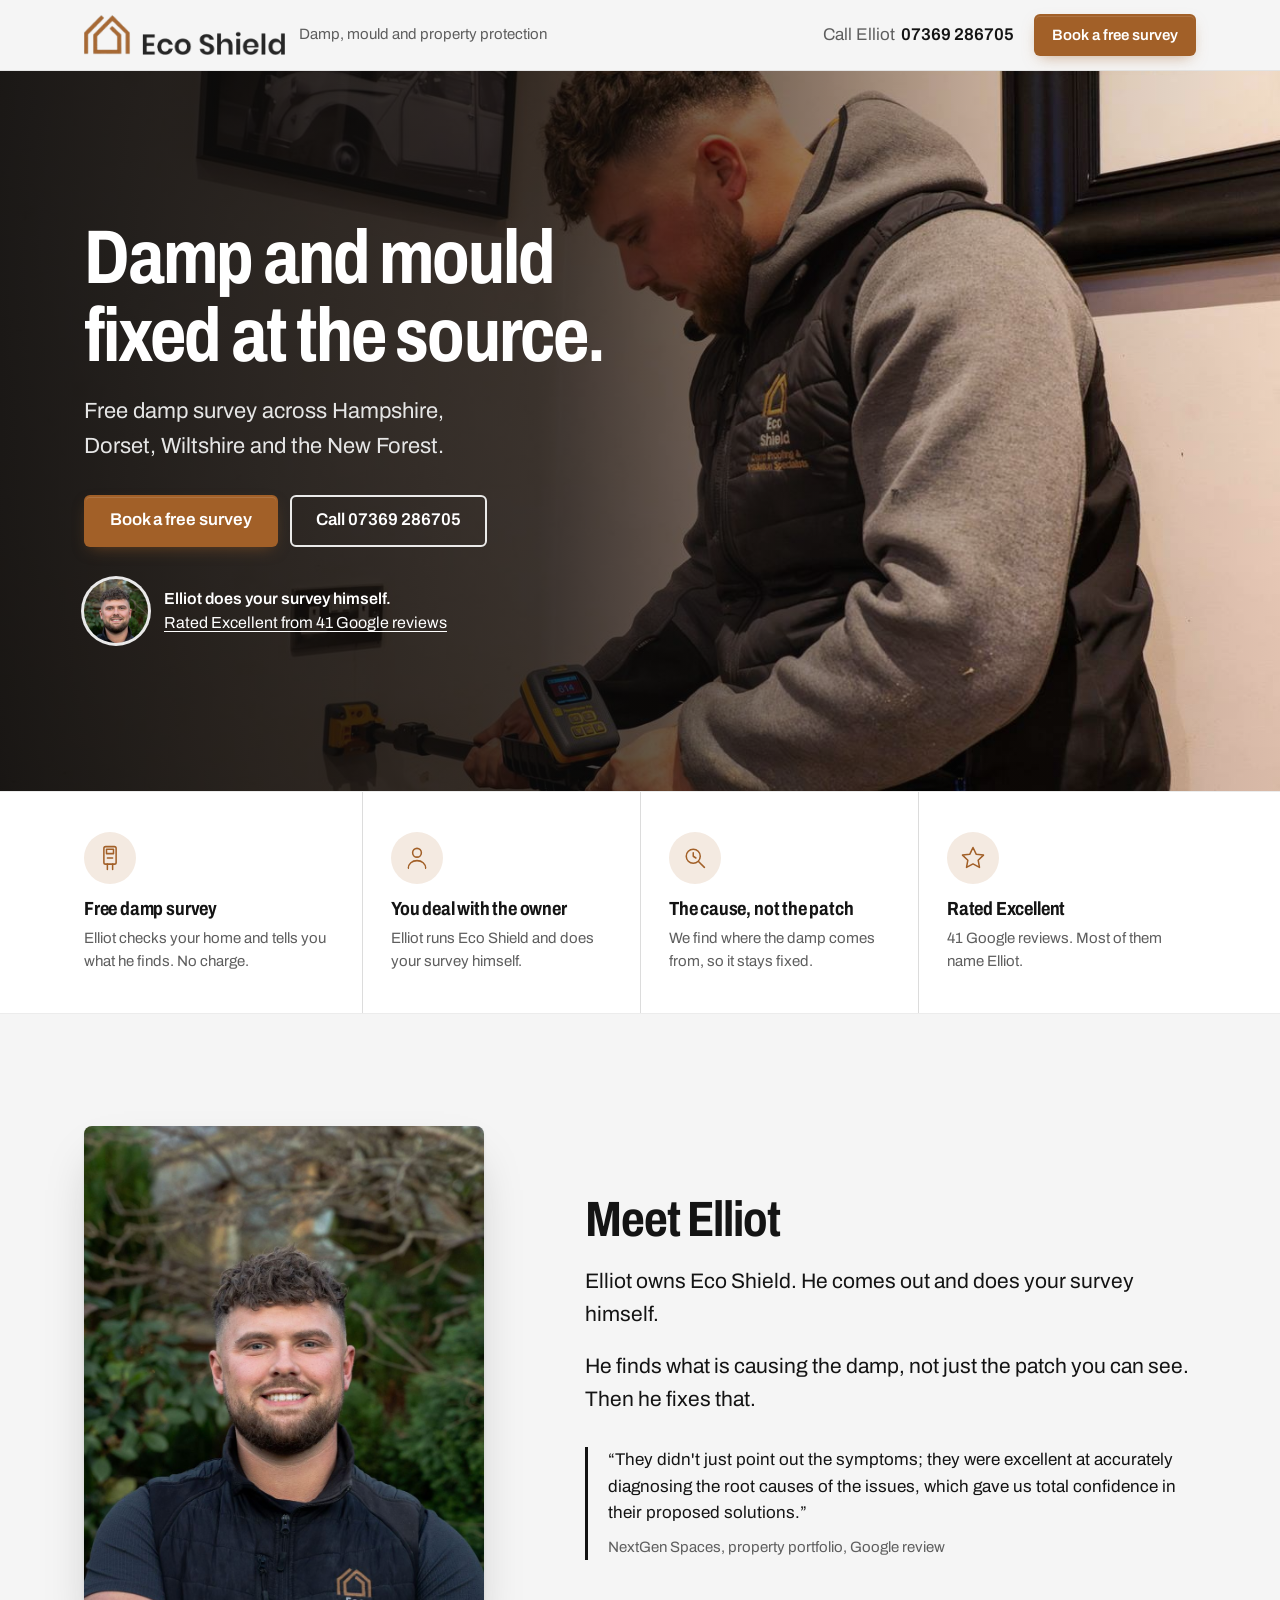
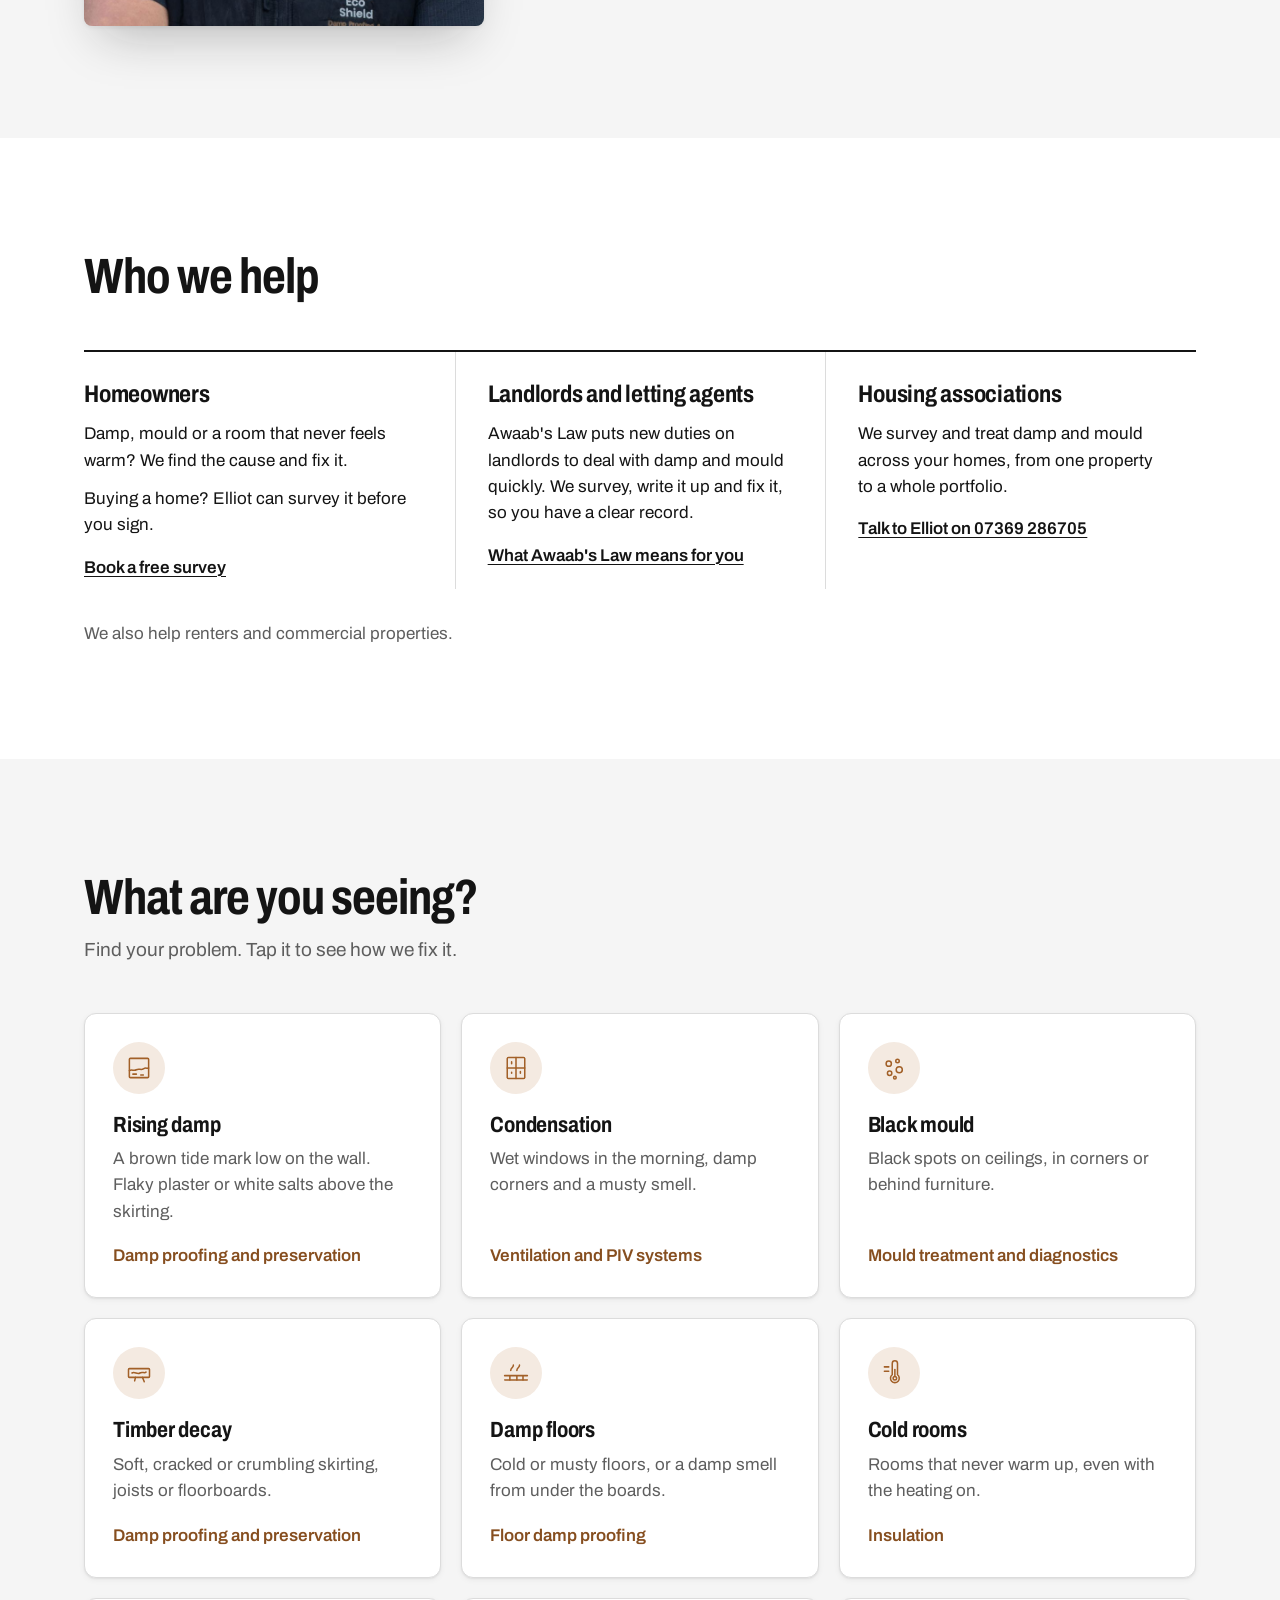
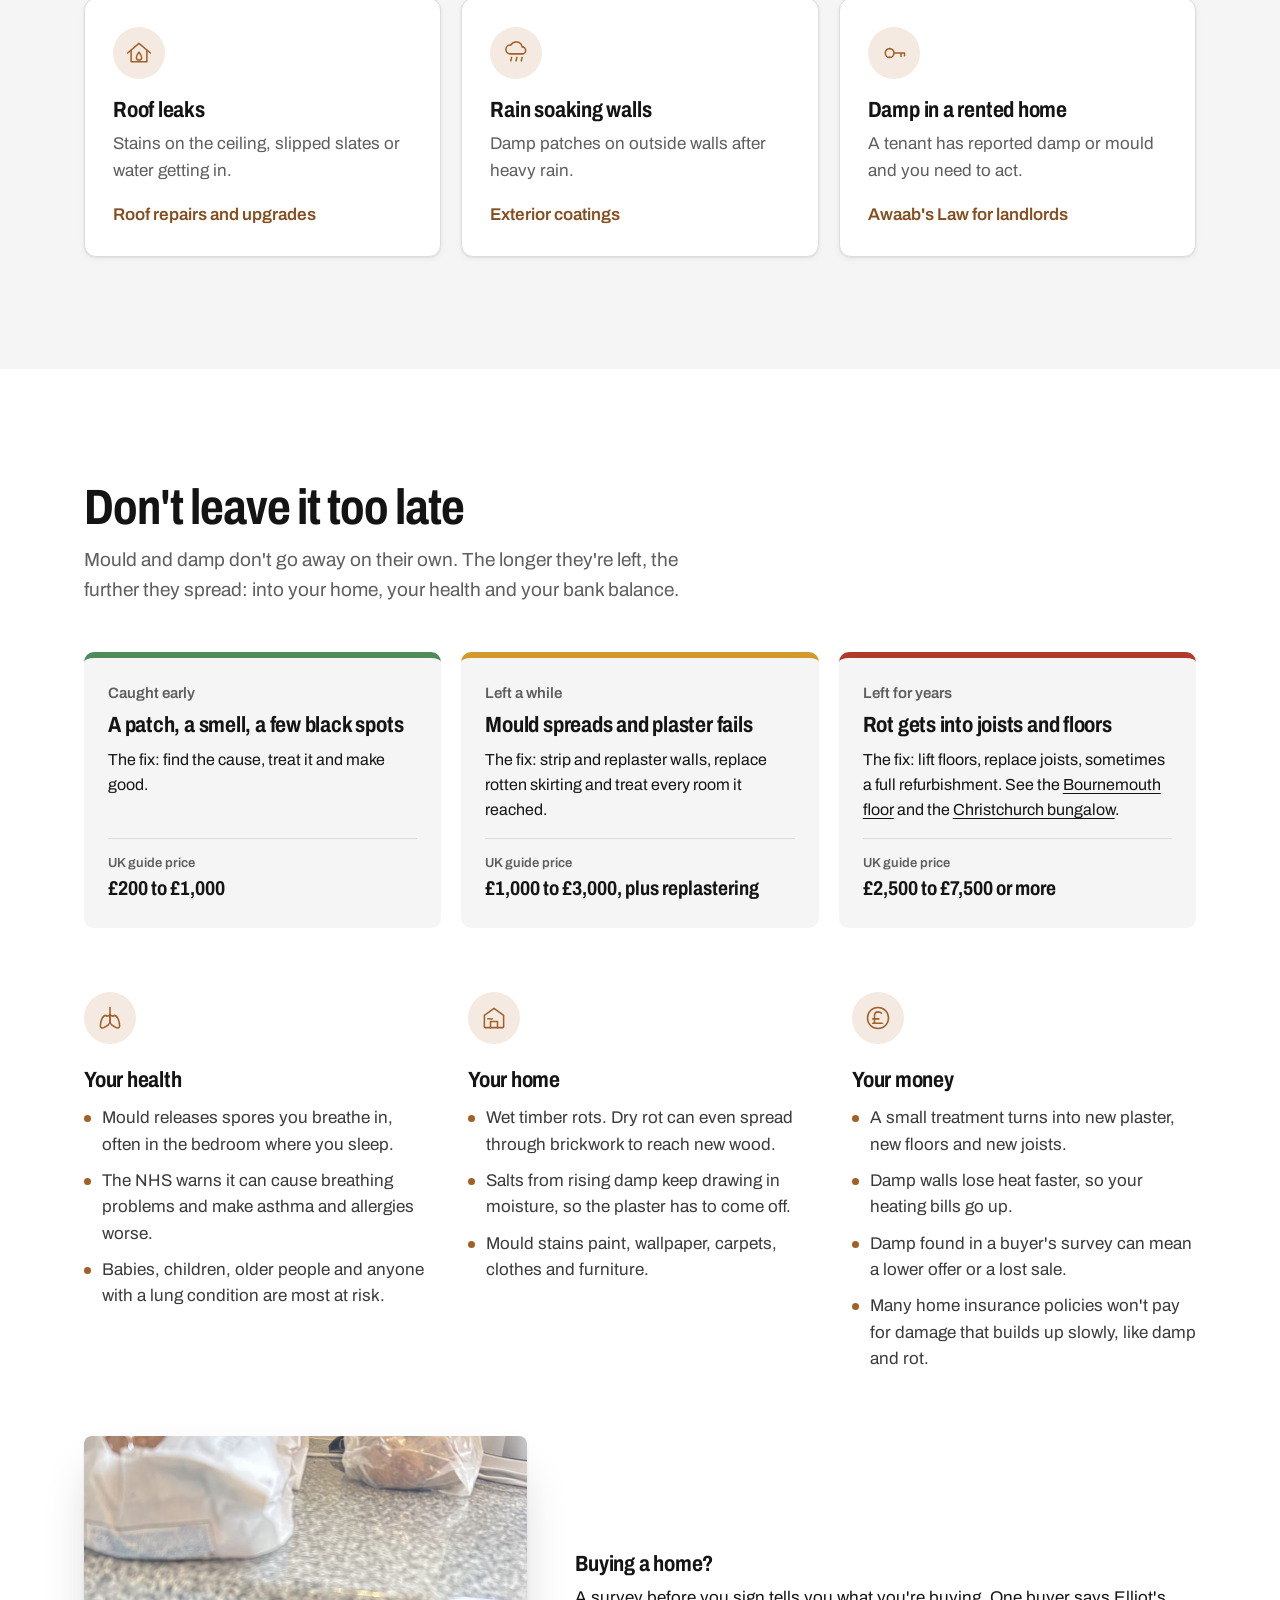
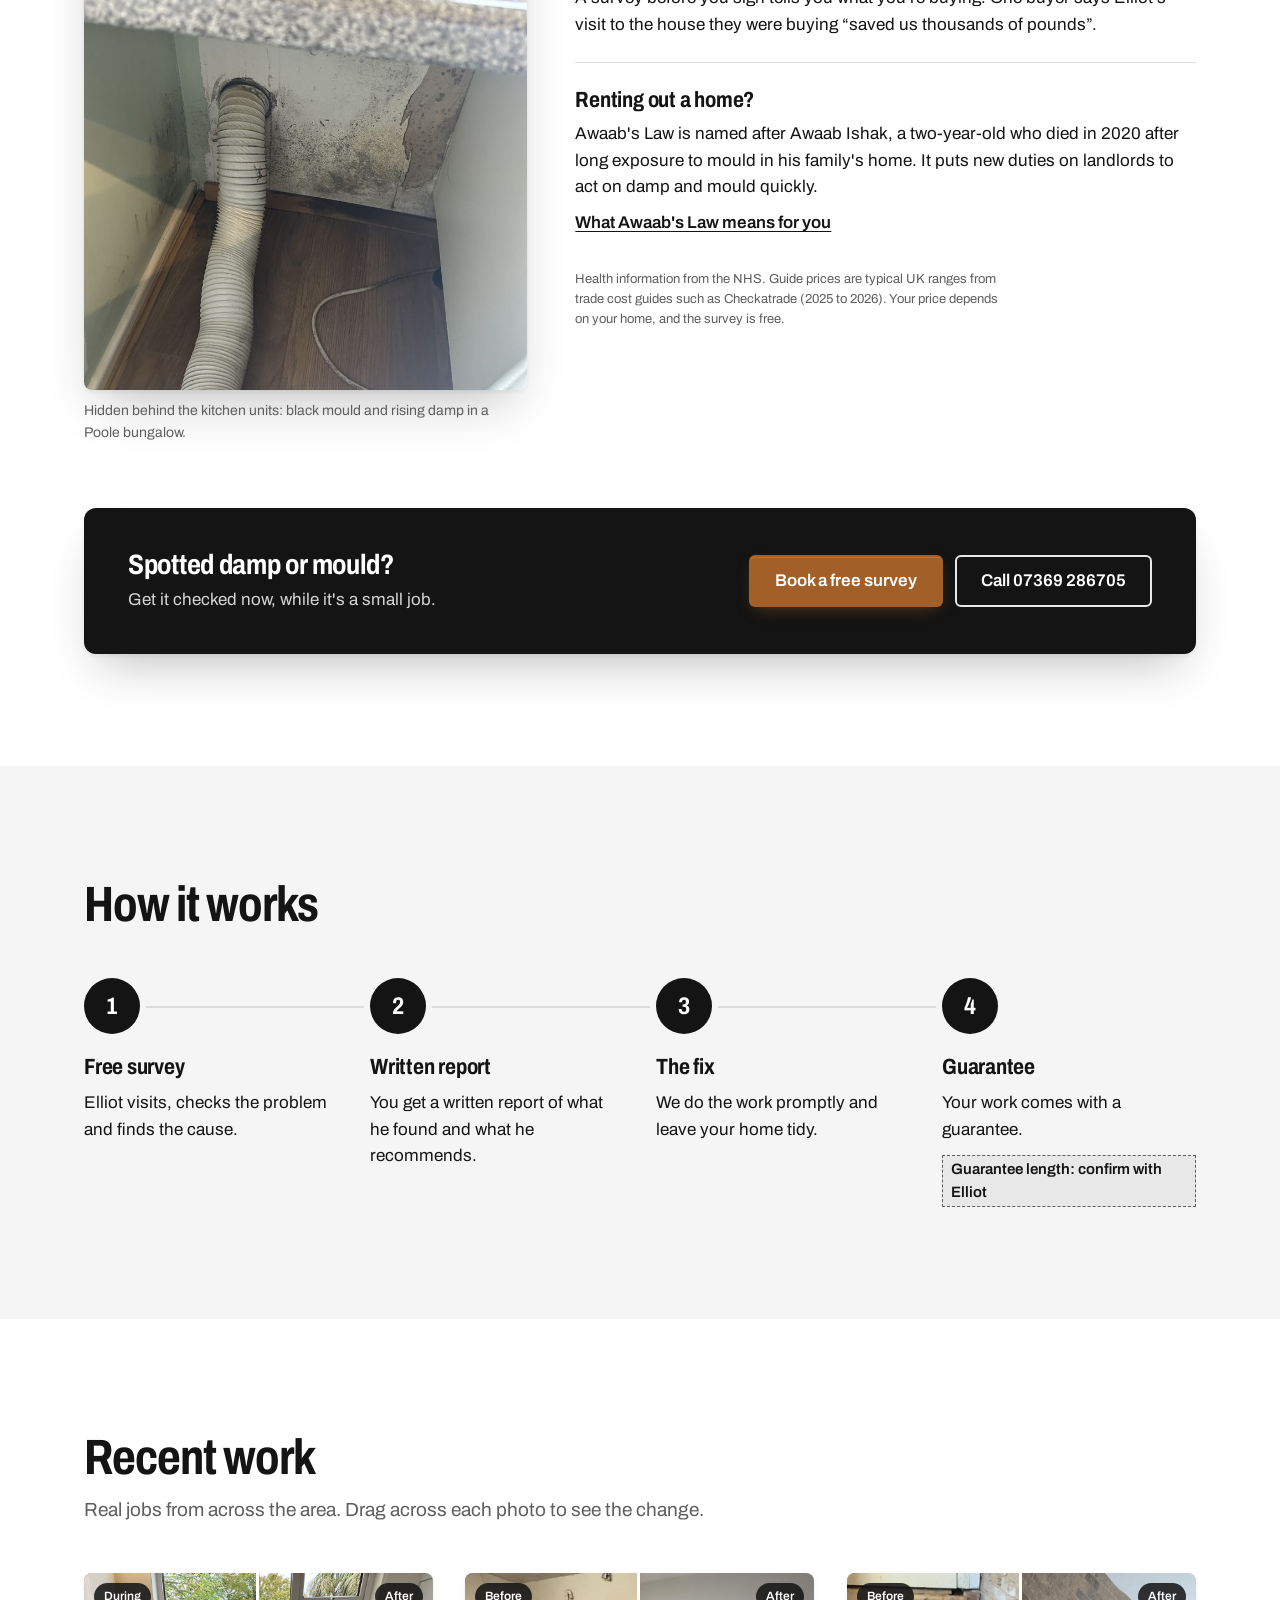
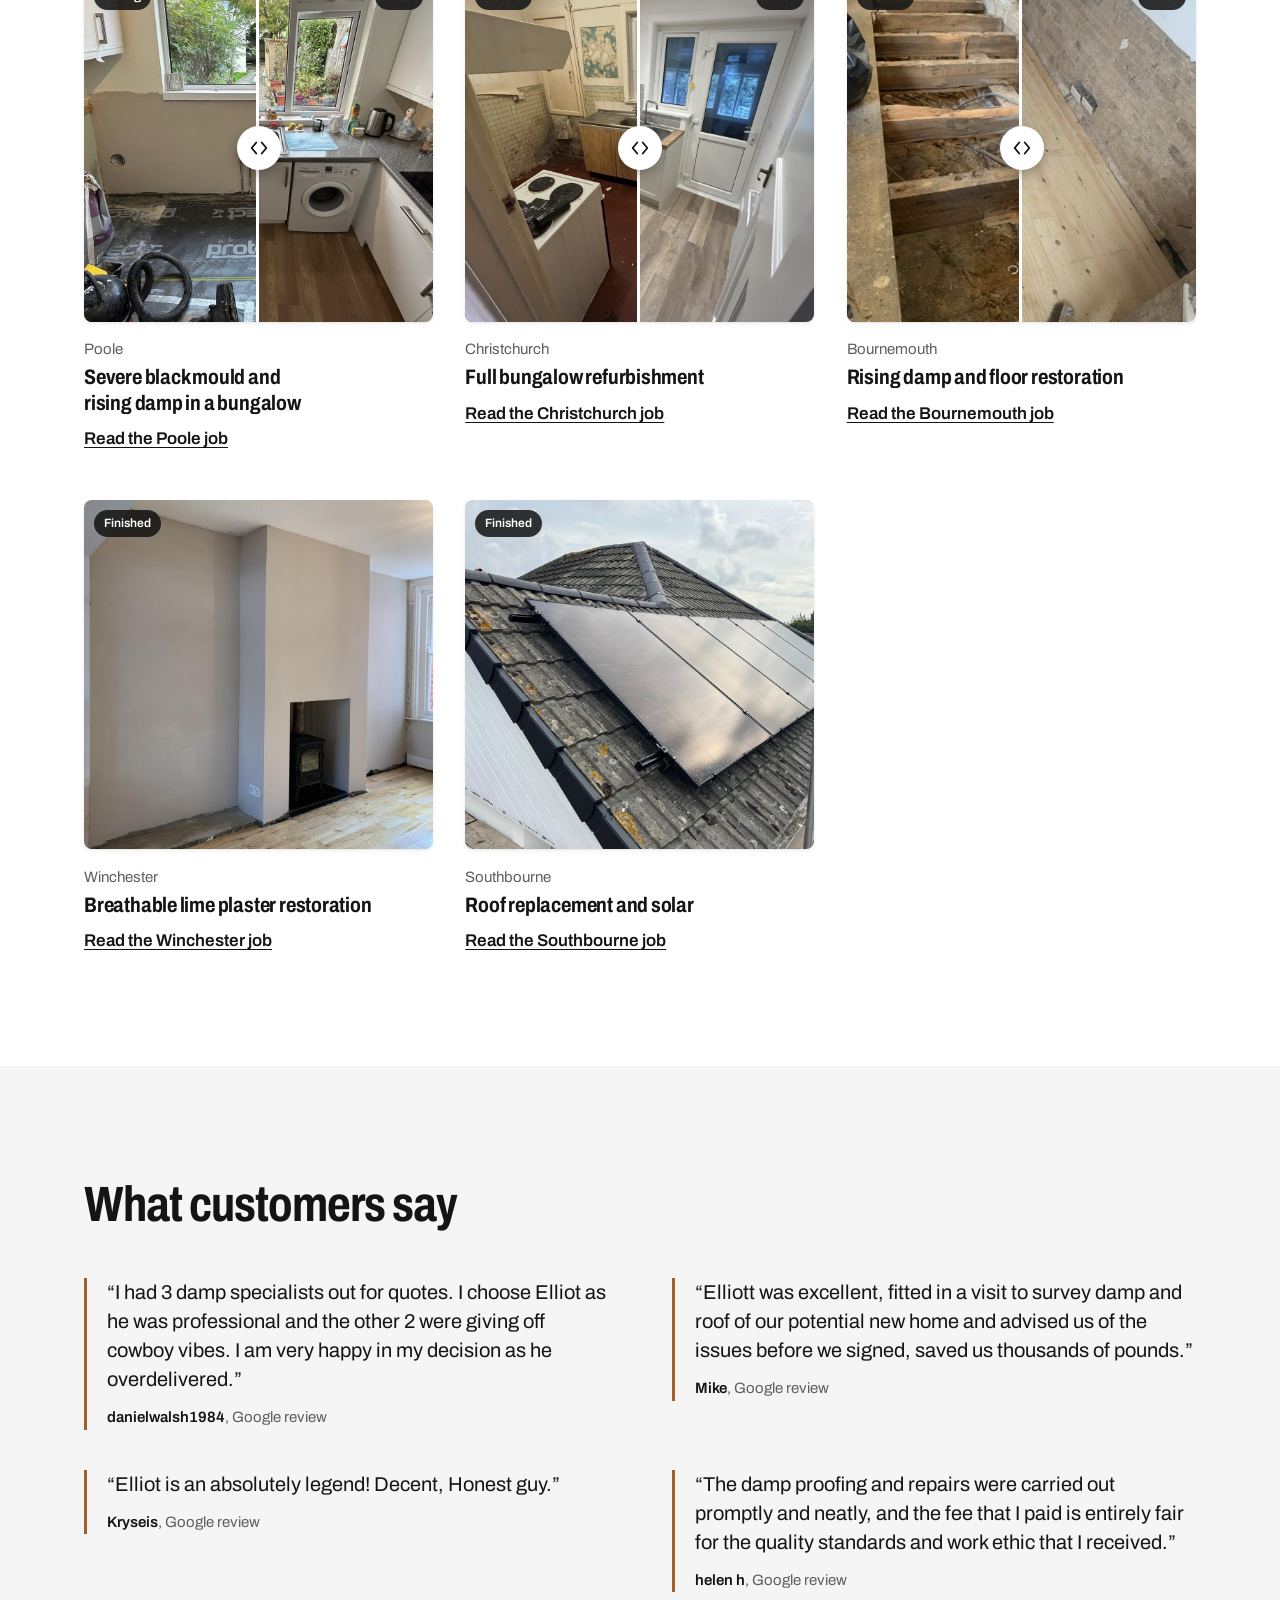
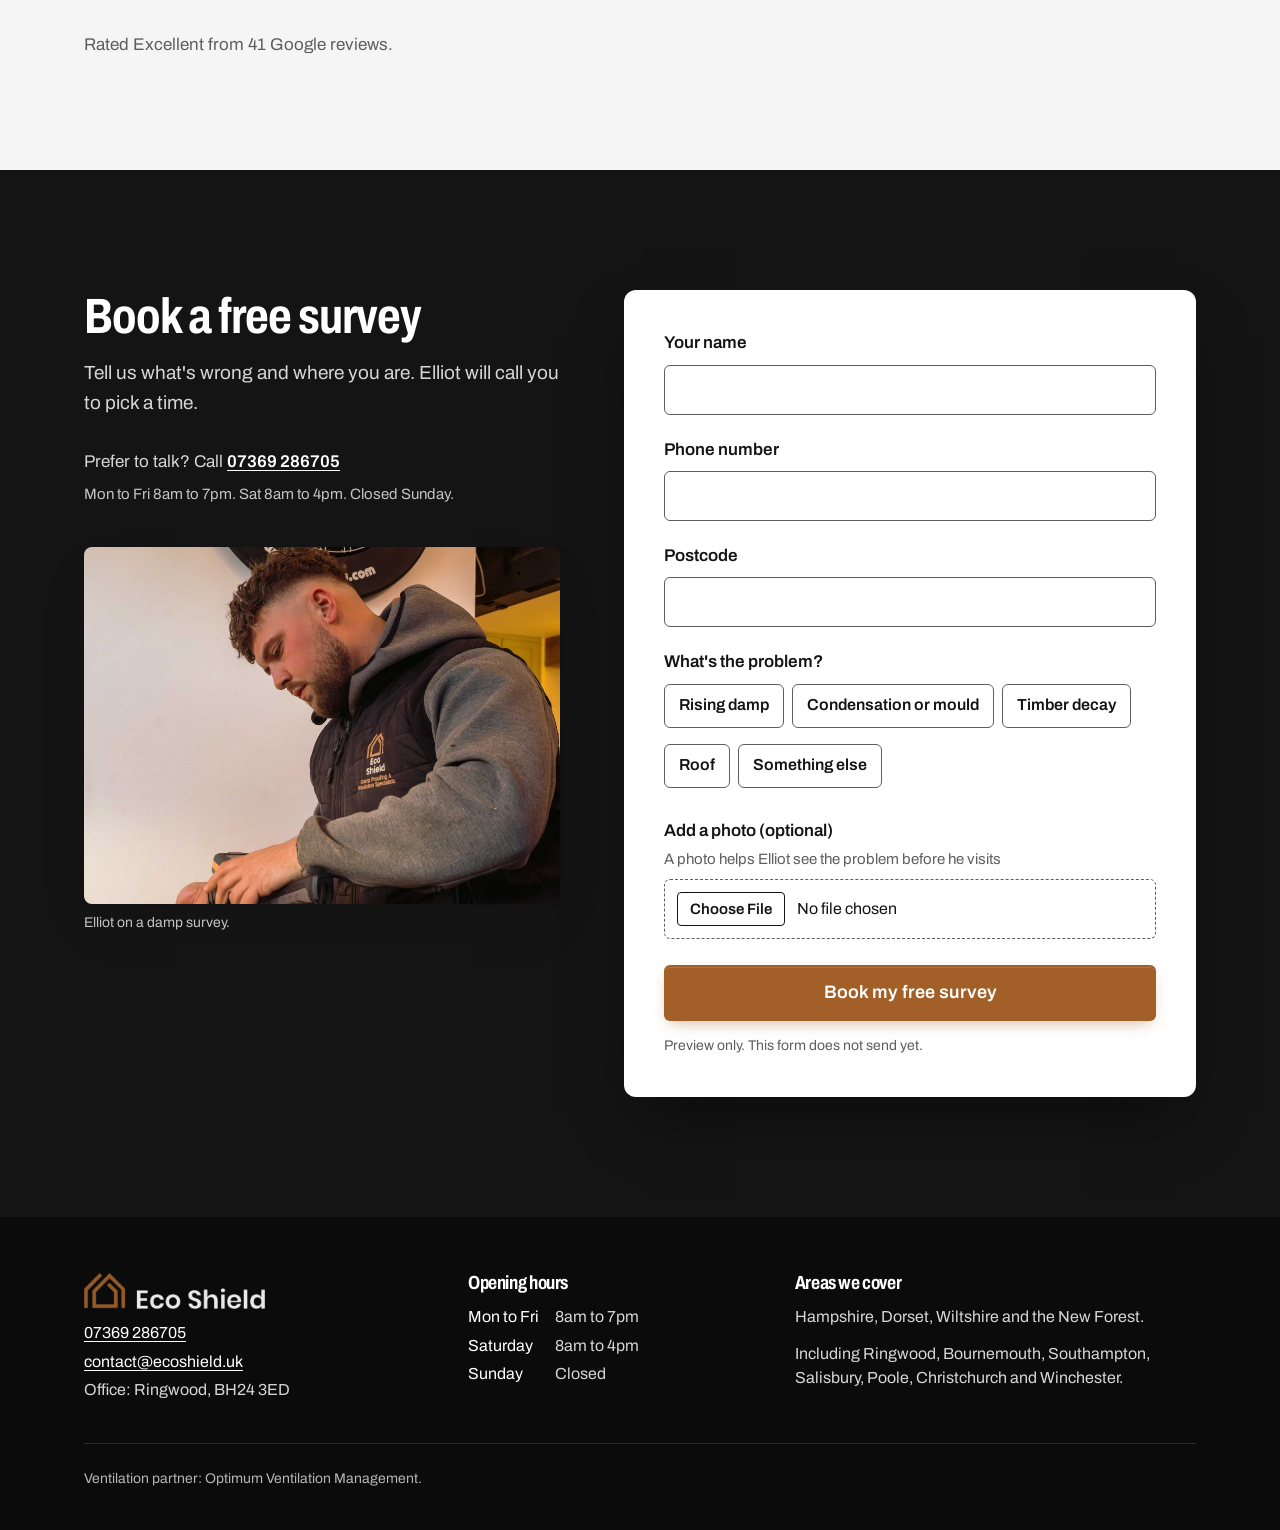
==== ecoshield-preview/index.html @ b006bb72 "Turn problem list into a grid of clickable cards Co-Authored-By: Claude Opus 5.5 <noreply@anthropic." ====
<!doctype html>
<html lang="en-GB">
<head>
<meta charset="utf-8">
<meta name="viewport" content="width=device-width, initial-scale=1">
<title>Eco Shield | Damp and mould specialists in Ringwood, Hampshire</title>
<meta name="description" content="Damp and mould fixed at the source. Book a free damp survey with Elliot at Eco Shield. Covering Hampshire, Dorset, Wiltshire and the New Forest. Call 07369 286705.">
<meta property="og:title" content="Eco Shield | Damp and mould fixed at the source">
<meta property="og:description" content="Free damp survey across Hampshire, Dorset, Wiltshire and the New Forest.">
<meta property="og:type" content="website">
<meta property="og:url" content="https://ecoshield.uk/">
<meta property="og:image" content="https://ecoshield.uk/wp-content/uploads/2025/12/Eco-Shield-Damp-Mould-Survey-scaled.jpg">
<meta property="og:image:alt" content="Elliot testing a wall with a damp meter">
<meta name="twitter:card" content="summary_large_image">
<link rel="canonical" href="https://ecoshield.uk/">
<meta name="theme-color" content="#141414">
<link rel="icon" type="image/png" href="[data-uri]">
<link rel="preconnect" href="https://fonts.googleapis.com">
<link rel="preconnect" href="https://fonts.gstatic.com" crossorigin>
<link href="https://fonts.googleapis.com/css2?family=Archivo:wdth,wght@75..100,400..700&display=swap" rel="stylesheet">

<script type="application/ld+json">
{
  "@context": "https://schema.org",
  "@type": "HomeAndConstructionBusiness",
  "name": "Eco Shield",
  "description": "Damp, mould and property protection. Free damp surveys across Hampshire, Dorset, Wiltshire and the New Forest.",
  "url": "https://ecoshield.uk/",
  "image": "https://ecoshield.uk/wp-content/uploads/2025/12/Eco-Shield-Damp-Mould-Survey-scaled.jpg",
  "telephone": "+447369286705",
  "email": "contact@ecoshield.uk",
  "address": {
    "@type": "PostalAddress",
    "addressLocality": "Ringwood",
    "postalCode": "BH24 3ED",
    "addressRegion": "Hampshire",
    "addressCountry": "GB"
  },
  "openingHoursSpecification": [
    {
      "@type": "OpeningHoursSpecification",
      "dayOfWeek": ["Monday", "Tuesday", "Wednesday", "Thursday", "Friday"],
      "opens": "08:00",
      "closes": "19:00"
    },
    {
      "@type": "OpeningHoursSpecification",
      "dayOfWeek": "Saturday",
      "opens": "08:00",
      "closes": "16:00"
    }
  ],
  "areaServed": [
    {"@type": "AdministrativeArea", "name": "Hampshire"},
    {"@type": "AdministrativeArea", "name": "Dorset"},
    {"@type": "AdministrativeArea", "name": "Wiltshire"},
    {"@type": "Place", "name": "New Forest"},
    {"@type": "City", "name": "Ringwood"},
    {"@type": "City", "name": "Bournemouth"},
    {"@type": "City", "name": "Southampton"},
    {"@type": "City", "name": "Salisbury"},
    {"@type": "City", "name": "Poole"},
    {"@type": "City", "name": "Christchurch"},
    {"@type": "City", "name": "Winchester"}
  ],
  "founder": {"@type": "Person", "name": "Elliot"},
  "makesOffer": {
    "@type": "Offer",
    "name": "Free damp survey",
    "price": "0",
    "priceCurrency": "GBP"
  }
}
</script>

<style>
:root {
  --lime: #F5F5F5;
  --limewash: #FFFFFF;
  --slate: #141414;
  --slate-grey: #5E5E5E;
  --tide: #A26028;
  --green: #A26028;
  --green-dark: #864E1F;
  --rule: #DCDCDC;
  --placeholder: #E8E8E8;
  --font: "Archivo", "Helvetica Neue", Arial, sans-serif;
  --wrap: 1160px;
  --gutter: 24px;
}

*, *::before, *::after { box-sizing: border-box; }

html { -webkit-text-size-adjust: 100%; scroll-behavior: smooth; }

body {
  margin: 0;
  background: var(--lime);
  color: var(--slate);
  font-family: var(--font);
  font-size: 1.0625rem;
  line-height: 1.55;
  font-variation-settings: "wdth" 100;
}

figure, blockquote { margin: 0; }
img { max-width: 100%; height: auto; display: block; }

a { color: inherit; text-underline-offset: 3px; text-decoration-thickness: 1px; }
a:hover { text-decoration-thickness: 2px; }

:focus-visible {
  outline: 3px solid var(--slate);
  outline-offset: 3px;
}
.on-dark :focus-visible { outline-color: var(--limewash); }

h1, h2, h3 {
  font-variation-settings: "wdth" 82;
  font-weight: 700;
  line-height: 1.1;
  margin: 0;
  letter-spacing: -0.01em;
}
h1 { font-size: clamp(2.625rem, 1.6rem + 3.4vw, 3.75rem); }
h2 { font-size: clamp(2rem, 1.6rem + 1.4vw, 2.625rem); }
h3 { font-size: 1.3125rem; line-height: 1.2; }

p { margin: 0; max-width: 62ch; }
p + p { margin-top: 12px; }

.wrap {
  max-width: var(--wrap);
  margin: 0 auto;
  padding: 0 var(--gutter);
}

.section {
  padding: 88px 0;
  border-top: 1px solid var(--rule);
}
.section-head { margin-bottom: 40px; max-width: 62ch; }
.section-head p { margin-top: 12px; color: var(--slate-grey); font-size: 1.1875rem; }

.visually-hidden {
  position: absolute !important;
  width: 1px; height: 1px;
  overflow: hidden;
  clip: rect(0 0 0 0);
  white-space: nowrap;
}

.skip {
  position: absolute; left: 16px; top: -60px;
  background: var(--slate); color: var(--limewash);
  padding: 10px 16px; z-index: 50;
}
.skip:focus { top: 12px; }

/* Buttons */
.btn {
  display: inline-flex;
  align-items: center;
  justify-content: center;
  min-height: 52px;
  padding: 12px 24px;
  border-radius: 4px;
  font: 600 1.0625rem/1.2 var(--font);
  text-decoration: none;
  border: 2px solid transparent;
  cursor: pointer;
}
.btn-primary { background: var(--green); color: #fff; }
.btn-primary:hover { background: var(--green-dark); }
.btn-secondary { background: transparent; color: var(--slate); border-color: var(--slate); }
.btn-secondary:hover { background: var(--slate); color: var(--limewash); }

/* Header */
.site-header { padding: 20px 0; }
.site-header .wrap {
  display: flex;
  align-items: center;
  justify-content: space-between;
  gap: 16px;
}
.brand { text-decoration: none; display: flex; align-items: baseline; gap: 14px; flex-wrap: wrap; }
.brand-name {
  font-size: 1.5rem;
  font-weight: 700;
  font-variation-settings: "wdth" 82;
  letter-spacing: -0.01em;
}
.brand-line { font-size: 0.9375rem; color: var(--slate-grey); }
.header-phone { font-weight: 600; text-decoration: none; white-space: nowrap; }
.header-phone span { color: var(--slate-grey); font-weight: 400; margin-right: 6px; }

/* Hero */
.hero { padding: 40px 0 88px; }
.hero .wrap {
  display: grid;
  grid-template-columns: minmax(0, 1fr) minmax(0, 1.05fr);
  gap: 64px;
  align-items: center;
}
.hero-sub { margin-top: 20px; font-size: 1.3125rem; max-width: 30ch; }
.hero-actions { display: flex; flex-wrap: wrap; gap: 12px; margin-top: 32px; }
.hero-trust {
  margin-top: 32px;
  display: flex;
  align-items: center;
  gap: 16px;
}
.hero-trust img {
  width: 64px; height: 64px; flex: none;
  border-radius: 50%;
  object-fit: cover;
  background: var(--placeholder);
}
.hero-trust p { font-size: 1rem; line-height: 1.45; color: var(--slate-grey); }
.hero-trust strong { color: var(--slate); font-weight: 600; }
.hero-trust a { color: var(--slate-grey); }

/* Meet Elliot */
.elliot .wrap {
  display: grid;
  grid-template-columns: minmax(0, 5fr) minmax(0, 7fr);
  gap: 64px;
  align-items: center;
}
.elliot-text p.big { font-size: 1.3125rem; margin-top: 20px; }
.elliot-quote {
  margin: 32px 0 0;
  padding-left: 20px;
  border-left: 3px solid var(--slate);
}
.elliot-quote p { font-size: 1.0625rem; }
.elliot-quote figcaption { margin-top: 10px; font-size: 0.9375rem; color: var(--slate-grey); }

/* Placeholders */
.ph {
  background: var(--placeholder);
  border: 1px dashed var(--slate-grey);
  color: var(--slate);
  display: flex;
  align-items: center;
  justify-content: center;
  text-align: center;
  padding: 16px;
  font-size: 0.9375rem;
  font-weight: 600;
}
.ph-portrait { aspect-ratio: 4 / 5; width: 100%; max-width: 400px; }
.portrait { width: 100%; max-width: 400px; aspect-ratio: 4 / 5; object-fit: cover; background: var(--placeholder); }
.shot img, .shot .ph { width: 100%; aspect-ratio: 1 / 1; object-fit: cover; background: var(--placeholder); }
.shot figcaption { margin-top: 6px; font-size: 0.8125rem; color: var(--slate-grey); }
.book-photo { margin-top: 40px; }
.book-photo img { width: 100%; aspect-ratio: 3 / 2; object-fit: cover; border-radius: 4px; }
.book-photo figcaption { margin-top: 8px; font-size: 0.875rem; color: #C4C4C4; }
.ph-inline {
  display: inline-block;
  background: var(--placeholder);
  border: 1px dashed var(--slate-grey);
  padding: 2px 8px;
  font-weight: 600;
}

/* Who we help */
.routes {
  display: grid;
  grid-template-columns: repeat(3, minmax(0, 1fr));
  border-top: 1px solid var(--slate);
}
.route {
  padding: 28px 32px 8px 0;
}
.route + .route { padding-left: 32px; border-left: 1px solid var(--rule); }
.route p { margin-top: 12px; }
.route .route-link { display: inline-block; margin-top: 16px; font-weight: 600; }
.routes-note { margin-top: 32px; color: var(--slate-grey); }

/* Problems */
.problems { list-style: none; margin: 0; padding: 0; border-top: 1px solid var(--slate); }
.problem {
  display: grid;
  grid-template-columns: minmax(0, 3fr) minmax(0, 5fr) minmax(0, 4fr);
  gap: 24px;
  padding: 22px 0;
  border-bottom: 1px solid var(--rule);
  align-items: baseline;
}
.problem p { color: var(--slate-grey); }
.problem a { font-weight: 600; }

/* Steps */
.steps {
  list-style: none; margin: 0; padding: 0;
  display: grid;
  grid-template-columns: repeat(4, minmax(0, 1fr));
  gap: 32px;
  counter-reset: step;
}
.step { border-top: 3px solid var(--slate); padding-top: 20px; counter-increment: step; }
.step::before {
  content: counter(step);
  display: block;
  font-size: 2.625rem;
  font-weight: 700;
  font-variation-settings: "wdth" 82;
  line-height: 1;
  margin-bottom: 16px;
}
.step p { margin-top: 10px; }
.step .ph-inline { margin-top: 12px; font-size: 0.9375rem; }

/* Case studies */
.cases {
  list-style: none; margin: 0; padding: 0;
  display: grid;
  grid-template-columns: repeat(3, minmax(0, 1fr));
  gap: 48px 32px;
}
.case-photos { display: grid; grid-template-columns: 1fr 1fr; gap: 4px; }
.case-photos .ph { font-size: 0.8125rem; font-weight: 500; padding: 10px; }
.case-town { margin-top: 16px; font-size: 0.9375rem; color: var(--slate-grey); }
.case h3 { margin-top: 4px; font-size: 1.1875rem; }
.case a { display: inline-block; margin-top: 10px; font-weight: 600; }

/* Reviews */
.reviews {
  list-style: none; margin: 0; padding: 0;
  display: grid;
  grid-template-columns: repeat(2, minmax(0, 1fr));
  gap: 40px 64px;
}
.review { border-top: 1px solid var(--slate); padding-top: 20px; margin: 0; }
.review blockquote { margin: 0; }
.review blockquote p { font-size: 1.1875rem; line-height: 1.45; }
.review figcaption { margin-top: 12px; font-size: 0.9375rem; color: var(--slate-grey); }
.review figcaption strong { color: var(--slate); font-weight: 600; }
.reviews-total { margin-top: 40px; color: var(--slate-grey); }

/* Booking */
.book { background: var(--slate); color: var(--limewash); border-top: 0; }
.book .wrap {
  display: grid;
  grid-template-columns: minmax(0, 5fr) minmax(0, 6fr);
  gap: 64px;
  align-items: start;
}
.book-intro p { margin-top: 16px; font-size: 1.1875rem; color: #D6D6D6; }
.book-intro .call-line { margin-top: 32px; font-size: 1.0625rem; }
.book-intro .call-line a { font-weight: 600; color: var(--limewash); }
.book-intro .hours { margin-top: 8px; font-size: 0.9375rem; color: #C4C4C4; }

.form-panel {
  background: var(--limewash);
  color: var(--slate);
  padding: 36px;
  border-radius: 4px;
}
.field { margin-bottom: 22px; }
.field legend { padding: 0; }
.field label, .field legend { display: block; font-weight: 600; margin-bottom: 8px; }
.field .hint { display: block; font-size: 0.9375rem; color: var(--slate-grey); margin: -4px 0 8px; }
.field input[type="text"],
.field input[type="tel"] {
  width: 100%;
  min-height: 50px;
  padding: 10px 14px;
  font: 400 1.0625rem var(--font);
  color: var(--slate);
  background: #fff;
  border: 1px solid var(--slate-grey);
  border-radius: 4px;
}
.field input:focus-visible { outline: 3px solid var(--slate); outline-offset: 1px; }
fieldset.field { border: 0; padding: 0; margin: 0 0 22px; min-width: 0; }
.choices { display: flex; flex-wrap: wrap; gap: 8px; }
.choice { position: relative; }
.choice input { position: absolute; opacity: 0; width: 1px; height: 1px; }
.choice span {
  display: inline-flex; align-items: center;
  min-height: 44px;
  padding: 8px 14px;
  border: 1px solid var(--slate-grey);
  border-radius: 4px;
  background: #fff;
  cursor: pointer;
  font-size: 1rem;
}
.choice input:checked + span { background: var(--slate); color: var(--limewash); border-color: var(--slate); }
.choice input:focus-visible + span { outline: 3px solid var(--slate); outline-offset: 2px; }
.file-input {
  display: block;
  width: 100%;
  font: 400 1rem var(--font);
  padding: 12px;
  background: #fff;
  border: 1px dashed var(--slate-grey);
  border-radius: 4px;
}
.file-input::file-selector-button {
  font: 600 0.9375rem var(--font);
  margin-right: 12px;
  padding: 8px 12px;
  border: 1px solid var(--slate);
  background: var(--limewash);
  color: var(--slate);
  border-radius: 4px;
  cursor: pointer;
}
.error { color: #9B2C1F; font-size: 0.9375rem; margin-top: 6px; display: none; }
.field.has-error .error { display: block; }
.field.has-error input[type="text"],
.field.has-error input[type="tel"] { border-color: #9B2C1F; border-width: 2px; }
.form-panel .btn { width: 100%; margin-top: 4px; min-height: 56px; font-size: 1.125rem; }
.form-note { margin-top: 14px; font-size: 0.875rem; color: var(--slate-grey); }
.success { display: none; }
.success h3 { font-size: 1.75rem; }
.success p { margin-top: 12px; }
.form-panel.is-sent form { display: none; }
.form-panel.is-sent .success, .success:target { display: block; }
.form-panel:has(.success:target) form { display: none; }


/* Why choose us */
.why { background: var(--limewash); border-top: 1px solid var(--rule); }
.why-list {
  list-style: none; margin: 0; padding: 0;
  display: grid;
  grid-template-columns: repeat(4, minmax(0, 1fr));
}
.why-list li { padding: 32px 28px 32px 0; }
.why-list li + li { padding-left: 28px; border-left: 1px solid var(--rule); }
.why-list svg, .late-list svg {
  width: 32px; height: 32px;
  fill: none; stroke: var(--green); stroke-width: 1.75;
  stroke-linecap: round; stroke-linejoin: round;
  display: block;
}
.why-list h3 { margin-top: 14px; font-size: 1.1875rem; }
.why-list p { margin-top: 6px; font-size: 0.9375rem; color: var(--slate-grey); }

/* Footer */
.site-footer { background: var(--slate); color: #D6D6D6; border-top: 1px solid #2A2A2A; padding: 56px 0 40px; font-size: 1rem; }
.site-footer .wrap { display: grid; grid-template-columns: 1.2fr 1fr 1.4fr; gap: 40px; }
.site-footer h2 { font-size: 1.1875rem; color: var(--limewash); margin-bottom: 12px; }
.site-footer a { color: var(--limewash); }
.site-footer ul { list-style: none; margin: 0; padding: 0; }
.site-footer li + li { margin-top: 4px; }
.site-footer dl { margin: 0; display: grid; grid-template-columns: auto 1fr; gap: 4px 16px; }
.site-footer dt { color: var(--limewash); }
.site-footer dd { margin: 0; }
.footer-base { max-width: none; grid-column: 1 / -1; border-top: 1px solid #2A2A2A; padding-top: 24px; font-size: 0.875rem; color: #B5B5B5; }

/* Mobile call bar */
.callbar { display: none; }

@media (max-width: 960px) {
  .hero .wrap, .elliot .wrap, .book .wrap { grid-template-columns: 1fr; gap: 40px; }
  .elliot .ph-portrait, .elliot .portrait { max-width: 360px; }
  .cases { grid-template-columns: repeat(2, minmax(0, 1fr)); }
  .why-list { grid-template-columns: repeat(2, minmax(0, 1fr)); }
  .why-list li:nth-child(3) { padding-left: 0; border-left: 0; }
  .why-list li:nth-child(n+3) { border-top: 1px solid var(--rule); }
  .late-grid { grid-template-columns: 1fr; gap: 40px; }
  .late-photo { max-width: 420px; }
  .steps { grid-template-columns: repeat(2, minmax(0, 1fr)); gap: 40px 32px; }
  .site-footer .wrap { grid-template-columns: 1fr 1fr; }
}

@media (max-width: 720px) {
  :root { --gutter: 16px; }
  body { padding-bottom: 72px; }
  html { scroll-padding-bottom: 96px; }
  .section { padding: 64px 0; }
  .section-head { margin-bottom: 28px; }
  .brand-line { display: none; }
  .header-phone span { display: none; }
  .hero { padding: 16px 0 64px; }
  .hero-sub { font-size: 1.1875rem; }
  .hero-actions .btn { width: 100%; }
  .ph-portrait, .portrait { aspect-ratio: 4 / 3; max-width: none; object-position: 50% 25%; }
  .routes { grid-template-columns: 1fr; border-top: 0; }
  .route, .route + .route { padding: 24px 0; border-left: 0; border-top: 1px solid var(--slate); }
  .problem { grid-template-columns: 1fr; gap: 6px; padding: 20px 0; }
  .steps { grid-template-columns: 1fr; gap: 24px; }
  .step { display: grid; grid-template-columns: 44px 1fr; column-gap: 12px; padding-top: 16px; border-top-width: 2px; }
  .step::before { grid-row: 1 / span 3; font-size: 2.25rem; margin: 0; }
  .step > * { grid-column: 2; }
  .step .ph-inline { justify-self: start; }
  .cases { grid-template-columns: 1fr; }
  .reviews { grid-template-columns: 1fr; gap: 32px; }
  .why-list li, .why-list li + li { padding: 20px 12px 20px 0; }
  .why-list li:nth-child(even) { padding-left: 16px; }
  .why-list h3 { font-size: 1.0625rem; margin-top: 10px; }
  .why-list svg { width: 28px; height: 28px; }
  .late-list { grid-template-columns: 1fr; gap: 20px; }
  .late-cta { padding: 24px 20px; }
  .late-cta h3 { font-size: 1.5rem; }
  .late-actions .btn { width: 100%; }
  .late-actions { width: 100%; }
  .form-panel { padding: 24px 20px; }
  .site-footer .wrap { grid-template-columns: 1fr; gap: 32px; }
  .meter { grid-template-columns: 1fr auto; }
  .meter-label { grid-column: 1 / -1; margin-bottom: -6px; }
  .callbar {
    display: grid;
    grid-template-columns: 1fr 1fr;
    position: fixed;
    left: 0; right: 0; bottom: 0;
    z-index: 40;
    background: var(--slate);
    border-top: 1px solid #2A2A2A;
    padding: 8px 12px calc(8px + env(safe-area-inset-bottom));
    gap: 8px;
  }
  .callbar a {
    display: flex; align-items: center; justify-content: center; gap: 8px;
    min-height: 50px;
    border-radius: 4px;
    font-weight: 600;
    text-decoration: none;
  }
  .callbar .cb-call { background: var(--green); color: #fff; }
  .callbar .cb-wa { background: var(--limewash); color: var(--slate); }
  .callbar svg { width: 20px; height: 20px; flex: none; }
}

@media (prefers-reduced-motion: reduce) {
  html { scroll-behavior: auto; }
  *, *::before, *::after { transition: none !important; animation: none !important; }
}

/* ===== Premium pass ===== */
h1, h2, h3 { text-wrap: balance; }
@media (min-width: 961px) { .hero .wrap { grid-template-columns: minmax(0, 1.15fr) minmax(0, 1fr); } }
:root {
  --shadow-sm: 0 1px 2px rgba(20, 20, 20, 0.06), 0 2px 6px rgba(20, 20, 20, 0.05);
  --shadow-lg: 0 2px 4px rgba(20, 20, 20, 0.06), 0 24px 48px -16px rgba(20, 20, 20, 0.28);
  --radius: 8px;
  --green-tint: #F4EAE1;
  --footer: #0B0B0B;
}
html { scroll-padding-top: 88px; }
body { -webkit-font-smoothing: antialiased; }

/* Type: bigger, tighter display */
h1 { font-size: clamp(2.75rem, 1.4rem + 4.6vw, 4.75rem); line-height: 1.02; letter-spacing: -0.025em; font-variation-settings: "wdth" 78; }
h2 { font-size: clamp(2.125rem, 1.5rem + 2vw, 3.25rem); line-height: 1.05; letter-spacing: -0.02em; font-variation-settings: "wdth" 78; }
.section { padding: 112px 0; border-top: 0; }
.section-head { margin-bottom: 48px; }

/* Section tones for rhythm */
.tone-white { background: var(--limewash); }
.tone-dark { background: var(--slate); color: var(--limewash); }

/* Sticky header */
.site-header {
  position: sticky; top: 0; z-index: 30;
  background: rgba(245, 245, 245, 0.86);
  -webkit-backdrop-filter: saturate(140%) blur(10px);
  backdrop-filter: saturate(140%) blur(10px);
  border-bottom: 1px solid rgba(20, 20, 20, 0.08);
  padding: 14px 0;
}
.header-actions { display: flex; align-items: center; gap: 20px; }
.btn-small { min-height: 42px; padding: 8px 16px; font-size: 0.9375rem; }

/* Buttons: a touch of depth */
.btn { border-radius: 6px; transition: background-color .2s ease, box-shadow .2s ease, transform .2s ease; }
.btn-primary { box-shadow: 0 1px 0 rgba(255,255,255,0.12) inset, 0 6px 16px -6px rgba(162, 96, 40, 0.55); }
.btn-primary:hover { transform: translateY(-1px); box-shadow: 0 1px 0 rgba(255,255,255,0.12) inset, 0 10px 22px -8px rgba(162, 96, 40, 0.6); }

/* Hero */
.hero { padding: 72px 0 112px; }
.hero-sub { font-size: 1.375rem; max-width: 32ch; color: #3B3B3B; }
.hero-trust img { box-shadow: 0 0 0 3px var(--limewash), var(--shadow-sm); }

/* Why choose us */
.why { border-top: 1px solid rgba(20, 20, 20, 0.08); border-bottom: 1px solid rgba(20, 20, 20, 0.08); }
.why-list li { padding-top: 40px; padding-bottom: 40px; }
.why-list svg {
  width: 52px; height: 52px; padding: 12px;
  background: var(--green-tint);
  border-radius: 50%;
}

/* Photos */
.portrait, .book-photo img, .late-photo img { border-radius: var(--radius); box-shadow: var(--shadow-lg); }
.ph { border-radius: var(--radius); }

/* Who we help */
.routes { border-top: 2px solid var(--slate); }
.route h3 { font-size: 1.5rem; }

/* Problems */
.problems { border-top: 2px solid var(--slate); }
.problem h3 { font-size: 1.375rem; }

/* Don't leave it too late */
.late-list svg { width: 40px; height: 40px; padding: 8px; background: var(--lime); border-radius: 50%; box-shadow: var(--shadow-sm); stroke: var(--slate); }
.late-list li { grid-template-columns: 40px 1fr; }
.late-cta { border-radius: 12px; box-shadow: var(--shadow-lg); padding: 40px 44px; }

/* Steps */
.step { border-top: 0; padding-top: 0; }
.step::before {
  width: 56px; height: 56px;
  display: flex; align-items: center; justify-content: center;
  border-radius: 50%;
  background: var(--slate); color: var(--limewash);
  font-size: 1.5rem;
  margin-bottom: 20px;
}
.steps { position: relative; }
.steps::before {
  content: ""; position: absolute; left: 28px; right: calc((100% - 96px) / 4 - 28px); top: 28px;
  height: 2px; background: var(--rule); z-index: 0;
}
.step::before { position: relative; z-index: 1; box-shadow: 0 0 0 6px var(--lime); }
.step h3 { font-size: 1.375rem; }

/* Case studies: tags on photos */
.case-photos { gap: 6px; }
.shot { position: relative; }
.shot img, .shot .ph { border-radius: 6px; }
.shot figcaption {
  position: absolute; left: 8px; top: 8px;
  margin: 0;
  background: rgba(20, 20, 20, 0.86);
  color: #fff;
  font-size: 0.75rem; font-weight: 600;
  padding: 4px 8px;
  border-radius: 999px;
  max-width: calc(100% - 16px);
}
.case { transition: transform .25s ease; }
.case h3 { font-size: 1.3125rem; }

/* Reviews */
.review { border-top: 0; padding: 0 0 0 20px; border-left: 3px solid var(--green); }
.review blockquote p { font-size: 1.25rem; color: var(--slate); }

/* Booking */
.book { padding: 120px 0; }
.form-panel { border-radius: 12px; box-shadow: 0 30px 60px -20px rgba(0, 0, 0, 0.5); padding: 40px; }
.field input[type="text"], .field input[type="tel"], .file-input, .choice span { border-radius: 6px; }
.field input[type="text"]:focus, .field input[type="tel"]:focus { border-color: var(--slate); }

/* Footer */
.site-footer { background: var(--footer); border-top: 0; }

@media (max-width: 960px) {
  .steps::before { display: none; }
}
@media (max-width: 720px) {
  html { scroll-padding-top: 72px; }
  .section, .lead-review, .book { padding: 72px 0; }
  .hero { padding: 32px 0 72px; }
  .site-header { padding: 10px 0; }
  .btn-small { display: none; }
  .wall-figure { padding: 10px 10px 16px; border-radius: 12px; }
  .lead-review figure { padding-top: 44px; }
  .lead-review figure::before { font-size: 7rem; top: -22px; }
  .late-cta { padding: 28px 22px; }
  .form-panel { padding: 28px 20px; }
  .step::before { width: 44px; height: 44px; font-size: 1.25rem; margin: 0; box-shadow: none; }
  .step { padding-top: 4px; }
}
@media (prefers-reduced-motion: reduce) {
  .btn-primary:hover { transform: none; }
}

/* ===== Round 3: photo hero, sliders, cost of waiting ===== */
/* Problem cards */
.problem-cards {
  list-style: none; margin: 0; padding: 0;
  display: grid;
  grid-template-columns: repeat(3, minmax(0, 1fr));
  gap: 20px;
}
.pcard {
  position: relative;
  display: flex; flex-direction: column;
  background: var(--limewash);
  border: 1px solid var(--rule);
  border-radius: 12px;
  padding: 28px;
  box-shadow: var(--shadow-sm);
  transition: transform .2s ease, box-shadow .2s ease, border-color .2s ease;
}
.pcard:hover { transform: translateY(-3px); box-shadow: var(--shadow-lg); border-color: var(--green); }
.pcard:has(a:focus-visible) { outline: 3px solid var(--slate); outline-offset: 3px; }
.pcard svg {
  width: 52px; height: 52px; padding: 12px;
  background: var(--green-tint); border-radius: 50%;
  fill: none; stroke: var(--green); stroke-width: 1.75; stroke-linecap: round; stroke-linejoin: round;
}
.pcard h3 { margin-top: 18px; font-size: 1.375rem; }
.pcard p { margin-top: 8px; color: var(--slate-grey); }
.pcard a {
  margin-top: auto; padding-top: 18px;
  font-weight: 600; color: var(--green-dark);
  text-decoration: none;
}
.pcard a::after { content: ""; position: absolute; inset: 0; border-radius: 12px; }
.pcard a:focus-visible { outline: none; }
.pcard:hover a { text-decoration: underline; }
@media (max-width: 960px) { .problem-cards { grid-template-columns: repeat(2, minmax(0, 1fr)); } }
@media (max-width: 600px) { .problem-cards { grid-template-columns: 1fr; gap: 14px; } .pcard { padding: 22px; } }
@media (prefers-reduced-motion: reduce) { .pcard:hover { transform: none; } }

/* Logo */
.brand { align-items: center; }
.brand-logo { height: 40px; width: auto; display: block; }
.footer-logo img { height: 36px; width: auto; display: block; }
.footer-logo { margin-bottom: 16px; }
@media (max-width: 720px) { .brand-logo { height: 32px; } }
/* Stage cards: keep the guide prices on one line across cards */
.stage { display: flex; flex-direction: column; }
.stage p.stage-cost { margin-top: auto; }
.stage p:not(.stage-when):not(.stage-cost) + p.stage-cost, .stage p.stage-cost { margin-top: auto; }
.stage > p:nth-last-child(2) { margin-bottom: 16px; }

.late-cta {
  margin-top: 64px;
  background: var(--slate);
  color: var(--limewash);
  border-radius: 12px;
  padding: 40px 44px;
  display: flex; align-items: center; justify-content: space-between;
  gap: 24px; flex-wrap: wrap;
  box-shadow: var(--shadow-lg);
}
.late-cta h3 { font-size: 1.75rem; }
.late-cta p { margin-top: 6px; color: #D6D6D6; }
.late-actions { display: flex; flex-wrap: wrap; gap: 12px; }
.late-cta :focus-visible { outline-color: var(--limewash); }
.btn-light { background: transparent; color: #fff; border-color: rgba(255, 255, 255, 0.9); }
.btn-light:hover { background: #fff; color: var(--slate); }
@media (max-width: 720px) {
  .late-cta { padding: 28px 22px; }
  .late-cta h3 { font-size: 1.5rem; }
  .late-actions, .late-actions .btn { width: 100%; }
  .hero-actions .btn { width: 100%; }
}

.hero {
  position: relative;
  padding: 0;
  min-height: clamp(560px, 80vh, 780px);
  display: flex;
  align-items: center;
  background: var(--slate);
  color: #fff;
  overflow: hidden;
}
.hero-bg, .hero-bg img { position: absolute; inset: 0; width: 100%; height: 100%; }
.hero-bg img { object-fit: cover; object-position: 70% 30%; }
.hero-bg::after {
  content: ""; position: absolute; inset: 0;
  background: linear-gradient(90deg, rgba(10, 10, 10, 0.92) 0%, rgba(10, 10, 10, 0.78) 42%, rgba(10, 10, 10, 0.2) 78%, rgba(10, 10, 10, 0.05) 100%);
}
.hero .wrap.hero-inner { position: relative; z-index: 1; display: block; padding-top: 96px; padding-bottom: 96px; width: 100%; }
.hero-copy { max-width: 620px; }
.hero h1 { color: #fff; }
.hero .hero-sub { color: #E6E6E6; }
.hero-trust p { color: #D6D6D6; }
.hero-trust strong { color: #fff; }
.hero-trust a { color: #fff; }
.hero-trust img { box-shadow: 0 0 0 3px rgba(255, 255, 255, 0.9); }
.hero :focus-visible { outline-color: #fff; }

/* Before and after sliders */
.ba {
  position: relative;
  aspect-ratio: 1 / 1;
  overflow: hidden;
  border-radius: 8px;
  background: var(--placeholder);
  container-type: inline-size;
  box-shadow: var(--shadow-sm);
}
.ba img { display: block; width: 100%; height: 100%; object-fit: cover; }
.ba-after { position: absolute; inset: 0; }
.ba-before {
  position: absolute; top: 0; bottom: 0; left: 0;
  width: var(--pos, 50%);
  min-width: 6%; max-width: 100%;
  overflow: hidden;
  border-right: 3px solid #fff;
  resize: horizontal;
}
.ba-before img { width: 100cqw; max-width: none; }
.ba-before::after {
  content: ""; position: absolute; right: 0; bottom: 0;
  width: 22px; height: 22px;
  background: #fff linear-gradient(135deg, transparent 45%, var(--slate) 45%, var(--slate) 52%, transparent 52%, transparent 65%, var(--slate) 65%, var(--slate) 72%, transparent 72%);
  pointer-events: none;
}
.ba-tag {
  position: absolute; top: 10px;
  background: rgba(20, 20, 20, 0.86);
  color: #fff;
  font-size: 0.75rem; font-weight: 600;
  padding: 4px 10px;
  border-radius: 999px;
  pointer-events: none;
}
.ba-tag-b { left: 10px; }
.ba-tag-a { right: 10px; }
.ba-range, .ba-handle { display: none; }
.js .ba-before { resize: none; }
.js .ba-before::after { display: none; }
.js .ba-range {
  display: block;
  position: absolute; inset: 0;
  width: 100%; height: 100%;
  margin: 0;
  opacity: 0;
  cursor: ew-resize;
  touch-action: pan-y;
}
.js .ba-handle {
  display: flex; align-items: center; justify-content: center;
  position: absolute; top: 50%; left: var(--pos, 50%);
  width: 44px; height: 44px;
  transform: translate(-50%, -50%);
  border-radius: 50%;
  background: #fff;
  box-shadow: 0 4px 14px rgba(0, 0, 0, 0.3);
  pointer-events: none;
}
.ba-handle svg { width: 22px; height: 22px; fill: none; stroke: var(--slate); stroke-width: 2; stroke-linecap: round; stroke-linejoin: round; }
.ba:has(.ba-range:focus-visible) { outline: 3px solid var(--slate); outline-offset: 3px; }
.case .case-town { margin-top: 16px; }

/* Don't leave it too late */
.stages {
  list-style: none; margin: 0; padding: 0;
  display: grid;
  grid-template-columns: repeat(3, minmax(0, 1fr));
  gap: 20px;
}
.stage {
  background: var(--lime);
  border-radius: 10px;
  padding: 24px;
  border-top: 6px solid #4F8A5B;
}
.stage-2 { border-top-color: #D19A2A; }
.stage-3 { border-top-color: #B23A2A; }
.stage-when { font-size: 0.9375rem; font-weight: 600; color: var(--slate-grey); }
.stage h3 { margin-top: 6px; font-size: 1.375rem; }
.stage p:not(.stage-when) { margin-top: 10px; font-size: 1rem; }
.stage p.stage-cost { margin-top: 16px; padding-top: 14px; border-top: 1px solid var(--rule); font-size: 1.25rem; font-weight: 700; font-variation-settings: "wdth" 82; }
.stage .stage-cost span { display: block; font-size: 0.8125rem; font-weight: 600; font-variation-settings: "wdth" 100; color: var(--slate-grey); }
.damage {
  margin-top: 64px;
  display: grid;
  grid-template-columns: repeat(3, minmax(0, 1fr));
  gap: 40px;
}
.damage svg {
  width: 52px; height: 52px; padding: 12px;
  background: var(--green-tint); border-radius: 50%;
  fill: none; stroke: var(--green); stroke-width: 1.75; stroke-linecap: round; stroke-linejoin: round;
}
.damage h3 { margin-top: 14px; font-size: 1.375rem; }
.damage ul { margin: 12px 0 0; padding: 0; list-style: none; }
.damage li { position: relative; padding-left: 18px; margin-top: 10px; color: #3B3B3B; }
.damage li::before { content: ""; position: absolute; left: 0; top: 0.6em; width: 7px; height: 7px; border-radius: 50%; background: var(--green); }
.late-proof {
  margin-top: 64px;
  display: grid;
  grid-template-columns: minmax(0, 5fr) minmax(0, 7fr);
  gap: 48px;
  align-items: center;
}
.late-photo img { width: 100%; aspect-ratio: 4 / 5; object-fit: cover; border-radius: var(--radius); box-shadow: var(--shadow-lg); }
.late-photo figcaption { margin-top: 10px; font-size: 0.875rem; color: var(--slate-grey); }
.late-note { padding: 24px 0; border-top: 1px solid var(--rule); }
.late-note:first-child { border-top: 0; padding-top: 0; }
.late-note h3 { font-size: 1.375rem; }
.late-note p { margin-top: 8px; }
.late-note a { display: inline-block; margin-top: 10px; font-weight: 600; }
.late-source { margin-top: 8px; font-size: 0.8125rem; color: var(--slate-grey); }
.book-photo img { aspect-ratio: 4 / 3; object-position: 50% 30%; }

@media (max-width: 960px) {
  .stages, .damage { grid-template-columns: 1fr; }
  .late-proof { grid-template-columns: 1fr; }
  .late-photo { max-width: 420px; }
}
@media (max-width: 720px) {
  .hero { display: block; min-height: 0; }
  .hero-bg { position: relative; display: block; height: auto; aspect-ratio: 3 / 2; }
  .hero-bg img { object-position: 60% 40%; }
  .hero-bg::after { background: linear-gradient(180deg, rgba(20, 20, 20, 0) 55%, rgba(20, 20, 20, 1) 100%); }
  .hero .wrap.hero-inner { padding-top: 8px; padding-bottom: 48px; }
  .damage { gap: 32px; margin-top: 48px; }
  .late-proof { margin-top: 48px; gap: 32px; }
}
</style>
</head>
<body>
<a class="skip" href="#main">Skip to content</a>

<header class="site-header">
  <div class="wrap">
    <a class="brand" href="#top">
      <img class="brand-logo" src="images/logo.png" width="483" height="96" alt="Eco Shield">
      <span class="brand-line">Damp, mould and property protection</span>
    </a>
    <div class="header-actions">
      <a class="header-phone" href="tel:07369286705"><span>Call Elliot</span>07369 286705</a>
      <a class="btn btn-primary btn-small" href="#book">Book a free survey</a>
    </div>
  </div>
</header>

<main id="main">

<!-- 1. Hero -->
<section class="hero" id="top" aria-labelledby="hero-title">
  <picture class="hero-bg">
    <img src="images/hero-1400.jpg" srcset="images/hero-800.jpg 800w, images/hero-1400.jpg 1400w, images/hero-2400.jpg 2400w" sizes="100vw" width="1400" height="933" fetchpriority="high" decoding="async" alt="Elliot testing a wall for damp with a moisture meter">
  </picture>
  <div class="wrap hero-inner">
    <div class="hero-copy">
      <h1 id="hero-title">Damp and mould fixed at the source.</h1>
      <p class="hero-sub">Free damp survey across Hampshire, Dorset, Wiltshire and the New Forest.</p>
      <div class="hero-actions">
        <a class="btn btn-primary" href="#book">Book a free survey</a>
        <a class="btn btn-light" href="tel:07369286705">Call 07369 286705</a>
      </div>
      <div class="hero-trust">
        <img src="images/elliot-face.jpg" width="192" height="192" decoding="async" alt="Elliot from Eco Shield">
        <p><strong>Elliot does your survey himself.</strong><br>
          <a href="#reviews">Rated Excellent from 41 Google reviews</a></p>
      </div>
    </div>
  </div>
</section>

<!-- Why choose us -->
<section class="why" aria-labelledby="why-title">
  <div class="wrap">
    <h2 id="why-title" class="visually-hidden">Why choose Eco Shield</h2>
    <ul class="why-list">
      <li><svg viewBox="0 0 32 32" aria-hidden="true"><rect x="9" y="3" width="14" height="20" rx="2"/><rect x="12" y="6" width="8" height="5"/><path d="M13 23v6M19 23v6"/><path d="M13 16h6"/></svg><h3>Free damp survey</h3><p>Elliot checks your home and tells you what he finds. No charge.</p></li>
      <li><svg viewBox="0 0 32 32" aria-hidden="true"><circle cx="16" cy="10" r="5"/><path d="M6 28c0-5.5 4.5-9 10-9s10 3.5 10 9"/></svg><h3>You deal with the owner</h3><p>Elliot runs Eco Shield and does your survey himself.</p></li>
      <li><svg viewBox="0 0 32 32" aria-hidden="true"><circle cx="14" cy="14" r="8"/><path d="M20 20l7 7"/><path d="M14 10v4l3 2"/></svg><h3>The cause, not the patch</h3><p>We find where the damp comes from, so it stays fixed.</p></li>
      <li><svg viewBox="0 0 32 32" aria-hidden="true"><path d="M16 4l3.6 7.6 8.4 1.1-6.1 5.8 1.5 8.3L16 22.8l-7.4 4 1.5-8.3L4 12.7l8.4-1.1z"/></svg><h3>Rated Excellent</h3><p>41 Google reviews. Most of them name Elliot.</p></li>
    </ul>
  </div>
</section>

<!-- 3. Meet Elliot -->
<section class="section elliot" aria-labelledby="elliot-title">
  <div class="wrap">
    <img class="portrait" src="images/elliot.jpg" width="900" height="1125" loading="lazy" decoding="async" alt="Elliot, owner of Eco Shield, in his Eco Shield work gilet">
    <div class="elliot-text">
      <h2 id="elliot-title">Meet Elliot</h2>
      <p class="big">Elliot owns Eco Shield. He comes out and does your survey himself.</p>
      <p class="big">He finds what is causing the damp, not just the patch you can see. Then he fixes that.</p>
      <figure class="elliot-quote">
        <blockquote>
          <p>“They didn't just point out the symptoms; they were excellent at accurately diagnosing the root causes of the issues, which gave us total confidence in their proposed solutions.”</p>
        </blockquote>
        <figcaption>NextGen Spaces, property portfolio, Google review</figcaption>
      </figure>
    </div>
  </div>
</section>

<!-- 4. Who we help -->
<section class="section tone-white" aria-labelledby="help-title">
  <div class="wrap">
    <div class="section-head">
      <h2 id="help-title">Who we help</h2>
    </div>
    <div class="routes">
      <div class="route">
        <h3>Homeowners</h3>
        <p>Damp, mould or a room that never feels warm? We find the cause and fix it.</p>
        <p>Buying a home? Elliot can survey it before you sign.</p>
        <a class="route-link" href="#book">Book a free survey</a>
      </div>
      <div class="route">
        <h3>Landlords and letting agents</h3>
        <p>Awaab's Law puts new duties on landlords to deal with damp and mould quickly. We survey, write it up and fix it, so you have a clear record.</p>
        <a class="route-link" href="https://ecoshield.uk/awaabs-law/">What Awaab's Law means for you</a>
      </div>
      <div class="route">
        <h3>Housing associations</h3>
        <p>We survey and treat damp and mould across your homes, from one property to a whole portfolio.</p>
        <a class="route-link" href="tel:07369286705">Talk to Elliot on 07369 286705</a>
      </div>
    </div>
    <p class="routes-note">We also help renters and commercial properties.</p>
  </div>
</section>

<!-- 5. Problems we fix -->
<section class="section" aria-labelledby="problems-title">
  <div class="wrap">
    <div class="section-head">
      <h2 id="problems-title">What are you seeing?</h2>
      <p>Find your problem. Tap it to see how we fix it.</p>
    </div>
    <ul class="problem-cards">
      <li class="pcard">
        <svg viewBox="0 0 32 32" aria-hidden="true"><path d="M5 5h22v22H5z"/><path d="M5 19c3-2 5 1 8-1s5 1 8-1 4 0 6-1"/><path d="M9 23h4M18 24h3"/></svg>
        <h3>Rising damp</h3>
        <p>A brown tide mark low on the wall. Flaky plaster or white salts above the skirting.</p>
        <a href="https://ecoshield.uk/damp-proofing-and-preservation/">Damp proofing and preservation</a>
      </li>
      <li class="pcard">
        <svg viewBox="0 0 32 32" aria-hidden="true"><rect x="6" y="4" width="20" height="24" rx="1"/><path d="M16 4v24M6 16h20"/><path d="M11 9v2M21 20v2M11 21v1"/></svg>
        <h3>Condensation</h3>
        <p>Wet windows in the morning, damp corners and a musty smell.</p>
        <a href="https://ecoshield.uk/ventilation-solutions-hampshire-dorset/">Ventilation and PIV systems</a>
      </li>
      <li class="pcard">
        <svg viewBox="0 0 32 32" aria-hidden="true"><circle cx="10" cy="11" r="3"/><circle cx="20" cy="8" r="2"/><circle cx="22" cy="18" r="3.5"/><circle cx="11" cy="22" r="2.5"/><circle cx="17" cy="27" r="1.5"/></svg>
        <h3>Black mould</h3>
        <p>Black spots on ceilings, in corners or behind furniture.</p>
        <a href="https://ecoshield.uk/mould-treatment-diagnostics/">Mould treatment and diagnostics</a>
      </li>
      <li class="pcard">
        <svg viewBox="0 0 32 32" aria-hidden="true"><rect x="4" y="11" width="24" height="10" rx="1"/><path d="M8 16c3-2 6 2 9 0s5 1 7-1"/><path d="M20 21l2 5M12 21l-1 4"/></svg>
        <h3>Timber decay</h3>
        <p>Soft, cracked or crumbling skirting, joists or floorboards.</p>
        <a href="https://ecoshield.uk/damp-proofing-and-preservation/">Damp proofing and preservation</a>
      </li>
      <li class="pcard">
        <svg viewBox="0 0 32 32" aria-hidden="true"><path d="M3 24h26"/><path d="M3 19h26M9 19v5M17 19v5M24 19v5"/><path d="M10 13c0-3 3-3 3-6M17 13c0-3 3-3 3-6"/></svg>
        <h3>Damp floors</h3>
        <p>Cold or musty floors, or a damp smell from under the boards.</p>
        <a href="https://ecoshield.uk/floor-damp-proofing-subfloor-refurbishment-services/">Floor damp proofing</a>
      </li>
      <li class="pcard">
        <svg viewBox="0 0 32 32" aria-hidden="true"><path d="M14 5a3 3 0 0 1 6 0v13a5 5 0 1 1-6 0z"/><path d="M17 12v8"/><circle cx="17" cy="22" r="2"/><path d="M5 9h5M5 14h5"/></svg>
        <h3>Cold rooms</h3>
        <p>Rooms that never warm up, even with the heating on.</p>
        <a href="https://ecoshield.uk/insulation/">Insulation</a>
      </li>
      <li class="pcard">
        <svg viewBox="0 0 32 32" aria-hidden="true"><path d="M3 16 16 5l13 11"/><path d="M7 13v13h18V13"/><path d="M16 15c-2 3-3 4-3 6a3 3 0 0 0 6 0c0-2-1-3-3-6z"/></svg>
        <h3>Roof leaks</h3>
        <p>Stains on the ceiling, slipped slates or water getting in.</p>
        <a href="https://ecoshield.uk/roof-repairs-upgrades/">Roof repairs and upgrades</a>
      </li>
      <li class="pcard">
        <svg viewBox="0 0 32 32" aria-hidden="true"><path d="M9 17a5 5 0 0 1 1-10 7 7 0 0 1 13 2 4 4 0 0 1 0 8z"/><path d="M11 21l-1 4M17 21l-1 4M23 21l-1 4"/></svg>
        <h3>Rain soaking walls</h3>
        <p>Damp patches on outside walls after heavy rain.</p>
        <a href="https://ecoshield.uk/exterior-coatings/">Exterior coatings</a>
      </li>
      <li class="pcard">
        <svg viewBox="0 0 32 32" aria-hidden="true"><circle cx="11" cy="16" r="5"/><path d="M16 16h12M24 16v4M28 16v3"/></svg>
        <h3>Damp in a rented home</h3>
        <p>A tenant has reported damp or mould and you need to act.</p>
        <a href="https://ecoshield.uk/awaabs-law/">Awaab's Law for landlords</a>
      </li>
    </ul>
  </div>
</section>

<!-- Don't leave it too late -->
<section class="section late tone-white" aria-labelledby="late-title">
  <div class="wrap">
    <div class="section-head">
      <h2 id="late-title">Don't leave it too late</h2>
      <p>Mould and damp don't go away on their own. The longer they're left, the further they spread: into your home, your health and your bank balance.</p>
    </div>

    <ol class="stages">
      <li class="stage stage-1">
        <p class="stage-when">Caught early</p>
        <h3>A patch, a smell, a few black spots</h3>
        <p>The fix: find the cause, treat it and make good.</p>
        <p class="stage-cost"><span>UK guide price</span> £200 to £1,000</p>
      </li>
      <li class="stage stage-2">
        <p class="stage-when">Left a while</p>
        <h3>Mould spreads and plaster fails</h3>
        <p>The fix: strip and replaster walls, replace rotten skirting and treat every room it reached.</p>
        <p class="stage-cost"><span>UK guide price</span> £1,000 to £3,000, plus replastering</p>
      </li>
      <li class="stage stage-3">
        <p class="stage-when">Left for years</p>
        <h3>Rot gets into joists and floors</h3>
        <p>The fix: lift floors, replace joists, sometimes a full refurbishment. See the <a href="https://ecoshield.uk/rising-damp-floor-restoration-in-bournemouth/">Bournemouth floor</a> and the <a href="https://ecoshield.uk/full-bungalow-refurbishment-christchurch/">Christchurch bungalow</a>.</p>
        <p class="stage-cost"><span>UK guide price</span> £2,500 to £7,500 or more</p>
      </li>
    </ol>

    <div class="damage">
      <div class="damage-col">
        <svg viewBox="0 0 32 32" aria-hidden="true"><path d="M16 4v10"/><path d="M16 12c-2 2-4 2-5 1-3 0-6 6-6 12 0 2 2 3 4 2l5-3c1-1 2-3 2-5z"/><path d="M16 12c2 2 4 2 5 1 3 0 6 6 6 12 0 2-2 3-4 2l-5-3c-1-1-2-3-2-5z"/></svg>
        <h3>Your health</h3>
        <ul>
          <li>Mould releases spores you breathe in, often in the bedroom where you sleep.</li>
          <li>The NHS warns it can cause breathing problems and make asthma and allergies worse.</li>
          <li>Babies, children, older people and anyone with a lung condition are most at risk.</li>
        </ul>
      </div>
      <div class="damage-col">
        <svg viewBox="0 0 32 32" aria-hidden="true"><path d="M5 27V13l11-8 11 8v14z"/><path d="M12 27v-7h8v7"/><path d="M9 17c2-1 3 1 5 0"/></svg>
        <h3>Your home</h3>
        <ul>
          <li>Wet timber rots. Dry rot can even spread through brickwork to reach new wood.</li>
          <li>Salts from rising damp keep drawing in moisture, so the plaster has to come off.</li>
          <li>Mould stains paint, wallpaper, carpets, clothes and furniture.</li>
        </ul>
      </div>
      <div class="damage-col">
        <svg viewBox="0 0 32 32" aria-hidden="true"><circle cx="16" cy="16" r="12"/><path d="M20 10.5c-1-1-2.4-1.5-3.8-1.5-2.6 0-4.2 1.8-4.2 4.2V22"/><path d="M10 17h7M10 22h11"/></svg>
        <h3>Your money</h3>
        <ul>
          <li>A small treatment turns into new plaster, new floors and new joists.</li>
          <li>Damp walls lose heat faster, so your heating bills go up.</li>
          <li>Damp found in a buyer's survey can mean a lower offer or a lost sale.</li>
          <li>Many home insurance policies won't pay for damage that builds up slowly, like damp and rot.</li>
        </ul>
      </div>
    </div>

    <div class="late-proof">
      <figure class="late-photo">
        <img src="images/poole-mould.jpg" width="800" height="1000" loading="lazy" decoding="async" alt="Black mould spread across the wall behind kitchen units in a Poole bungalow">
        <figcaption>Hidden behind the kitchen units: black mould and rising damp in a Poole bungalow.</figcaption>
      </figure>
      <div class="late-notes">
        <div class="late-note">
          <h3>Buying a home?</h3>
          <p>A survey before you sign tells you what you're buying. One buyer says Elliot's visit to the house they were buying “saved us thousands of pounds”.</p>
        </div>
        <div class="late-note">
          <h3>Renting out a home?</h3>
          <p>Awaab's Law is named after Awaab Ishak, a two-year-old who died in 2020 after long exposure to mould in his family's home. It puts new duties on landlords to act on damp and mould quickly.</p>
          <a href="https://ecoshield.uk/awaabs-law/">What Awaab's Law means for you</a>
        </div>
        <p class="late-source">Health information from the NHS. Guide prices are typical UK ranges from trade cost guides such as Checkatrade (2025 to 2026). Your price depends on your home, and the survey is free.</p>
      </div>
    </div>

    <div class="late-cta">
      <div>
        <h3>Spotted damp or mould?</h3>
        <p>Get it checked now, while it's a small job.</p>
      </div>
      <div class="late-actions">
        <a class="btn btn-primary" href="#book">Book a free survey</a>
        <a class="btn btn-light" href="tel:07369286705">Call 07369 286705</a>
      </div>
    </div>
  </div>
</section>

<!-- 6. How it works -->
<section class="section" aria-labelledby="how-title">
  <div class="wrap">
    <div class="section-head">
      <h2 id="how-title">How it works</h2>
    </div>
    <ol class="steps">
      <li class="step">
        <h3>Free survey</h3>
        <p>Elliot visits, checks the problem and finds the cause.</p>
      </li>
      <li class="step">
        <h3>Written report</h3>
        <p>You get a written report of what he found and what he recommends.</p>
      </li>
      <li class="step">
        <h3>The fix</h3>
        <p>We do the work promptly and leave your home tidy.</p>
      </li>
      <li class="step">
        <h3>Guarantee</h3>
        <p>Your work comes with a guarantee.</p>
        <span class="ph-inline">Guarantee length: confirm with Elliot</span>
      </li>
    </ol>
  </div>
</section>

<!-- 7. Recent work -->
<section class="section tone-white" aria-labelledby="work-title">
  <div class="wrap">
    <div class="section-head">
      <h2 id="work-title">Recent work</h2>
      <p>Real jobs from across the area. Drag across each photo to see the change.</p>
    </div>
    <ul class="cases">
      <li class="case">
      <div class="ba" style="--pos: 50%">
        <img class="ba-after" src="images/ba-poole-a.jpg" width="1000" height="1000" loading="lazy" decoding="async" alt="The finished kitchen in the Poole bungalow, clean and dry">
        <div class="ba-before"><img src="images/ba-poole-b.jpg" width="1000" height="1000" loading="lazy" decoding="async" alt="The Poole kitchen stripped back to bare walls during the work"></div>
        <span class="ba-tag ba-tag-b" aria-hidden="true">During</span>
        <span class="ba-tag ba-tag-a" aria-hidden="true">After</span>
        <input class="ba-range" type="range" min="0" max="100" value="50" aria-label="Slide to compare during and after photos, Poole">
        <span class="ba-handle" aria-hidden="true"><svg viewBox="0 0 24 24"><path d="M9 6l-5 6 5 6M15 6l5 6-5 6"/></svg></span>
      </div>
        <p class="case-town">Poole</p>
        <h3>Severe black mould and rising damp in a bungalow</h3>
        <a href="https://ecoshield.uk/severe-black-mould-and-rising-damp-treatment-poole-bungalow/">Read the Poole job</a>
      </li>
      <li class="case">
      <div class="ba" style="--pos: 50%">
        <img class="ba-after" src="images/ba-christchurch-a.jpg" width="1000" height="1000" loading="lazy" decoding="async" alt="The same kitchen after the refurbishment">
        <div class="ba-before"><img src="images/ba-christchurch-b.jpg" width="1000" height="1000" loading="lazy" decoding="async" alt="The old kitchen in the Christchurch bungalow with a worn floor and stained walls"></div>
        <span class="ba-tag ba-tag-b" aria-hidden="true">Before</span>
        <span class="ba-tag ba-tag-a" aria-hidden="true">After</span>
        <input class="ba-range" type="range" min="0" max="100" value="50" aria-label="Slide to compare before and after photos, Christchurch">
        <span class="ba-handle" aria-hidden="true"><svg viewBox="0 0 24 24"><path d="M9 6l-5 6 5 6M15 6l5 6-5 6"/></svg></span>
      </div>
        <p class="case-town">Christchurch</p>
        <h3>Full bungalow refurbishment</h3>
        <a href="https://ecoshield.uk/full-bungalow-refurbishment-christchurch/">Read the Christchurch job</a>
      </li>
      <li class="case">
      <div class="ba" style="--pos: 50%">
        <img class="ba-after" src="images/ba-bournemouth-a.jpg" width="1000" height="1000" loading="lazy" decoding="async" alt="The same room with new timber floorboards laid">
        <div class="ba-before"><img src="images/ba-bournemouth-b.jpg" width="1000" height="1000" loading="lazy" decoding="async" alt="Rotten floor joists and bare earth under a lifted floor in Bournemouth"></div>
        <span class="ba-tag ba-tag-b" aria-hidden="true">Before</span>
        <span class="ba-tag ba-tag-a" aria-hidden="true">After</span>
        <input class="ba-range" type="range" min="0" max="100" value="50" aria-label="Slide to compare before and after photos, Bournemouth">
        <span class="ba-handle" aria-hidden="true"><svg viewBox="0 0 24 24"><path d="M9 6l-5 6 5 6M15 6l5 6-5 6"/></svg></span>
      </div>
        <p class="case-town">Bournemouth</p>
        <h3>Rising damp and floor restoration</h3>
        <a href="https://ecoshield.uk/rising-damp-floor-restoration-in-bournemouth/">Read the Bournemouth job</a>
      </li>
      <li class="case">
      <div class="ba ba-single">
        <img class="ba-after" src="images/winchester-after.jpg" width="1000" height="1000" loading="lazy" decoding="async" alt="A chimney breast and wall finished in breathable lime plaster in Winchester">
        <span class="ba-tag ba-tag-b" aria-hidden="true">Finished</span>
      </div>
        <p class="case-town">Winchester</p>
        <h3>Breathable lime plaster restoration</h3>
        <a href="https://ecoshield.uk/breathable-lime-plaster-restoration-in-winchester/">Read the Winchester job</a>
      </li>
      <li class="case">
      <div class="ba ba-single">
        <img class="ba-after" src="images/southbourne-after.jpg" width="1000" height="1000" loading="lazy" decoding="async" alt="New roof with solar panels on a bungalow in Southbourne">
        <span class="ba-tag ba-tag-b" aria-hidden="true">Finished</span>
      </div>
        <p class="case-town">Southbourne</p>
        <h3>Roof replacement and solar</h3>
        <a href="https://ecoshield.uk/roof-replacement-solar-installation-southbourne/">Read the Southbourne job</a>
      </li>
    </ul>
  </div>
</section>

<!-- 8. More reviews -->
<section class="section" id="reviews" aria-labelledby="reviews-title">
  <div class="wrap">
    <div class="section-head">
      <h2 id="reviews-title">What customers say</h2>
    </div>
    <ul class="reviews">
      <li>
        <figure class="review">
          <blockquote><p>“I had 3 damp specialists out for quotes. I choose Elliot as he was professional and the other 2 were giving off cowboy vibes. I am very happy in my decision as he overdelivered.”</p></blockquote>
          <figcaption><strong>danielwalsh1984</strong>, Google review</figcaption>
        </figure>
      </li>
      <li>
        <figure class="review">
          <blockquote><p>“Elliott was excellent, fitted in a visit to survey damp and roof of our potential new home and advised us of the issues before we signed, saved us thousands of pounds.”</p></blockquote>
          <figcaption><strong>Mike</strong>, Google review</figcaption>
        </figure>
      </li>
      <li>
        <figure class="review">
          <blockquote><p>“Elliot is an absolutely legend! Decent, Honest guy.”</p></blockquote>
          <figcaption><strong>Kryseis</strong>, Google review</figcaption>
        </figure>
      </li>
      <li>
        <figure class="review">
          <blockquote><p>“The damp proofing and repairs were carried out promptly and neatly, and the fee that I paid is entirely fair for the quality standards and work ethic that I received.”</p></blockquote>
          <figcaption><strong>helen h</strong>, Google review</figcaption>
        </figure>
      </li>
    </ul>
    <p class="reviews-total">Rated Excellent from 41 Google reviews.</p>
  </div>
</section>

<!-- 9. Book a free survey -->
<section class="section book on-dark" id="book" aria-labelledby="book-title">
  <div class="wrap">
    <div class="book-intro">
      <h2 id="book-title">Book a free survey</h2>
      <p>Tell us what's wrong and where you are. Elliot will call you to pick a time.</p>
      <p class="call-line">Prefer to talk? Call <a href="tel:07369286705">07369 286705</a></p>
      <p class="hours">Mon to Fri 8am to 7pm. Sat 8am to 4pm. Closed Sunday.</p>
      <figure class="book-photo">
        <img src="images/elliot-meter.jpg" width="900" height="900" loading="lazy" decoding="async" alt="Elliot kneeling to test a wall with a damp meter during a survey">
        <figcaption>Elliot on a damp survey.</figcaption>
      </figure>
    </div>

    <div class="form-panel" id="form-panel">
      <form id="survey-form" action="#booked" method="get">
        <div class="field">
          <label for="f-name">Your name</label>
          <input type="text" id="f-name" name="name" autocomplete="name" required aria-describedby="e-name">
          <p class="error" id="e-name">Please add your name.</p>
        </div>
        <div class="field">
          <label for="f-phone">Phone number</label>
          <input type="tel" id="f-phone" name="phone" autocomplete="tel" inputmode="tel" required aria-describedby="e-phone">
          <p class="error" id="e-phone">Please add a phone number so Elliot can call you.</p>
        </div>
        <div class="field">
          <label for="f-postcode">Postcode</label>
          <input type="text" id="f-postcode" name="postcode" autocomplete="postal-code" autocapitalize="characters" required aria-describedby="e-postcode">
          <p class="error" id="e-postcode">Please add your postcode.</p>
        </div>
        <fieldset class="field" id="f-problem" aria-describedby="e-problem">
          <legend>What's the problem?</legend>
          <div class="choices">
            <label class="choice"><input type="radio" name="problem" value="Rising damp" required><span>Rising damp</span></label>
            <label class="choice"><input type="radio" name="problem" value="Condensation or mould"><span>Condensation or mould</span></label>
            <label class="choice"><input type="radio" name="problem" value="Timber decay"><span>Timber decay</span></label>
            <label class="choice"><input type="radio" name="problem" value="Roof"><span>Roof</span></label>
            <label class="choice"><input type="radio" name="problem" value="Something else"><span>Something else</span></label>
          </div>
          <p class="error" id="e-problem">Please pick the closest match.</p>
        </fieldset>
        <div class="field">
          <label for="f-photo">Add a photo (optional)</label>
          <span class="hint" id="h-photo">A photo helps Elliot see the problem before he visits</span>
          <input class="file-input" type="file" id="f-photo" name="photo" accept="image/*" aria-describedby="h-photo">
        </div>
        <button class="btn btn-primary" type="submit">Book my free survey</button>
        <p class="form-note">Preview only. This form does not send yet.</p>
      </form>
      <div class="success" role="status" aria-live="polite" tabindex="-1" id="booked">
        <h3>Your survey request is in.</h3>
        <p id="success-msg">Elliot will call you to pick a time for your free survey.</p>
        <p>Need him sooner? Call <a href="tel:07369286705">07369 286705</a>.</p>
      </div>
    </div>
  </div>
</section>

</main>

<!-- 10. Footer -->
<footer class="site-footer on-dark">
  <div class="wrap">
    <div>
      <h2 class="footer-logo"><img src="images/logo-light.png" width="483" height="96" alt="Eco Shield"></h2>
      <ul>
        <li><a href="tel:07369286705">07369 286705</a></li>
        <li><a href="mailto:contact@ecoshield.uk">contact@ecoshield.uk</a></li>
        <li>Office: Ringwood, BH24 3ED</li>
      </ul>
    </div>
    <div>
      <h2>Opening hours</h2>
      <dl>
        <dt>Mon to Fri</dt><dd>8am to 7pm</dd>
        <dt>Saturday</dt><dd>8am to 4pm</dd>
        <dt>Sunday</dt><dd>Closed</dd>
      </dl>
    </div>
    <div>
      <h2>Areas we cover</h2>
      <p>Hampshire, Dorset, Wiltshire and the New Forest.</p>
      <p>Including Ringwood, Bournemouth, Southampton, Salisbury, Poole, Christchurch and Winchester.</p>
    </div>
    <p class="footer-base">Ventilation partner: Optimum Ventilation Management.</p>
  </div>
</footer>

<nav class="callbar" aria-label="Quick contact">
  <a class="cb-call" href="tel:07369286705">
    <svg viewBox="0 0 24 24" aria-hidden="true" fill="currentColor"><path d="M6.6 10.8a15.1 15.1 0 0 0 6.6 6.6l2.2-2.2a1 1 0 0 1 1-.25 11.4 11.4 0 0 0 3.6.57 1 1 0 0 1 1 1V20a1 1 0 0 1-1 1A17 17 0 0 1 3 4a1 1 0 0 1 1-1h3.5a1 1 0 0 1 1 1c0 1.25.2 2.45.57 3.57a1 1 0 0 1-.25 1z"/></svg>
    Call
  </a>
  <a class="cb-wa" href="https://wa.me/447369286705">
    <svg viewBox="0 0 24 24" aria-hidden="true" fill="currentColor"><path d="M12 2a10 10 0 0 0-8.6 15.1L2 22l5-1.3A10 10 0 1 0 12 2zm0 18.2a8.2 8.2 0 0 1-4.2-1.15l-.3-.18-3 .78.8-2.9-.2-.3A8.2 8.2 0 1 1 12 20.2zm4.5-6.1c-.25-.12-1.46-.72-1.69-.8-.23-.09-.39-.13-.56.12-.16.25-.64.8-.78.97-.15.16-.29.18-.54.06a6.7 6.7 0 0 1-3.32-2.9c-.25-.43.25-.4.72-1.33.08-.16.04-.3-.02-.43-.06-.12-.56-1.34-.76-1.84-.2-.48-.4-.41-.56-.42h-.47a.9.9 0 0 0-.66.31 2.8 2.8 0 0 0-.86 2.07 4.8 4.8 0 0 0 1 2.56 11 11 0 0 0 4.22 3.73c1.57.68 2.19.74 2.97.62.48-.07 1.46-.6 1.67-1.18.2-.58.2-1.08.14-1.18-.06-.1-.22-.17-.47-.29z"/></svg>
    WhatsApp
  </a>
</nav>

<script>
(function () {
  // Before and after sliders. Without scripts, the divider can still be dragged by its corner.
  document.documentElement.classList.add('js');
  Array.prototype.forEach.call(document.querySelectorAll('.ba-range'), function (range) {
    var box = range.closest('.ba');
    var set = function () { box.style.setProperty('--pos', range.value + '%'); };
    range.addEventListener('input', set);
    set();
  });

  // Survey form: front end only.
  var form = document.getElementById('survey-form');
  var panel = document.getElementById('form-panel');
  var success = document.getElementById('booked');
  form.noValidate = true;
  var successMsg = document.getElementById('success-msg');

  function check(id, ok) {
    var el = document.getElementById(id);
    var field = el.closest('.field');
    field.classList.toggle('has-error', !ok);
    if (el.tagName === 'INPUT') el.setAttribute('aria-invalid', ok ? 'false' : 'true');
    return ok;
  }

  form.addEventListener('submit', function (e) {
    e.preventDefault();
    var name = form.name.value.trim();
    var phone = form.phone.value.trim();
    var postcode = form.postcode.value.trim();
    var problem = form.querySelector('input[name="problem"]:checked');
    var ok = [
      check('f-name', name.length > 0),
      check('f-phone', phone.replace(/\D/g, '').length >= 10),
      check('f-postcode', postcode.length >= 5),
      check('f-problem', !!problem)
    ];
    var firstBad = ['f-name', 'f-phone', 'f-postcode', 'f-problem'][ok.indexOf(false)];
    if (firstBad) {
      var target = document.getElementById(firstBad);
      (target.tagName === 'FIELDSET' ? target.querySelector('input') : target).focus();
      return;
    }
    var first = name.split(' ')[0];
    successMsg.textContent = 'Thanks, ' + first + '. Elliot will call you on ' + phone +
      ' to pick a time for your free survey in ' + postcode.toUpperCase() + '.';
    panel.classList.add('is-sent');
    success.focus();
  });
})();
</script>
</body>
</html>
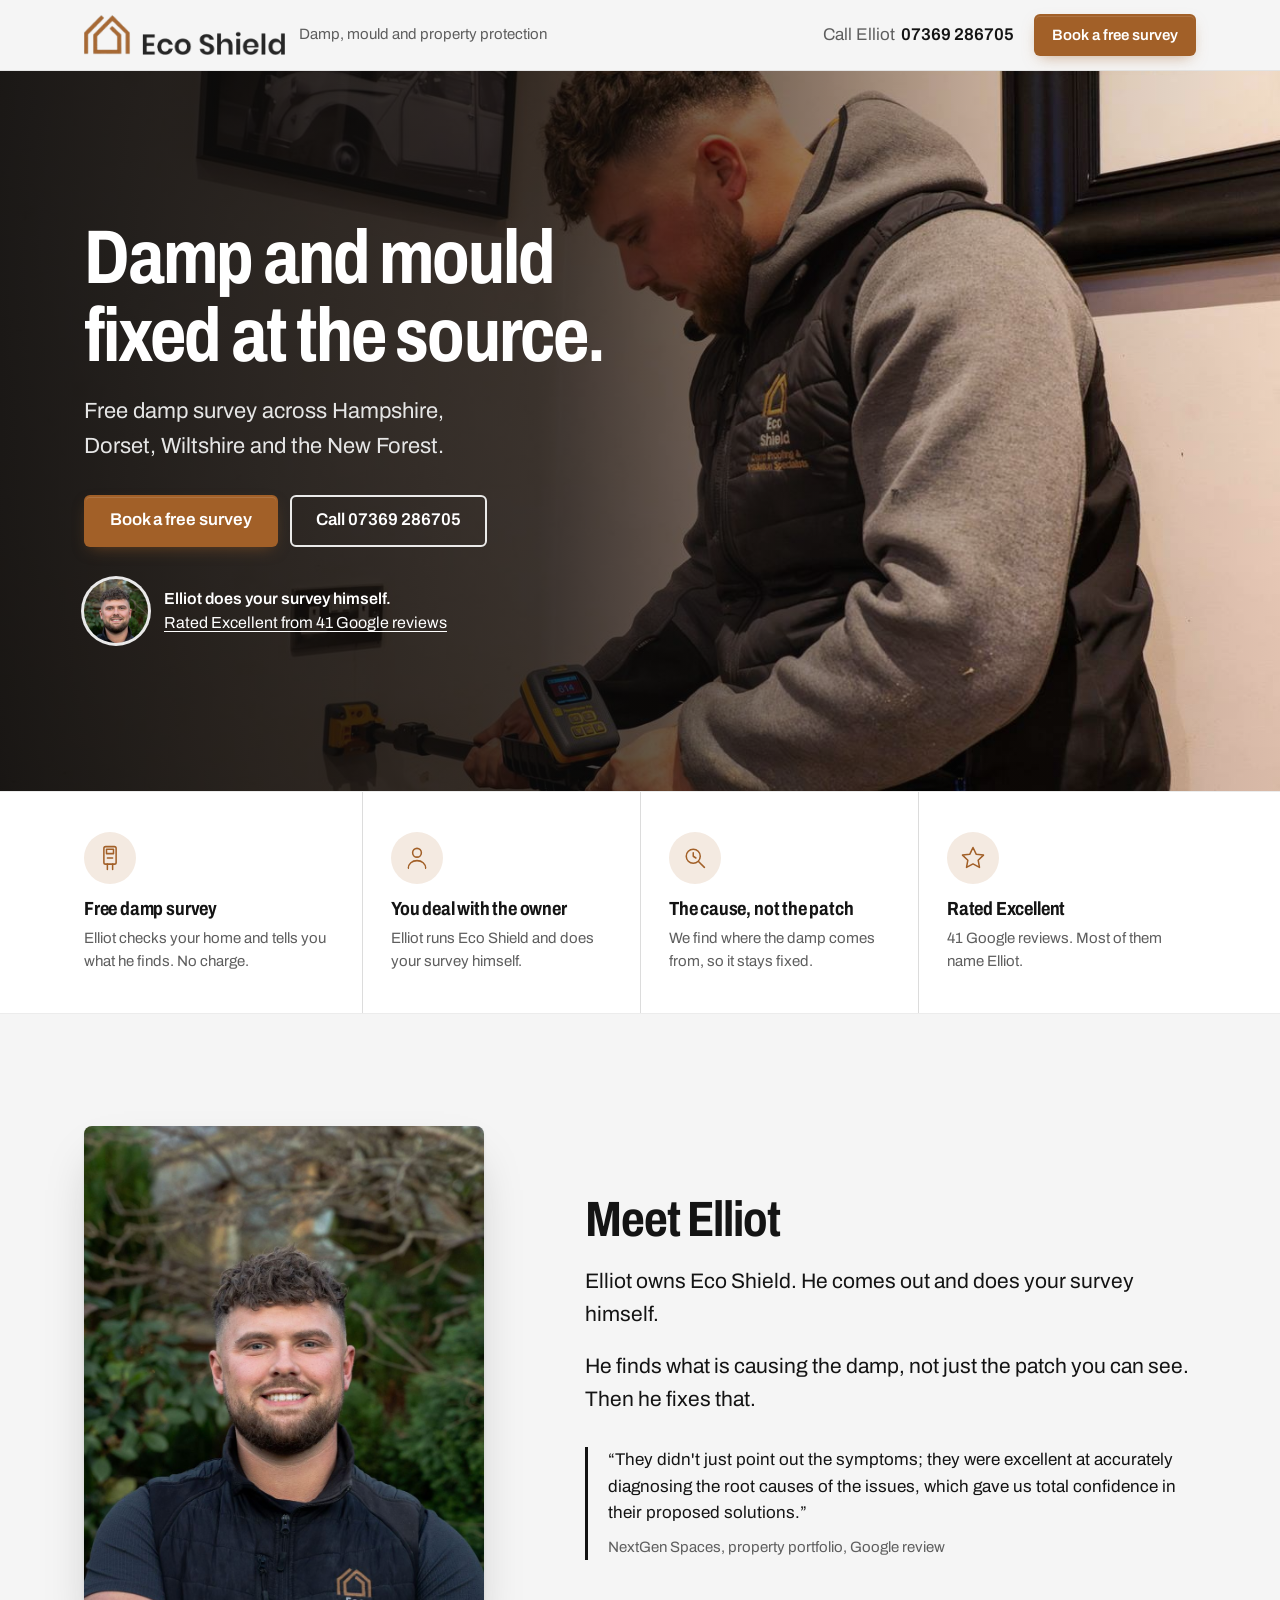
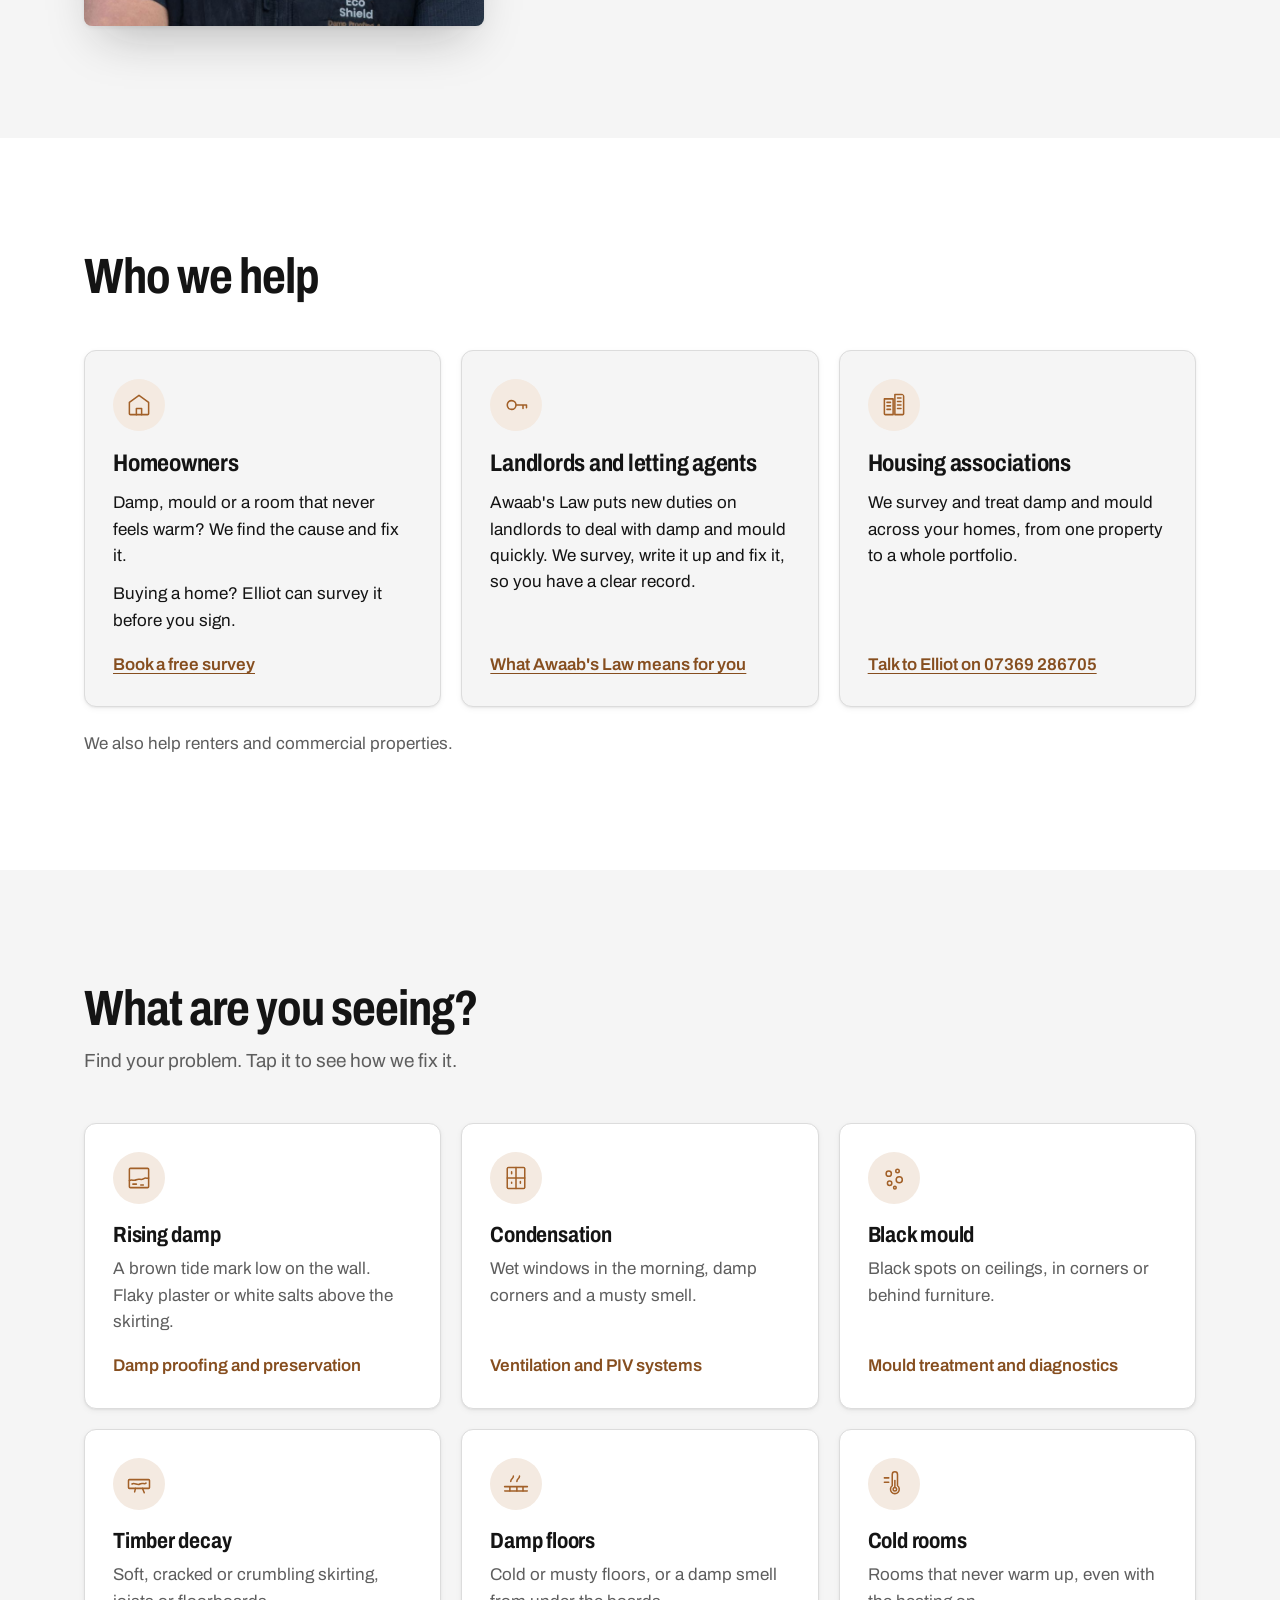
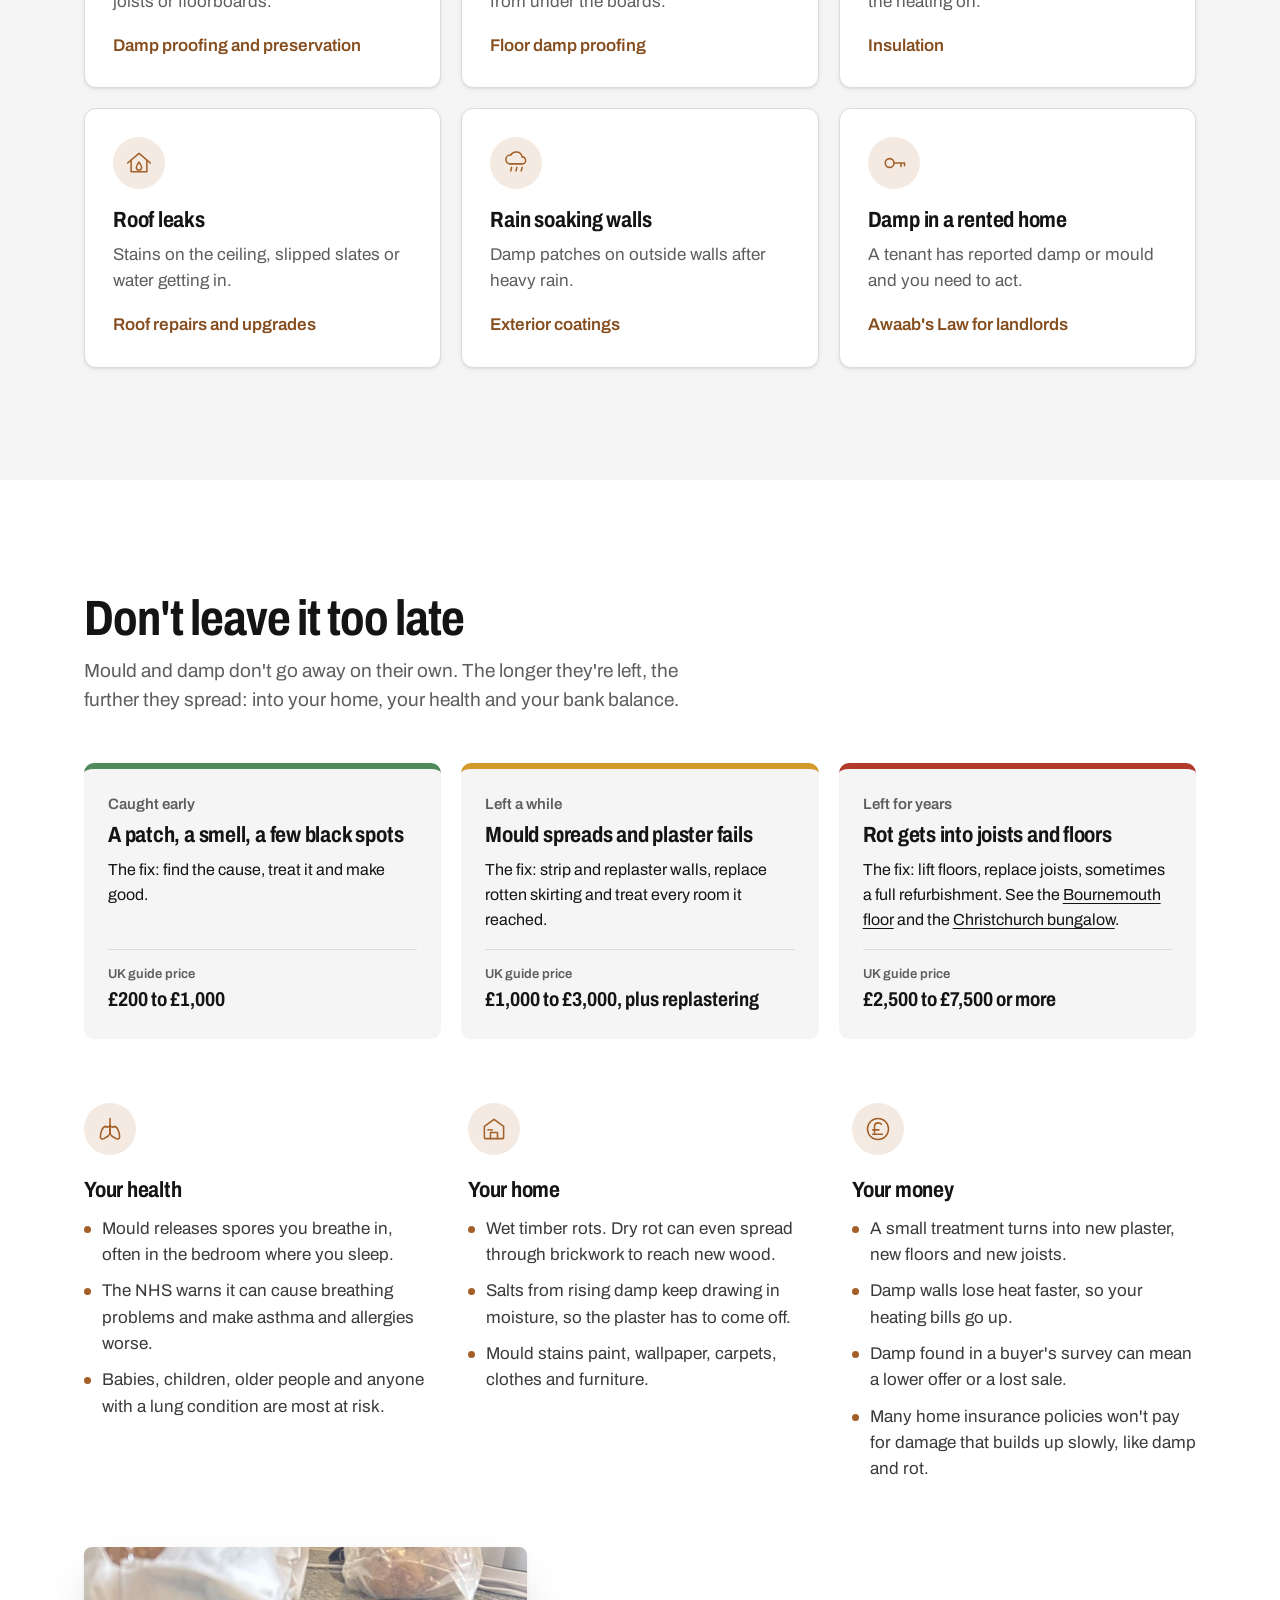
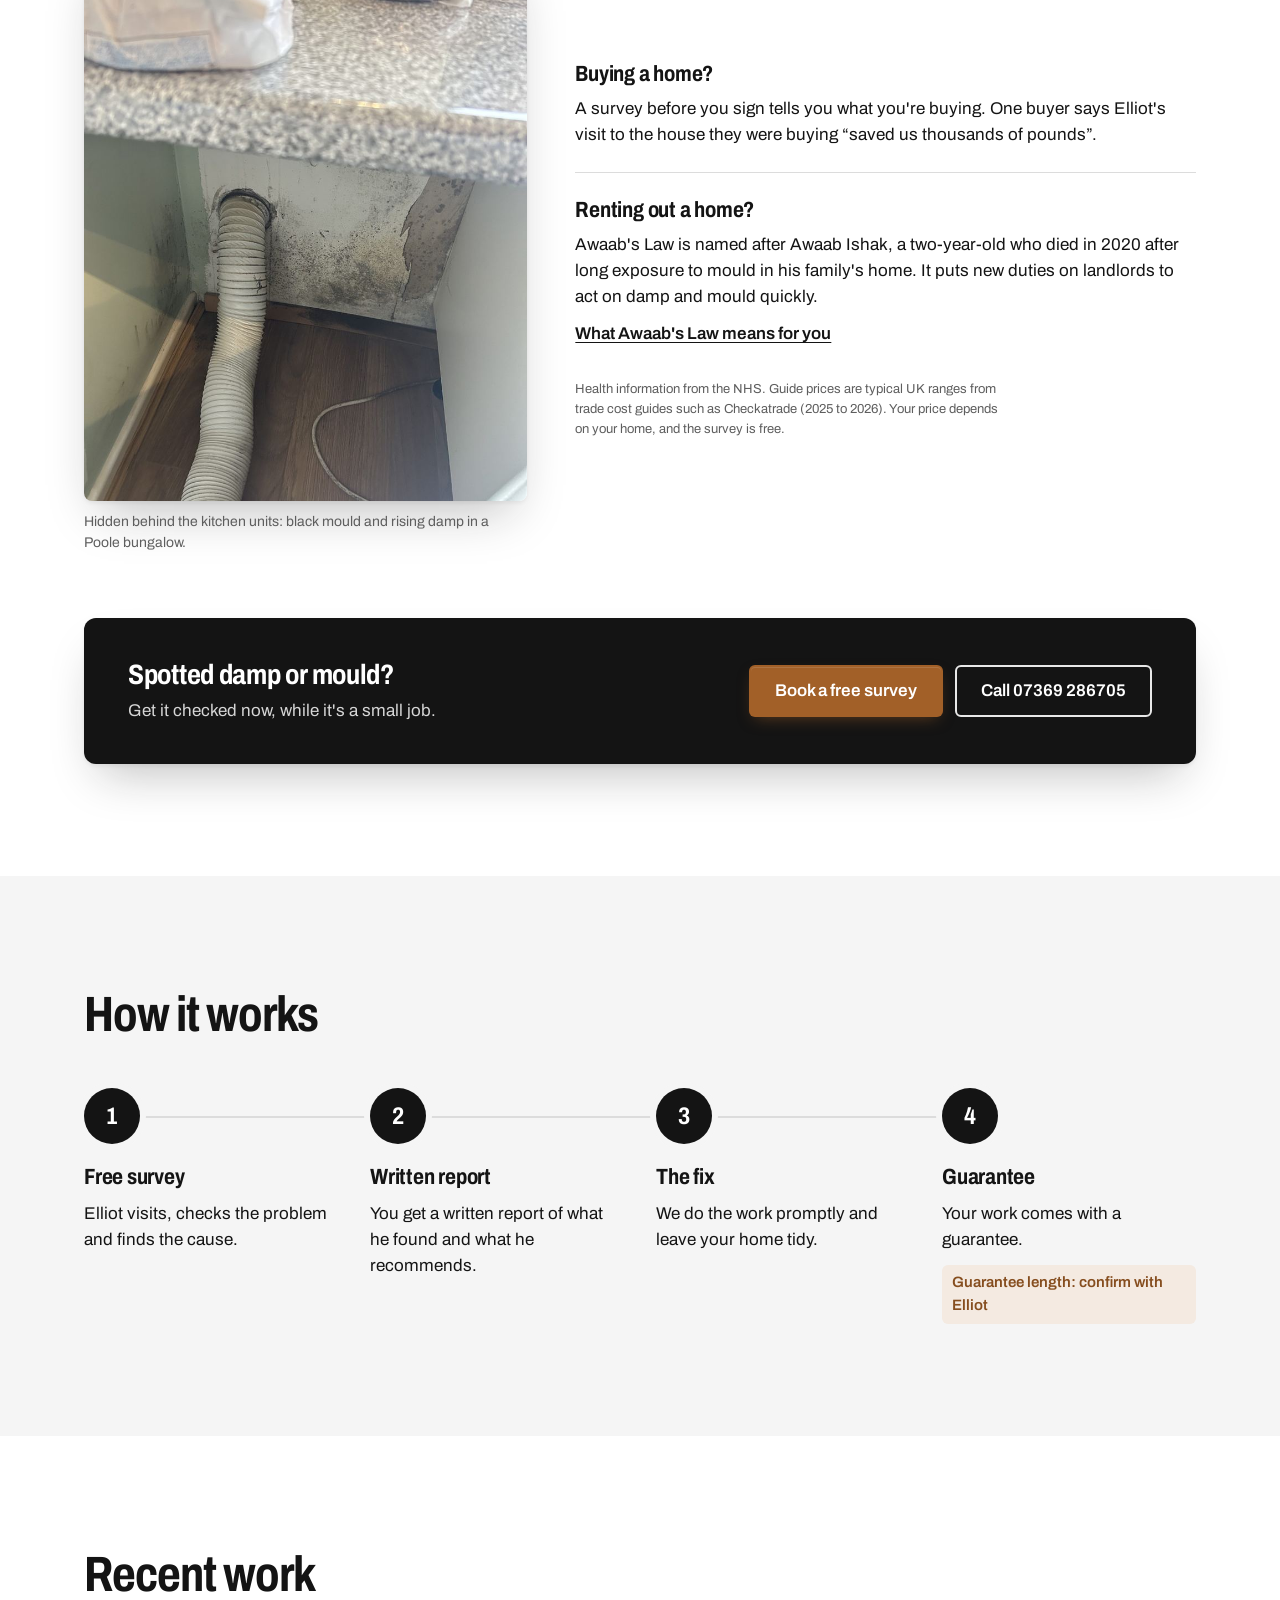
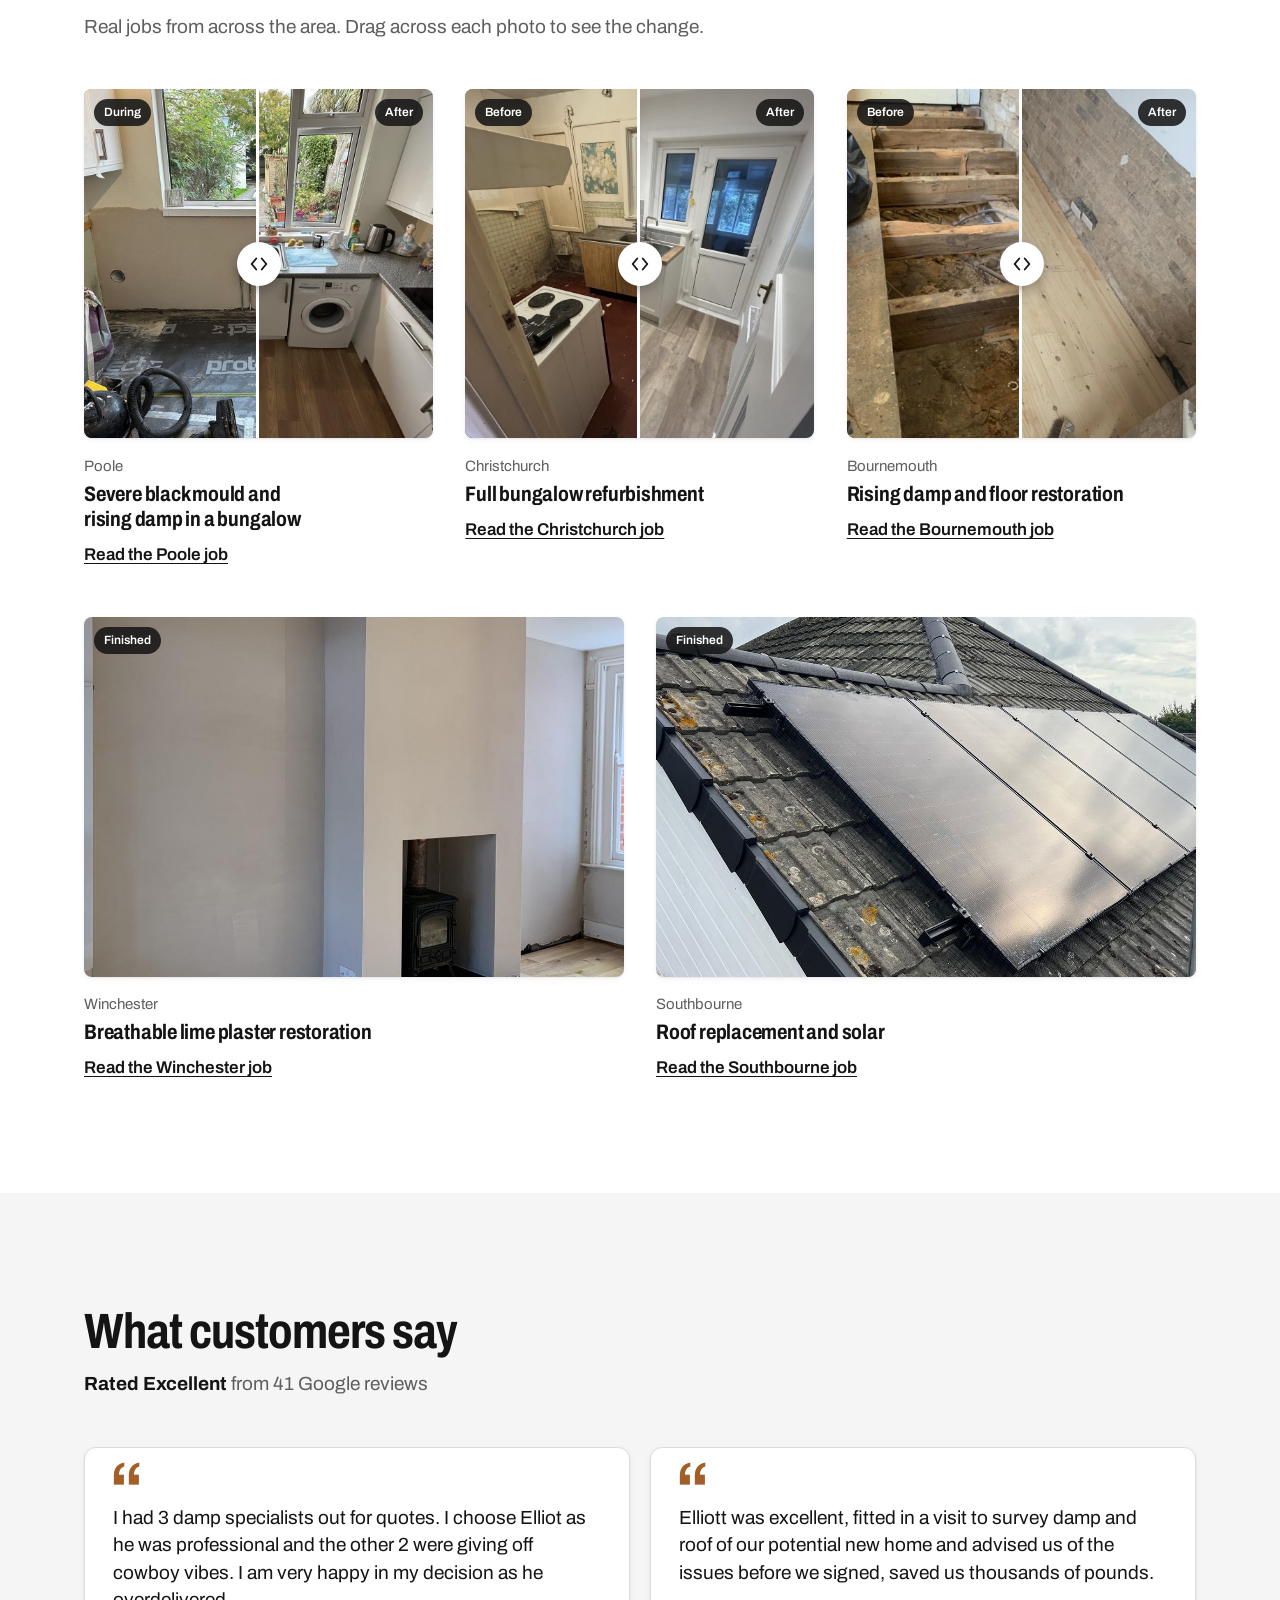
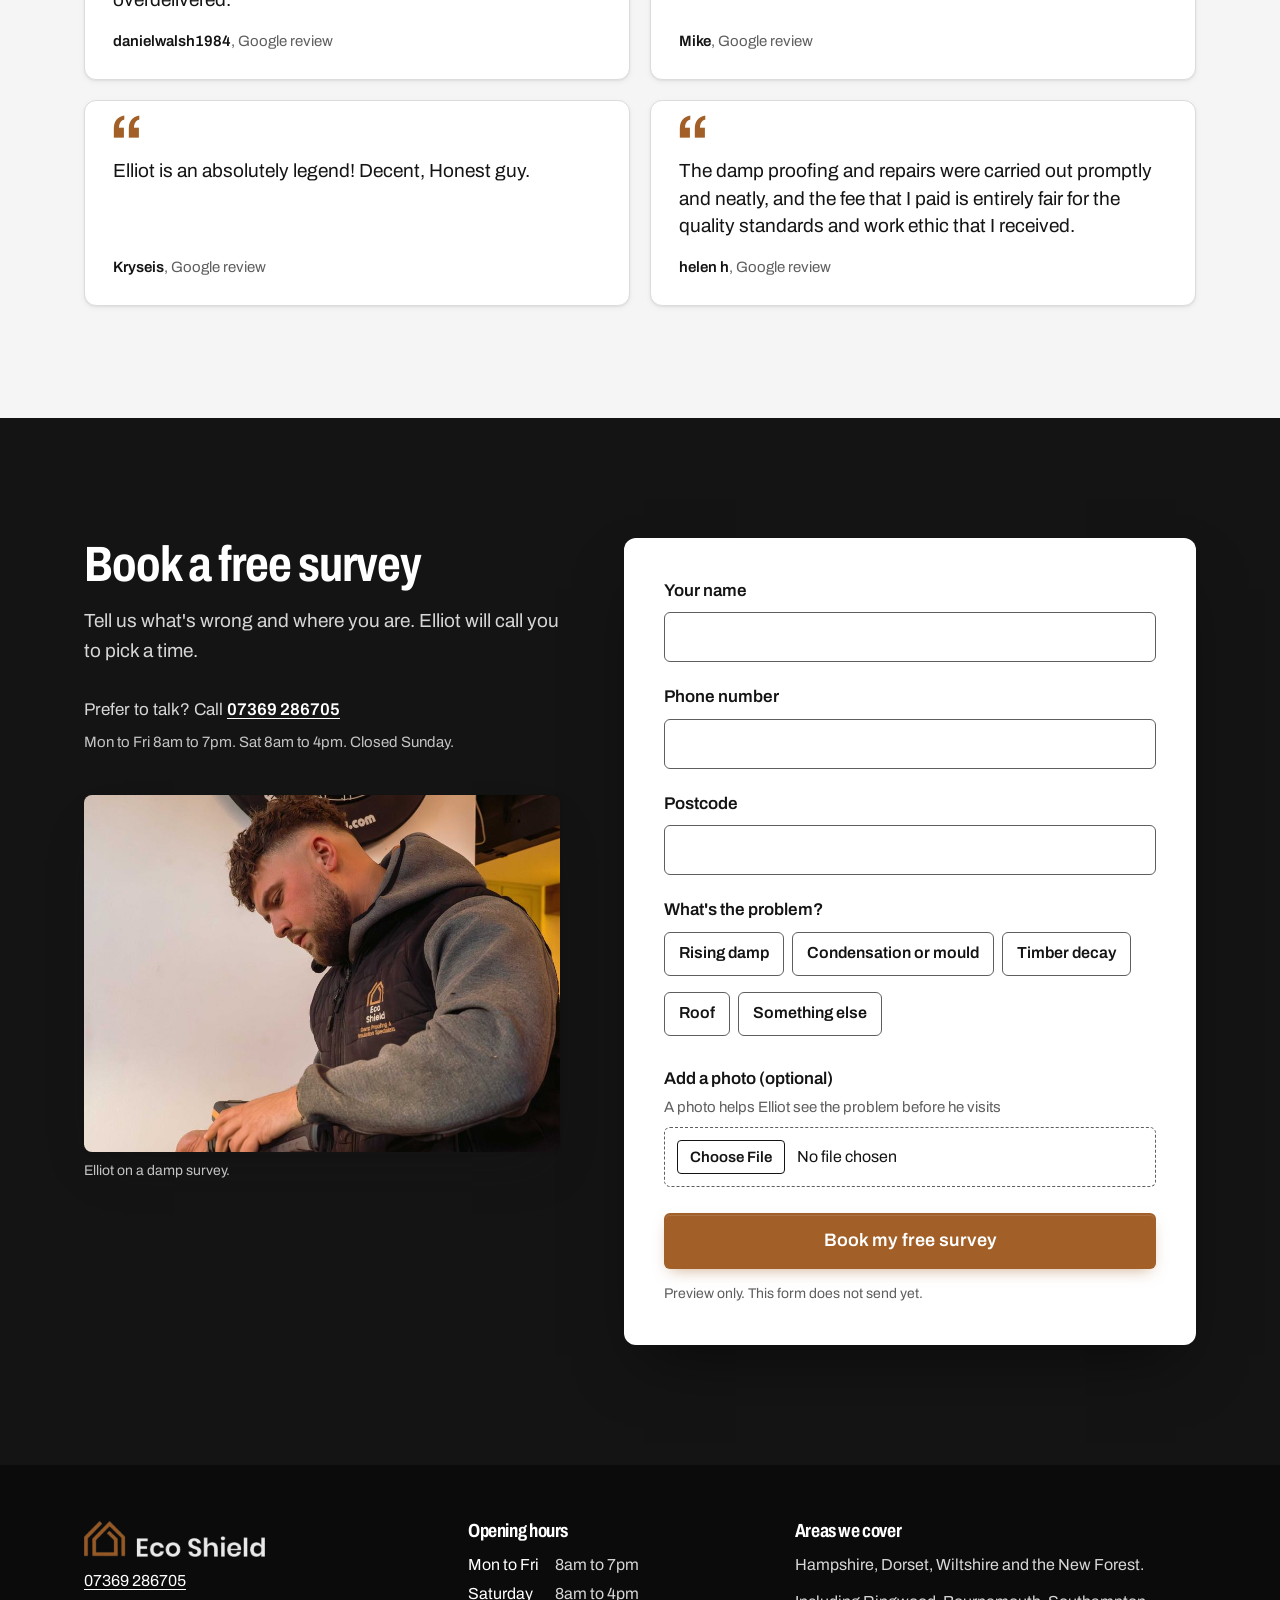
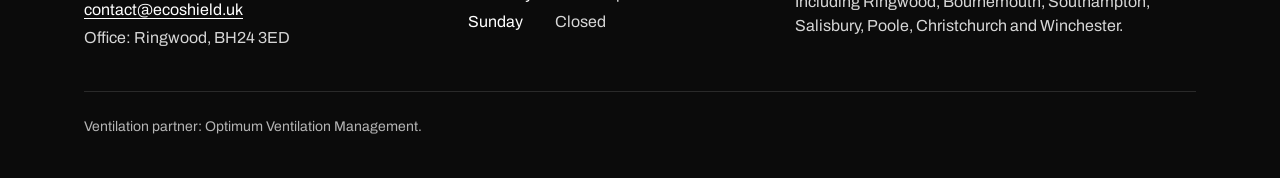
==== commit 0083e859: "Loop pass: card layouts for audiences and reviews, fuller work grid Co-Authored-By: Claude Opus 5.5 " ====
--- a/ecoshield-preview/index.html
+++ b/ecoshield-preview/index.html
@@ -673,6 +673,50 @@
 }
 
 /* ===== Round 3: photo hero, sliders, cost of waiting ===== */
+/* Loop 2: cards for routes and reviews, case grid, header */
+.brand-line { align-self: center; }
+.routes { border-top: 0; grid-template-columns: repeat(3, minmax(0, 1fr)); gap: 20px; }
+.route, .route + .route {
+  display: flex; flex-direction: column;
+  padding: 28px; border: 1px solid var(--rule); border-left: 1px solid var(--rule);
+  border-radius: 12px; background: var(--lime); box-shadow: var(--shadow-sm);
+}
+.route svg { width: 52px; height: 52px; padding: 12px; margin-bottom: 18px; background: var(--green-tint); border-radius: 50%; fill: none; stroke: var(--green); stroke-width: 1.75; stroke-linecap: round; stroke-linejoin: round; }
+.route .route-link { margin-top: auto; padding-top: 18px; color: var(--green-dark); }
+.routes-note { margin-top: 24px; }
+.rating-line { margin-top: 12px; font-size: 1.125rem; color: var(--slate-grey); }
+.rating-line strong { color: var(--slate); }
+.reviews { gap: 20px; }
+.review {
+  height: 100%;
+  border: 1px solid var(--rule); border-left: 1px solid var(--rule);
+  border-radius: 12px; background: var(--limewash);
+  padding: 56px 28px 26px; position: relative; box-shadow: var(--shadow-sm);
+}
+.review::before {
+  content: "\201C"; position: absolute; top: 4px; left: 24px;
+  font-size: 4.5rem; line-height: 1; font-weight: 700; color: var(--green);
+}
+.reviews li { display: flex; }
+.reviews li > .review { flex: 1; display: flex; flex-direction: column; }
+.review figcaption { margin-top: auto; padding-top: 16px; }
+.review blockquote p { font-size: 1.1875rem; }
+.cases { grid-template-columns: repeat(6, minmax(0, 1fr)); }
+.case { grid-column: span 2; }
+.case-wide { grid-column: span 3; }
+.case-wide .ba { aspect-ratio: 3 / 2; }
+.ph-inline { border: 0; background: var(--green-tint); color: var(--green-dark); border-radius: 6px; padding: 6px 10px; font-size: 0.875rem; }
+@media (max-width: 960px) {
+  .routes { grid-template-columns: 1fr; }
+  .cases { grid-template-columns: repeat(2, minmax(0, 1fr)); }
+  .case, .case-wide { grid-column: span 1; }
+  .case-wide .ba { aspect-ratio: 1 / 1; }
+}
+@media (max-width: 720px) {
+  .route, .route + .route { padding: 22px; border-top: 1px solid var(--rule); }
+  .cases { grid-template-columns: 1fr; }
+}
+
 /* Problem cards */
 .problem-cards {
   list-style: none; margin: 0; padding: 0;
@@ -983,17 +1027,20 @@
     </div>
     <div class="routes">
       <div class="route">
+        <svg viewBox="0 0 32 32" aria-hidden="true"><path d="M5 27V13l11-8 11 8v14z"/><path d="M13 27v-7h6v7"/></svg>
         <h3>Homeowners</h3>
         <p>Damp, mould or a room that never feels warm? We find the cause and fix it.</p>
         <p>Buying a home? Elliot can survey it before you sign.</p>
         <a class="route-link" href="#book">Book a free survey</a>
       </div>
       <div class="route">
+        <svg viewBox="0 0 32 32" aria-hidden="true"><circle cx="11" cy="16" r="5"/><path d="M16 16h12M24 16v4M28 16v3"/></svg>
         <h3>Landlords and letting agents</h3>
         <p>Awaab's Law puts new duties on landlords to deal with damp and mould quickly. We survey, write it up and fix it, so you have a clear record.</p>
         <a class="route-link" href="https://ecoshield.uk/awaabs-law/">What Awaab's Law means for you</a>
       </div>
       <div class="route">
+        <svg viewBox="0 0 32 32" aria-hidden="true"><rect x="5" y="9" width="10" height="18"/><rect x="17" y="4" width="10" height="23"/><path d="M8 13h4M8 17h4M8 21h4M20 8h4M20 12h4M20 16h4M20 20h4"/></svg>
         <h3>Housing associations</h3>
         <p>We survey and treat damp and mould across your homes, from one property to a whole portfolio.</p>
         <a class="route-link" href="tel:07369286705">Talk to Elliot on 07369 286705</a>
@@ -1236,7 +1283,7 @@
         <h3>Rising damp and floor restoration</h3>
         <a href="https://ecoshield.uk/rising-damp-floor-restoration-in-bournemouth/">Read the Bournemouth job</a>
       </li>
-      <li class="case">
+      <li class="case case-wide">
       <div class="ba ba-single">
         <img class="ba-after" src="images/winchester-after.jpg" width="1000" height="1000" loading="lazy" decoding="async" alt="A chimney breast and wall finished in breathable lime plaster in Winchester">
         <span class="ba-tag ba-tag-b" aria-hidden="true">Finished</span>
@@ -1245,7 +1292,7 @@
         <h3>Breathable lime plaster restoration</h3>
         <a href="https://ecoshield.uk/breathable-lime-plaster-restoration-in-winchester/">Read the Winchester job</a>
       </li>
-      <li class="case">
+      <li class="case case-wide">
       <div class="ba ba-single">
         <img class="ba-after" src="images/southbourne-after.jpg" width="1000" height="1000" loading="lazy" decoding="async" alt="New roof with solar panels on a bungalow in Southbourne">
         <span class="ba-tag ba-tag-b" aria-hidden="true">Finished</span>
@@ -1263,34 +1310,34 @@
   <div class="wrap">
     <div class="section-head">
       <h2 id="reviews-title">What customers say</h2>
+      <p class="rating-line"><strong>Rated Excellent</strong> from 41 Google reviews</p>
     </div>
     <ul class="reviews">
       <li>
         <figure class="review">
-          <blockquote><p>“I had 3 damp specialists out for quotes. I choose Elliot as he was professional and the other 2 were giving off cowboy vibes. I am very happy in my decision as he overdelivered.”</p></blockquote>
+          <blockquote><p>I had 3 damp specialists out for quotes. I choose Elliot as he was professional and the other 2 were giving off cowboy vibes. I am very happy in my decision as he overdelivered.</p></blockquote>
           <figcaption><strong>danielwalsh1984</strong>, Google review</figcaption>
         </figure>
       </li>
       <li>
         <figure class="review">
-          <blockquote><p>“Elliott was excellent, fitted in a visit to survey damp and roof of our potential new home and advised us of the issues before we signed, saved us thousands of pounds.”</p></blockquote>
+          <blockquote><p>Elliott was excellent, fitted in a visit to survey damp and roof of our potential new home and advised us of the issues before we signed, saved us thousands of pounds.</p></blockquote>
           <figcaption><strong>Mike</strong>, Google review</figcaption>
         </figure>
       </li>
       <li>
         <figure class="review">
-          <blockquote><p>“Elliot is an absolutely legend! Decent, Honest guy.”</p></blockquote>
+          <blockquote><p>Elliot is an absolutely legend! Decent, Honest guy.</p></blockquote>
           <figcaption><strong>Kryseis</strong>, Google review</figcaption>
         </figure>
       </li>
       <li>
         <figure class="review">
-          <blockquote><p>“The damp proofing and repairs were carried out promptly and neatly, and the fee that I paid is entirely fair for the quality standards and work ethic that I received.”</p></blockquote>
+          <blockquote><p>The damp proofing and repairs were carried out promptly and neatly, and the fee that I paid is entirely fair for the quality standards and work ethic that I received.</p></blockquote>
           <figcaption><strong>helen h</strong>, Google review</figcaption>
         </figure>
       </li>
     </ul>
-    <p class="reviews-total">Rated Excellent from 41 Google reviews.</p>
   </div>
 </section>
 
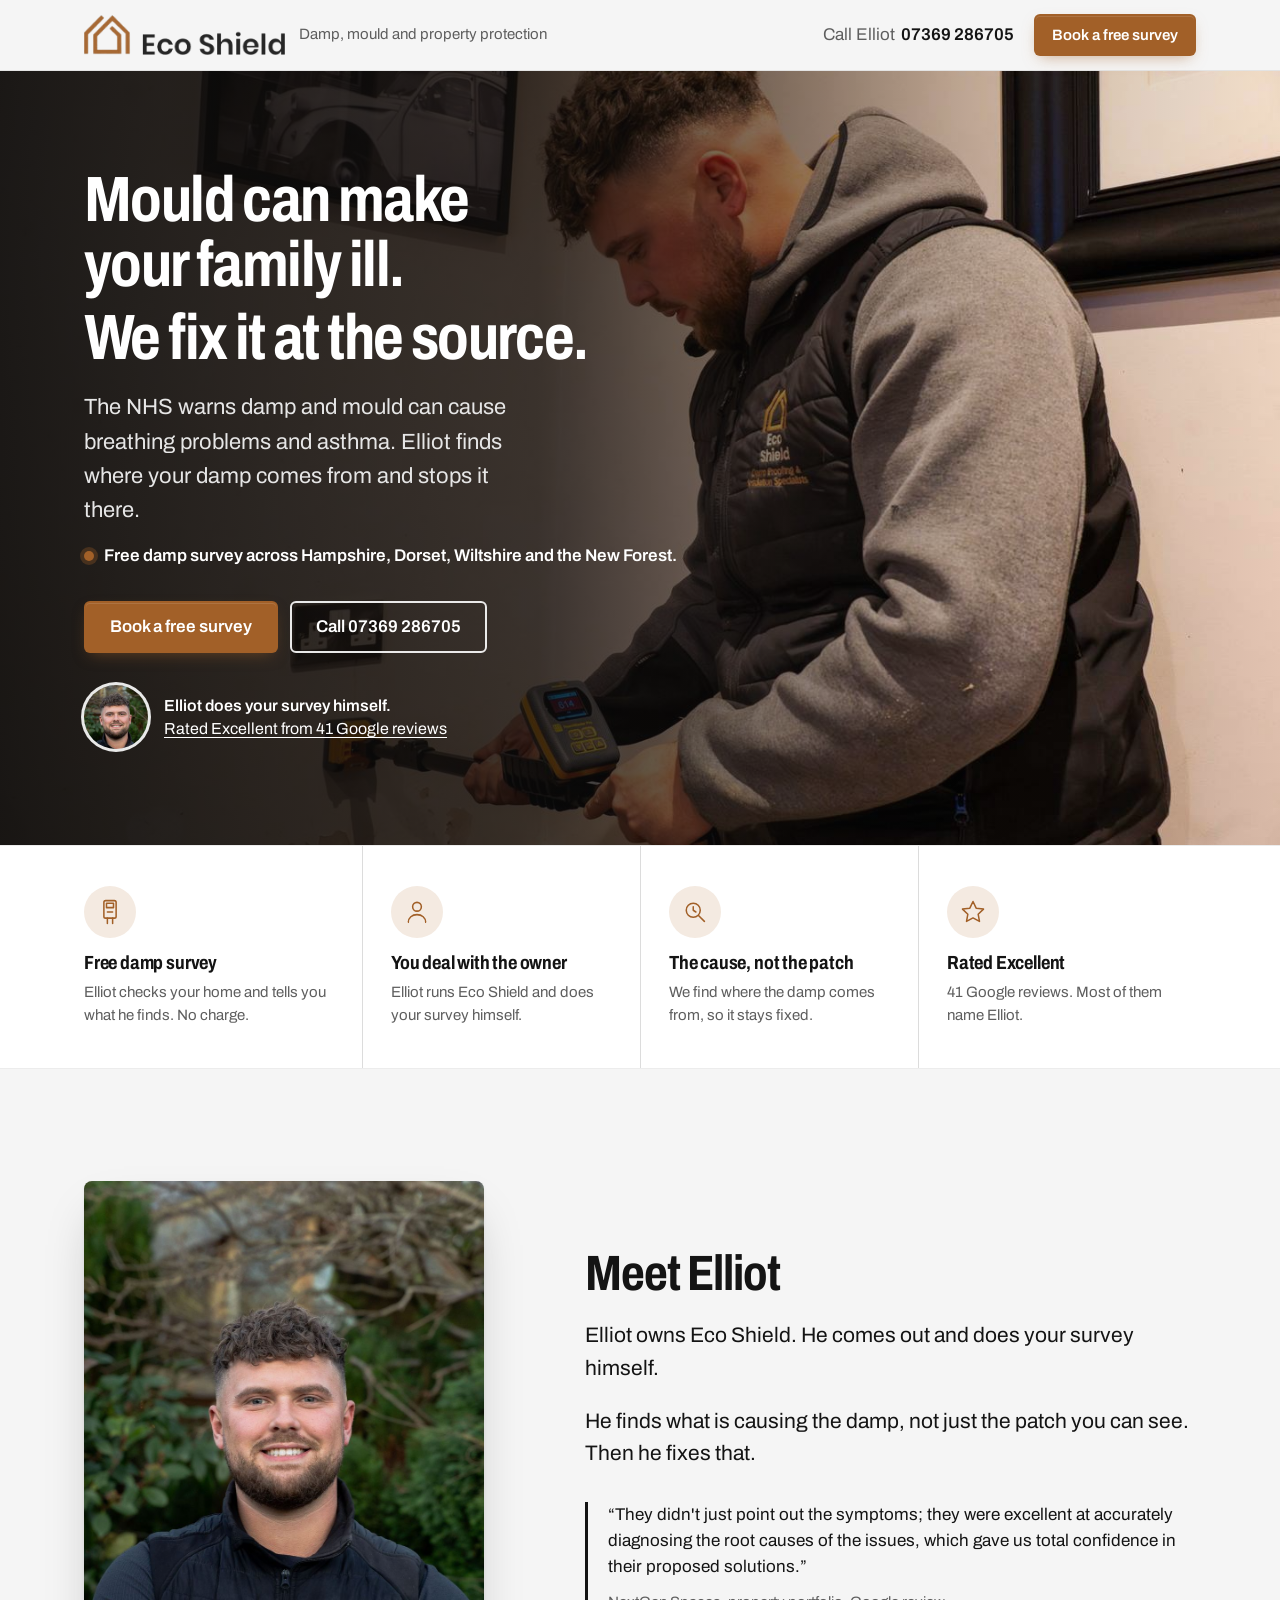
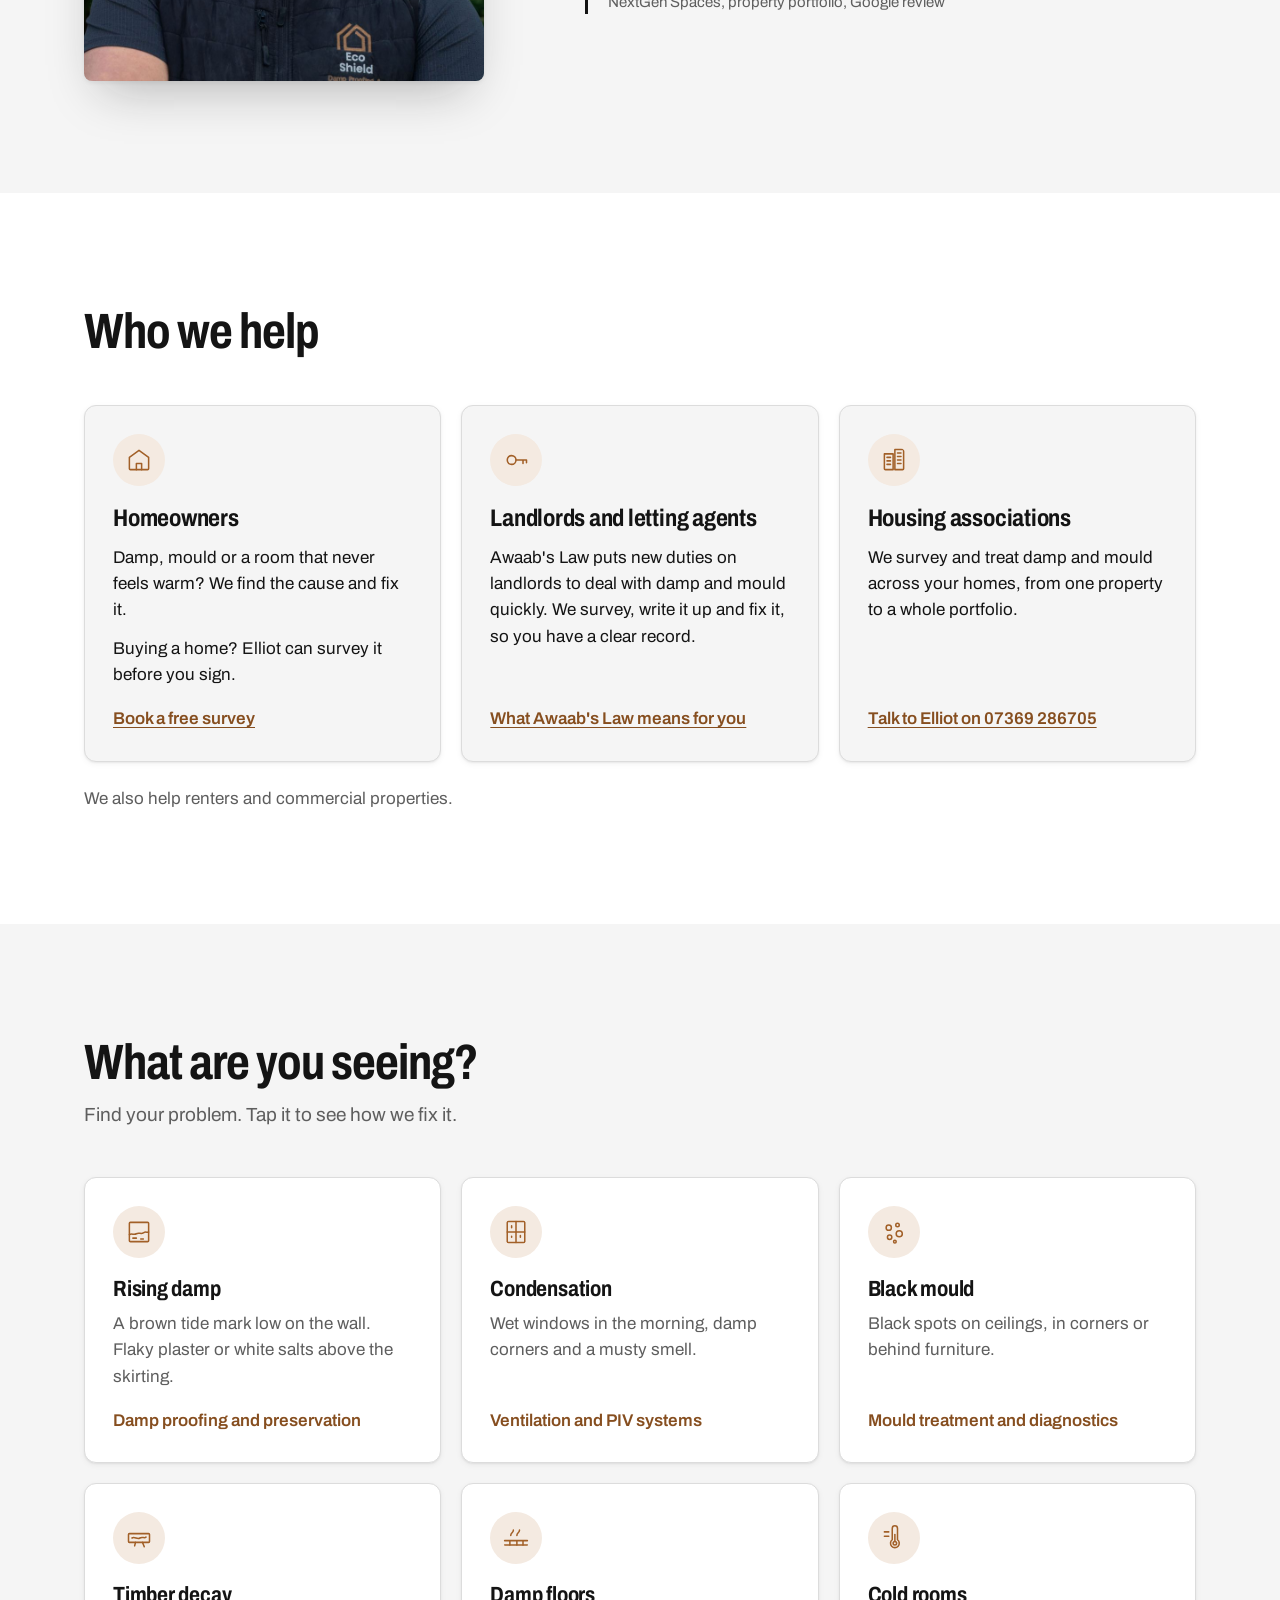
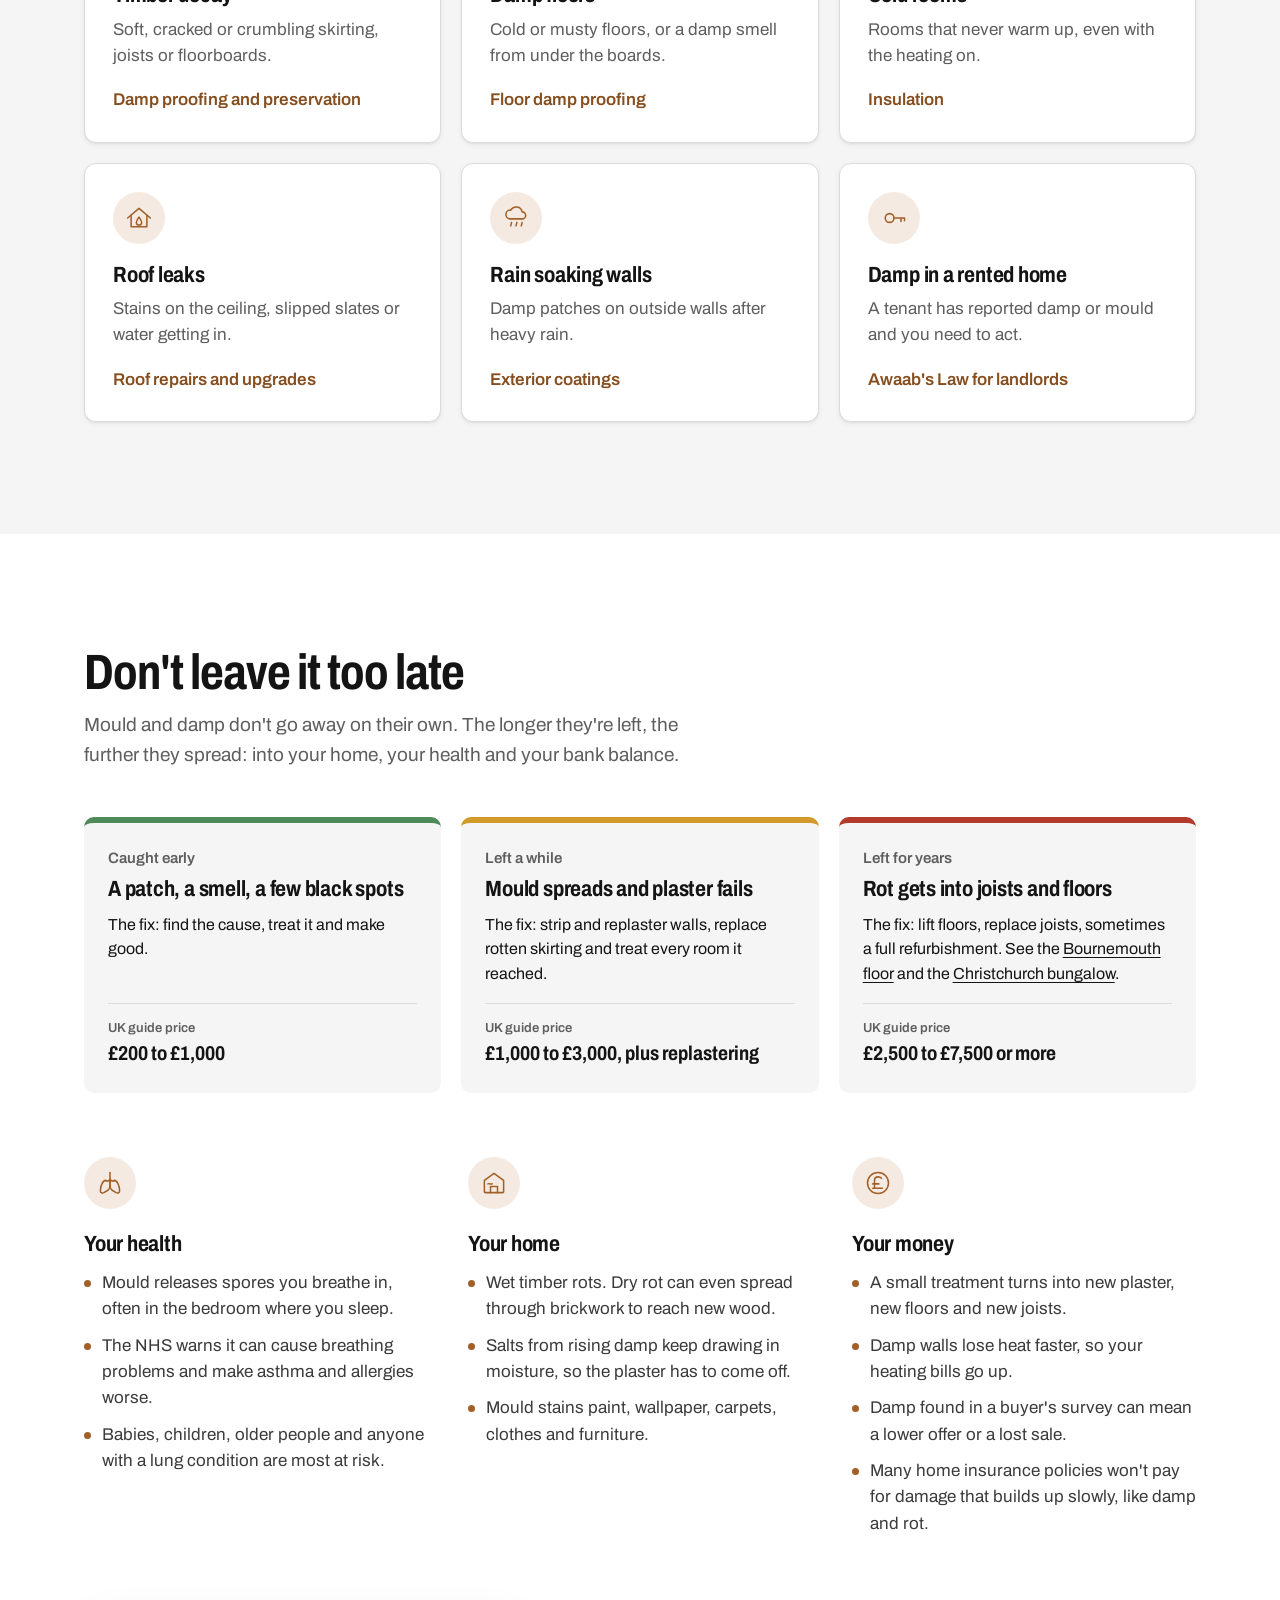
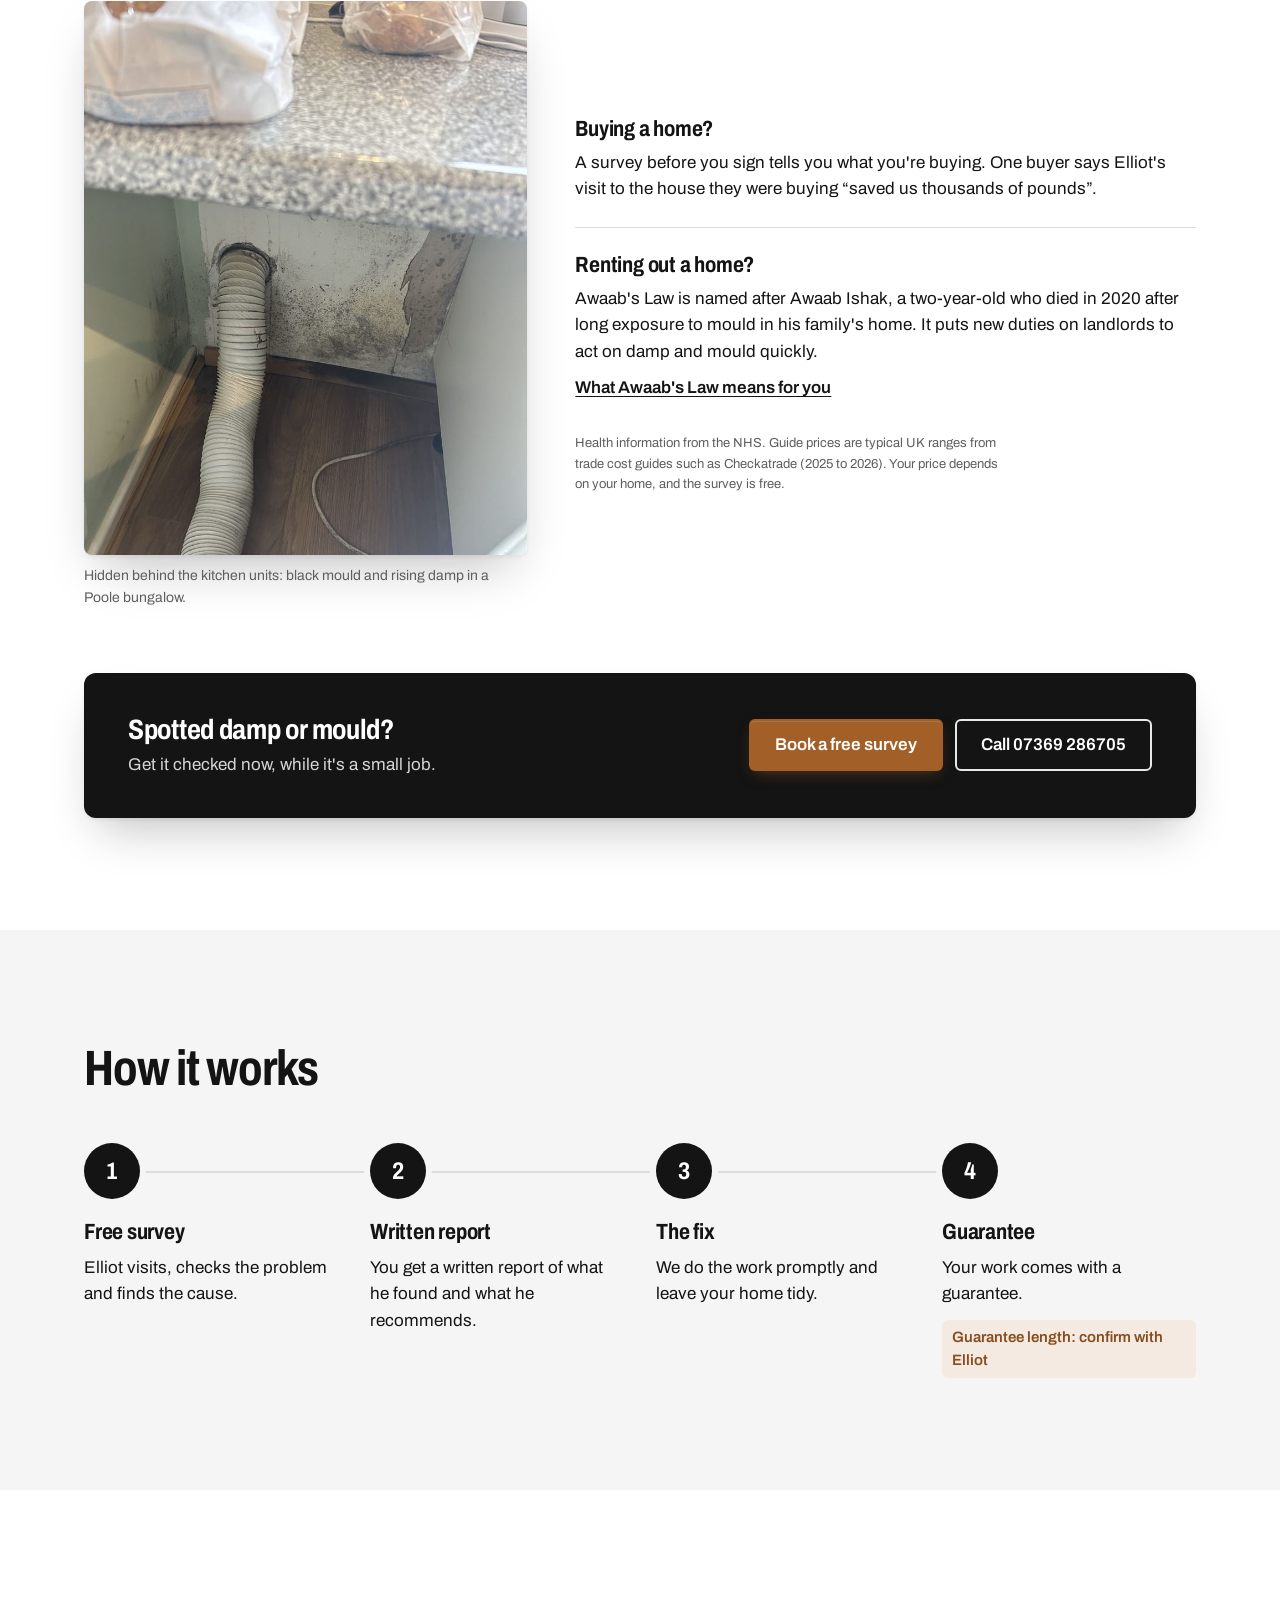
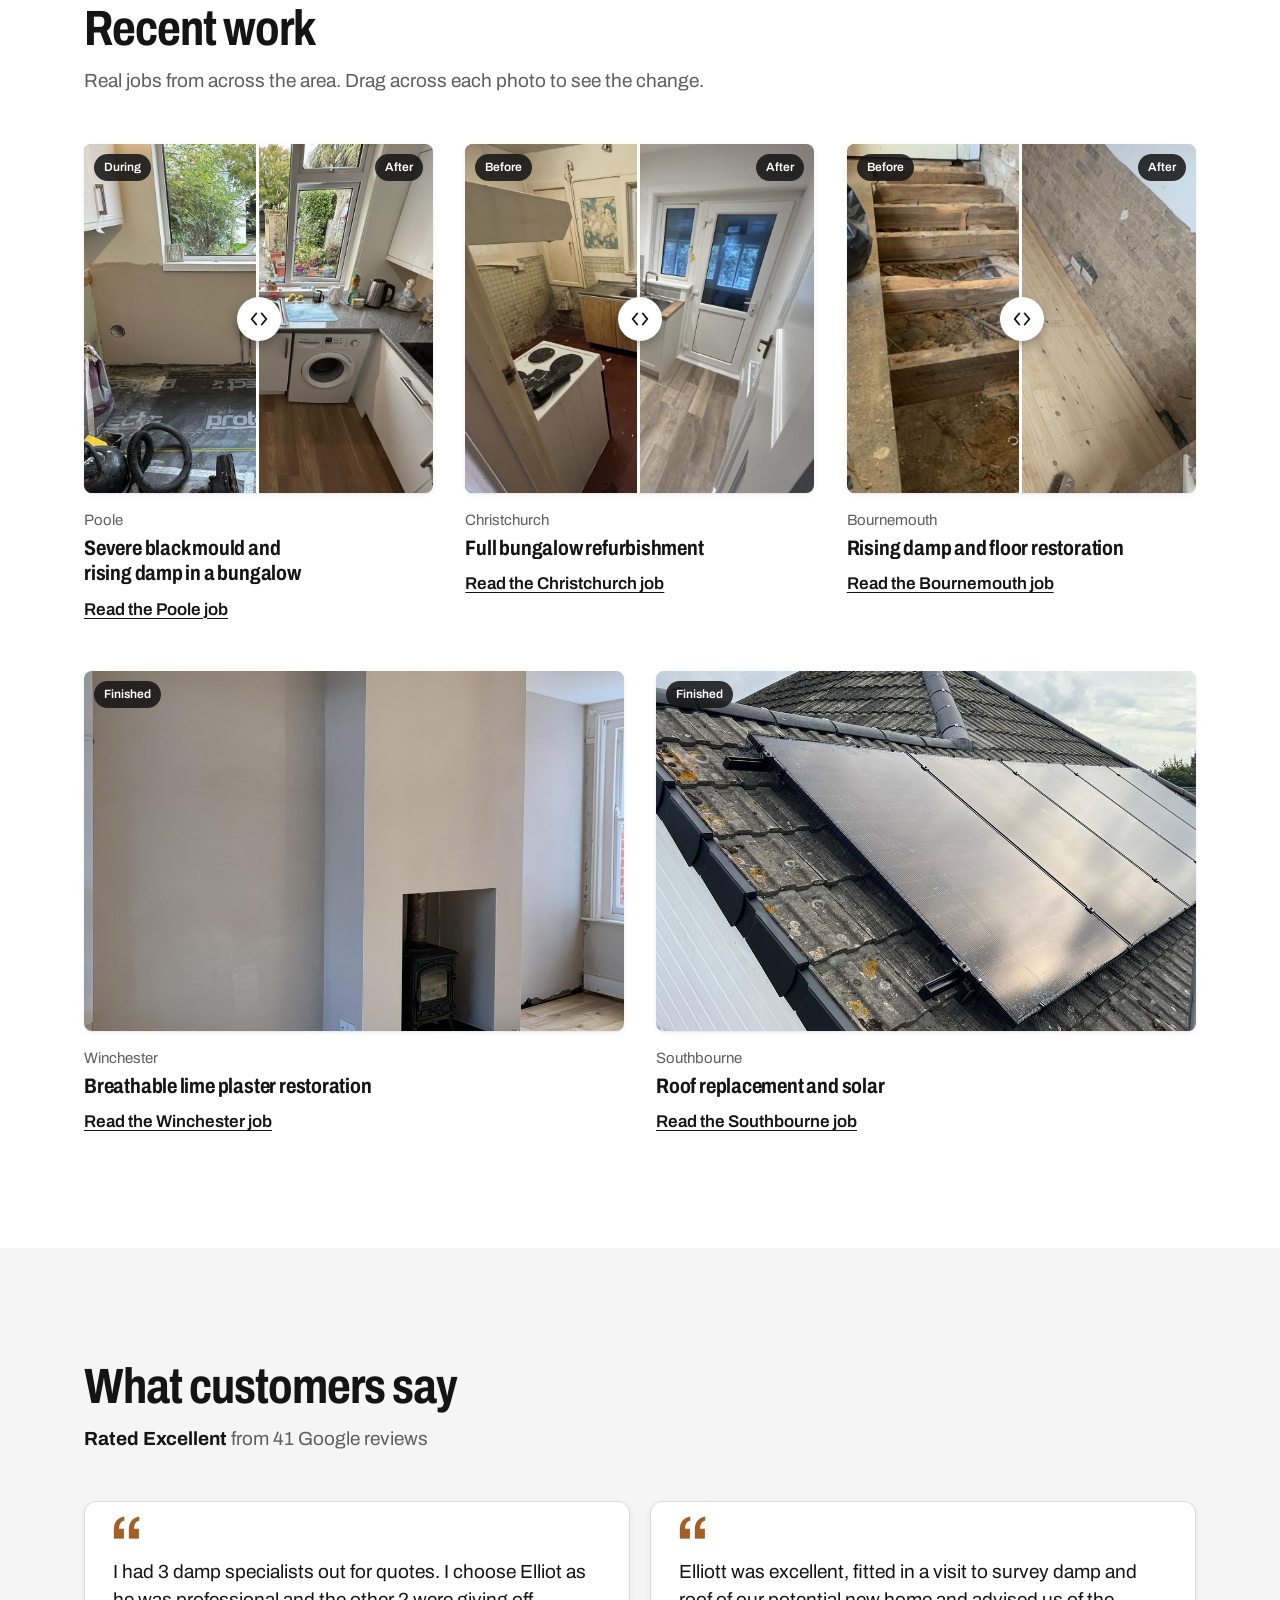
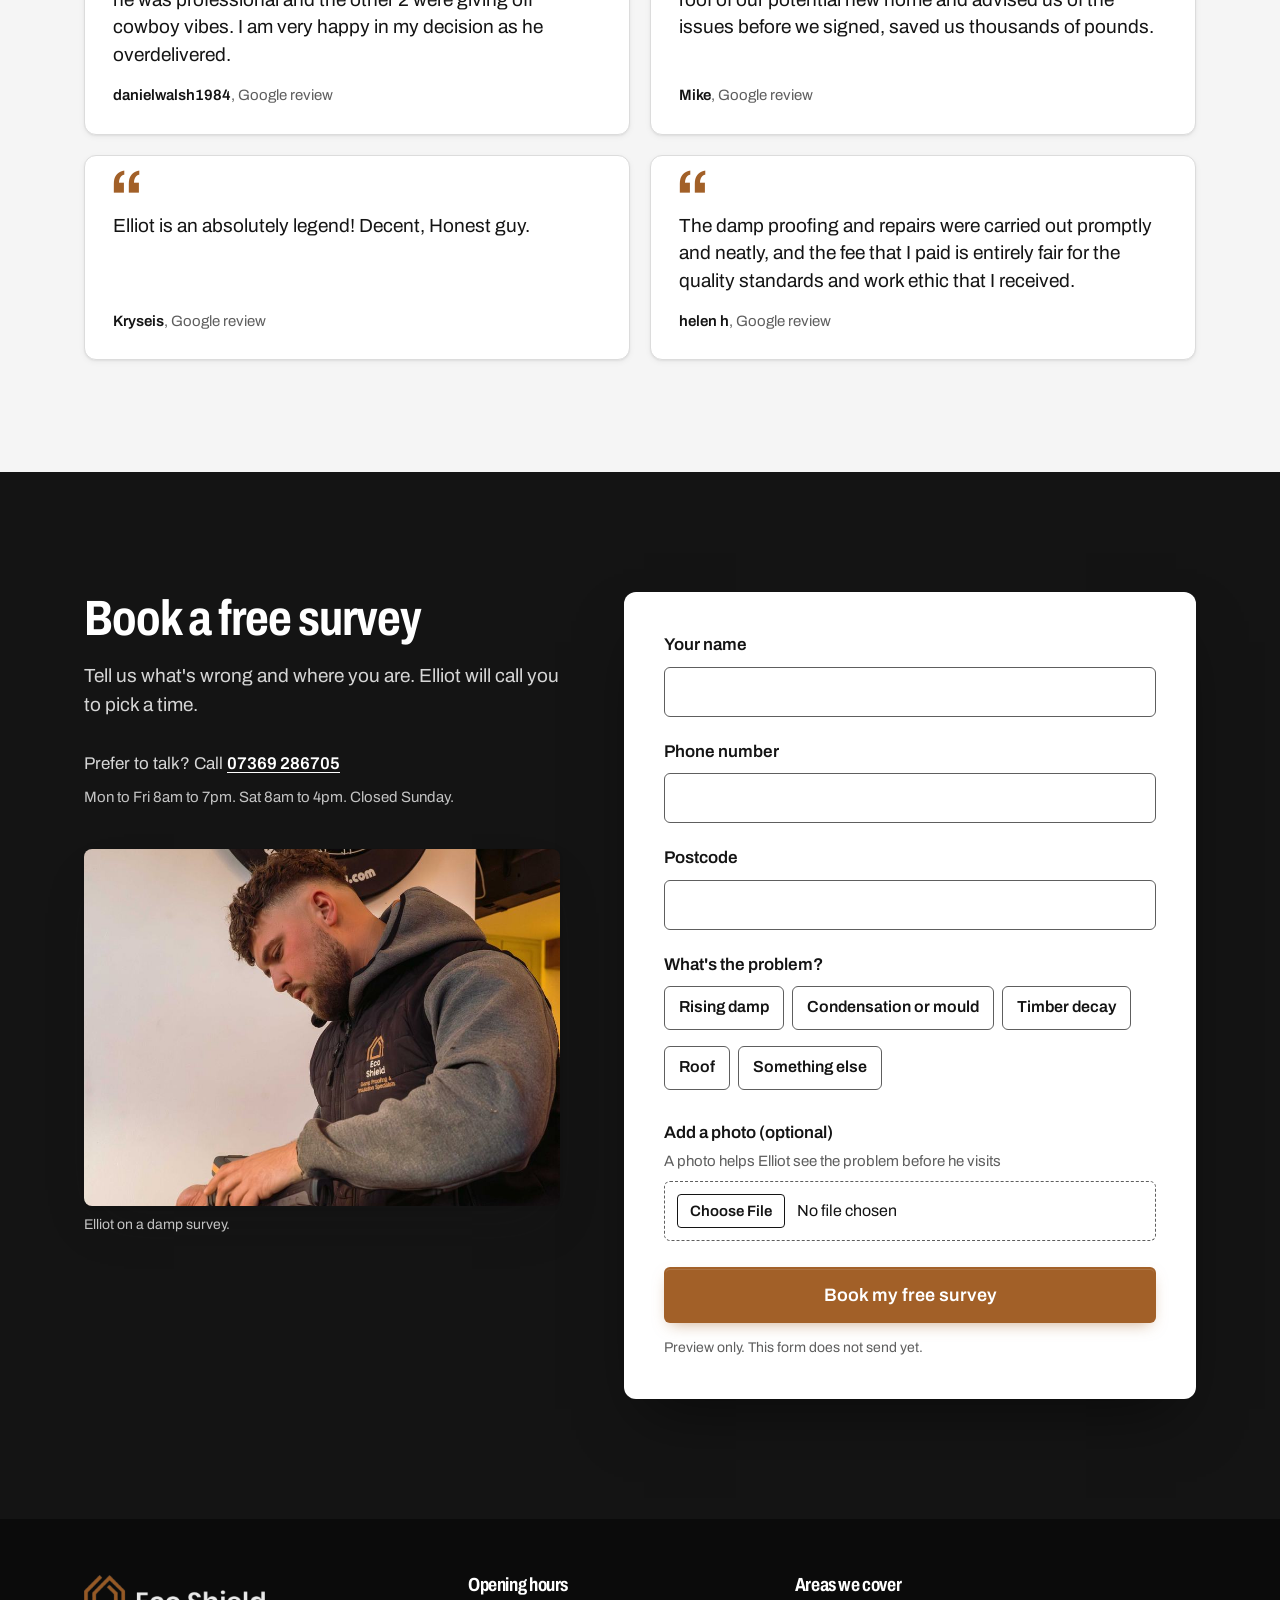
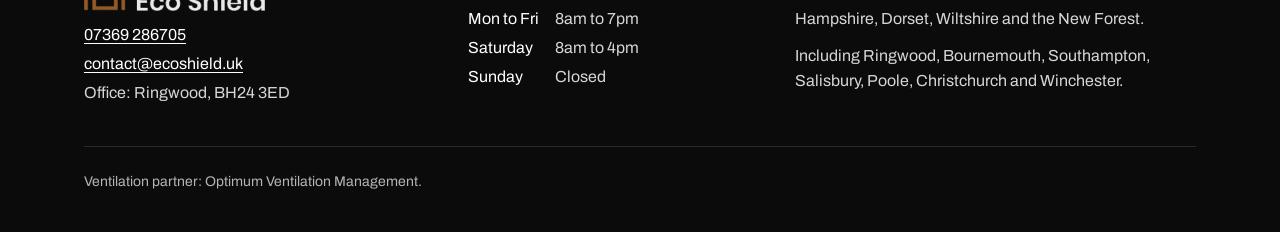
==== commit 7cab3b19: "Lead the hero with family safety Co-Authored-By: Claude Opus 5.5 <noreply@anthropic.com> Claude-Sess" ====
--- a/ecoshield-preview/index.html
+++ b/ecoshield-preview/index.html
@@ -673,6 +673,25 @@
 }
 
 /* ===== Round 3: photo hero, sliders, cost of waiting ===== */
+/* Hero safety copy */
+.hero .hero-sub { max-width: 34ch; }
+.hero-offer {
+  margin-top: 16px;
+  display: inline-flex; align-items: center; gap: 10px;
+  font-weight: 600; color: #fff;
+  font-size: 1.0625rem;
+}
+.hero-offer::before { content: ""; width: 10px; height: 10px; border-radius: 50%; background: var(--green); box-shadow: 0 0 0 4px rgba(162, 96, 40, 0.3); flex: none; }
+.hero h1 { font-size: clamp(2.375rem, 1.3rem + 3.6vw, 4rem); }
+.hero h1 span { display: block; }
+.hero h1 span + span { margin-top: 0.12em; }
+@media (max-width: 720px) {
+  .hero-bg { aspect-ratio: 16 / 10; }
+  .hero .hero-sub { font-size: 1.0625rem; }
+  .hero-offer { font-size: 1rem; align-items: flex-start; }
+  .hero-offer::before { margin-top: 6px; }
+}
+
 /* Loop 2: cards for routes and reviews, case grid, header */
 .brand-line { align-self: center; }
 .routes { border-top: 0; grid-template-columns: repeat(3, minmax(0, 1fr)); gap: 20px; }
@@ -973,8 +992,9 @@
   </picture>
   <div class="wrap hero-inner">
     <div class="hero-copy">
-      <h1 id="hero-title">Damp and mould fixed at the source.</h1>
-      <p class="hero-sub">Free damp survey across Hampshire, Dorset, Wiltshire and the New Forest.</p>
+      <h1 id="hero-title"><span>Mould can make your family ill.</span> <span>We fix it at the source.</span></h1>
+      <p class="hero-sub">The NHS warns damp and mould can cause breathing problems and asthma. Elliot finds where your damp comes from and stops it there.</p>
+      <p class="hero-offer">Free damp survey across Hampshire, Dorset, Wiltshire and the New Forest.</p>
       <div class="hero-actions">
         <a class="btn btn-primary" href="#book">Book a free survey</a>
         <a class="btn btn-light" href="tel:07369286705">Call 07369 286705</a>
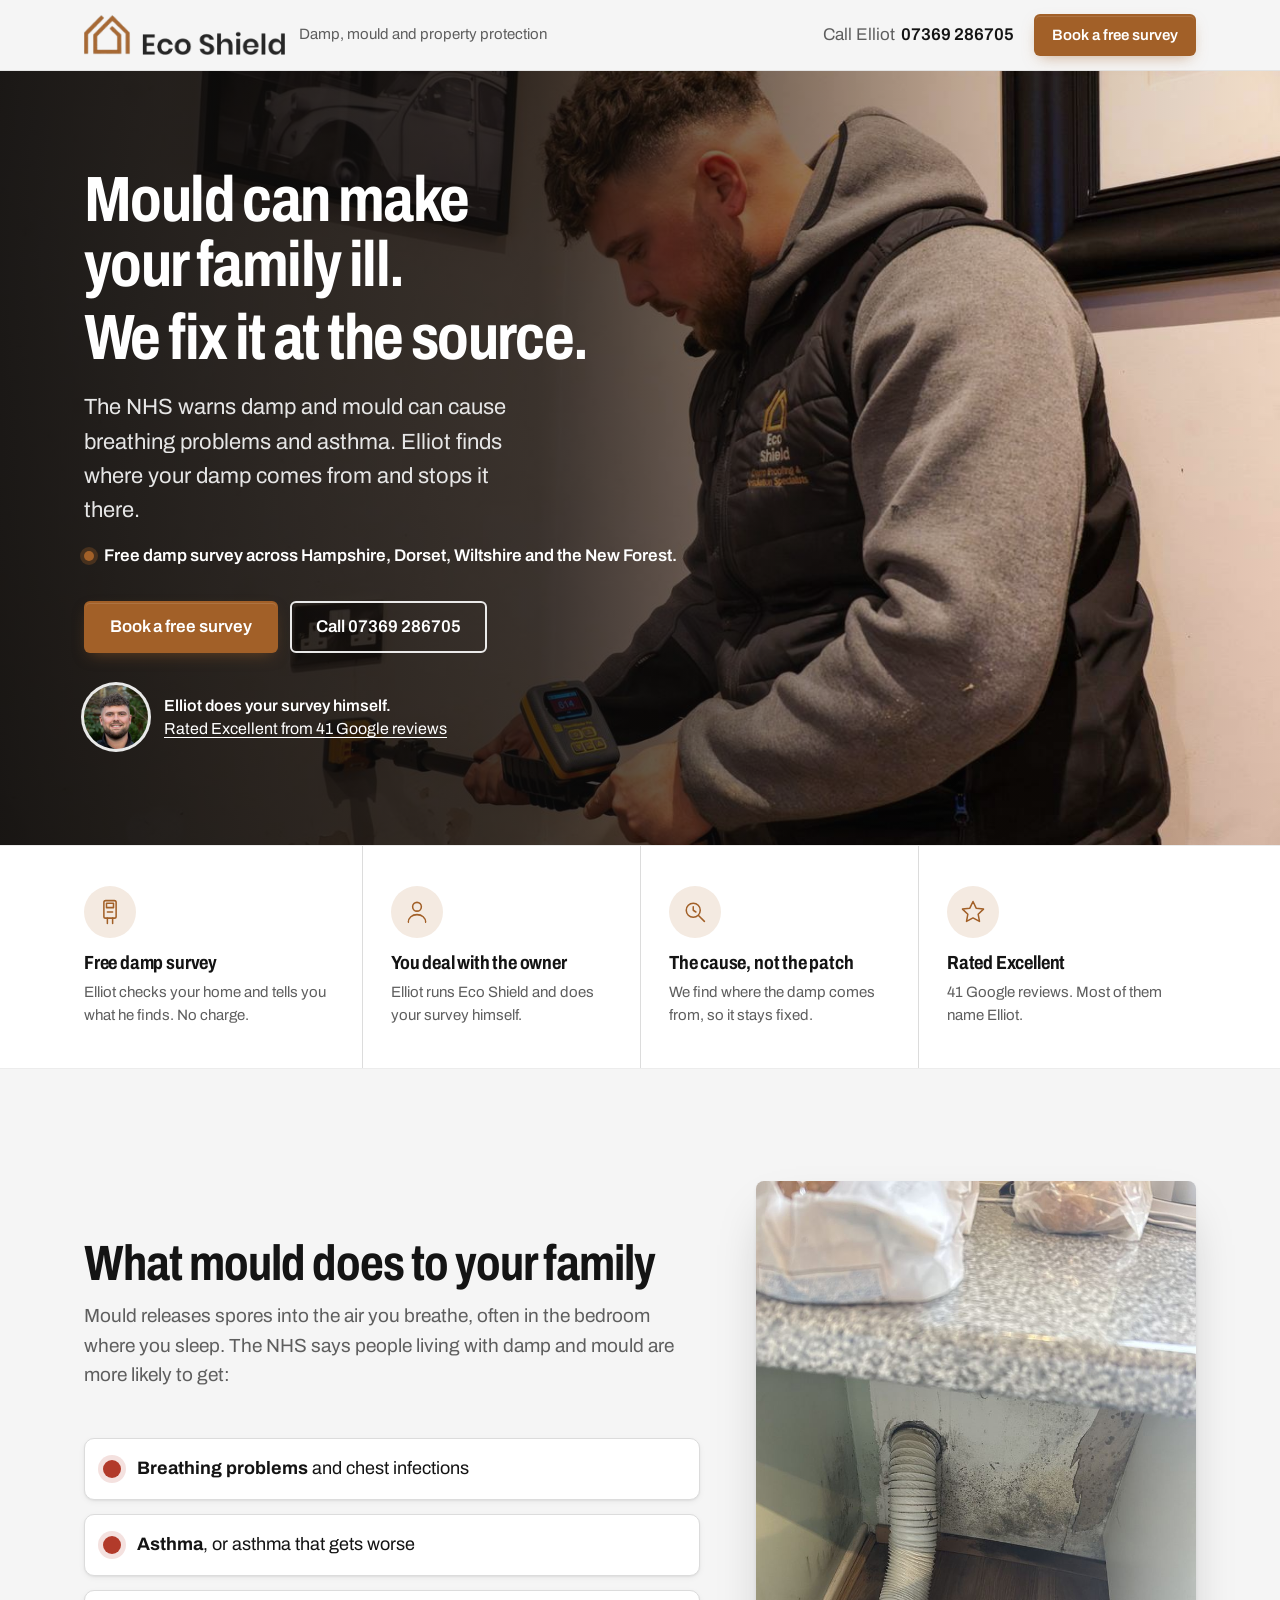
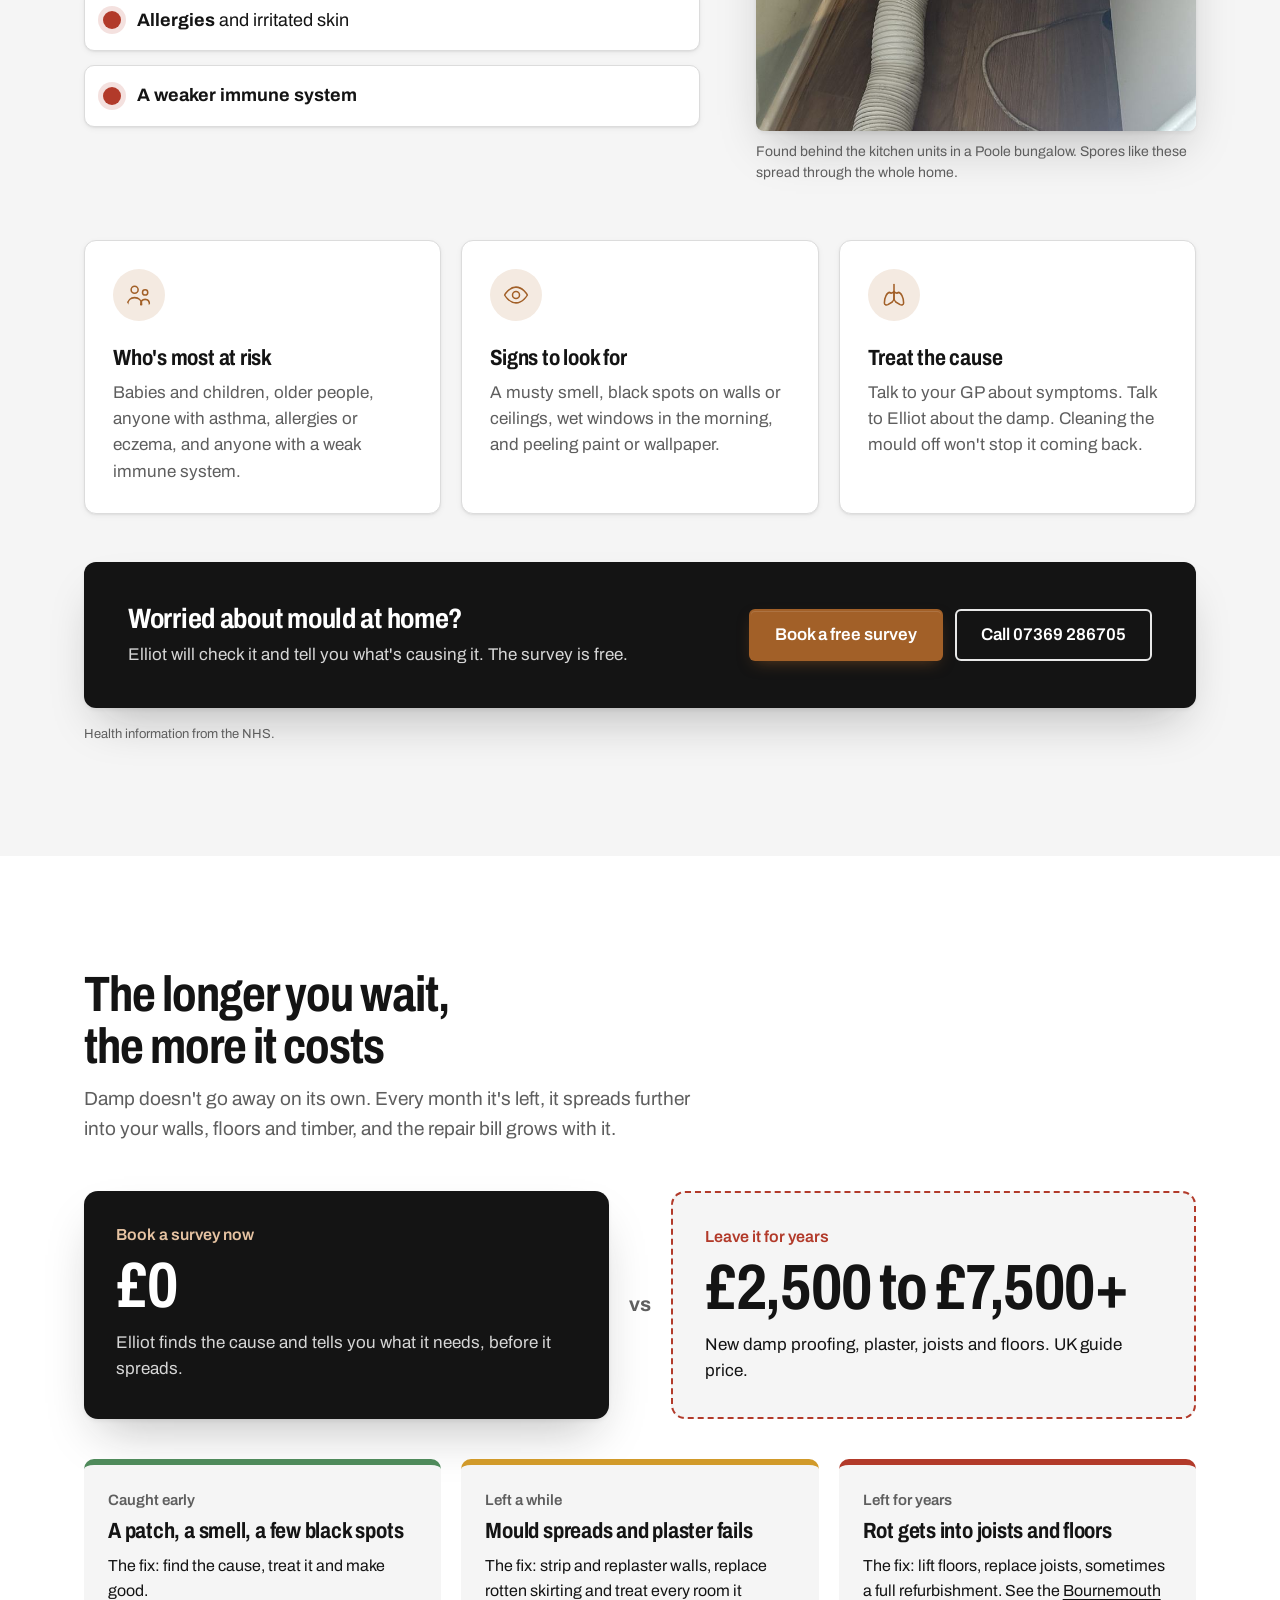
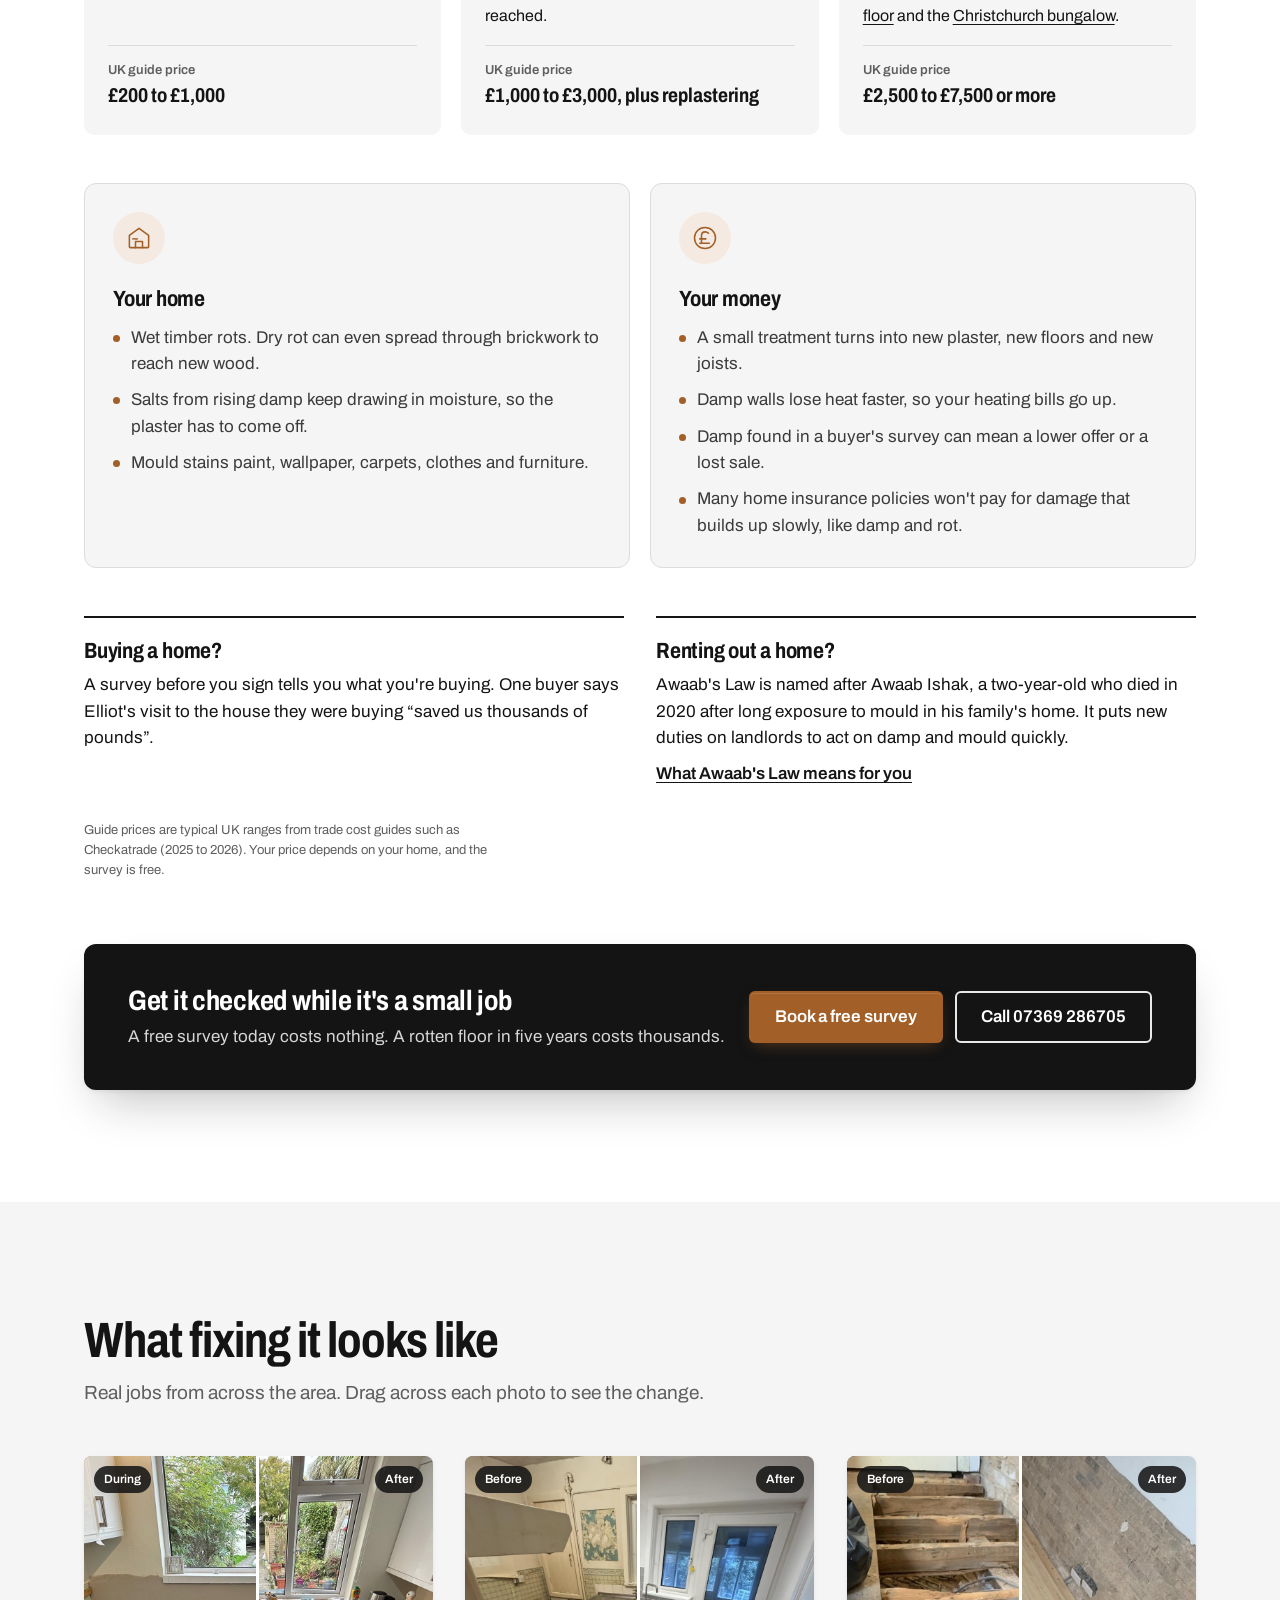
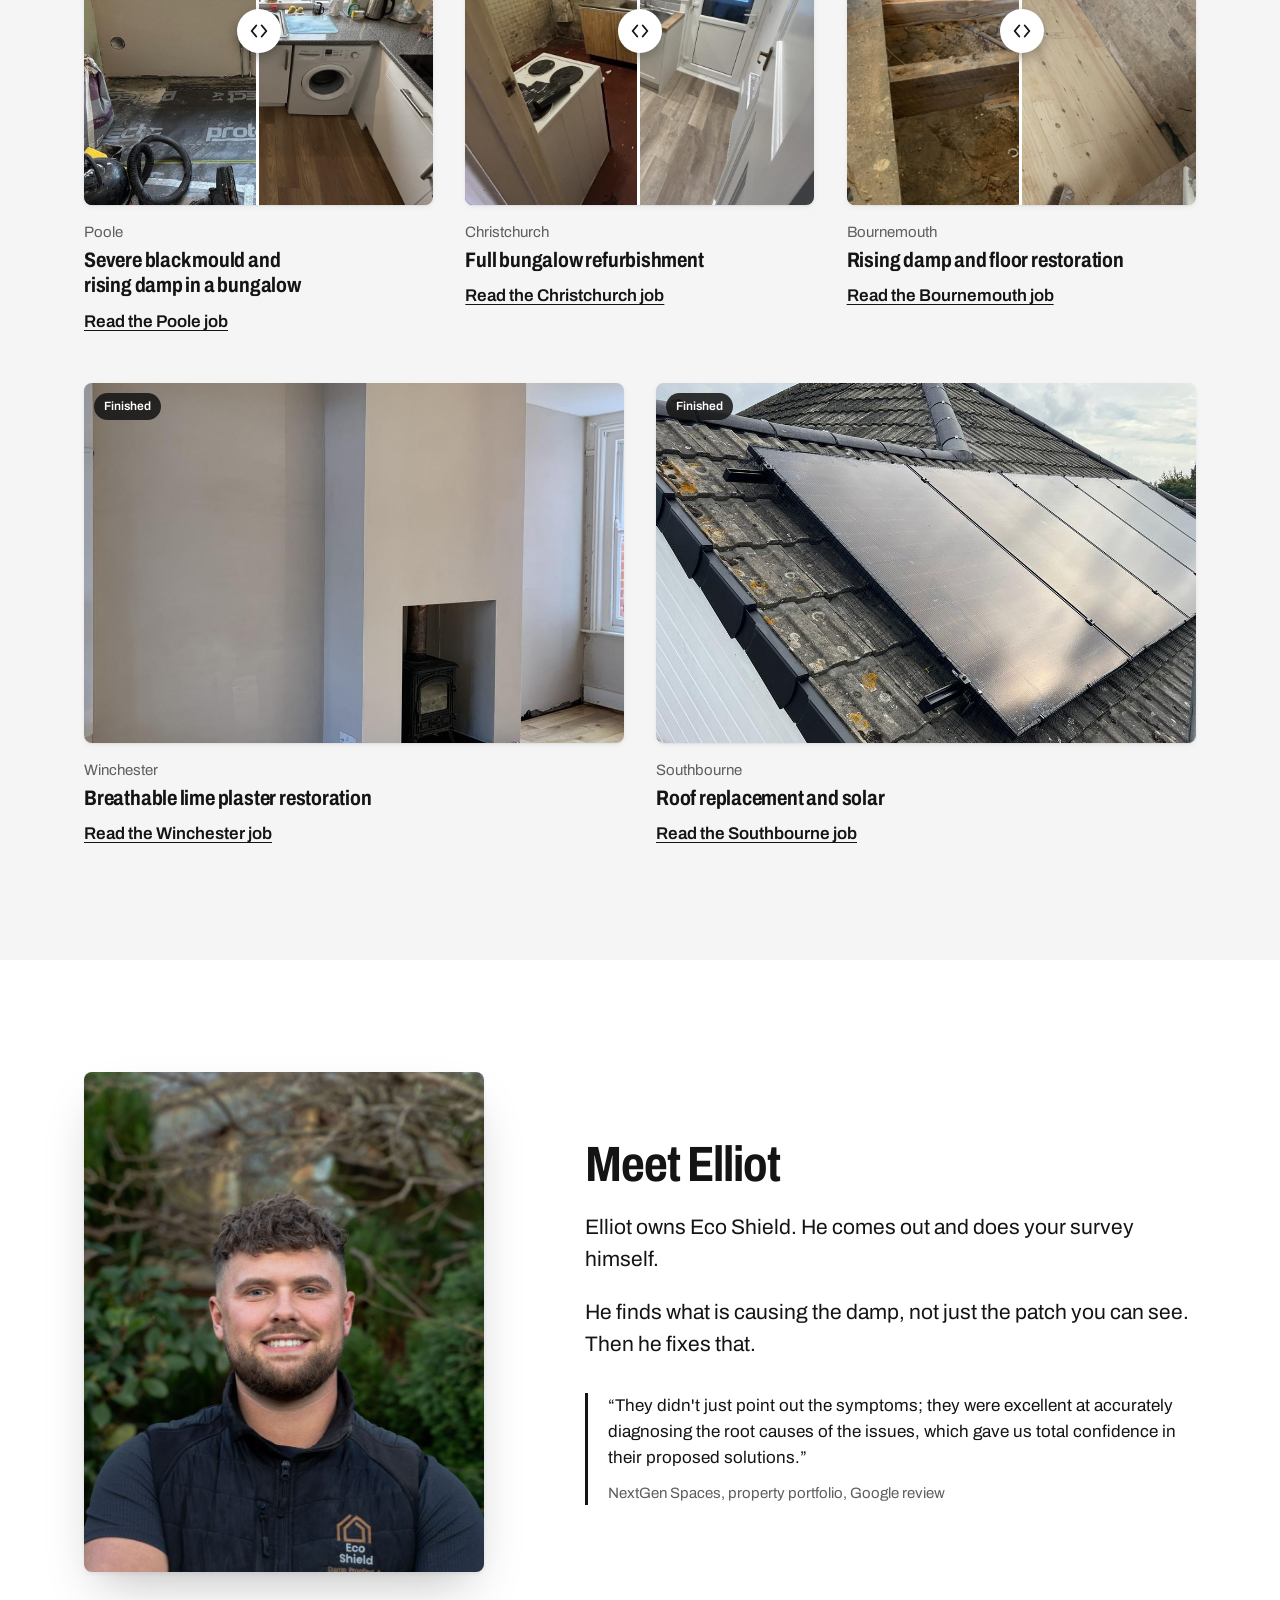
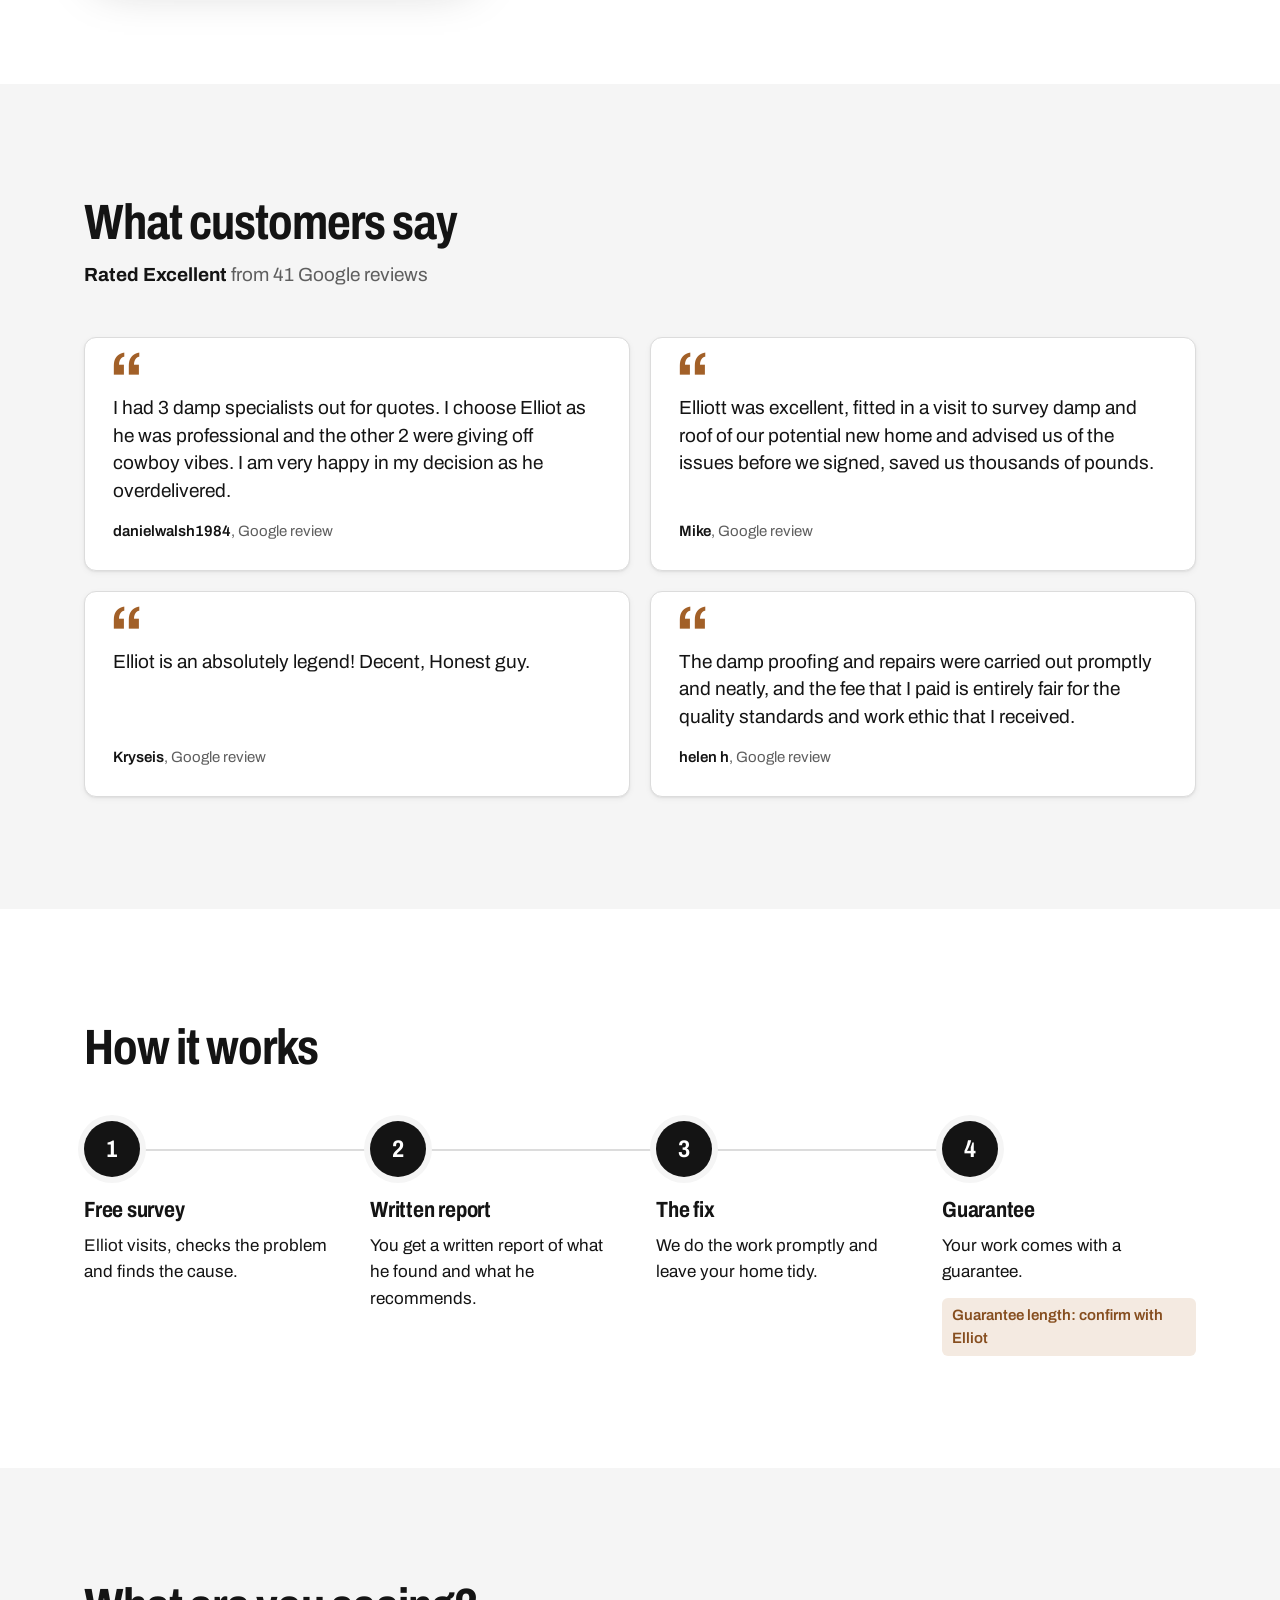
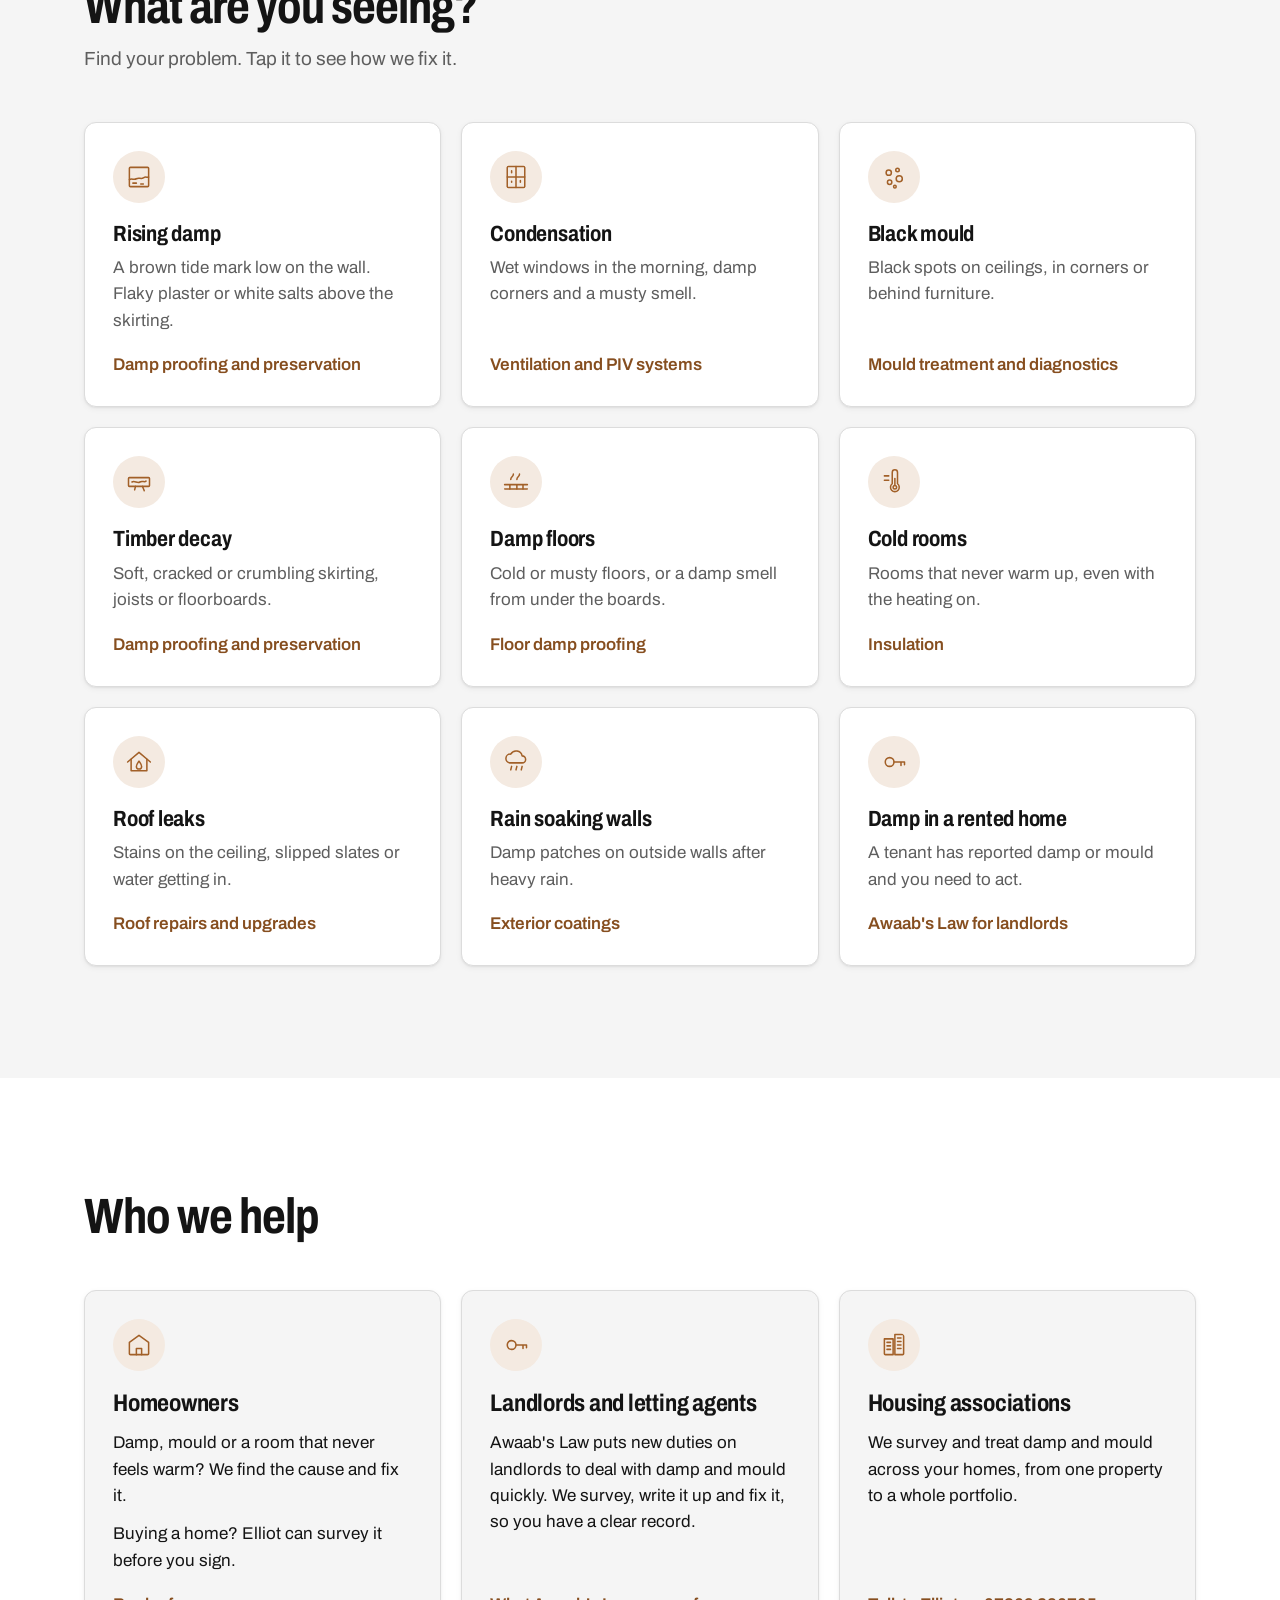
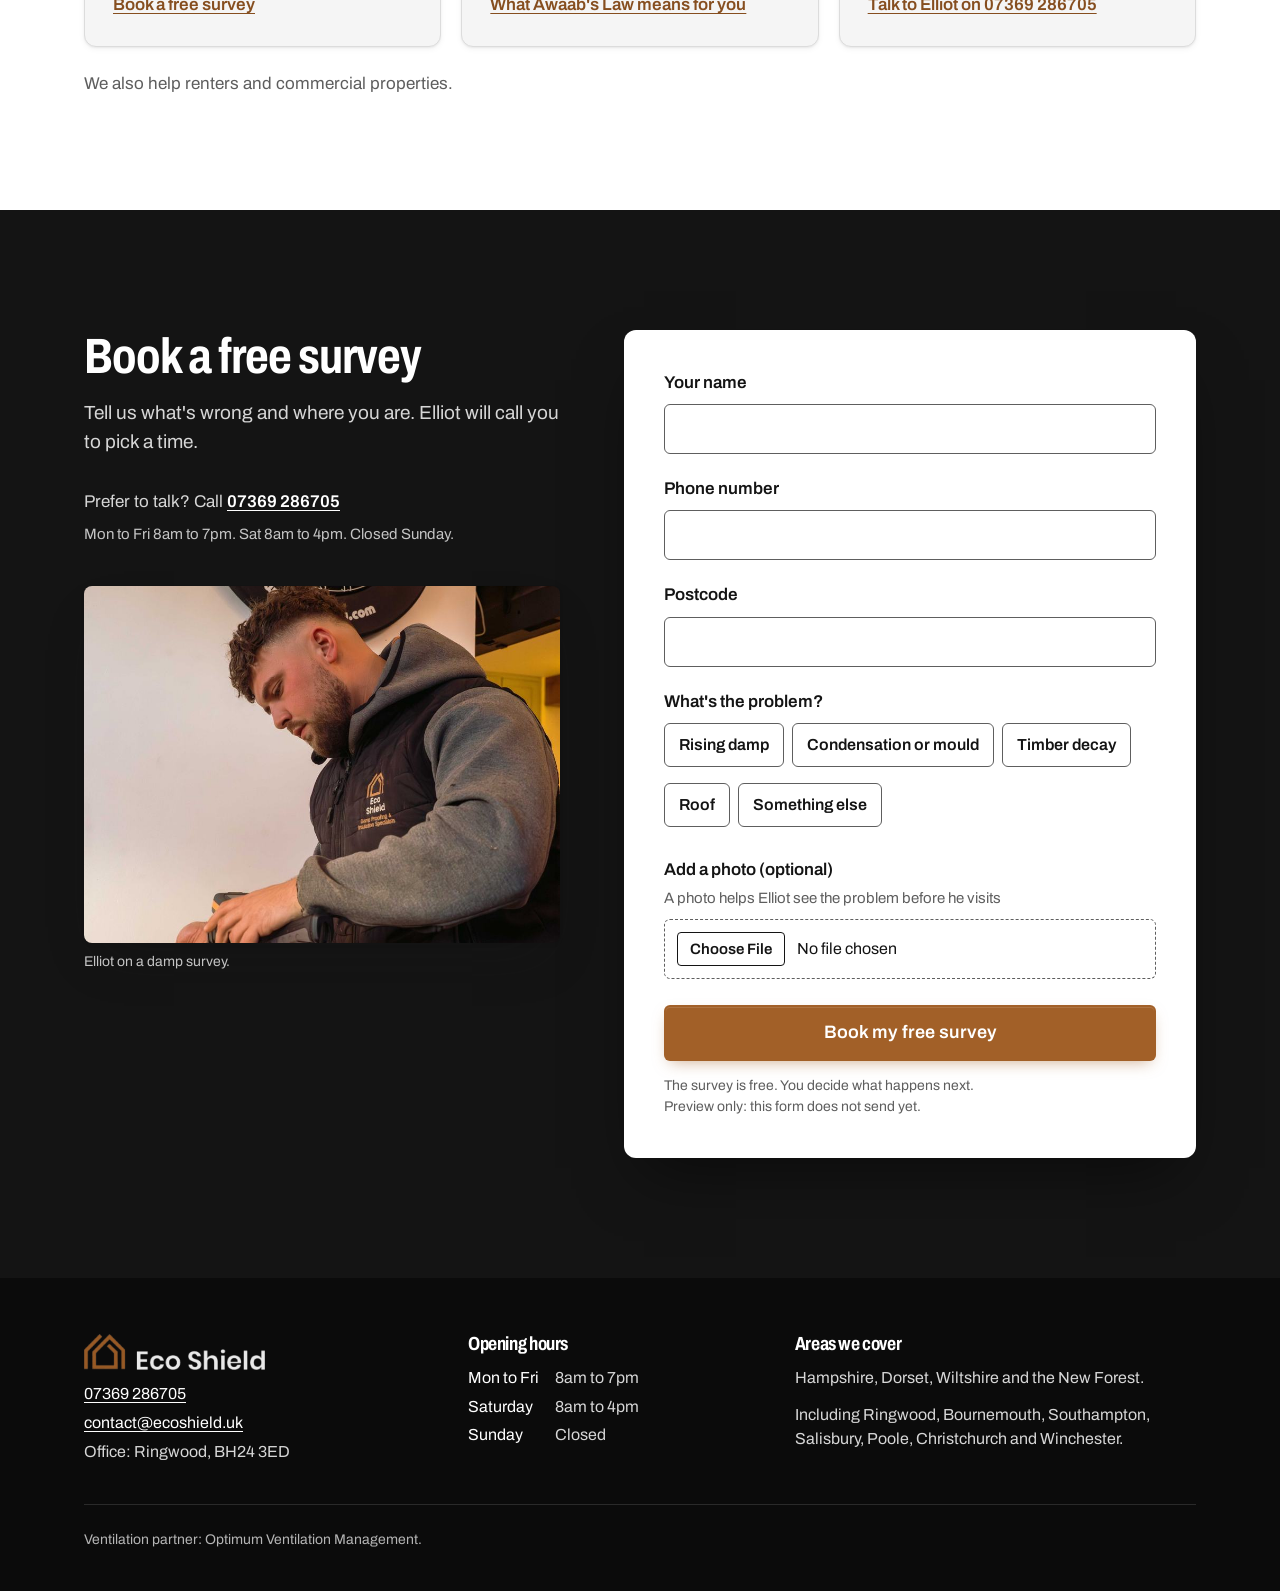
==== commit f3b3bd45: "Sell on health risks and the cost of waiting Add a health section, a £0-now vs £2,500-£7,500-later c" ====
--- a/ecoshield-preview/index.html
+++ b/ecoshield-preview/index.html
@@ -673,6 +673,52 @@
 }
 
 /* ===== Round 3: photo hero, sliders, cost of waiting ===== */
+/* Health and cost story */
+.health-grid { display: grid; grid-template-columns: minmax(0, 7fr) minmax(0, 5fr); gap: 56px; align-items: center; }
+.health-list { list-style: none; margin: 0; padding: 0; display: grid; gap: 14px; }
+.health-list li { position: relative; padding: 16px 18px 16px 52px; background: var(--limewash); border: 1px solid var(--rule); border-radius: 10px; font-size: 1.125rem; box-shadow: var(--shadow-sm); }
+.health-list li::before { content: ""; position: absolute; left: 18px; top: 50%; width: 18px; height: 18px; margin-top: -9px; border-radius: 50%; background: #B23A2A; box-shadow: 0 0 0 5px rgba(178, 58, 42, 0.15); }
+.health-photo img { width: 100%; aspect-ratio: 4 / 5; object-fit: cover; border-radius: var(--radius); box-shadow: var(--shadow-lg); }
+.health-photo figcaption { margin-top: 10px; font-size: 0.875rem; color: var(--slate-grey); }
+.health-cards { margin-top: 56px; display: grid; grid-template-columns: repeat(3, minmax(0, 1fr)); gap: 20px; }
+.hcard { background: var(--limewash); border: 1px solid var(--rule); border-radius: 12px; padding: 28px; box-shadow: var(--shadow-sm); }
+.hcard svg { width: 52px; height: 52px; padding: 12px; background: var(--green-tint); border-radius: 50%; fill: none; stroke: var(--green); stroke-width: 1.75; stroke-linecap: round; stroke-linejoin: round; }
+.hcard h3 { margin-top: 16px; font-size: 1.375rem; }
+.hcard p { margin-top: 8px; color: var(--slate-grey); }
+.health .late-cta { margin-top: 48px; }
+.health .late-source { margin-top: 16px; }
+.anchor {
+  display: grid; grid-template-columns: minmax(0, 1fr) auto minmax(0, 1fr);
+  align-items: stretch; gap: 20px; margin-bottom: 40px;
+}
+.anchor-side { border-radius: 14px; padding: 32px; }
+.anchor-now { background: var(--slate); color: #fff; box-shadow: var(--shadow-lg); }
+.anchor-later { background: var(--lime); border: 2px dashed #B23A2A; }
+.anchor-label { font-weight: 600; font-size: 1rem; }
+.anchor-now .anchor-label { color: #E6C3A2; }
+.anchor-later .anchor-label { color: #B23A2A; }
+.anchor-price { margin-top: 6px; font-size: clamp(2.5rem, 1.6rem + 3vw, 4rem); font-weight: 700; line-height: 1; font-variation-settings: "wdth" 78; letter-spacing: -0.02em; }
+.anchor-now .anchor-price { color: #fff; }
+.anchor-side p:last-child { margin-top: 12px; }
+.anchor-now p:last-child { color: #D6D6D6; }
+.anchor-vs { align-self: center; font-weight: 700; font-size: 1.25rem; color: var(--slate-grey); }
+.late-proof { grid-template-columns: 1fr; }
+.late-notes { display: grid; grid-template-columns: 1fr 1fr; gap: 32px; }
+.late-note, .late-note:first-child { border-top: 2px solid var(--slate); padding-top: 20px; }
+.late-notes .late-source { grid-column: 1 / -1; margin-top: 0; }
+@media (max-width: 960px) {
+  .health-grid { grid-template-columns: 1fr; gap: 32px; }
+  .health-photo { max-width: 420px; }
+  .health-cards { grid-template-columns: 1fr; }
+  .anchor { grid-template-columns: 1fr; }
+  .anchor-vs { justify-self: center; }
+  .late-notes { grid-template-columns: 1fr; }
+}
+@media (max-width: 720px) {
+  .anchor-side { padding: 24px; }
+  .hcard { padding: 22px; }
+}
+
 /* Hero safety copy */
 .hero .hero-sub { max-width: 34ch; }
 .hero-offer {
@@ -965,6 +1011,18 @@
   .damage { gap: 32px; margin-top: 48px; }
   .late-proof { margin-top: 48px; gap: 32px; }
 }
+
+/* Cost section layout fixes */
+.late .damage { grid-template-columns: repeat(2, minmax(0, 1fr)); gap: 20px; margin-top: 48px; }
+.late .damage-col { background: var(--lime); border: 1px solid var(--rule); border-radius: 12px; padding: 28px; }
+.late .late-proof { display: block; margin-top: 48px; }
+.late .late-notes { display: grid; grid-template-columns: repeat(2, minmax(0, 1fr)); gap: 32px; }
+.late .late-note { border-top: 2px solid var(--slate); padding: 20px 0 0; }
+.late .late-notes .late-source { grid-column: 1 / -1; }
+@media (max-width: 960px) {
+  .late .damage, .late .late-notes { grid-template-columns: 1fr; }
+}
+@media (max-width: 720px) { .late .damage-col { padding: 22px; } }
 </style>
 </head>
 <body>
@@ -1021,8 +1079,224 @@
   </div>
 </section>
 
+<!-- Health -->
+<section class="section health" id="health" aria-labelledby="health-title">
+  <div class="wrap">
+    <div class="health-grid">
+      <div>
+        <div class="section-head">
+          <h2 id="health-title">What mould does to your family</h2>
+          <p>Mould releases spores into the air you breathe, often in the bedroom where you sleep. The NHS says people living with damp and mould are more likely to get:</p>
+        </div>
+        <ul class="health-list">
+          <li><strong>Breathing problems</strong> and chest infections</li>
+          <li><strong>Asthma</strong>, or asthma that gets worse</li>
+          <li><strong>Allergies</strong> and irritated skin</li>
+          <li><strong>A weaker immune system</strong></li>
+        </ul>
+      </div>
+      <figure class="health-photo">
+        <img src="images/poole-mould.jpg" width="800" height="1000" loading="lazy" decoding="async" alt="Black mould spread across the wall behind kitchen units in a Poole bungalow">
+        <figcaption>Found behind the kitchen units in a Poole bungalow. Spores like these spread through the whole home.</figcaption>
+      </figure>
+    </div>
+
+    <div class="health-cards">
+      <div class="hcard">
+        <svg viewBox="0 0 32 32" aria-hidden="true"><circle cx="11" cy="10" r="4"/><circle cx="23" cy="13" r="3"/><path d="M3 27c0-5 3.5-8 8-8s8 3 8 8"/><path d="M18 27c0-3.5 2-6 5-6s5 2.5 5 6"/></svg>
+        <h3>Who's most at risk</h3>
+        <p>Babies and children, older people, anyone with asthma, allergies or eczema, and anyone with a weak immune system.</p>
+      </div>
+      <div class="hcard">
+        <svg viewBox="0 0 32 32" aria-hidden="true"><path d="M3 16s5-9 13-9 13 9 13 9-5 9-13 9S3 16 3 16z"/><circle cx="16" cy="16" r="4"/></svg>
+        <h3>Signs to look for</h3>
+        <p>A musty smell, black spots on walls or ceilings, wet windows in the morning, and peeling paint or wallpaper.</p>
+      </div>
+      <div class="hcard">
+        <svg viewBox="0 0 32 32" aria-hidden="true"><path d="M16 4v10"/><path d="M16 12c-2 2-4 2-5 1-3 0-6 6-6 12 0 2 2 3 4 2l5-3c1-1 2-3 2-5z"/><path d="M16 12c2 2 4 2 5 1 3 0 6 6 6 12 0 2-2 3-4 2l-5-3c-1-1-2-3-2-5z"/></svg>
+        <h3>Treat the cause</h3>
+        <p>Talk to your GP about symptoms. Talk to Elliot about the damp. Cleaning the mould off won't stop it coming back.</p>
+      </div>
+    </div>
+
+    <div class="late-cta">
+      <div>
+        <h3>Worried about mould at home?</h3>
+        <p>Elliot will check it and tell you what's causing it. The survey is free.</p>
+      </div>
+      <div class="late-actions">
+        <a class="btn btn-primary" href="#book">Book a free survey</a>
+        <a class="btn btn-light" href="tel:07369286705">Call 07369 286705</a>
+      </div>
+    </div>
+    <p class="late-source">Health information from the NHS.</p>
+  </div>
+</section>
+
+<!-- Don't leave it too late -->
+<section class="section late tone-white" aria-labelledby="late-title">
+  <div class="wrap">
+    <div class="section-head">
+      <h2 id="late-title">The longer you wait, the more it costs</h2>
+      <p>Damp doesn't go away on its own. Every month it's left, it spreads further into your walls, floors and timber, and the repair bill grows with it.</p>
+    </div>
+
+    <div class="anchor">
+      <div class="anchor-side anchor-now">
+        <p class="anchor-label">Book a survey now</p>
+        <p class="anchor-price">£0</p>
+        <p>Elliot finds the cause and tells you what it needs, before it spreads.</p>
+      </div>
+      <div class="anchor-vs" aria-hidden="true">vs</div>
+      <div class="anchor-side anchor-later">
+        <p class="anchor-label">Leave it for years</p>
+        <p class="anchor-price">£2,500 to £7,500+</p>
+        <p>New damp proofing, plaster, joists and floors. UK guide price.</p>
+      </div>
+    </div>
+
+    <ol class="stages">
+      <li class="stage stage-1">
+        <p class="stage-when">Caught early</p>
+        <h3>A patch, a smell, a few black spots</h3>
+        <p>The fix: find the cause, treat it and make good.</p>
+        <p class="stage-cost"><span>UK guide price</span> £200 to £1,000</p>
+      </li>
+      <li class="stage stage-2">
+        <p class="stage-when">Left a while</p>
+        <h3>Mould spreads and plaster fails</h3>
+        <p>The fix: strip and replaster walls, replace rotten skirting and treat every room it reached.</p>
+        <p class="stage-cost"><span>UK guide price</span> £1,000 to £3,000, plus replastering</p>
+      </li>
+      <li class="stage stage-3">
+        <p class="stage-when">Left for years</p>
+        <h3>Rot gets into joists and floors</h3>
+        <p>The fix: lift floors, replace joists, sometimes a full refurbishment. See the <a href="https://ecoshield.uk/rising-damp-floor-restoration-in-bournemouth/">Bournemouth floor</a> and the <a href="https://ecoshield.uk/full-bungalow-refurbishment-christchurch/">Christchurch bungalow</a>.</p>
+        <p class="stage-cost"><span>UK guide price</span> £2,500 to £7,500 or more</p>
+      </li>
+    </ol>
+
+    <div class="damage">
+      <div class="damage-col">
+        <svg viewBox="0 0 32 32" aria-hidden="true"><path d="M5 27V13l11-8 11 8v14z"/><path d="M12 27v-7h8v7"/><path d="M9 17c2-1 3 1 5 0"/></svg>
+        <h3>Your home</h3>
+        <ul>
+          <li>Wet timber rots. Dry rot can even spread through brickwork to reach new wood.</li>
+          <li>Salts from rising damp keep drawing in moisture, so the plaster has to come off.</li>
+          <li>Mould stains paint, wallpaper, carpets, clothes and furniture.</li>
+        </ul>
+      </div>
+      <div class="damage-col">
+        <svg viewBox="0 0 32 32" aria-hidden="true"><circle cx="16" cy="16" r="12"/><path d="M20 10.5c-1-1-2.4-1.5-3.8-1.5-2.6 0-4.2 1.8-4.2 4.2V22"/><path d="M10 17h7M10 22h11"/></svg>
+        <h3>Your money</h3>
+        <ul>
+          <li>A small treatment turns into new plaster, new floors and new joists.</li>
+          <li>Damp walls lose heat faster, so your heating bills go up.</li>
+          <li>Damp found in a buyer's survey can mean a lower offer or a lost sale.</li>
+          <li>Many home insurance policies won't pay for damage that builds up slowly, like damp and rot.</li>
+        </ul>
+      </div>
+    </div>
+
+    <div class="late-proof">
+      <div class="late-notes">
+        <div class="late-note">
+          <h3>Buying a home?</h3>
+          <p>A survey before you sign tells you what you're buying. One buyer says Elliot's visit to the house they were buying “saved us thousands of pounds”.</p>
+        </div>
+        <div class="late-note">
+          <h3>Renting out a home?</h3>
+          <p>Awaab's Law is named after Awaab Ishak, a two-year-old who died in 2020 after long exposure to mould in his family's home. It puts new duties on landlords to act on damp and mould quickly.</p>
+          <a href="https://ecoshield.uk/awaabs-law/">What Awaab's Law means for you</a>
+        </div>
+        <p class="late-source">Guide prices are typical UK ranges from trade cost guides such as Checkatrade (2025 to 2026). Your price depends on your home, and the survey is free.</p>
+      </div>
+    </div>
+
+    <div class="late-cta">
+      <div>
+        <h3>Get it checked while it's a small job</h3>
+        <p>A free survey today costs nothing. A rotten floor in five years costs thousands.</p>
+      </div>
+      <div class="late-actions">
+        <a class="btn btn-primary" href="#book">Book a free survey</a>
+        <a class="btn btn-light" href="tel:07369286705">Call 07369 286705</a>
+      </div>
+    </div>
+  </div>
+</section>
+
+<!-- 7. Recent work -->
+<section class="section" aria-labelledby="work-title">
+  <div class="wrap">
+    <div class="section-head">
+      <h2 id="work-title">What fixing it looks like</h2>
+      <p>Real jobs from across the area. Drag across each photo to see the change.</p>
+    </div>
+    <ul class="cases">
+      <li class="case">
+      <div class="ba" style="--pos: 50%">
+        <img class="ba-after" src="images/ba-poole-a.jpg" width="1000" height="1000" loading="lazy" decoding="async" alt="The finished kitchen in the Poole bungalow, clean and dry">
+        <div class="ba-before"><img src="images/ba-poole-b.jpg" width="1000" height="1000" loading="lazy" decoding="async" alt="The Poole kitchen stripped back to bare walls during the work"></div>
+        <span class="ba-tag ba-tag-b" aria-hidden="true">During</span>
+        <span class="ba-tag ba-tag-a" aria-hidden="true">After</span>
+        <input class="ba-range" type="range" min="0" max="100" value="50" aria-label="Slide to compare during and after photos, Poole">
+        <span class="ba-handle" aria-hidden="true"><svg viewBox="0 0 24 24"><path d="M9 6l-5 6 5 6M15 6l5 6-5 6"/></svg></span>
+      </div>
+        <p class="case-town">Poole</p>
+        <h3>Severe black mould and rising damp in a bungalow</h3>
+        <a href="https://ecoshield.uk/severe-black-mould-and-rising-damp-treatment-poole-bungalow/">Read the Poole job</a>
+      </li>
+      <li class="case">
+      <div class="ba" style="--pos: 50%">
+        <img class="ba-after" src="images/ba-christchurch-a.jpg" width="1000" height="1000" loading="lazy" decoding="async" alt="The same kitchen after the refurbishment">
+        <div class="ba-before"><img src="images/ba-christchurch-b.jpg" width="1000" height="1000" loading="lazy" decoding="async" alt="The old kitchen in the Christchurch bungalow with a worn floor and stained walls"></div>
+        <span class="ba-tag ba-tag-b" aria-hidden="true">Before</span>
+        <span class="ba-tag ba-tag-a" aria-hidden="true">After</span>
+        <input class="ba-range" type="range" min="0" max="100" value="50" aria-label="Slide to compare before and after photos, Christchurch">
+        <span class="ba-handle" aria-hidden="true"><svg viewBox="0 0 24 24"><path d="M9 6l-5 6 5 6M15 6l5 6-5 6"/></svg></span>
+      </div>
+        <p class="case-town">Christchurch</p>
+        <h3>Full bungalow refurbishment</h3>
+        <a href="https://ecoshield.uk/full-bungalow-refurbishment-christchurch/">Read the Christchurch job</a>
+      </li>
+      <li class="case">
+      <div class="ba" style="--pos: 50%">
+        <img class="ba-after" src="images/ba-bournemouth-a.jpg" width="1000" height="1000" loading="lazy" decoding="async" alt="The same room with new timber floorboards laid">
+        <div class="ba-before"><img src="images/ba-bournemouth-b.jpg" width="1000" height="1000" loading="lazy" decoding="async" alt="Rotten floor joists and bare earth under a lifted floor in Bournemouth"></div>
+        <span class="ba-tag ba-tag-b" aria-hidden="true">Before</span>
+        <span class="ba-tag ba-tag-a" aria-hidden="true">After</span>
+        <input class="ba-range" type="range" min="0" max="100" value="50" aria-label="Slide to compare before and after photos, Bournemouth">
+        <span class="ba-handle" aria-hidden="true"><svg viewBox="0 0 24 24"><path d="M9 6l-5 6 5 6M15 6l5 6-5 6"/></svg></span>
+      </div>
+        <p class="case-town">Bournemouth</p>
+        <h3>Rising damp and floor restoration</h3>
+        <a href="https://ecoshield.uk/rising-damp-floor-restoration-in-bournemouth/">Read the Bournemouth job</a>
+      </li>
+      <li class="case case-wide">
+      <div class="ba ba-single">
+        <img class="ba-after" src="images/winchester-after.jpg" width="1000" height="1000" loading="lazy" decoding="async" alt="A chimney breast and wall finished in breathable lime plaster in Winchester">
+        <span class="ba-tag ba-tag-b" aria-hidden="true">Finished</span>
+      </div>
+        <p class="case-town">Winchester</p>
+        <h3>Breathable lime plaster restoration</h3>
+        <a href="https://ecoshield.uk/breathable-lime-plaster-restoration-in-winchester/">Read the Winchester job</a>
+      </li>
+      <li class="case case-wide">
+      <div class="ba ba-single">
+        <img class="ba-after" src="images/southbourne-after.jpg" width="1000" height="1000" loading="lazy" decoding="async" alt="New roof with solar panels on a bungalow in Southbourne">
+        <span class="ba-tag ba-tag-b" aria-hidden="true">Finished</span>
+      </div>
+        <p class="case-town">Southbourne</p>
+        <h3>Roof replacement and solar</h3>
+        <a href="https://ecoshield.uk/roof-replacement-solar-installation-southbourne/">Read the Southbourne job</a>
+      </li>
+    </ul>
+  </div>
+</section>
+
 <!-- 3. Meet Elliot -->
-<section class="section elliot" aria-labelledby="elliot-title">
+<section class="section elliot tone-white" aria-labelledby="elliot-title">
   <div class="wrap">
     <img class="portrait" src="images/elliot.jpg" width="900" height="1125" loading="lazy" decoding="async" alt="Elliot, owner of Eco Shield, in his Eco Shield work gilet">
     <div class="elliot-text">
@@ -1039,6 +1313,136 @@
   </div>
 </section>
 
+<!-- 8. More reviews -->
+<section class="section" id="reviews" aria-labelledby="reviews-title">
+  <div class="wrap">
+    <div class="section-head">
+      <h2 id="reviews-title">What customers say</h2>
+      <p class="rating-line"><strong>Rated Excellent</strong> from 41 Google reviews</p>
+    </div>
+    <ul class="reviews">
+      <li>
+        <figure class="review">
+          <blockquote><p>I had 3 damp specialists out for quotes. I choose Elliot as he was professional and the other 2 were giving off cowboy vibes. I am very happy in my decision as he overdelivered.</p></blockquote>
+          <figcaption><strong>danielwalsh1984</strong>, Google review</figcaption>
+        </figure>
+      </li>
+      <li>
+        <figure class="review">
+          <blockquote><p>Elliott was excellent, fitted in a visit to survey damp and roof of our potential new home and advised us of the issues before we signed, saved us thousands of pounds.</p></blockquote>
+          <figcaption><strong>Mike</strong>, Google review</figcaption>
+        </figure>
+      </li>
+      <li>
+        <figure class="review">
+          <blockquote><p>Elliot is an absolutely legend! Decent, Honest guy.</p></blockquote>
+          <figcaption><strong>Kryseis</strong>, Google review</figcaption>
+        </figure>
+      </li>
+      <li>
+        <figure class="review">
+          <blockquote><p>The damp proofing and repairs were carried out promptly and neatly, and the fee that I paid is entirely fair for the quality standards and work ethic that I received.</p></blockquote>
+          <figcaption><strong>helen h</strong>, Google review</figcaption>
+        </figure>
+      </li>
+    </ul>
+  </div>
+</section>
+
+<!-- 6. How it works -->
+<section class="section tone-white" aria-labelledby="how-title">
+  <div class="wrap">
+    <div class="section-head">
+      <h2 id="how-title">How it works</h2>
+    </div>
+    <ol class="steps">
+      <li class="step">
+        <h3>Free survey</h3>
+        <p>Elliot visits, checks the problem and finds the cause.</p>
+      </li>
+      <li class="step">
+        <h3>Written report</h3>
+        <p>You get a written report of what he found and what he recommends.</p>
+      </li>
+      <li class="step">
+        <h3>The fix</h3>
+        <p>We do the work promptly and leave your home tidy.</p>
+      </li>
+      <li class="step">
+        <h3>Guarantee</h3>
+        <p>Your work comes with a guarantee.</p>
+        <span class="ph-inline">Guarantee length: confirm with Elliot</span>
+      </li>
+    </ol>
+  </div>
+</section>
+
+<!-- 5. Problems we fix -->
+<section class="section" aria-labelledby="problems-title">
+  <div class="wrap">
+    <div class="section-head">
+      <h2 id="problems-title">What are you seeing?</h2>
+      <p>Find your problem. Tap it to see how we fix it.</p>
+    </div>
+    <ul class="problem-cards">
+      <li class="pcard">
+        <svg viewBox="0 0 32 32" aria-hidden="true"><path d="M5 5h22v22H5z"/><path d="M5 19c3-2 5 1 8-1s5 1 8-1 4 0 6-1"/><path d="M9 23h4M18 24h3"/></svg>
+        <h3>Rising damp</h3>
+        <p>A brown tide mark low on the wall. Flaky plaster or white salts above the skirting.</p>
+        <a href="https://ecoshield.uk/damp-proofing-and-preservation/">Damp proofing and preservation</a>
+      </li>
+      <li class="pcard">
+        <svg viewBox="0 0 32 32" aria-hidden="true"><rect x="6" y="4" width="20" height="24" rx="1"/><path d="M16 4v24M6 16h20"/><path d="M11 9v2M21 20v2M11 21v1"/></svg>
+        <h3>Condensation</h3>
+        <p>Wet windows in the morning, damp corners and a musty smell.</p>
+        <a href="https://ecoshield.uk/ventilation-solutions-hampshire-dorset/">Ventilation and PIV systems</a>
+      </li>
+      <li class="pcard">
+        <svg viewBox="0 0 32 32" aria-hidden="true"><circle cx="10" cy="11" r="3"/><circle cx="20" cy="8" r="2"/><circle cx="22" cy="18" r="3.5"/><circle cx="11" cy="22" r="2.5"/><circle cx="17" cy="27" r="1.5"/></svg>
+        <h3>Black mould</h3>
+        <p>Black spots on ceilings, in corners or behind furniture.</p>
+        <a href="https://ecoshield.uk/mould-treatment-diagnostics/">Mould treatment and diagnostics</a>
+      </li>
+      <li class="pcard">
+        <svg viewBox="0 0 32 32" aria-hidden="true"><rect x="4" y="11" width="24" height="10" rx="1"/><path d="M8 16c3-2 6 2 9 0s5 1 7-1"/><path d="M20 21l2 5M12 21l-1 4"/></svg>
+        <h3>Timber decay</h3>
+        <p>Soft, cracked or crumbling skirting, joists or floorboards.</p>
+        <a href="https://ecoshield.uk/damp-proofing-and-preservation/">Damp proofing and preservation</a>
+      </li>
+      <li class="pcard">
+        <svg viewBox="0 0 32 32" aria-hidden="true"><path d="M3 24h26"/><path d="M3 19h26M9 19v5M17 19v5M24 19v5"/><path d="M10 13c0-3 3-3 3-6M17 13c0-3 3-3 3-6"/></svg>
+        <h3>Damp floors</h3>
+        <p>Cold or musty floors, or a damp smell from under the boards.</p>
+        <a href="https://ecoshield.uk/floor-damp-proofing-subfloor-refurbishment-services/">Floor damp proofing</a>
+      </li>
+      <li class="pcard">
+        <svg viewBox="0 0 32 32" aria-hidden="true"><path d="M14 5a3 3 0 0 1 6 0v13a5 5 0 1 1-6 0z"/><path d="M17 12v8"/><circle cx="17" cy="22" r="2"/><path d="M5 9h5M5 14h5"/></svg>
+        <h3>Cold rooms</h3>
+        <p>Rooms that never warm up, even with the heating on.</p>
+        <a href="https://ecoshield.uk/insulation/">Insulation</a>
+      </li>
+      <li class="pcard">
+        <svg viewBox="0 0 32 32" aria-hidden="true"><path d="M3 16 16 5l13 11"/><path d="M7 13v13h18V13"/><path d="M16 15c-2 3-3 4-3 6a3 3 0 0 0 6 0c0-2-1-3-3-6z"/></svg>
+        <h3>Roof leaks</h3>
+        <p>Stains on the ceiling, slipped slates or water getting in.</p>
+        <a href="https://ecoshield.uk/roof-repairs-upgrades/">Roof repairs and upgrades</a>
+      </li>
+      <li class="pcard">
+        <svg viewBox="0 0 32 32" aria-hidden="true"><path d="M9 17a5 5 0 0 1 1-10 7 7 0 0 1 13 2 4 4 0 0 1 0 8z"/><path d="M11 21l-1 4M17 21l-1 4M23 21l-1 4"/></svg>
+        <h3>Rain soaking walls</h3>
+        <p>Damp patches on outside walls after heavy rain.</p>
+        <a href="https://ecoshield.uk/exterior-coatings/">Exterior coatings</a>
+      </li>
+      <li class="pcard">
+        <svg viewBox="0 0 32 32" aria-hidden="true"><circle cx="11" cy="16" r="5"/><path d="M16 16h12M24 16v4M28 16v3"/></svg>
+        <h3>Damp in a rented home</h3>
+        <p>A tenant has reported damp or mould and you need to act.</p>
+        <a href="https://ecoshield.uk/awaabs-law/">Awaab's Law for landlords</a>
+      </li>
+    </ul>
+  </div>
+</section>
+
 <!-- 4. Who we help -->
 <section class="section tone-white" aria-labelledby="help-title">
   <div class="wrap">
@@ -1067,297 +1471,6 @@
       </div>
     </div>
     <p class="routes-note">We also help renters and commercial properties.</p>
-  </div>
-</section>
-
-<!-- 5. Problems we fix -->
-<section class="section" aria-labelledby="problems-title">
-  <div class="wrap">
-    <div class="section-head">
-      <h2 id="problems-title">What are you seeing?</h2>
-      <p>Find your problem. Tap it to see how we fix it.</p>
-    </div>
-    <ul class="problem-cards">
-      <li class="pcard">
-        <svg viewBox="0 0 32 32" aria-hidden="true"><path d="M5 5h22v22H5z"/><path d="M5 19c3-2 5 1 8-1s5 1 8-1 4 0 6-1"/><path d="M9 23h4M18 24h3"/></svg>
-        <h3>Rising damp</h3>
-        <p>A brown tide mark low on the wall. Flaky plaster or white salts above the skirting.</p>
-        <a href="https://ecoshield.uk/damp-proofing-and-preservation/">Damp proofing and preservation</a>
-      </li>
-      <li class="pcard">
-        <svg viewBox="0 0 32 32" aria-hidden="true"><rect x="6" y="4" width="20" height="24" rx="1"/><path d="M16 4v24M6 16h20"/><path d="M11 9v2M21 20v2M11 21v1"/></svg>
-        <h3>Condensation</h3>
-        <p>Wet windows in the morning, damp corners and a musty smell.</p>
-        <a href="https://ecoshield.uk/ventilation-solutions-hampshire-dorset/">Ventilation and PIV systems</a>
-      </li>
-      <li class="pcard">
-        <svg viewBox="0 0 32 32" aria-hidden="true"><circle cx="10" cy="11" r="3"/><circle cx="20" cy="8" r="2"/><circle cx="22" cy="18" r="3.5"/><circle cx="11" cy="22" r="2.5"/><circle cx="17" cy="27" r="1.5"/></svg>
-        <h3>Black mould</h3>
-        <p>Black spots on ceilings, in corners or behind furniture.</p>
-        <a href="https://ecoshield.uk/mould-treatment-diagnostics/">Mould treatment and diagnostics</a>
-      </li>
-      <li class="pcard">
-        <svg viewBox="0 0 32 32" aria-hidden="true"><rect x="4" y="11" width="24" height="10" rx="1"/><path d="M8 16c3-2 6 2 9 0s5 1 7-1"/><path d="M20 21l2 5M12 21l-1 4"/></svg>
-        <h3>Timber decay</h3>
-        <p>Soft, cracked or crumbling skirting, joists or floorboards.</p>
-        <a href="https://ecoshield.uk/damp-proofing-and-preservation/">Damp proofing and preservation</a>
-      </li>
-      <li class="pcard">
-        <svg viewBox="0 0 32 32" aria-hidden="true"><path d="M3 24h26"/><path d="M3 19h26M9 19v5M17 19v5M24 19v5"/><path d="M10 13c0-3 3-3 3-6M17 13c0-3 3-3 3-6"/></svg>
-        <h3>Damp floors</h3>
-        <p>Cold or musty floors, or a damp smell from under the boards.</p>
-        <a href="https://ecoshield.uk/floor-damp-proofing-subfloor-refurbishment-services/">Floor damp proofing</a>
-      </li>
-      <li class="pcard">
-        <svg viewBox="0 0 32 32" aria-hidden="true"><path d="M14 5a3 3 0 0 1 6 0v13a5 5 0 1 1-6 0z"/><path d="M17 12v8"/><circle cx="17" cy="22" r="2"/><path d="M5 9h5M5 14h5"/></svg>
-        <h3>Cold rooms</h3>
-        <p>Rooms that never warm up, even with the heating on.</p>
-        <a href="https://ecoshield.uk/insulation/">Insulation</a>
-      </li>
-      <li class="pcard">
-        <svg viewBox="0 0 32 32" aria-hidden="true"><path d="M3 16 16 5l13 11"/><path d="M7 13v13h18V13"/><path d="M16 15c-2 3-3 4-3 6a3 3 0 0 0 6 0c0-2-1-3-3-6z"/></svg>
-        <h3>Roof leaks</h3>
-        <p>Stains on the ceiling, slipped slates or water getting in.</p>
-        <a href="https://ecoshield.uk/roof-repairs-upgrades/">Roof repairs and upgrades</a>
-      </li>
-      <li class="pcard">
-        <svg viewBox="0 0 32 32" aria-hidden="true"><path d="M9 17a5 5 0 0 1 1-10 7 7 0 0 1 13 2 4 4 0 0 1 0 8z"/><path d="M11 21l-1 4M17 21l-1 4M23 21l-1 4"/></svg>
-        <h3>Rain soaking walls</h3>
-        <p>Damp patches on outside walls after heavy rain.</p>
-        <a href="https://ecoshield.uk/exterior-coatings/">Exterior coatings</a>
-      </li>
-      <li class="pcard">
-        <svg viewBox="0 0 32 32" aria-hidden="true"><circle cx="11" cy="16" r="5"/><path d="M16 16h12M24 16v4M28 16v3"/></svg>
-        <h3>Damp in a rented home</h3>
-        <p>A tenant has reported damp or mould and you need to act.</p>
-        <a href="https://ecoshield.uk/awaabs-law/">Awaab's Law for landlords</a>
-      </li>
-    </ul>
-  </div>
-</section>
-
-<!-- Don't leave it too late -->
-<section class="section late tone-white" aria-labelledby="late-title">
-  <div class="wrap">
-    <div class="section-head">
-      <h2 id="late-title">Don't leave it too late</h2>
-      <p>Mould and damp don't go away on their own. The longer they're left, the further they spread: into your home, your health and your bank balance.</p>
-    </div>
-
-    <ol class="stages">
-      <li class="stage stage-1">
-        <p class="stage-when">Caught early</p>
-        <h3>A patch, a smell, a few black spots</h3>
-        <p>The fix: find the cause, treat it and make good.</p>
-        <p class="stage-cost"><span>UK guide price</span> £200 to £1,000</p>
-      </li>
-      <li class="stage stage-2">
-        <p class="stage-when">Left a while</p>
-        <h3>Mould spreads and plaster fails</h3>
-        <p>The fix: strip and replaster walls, replace rotten skirting and treat every room it reached.</p>
-        <p class="stage-cost"><span>UK guide price</span> £1,000 to £3,000, plus replastering</p>
-      </li>
-      <li class="stage stage-3">
-        <p class="stage-when">Left for years</p>
-        <h3>Rot gets into joists and floors</h3>
-        <p>The fix: lift floors, replace joists, sometimes a full refurbishment. See the <a href="https://ecoshield.uk/rising-damp-floor-restoration-in-bournemouth/">Bournemouth floor</a> and the <a href="https://ecoshield.uk/full-bungalow-refurbishment-christchurch/">Christchurch bungalow</a>.</p>
-        <p class="stage-cost"><span>UK guide price</span> £2,500 to £7,500 or more</p>
-      </li>
-    </ol>
-
-    <div class="damage">
-      <div class="damage-col">
-        <svg viewBox="0 0 32 32" aria-hidden="true"><path d="M16 4v10"/><path d="M16 12c-2 2-4 2-5 1-3 0-6 6-6 12 0 2 2 3 4 2l5-3c1-1 2-3 2-5z"/><path d="M16 12c2 2 4 2 5 1 3 0 6 6 6 12 0 2-2 3-4 2l-5-3c-1-1-2-3-2-5z"/></svg>
-        <h3>Your health</h3>
-        <ul>
-          <li>Mould releases spores you breathe in, often in the bedroom where you sleep.</li>
-          <li>The NHS warns it can cause breathing problems and make asthma and allergies worse.</li>
-          <li>Babies, children, older people and anyone with a lung condition are most at risk.</li>
-        </ul>
-      </div>
-      <div class="damage-col">
-        <svg viewBox="0 0 32 32" aria-hidden="true"><path d="M5 27V13l11-8 11 8v14z"/><path d="M12 27v-7h8v7"/><path d="M9 17c2-1 3 1 5 0"/></svg>
-        <h3>Your home</h3>
-        <ul>
-          <li>Wet timber rots. Dry rot can even spread through brickwork to reach new wood.</li>
-          <li>Salts from rising damp keep drawing in moisture, so the plaster has to come off.</li>
-          <li>Mould stains paint, wallpaper, carpets, clothes and furniture.</li>
-        </ul>
-      </div>
-      <div class="damage-col">
-        <svg viewBox="0 0 32 32" aria-hidden="true"><circle cx="16" cy="16" r="12"/><path d="M20 10.5c-1-1-2.4-1.5-3.8-1.5-2.6 0-4.2 1.8-4.2 4.2V22"/><path d="M10 17h7M10 22h11"/></svg>
-        <h3>Your money</h3>
-        <ul>
-          <li>A small treatment turns into new plaster, new floors and new joists.</li>
-          <li>Damp walls lose heat faster, so your heating bills go up.</li>
-          <li>Damp found in a buyer's survey can mean a lower offer or a lost sale.</li>
-          <li>Many home insurance policies won't pay for damage that builds up slowly, like damp and rot.</li>
-        </ul>
-      </div>
-    </div>
-
-    <div class="late-proof">
-      <figure class="late-photo">
-        <img src="images/poole-mould.jpg" width="800" height="1000" loading="lazy" decoding="async" alt="Black mould spread across the wall behind kitchen units in a Poole bungalow">
-        <figcaption>Hidden behind the kitchen units: black mould and rising damp in a Poole bungalow.</figcaption>
-      </figure>
-      <div class="late-notes">
-        <div class="late-note">
-          <h3>Buying a home?</h3>
-          <p>A survey before you sign tells you what you're buying. One buyer says Elliot's visit to the house they were buying “saved us thousands of pounds”.</p>
-        </div>
-        <div class="late-note">
-          <h3>Renting out a home?</h3>
-          <p>Awaab's Law is named after Awaab Ishak, a two-year-old who died in 2020 after long exposure to mould in his family's home. It puts new duties on landlords to act on damp and mould quickly.</p>
-          <a href="https://ecoshield.uk/awaabs-law/">What Awaab's Law means for you</a>
-        </div>
-        <p class="late-source">Health information from the NHS. Guide prices are typical UK ranges from trade cost guides such as Checkatrade (2025 to 2026). Your price depends on your home, and the survey is free.</p>
-      </div>
-    </div>
-
-    <div class="late-cta">
-      <div>
-        <h3>Spotted damp or mould?</h3>
-        <p>Get it checked now, while it's a small job.</p>
-      </div>
-      <div class="late-actions">
-        <a class="btn btn-primary" href="#book">Book a free survey</a>
-        <a class="btn btn-light" href="tel:07369286705">Call 07369 286705</a>
-      </div>
-    </div>
-  </div>
-</section>
-
-<!-- 6. How it works -->
-<section class="section" aria-labelledby="how-title">
-  <div class="wrap">
-    <div class="section-head">
-      <h2 id="how-title">How it works</h2>
-    </div>
-    <ol class="steps">
-      <li class="step">
-        <h3>Free survey</h3>
-        <p>Elliot visits, checks the problem and finds the cause.</p>
-      </li>
-      <li class="step">
-        <h3>Written report</h3>
-        <p>You get a written report of what he found and what he recommends.</p>
-      </li>
-      <li class="step">
-        <h3>The fix</h3>
-        <p>We do the work promptly and leave your home tidy.</p>
-      </li>
-      <li class="step">
-        <h3>Guarantee</h3>
-        <p>Your work comes with a guarantee.</p>
-        <span class="ph-inline">Guarantee length: confirm with Elliot</span>
-      </li>
-    </ol>
-  </div>
-</section>
-
-<!-- 7. Recent work -->
-<section class="section tone-white" aria-labelledby="work-title">
-  <div class="wrap">
-    <div class="section-head">
-      <h2 id="work-title">Recent work</h2>
-      <p>Real jobs from across the area. Drag across each photo to see the change.</p>
-    </div>
-    <ul class="cases">
-      <li class="case">
-      <div class="ba" style="--pos: 50%">
-        <img class="ba-after" src="images/ba-poole-a.jpg" width="1000" height="1000" loading="lazy" decoding="async" alt="The finished kitchen in the Poole bungalow, clean and dry">
-        <div class="ba-before"><img src="images/ba-poole-b.jpg" width="1000" height="1000" loading="lazy" decoding="async" alt="The Poole kitchen stripped back to bare walls during the work"></div>
-        <span class="ba-tag ba-tag-b" aria-hidden="true">During</span>
-        <span class="ba-tag ba-tag-a" aria-hidden="true">After</span>
-        <input class="ba-range" type="range" min="0" max="100" value="50" aria-label="Slide to compare during and after photos, Poole">
-        <span class="ba-handle" aria-hidden="true"><svg viewBox="0 0 24 24"><path d="M9 6l-5 6 5 6M15 6l5 6-5 6"/></svg></span>
-      </div>
-        <p class="case-town">Poole</p>
-        <h3>Severe black mould and rising damp in a bungalow</h3>
-        <a href="https://ecoshield.uk/severe-black-mould-and-rising-damp-treatment-poole-bungalow/">Read the Poole job</a>
-      </li>
-      <li class="case">
-      <div class="ba" style="--pos: 50%">
-        <img class="ba-after" src="images/ba-christchurch-a.jpg" width="1000" height="1000" loading="lazy" decoding="async" alt="The same kitchen after the refurbishment">
-        <div class="ba-before"><img src="images/ba-christchurch-b.jpg" width="1000" height="1000" loading="lazy" decoding="async" alt="The old kitchen in the Christchurch bungalow with a worn floor and stained walls"></div>
-        <span class="ba-tag ba-tag-b" aria-hidden="true">Before</span>
-        <span class="ba-tag ba-tag-a" aria-hidden="true">After</span>
-        <input class="ba-range" type="range" min="0" max="100" value="50" aria-label="Slide to compare before and after photos, Christchurch">
-        <span class="ba-handle" aria-hidden="true"><svg viewBox="0 0 24 24"><path d="M9 6l-5 6 5 6M15 6l5 6-5 6"/></svg></span>
-      </div>
-        <p class="case-town">Christchurch</p>
-        <h3>Full bungalow refurbishment</h3>
-        <a href="https://ecoshield.uk/full-bungalow-refurbishment-christchurch/">Read the Christchurch job</a>
-      </li>
-      <li class="case">
-      <div class="ba" style="--pos: 50%">
-        <img class="ba-after" src="images/ba-bournemouth-a.jpg" width="1000" height="1000" loading="lazy" decoding="async" alt="The same room with new timber floorboards laid">
-        <div class="ba-before"><img src="images/ba-bournemouth-b.jpg" width="1000" height="1000" loading="lazy" decoding="async" alt="Rotten floor joists and bare earth under a lifted floor in Bournemouth"></div>
-        <span class="ba-tag ba-tag-b" aria-hidden="true">Before</span>
-        <span class="ba-tag ba-tag-a" aria-hidden="true">After</span>
-        <input class="ba-range" type="range" min="0" max="100" value="50" aria-label="Slide to compare before and after photos, Bournemouth">
-        <span class="ba-handle" aria-hidden="true"><svg viewBox="0 0 24 24"><path d="M9 6l-5 6 5 6M15 6l5 6-5 6"/></svg></span>
-      </div>
-        <p class="case-town">Bournemouth</p>
-        <h3>Rising damp and floor restoration</h3>
-        <a href="https://ecoshield.uk/rising-damp-floor-restoration-in-bournemouth/">Read the Bournemouth job</a>
-      </li>
-      <li class="case case-wide">
-      <div class="ba ba-single">
-        <img class="ba-after" src="images/winchester-after.jpg" width="1000" height="1000" loading="lazy" decoding="async" alt="A chimney breast and wall finished in breathable lime plaster in Winchester">
-        <span class="ba-tag ba-tag-b" aria-hidden="true">Finished</span>
-      </div>
-        <p class="case-town">Winchester</p>
-        <h3>Breathable lime plaster restoration</h3>
-        <a href="https://ecoshield.uk/breathable-lime-plaster-restoration-in-winchester/">Read the Winchester job</a>
-      </li>
-      <li class="case case-wide">
-      <div class="ba ba-single">
-        <img class="ba-after" src="images/southbourne-after.jpg" width="1000" height="1000" loading="lazy" decoding="async" alt="New roof with solar panels on a bungalow in Southbourne">
-        <span class="ba-tag ba-tag-b" aria-hidden="true">Finished</span>
-      </div>
-        <p class="case-town">Southbourne</p>
-        <h3>Roof replacement and solar</h3>
-        <a href="https://ecoshield.uk/roof-replacement-solar-installation-southbourne/">Read the Southbourne job</a>
-      </li>
-    </ul>
-  </div>
-</section>
-
-<!-- 8. More reviews -->
-<section class="section" id="reviews" aria-labelledby="reviews-title">
-  <div class="wrap">
-    <div class="section-head">
-      <h2 id="reviews-title">What customers say</h2>
-      <p class="rating-line"><strong>Rated Excellent</strong> from 41 Google reviews</p>
-    </div>
-    <ul class="reviews">
-      <li>
-        <figure class="review">
-          <blockquote><p>I had 3 damp specialists out for quotes. I choose Elliot as he was professional and the other 2 were giving off cowboy vibes. I am very happy in my decision as he overdelivered.</p></blockquote>
-          <figcaption><strong>danielwalsh1984</strong>, Google review</figcaption>
-        </figure>
-      </li>
-      <li>
-        <figure class="review">
-          <blockquote><p>Elliott was excellent, fitted in a visit to survey damp and roof of our potential new home and advised us of the issues before we signed, saved us thousands of pounds.</p></blockquote>
-          <figcaption><strong>Mike</strong>, Google review</figcaption>
-        </figure>
-      </li>
-      <li>
-        <figure class="review">
-          <blockquote><p>Elliot is an absolutely legend! Decent, Honest guy.</p></blockquote>
-          <figcaption><strong>Kryseis</strong>, Google review</figcaption>
-        </figure>
-      </li>
-      <li>
-        <figure class="review">
-          <blockquote><p>The damp proofing and repairs were carried out promptly and neatly, and the fee that I paid is entirely fair for the quality standards and work ethic that I received.</p></blockquote>
-          <figcaption><strong>helen h</strong>, Google review</figcaption>
-        </figure>
-      </li>
-    </ul>
   </div>
 </section>
 
@@ -1409,7 +1522,7 @@
           <input class="file-input" type="file" id="f-photo" name="photo" accept="image/*" aria-describedby="h-photo">
         </div>
         <button class="btn btn-primary" type="submit">Book my free survey</button>
-        <p class="form-note">Preview only. This form does not send yet.</p>
+        <p class="form-note">The survey is free. You decide what happens next.<br>Preview only: this form does not send yet.</p>
       </form>
       <div class="success" role="status" aria-live="polite" tabindex="-1" id="booked">
         <h3>Your survey request is in.</h3>
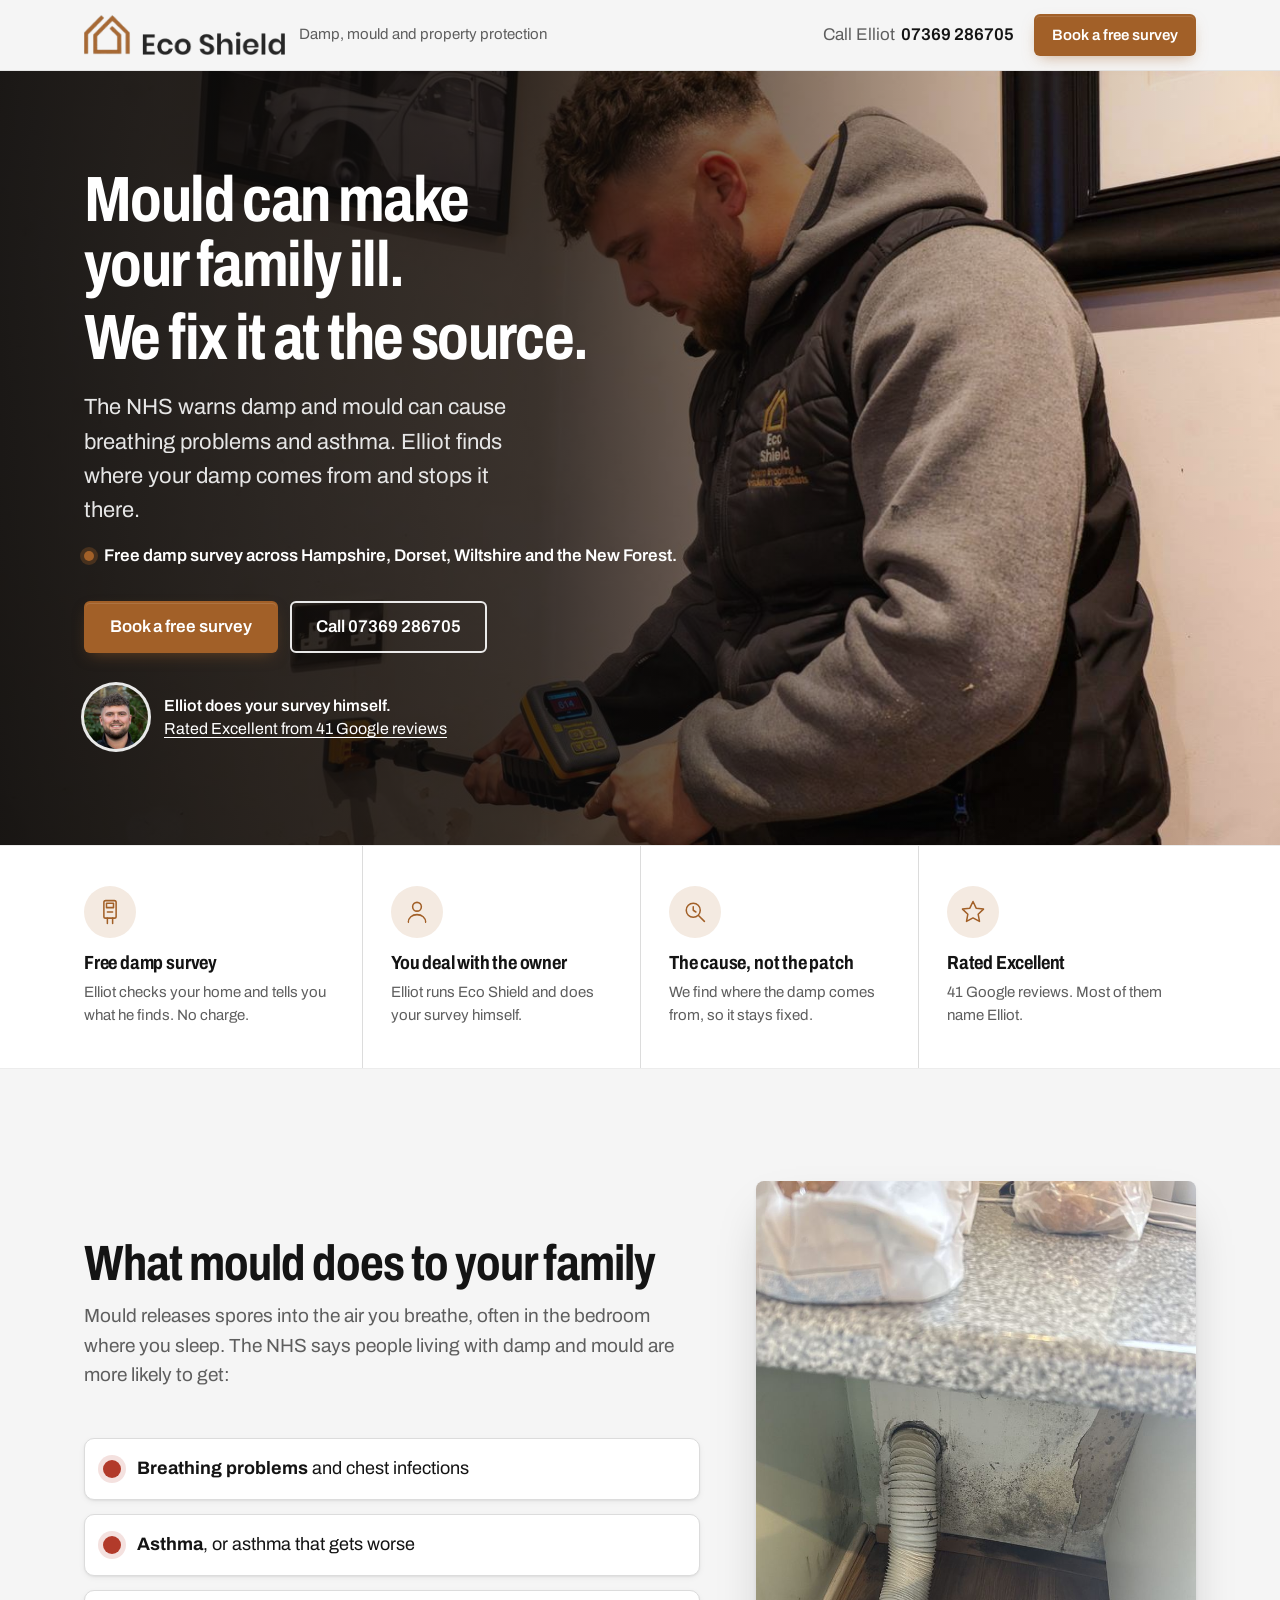
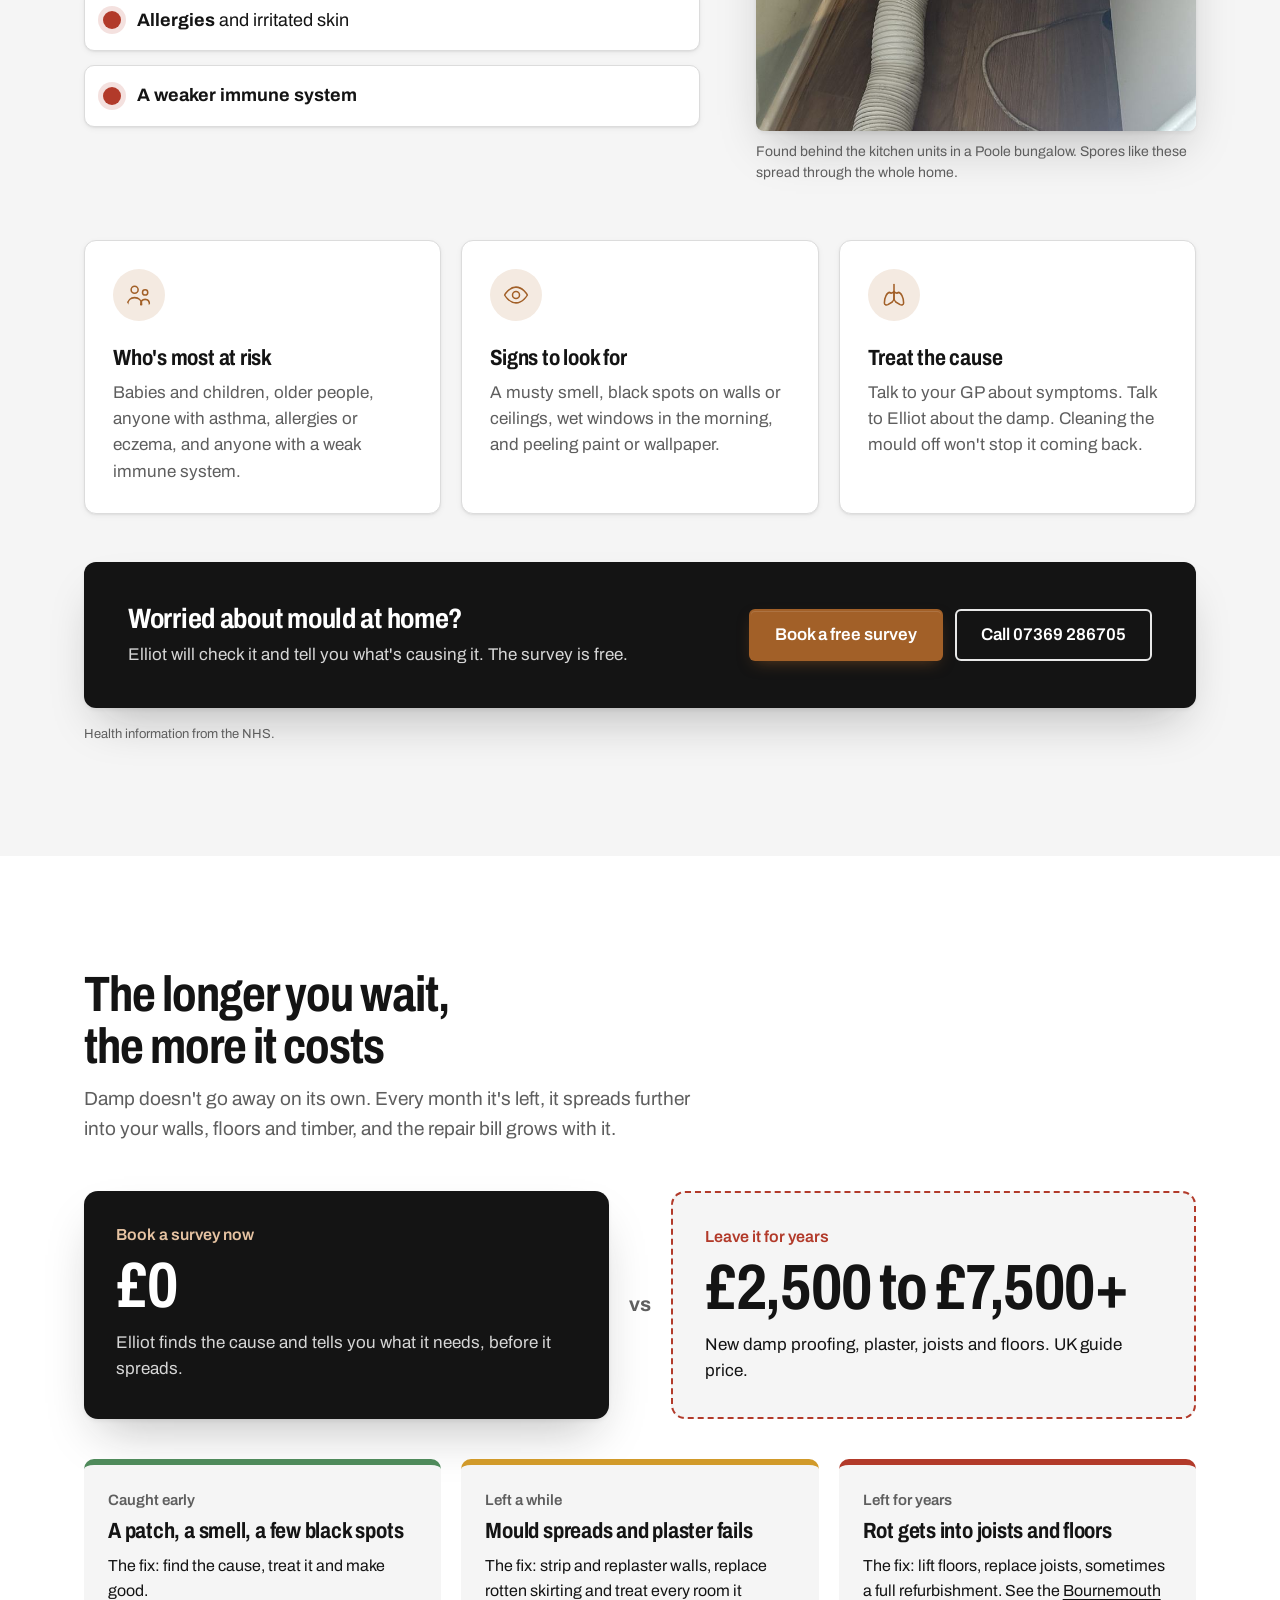
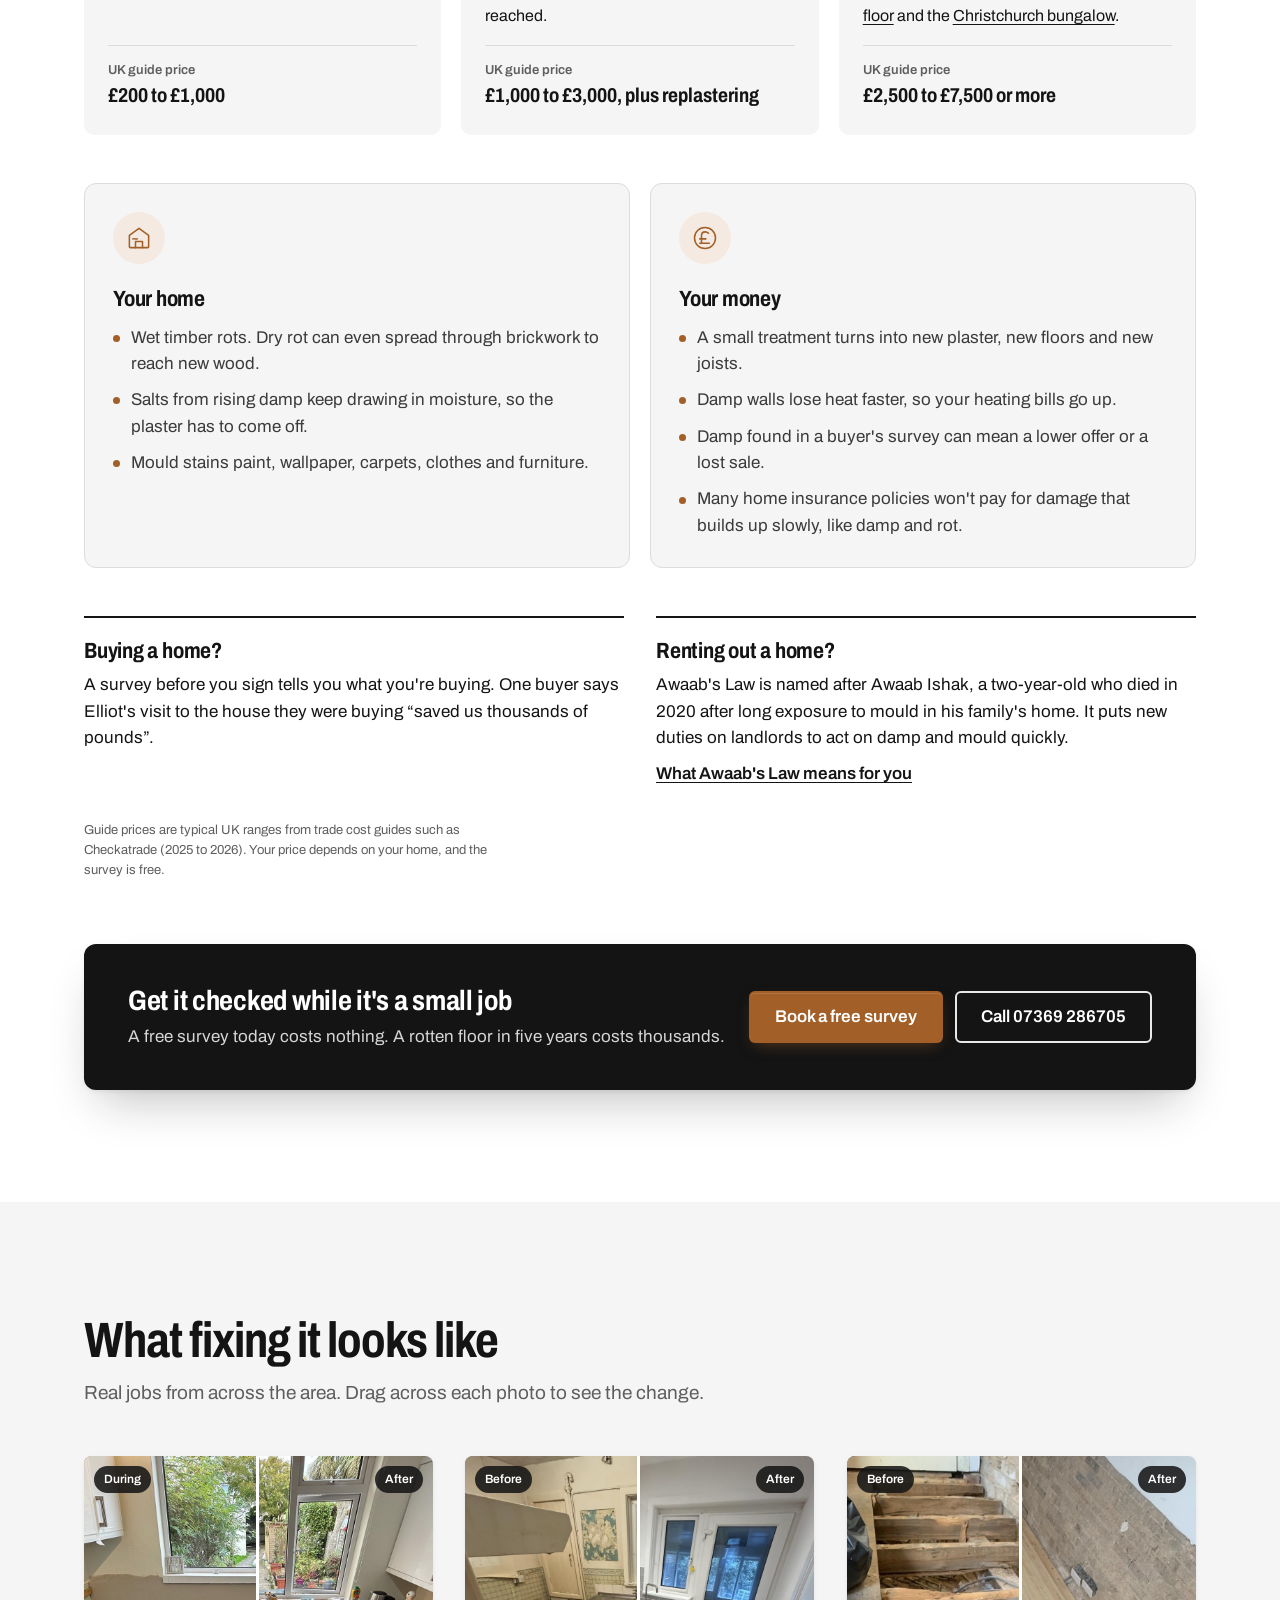
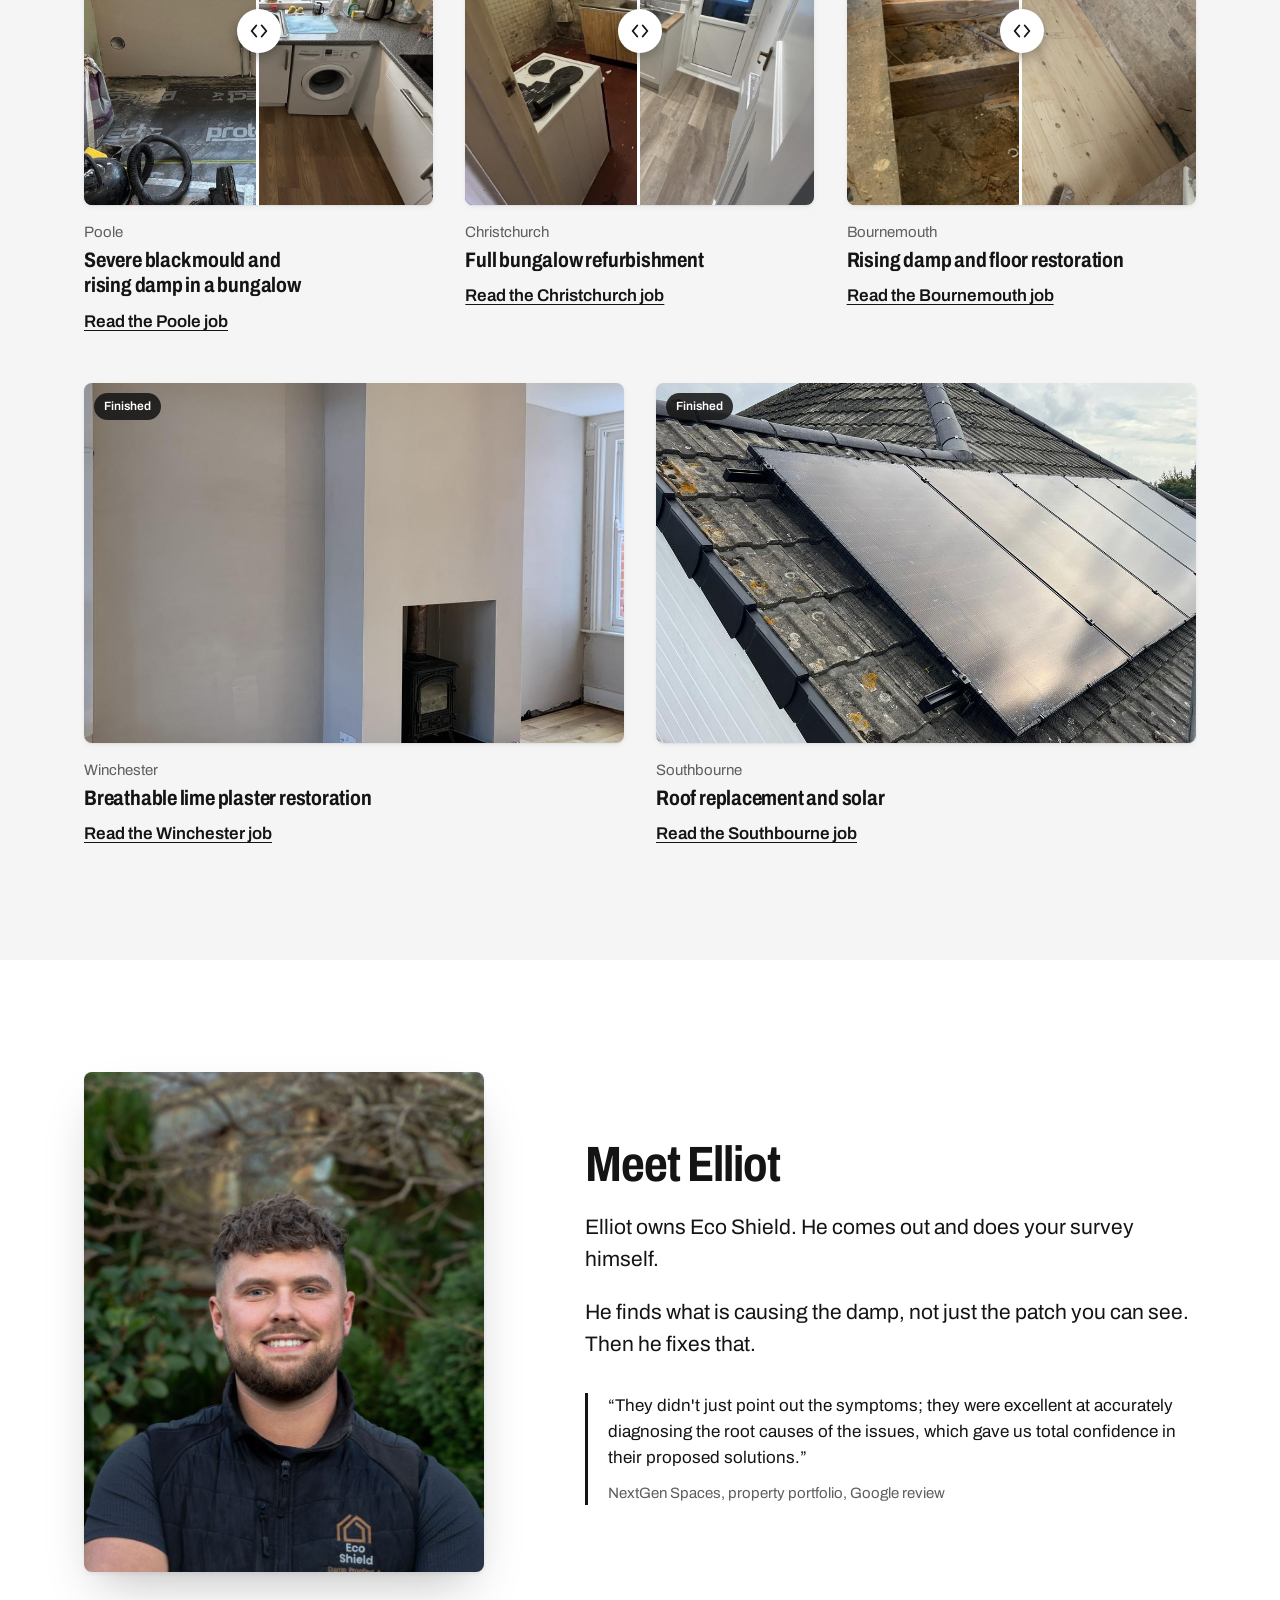
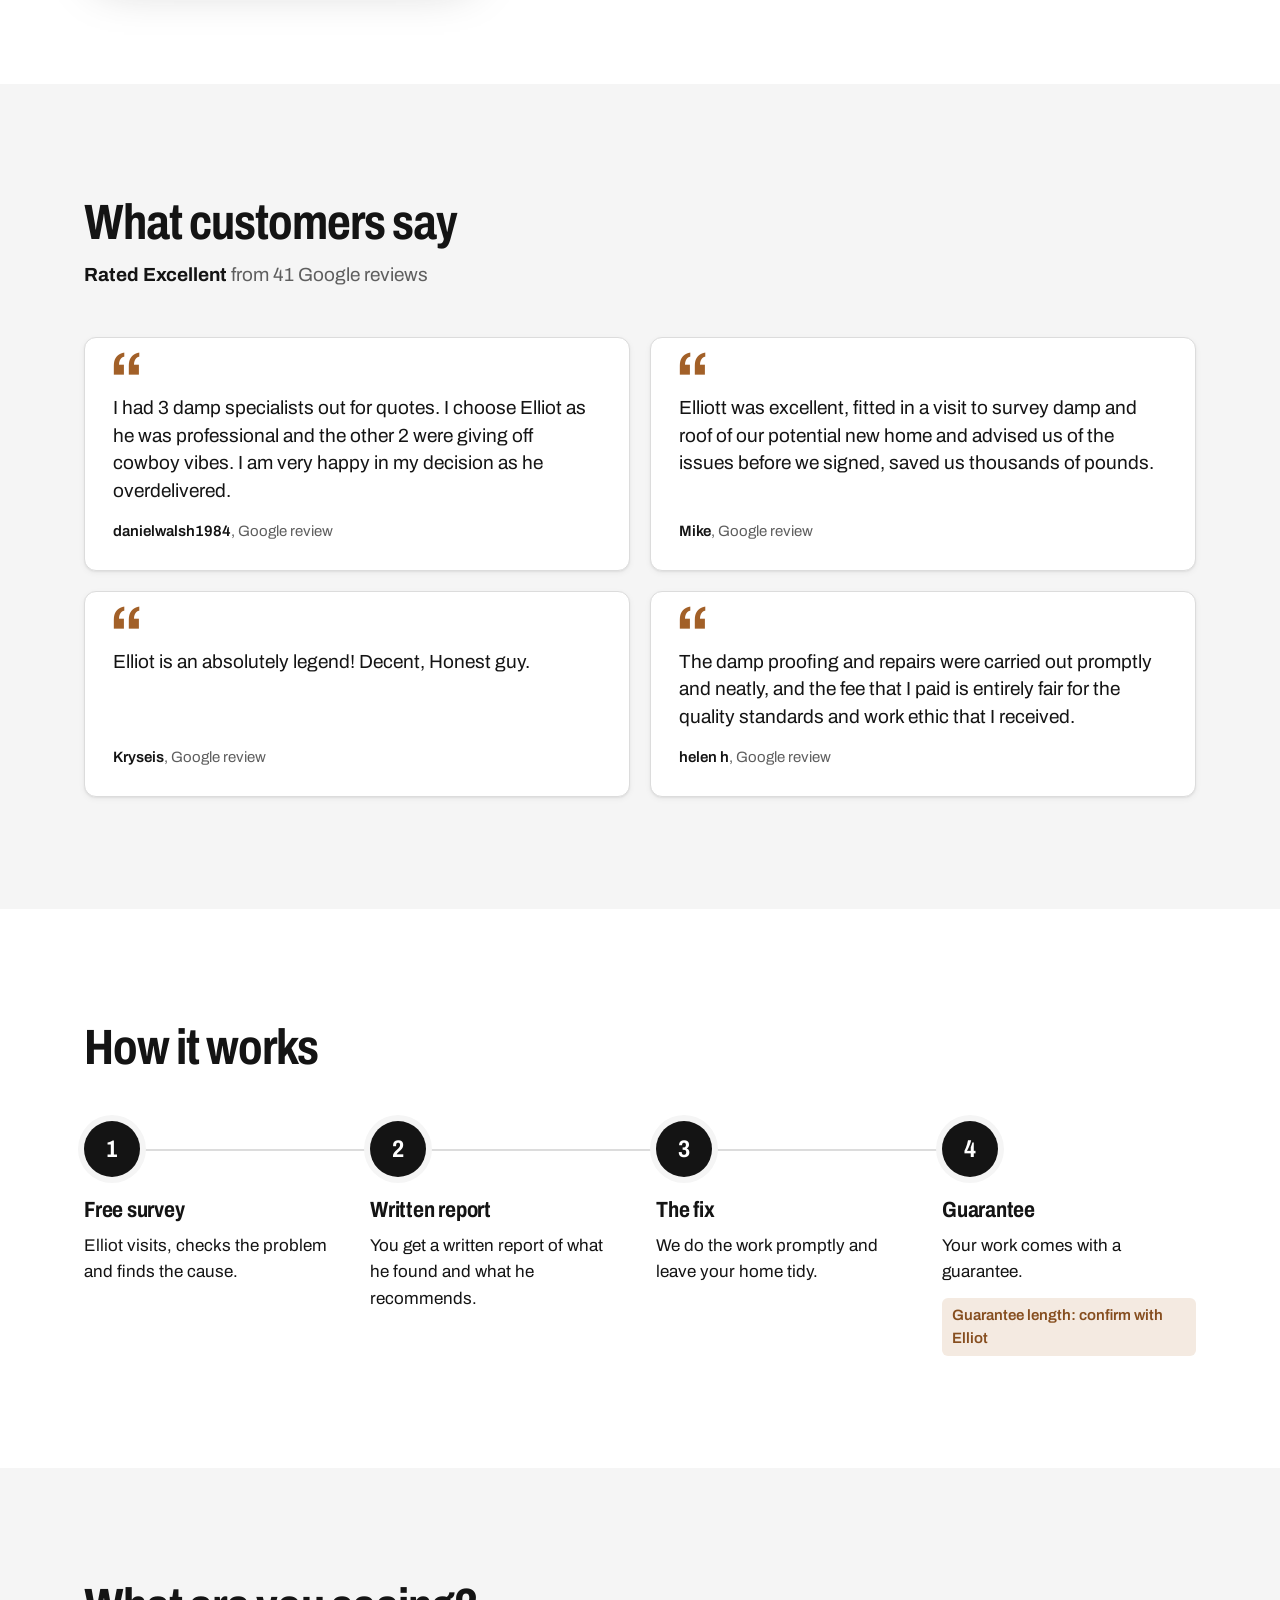
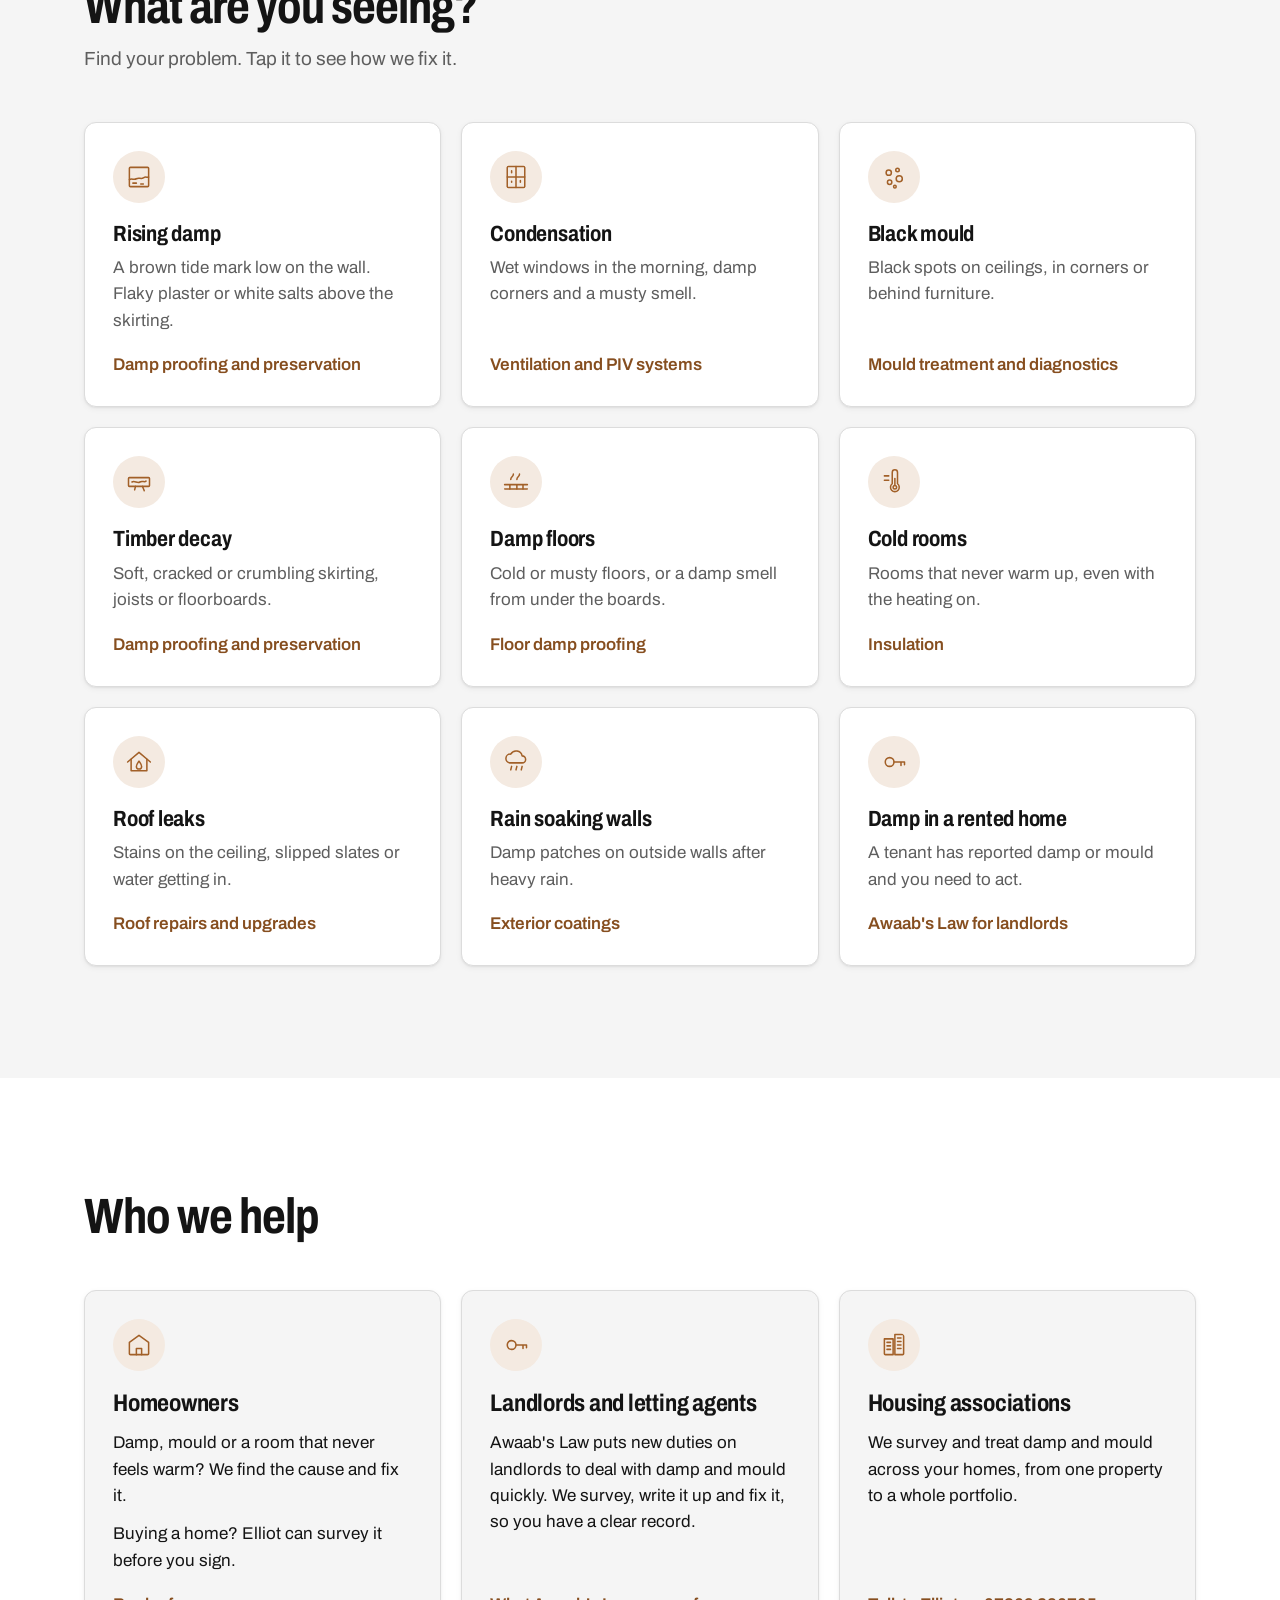
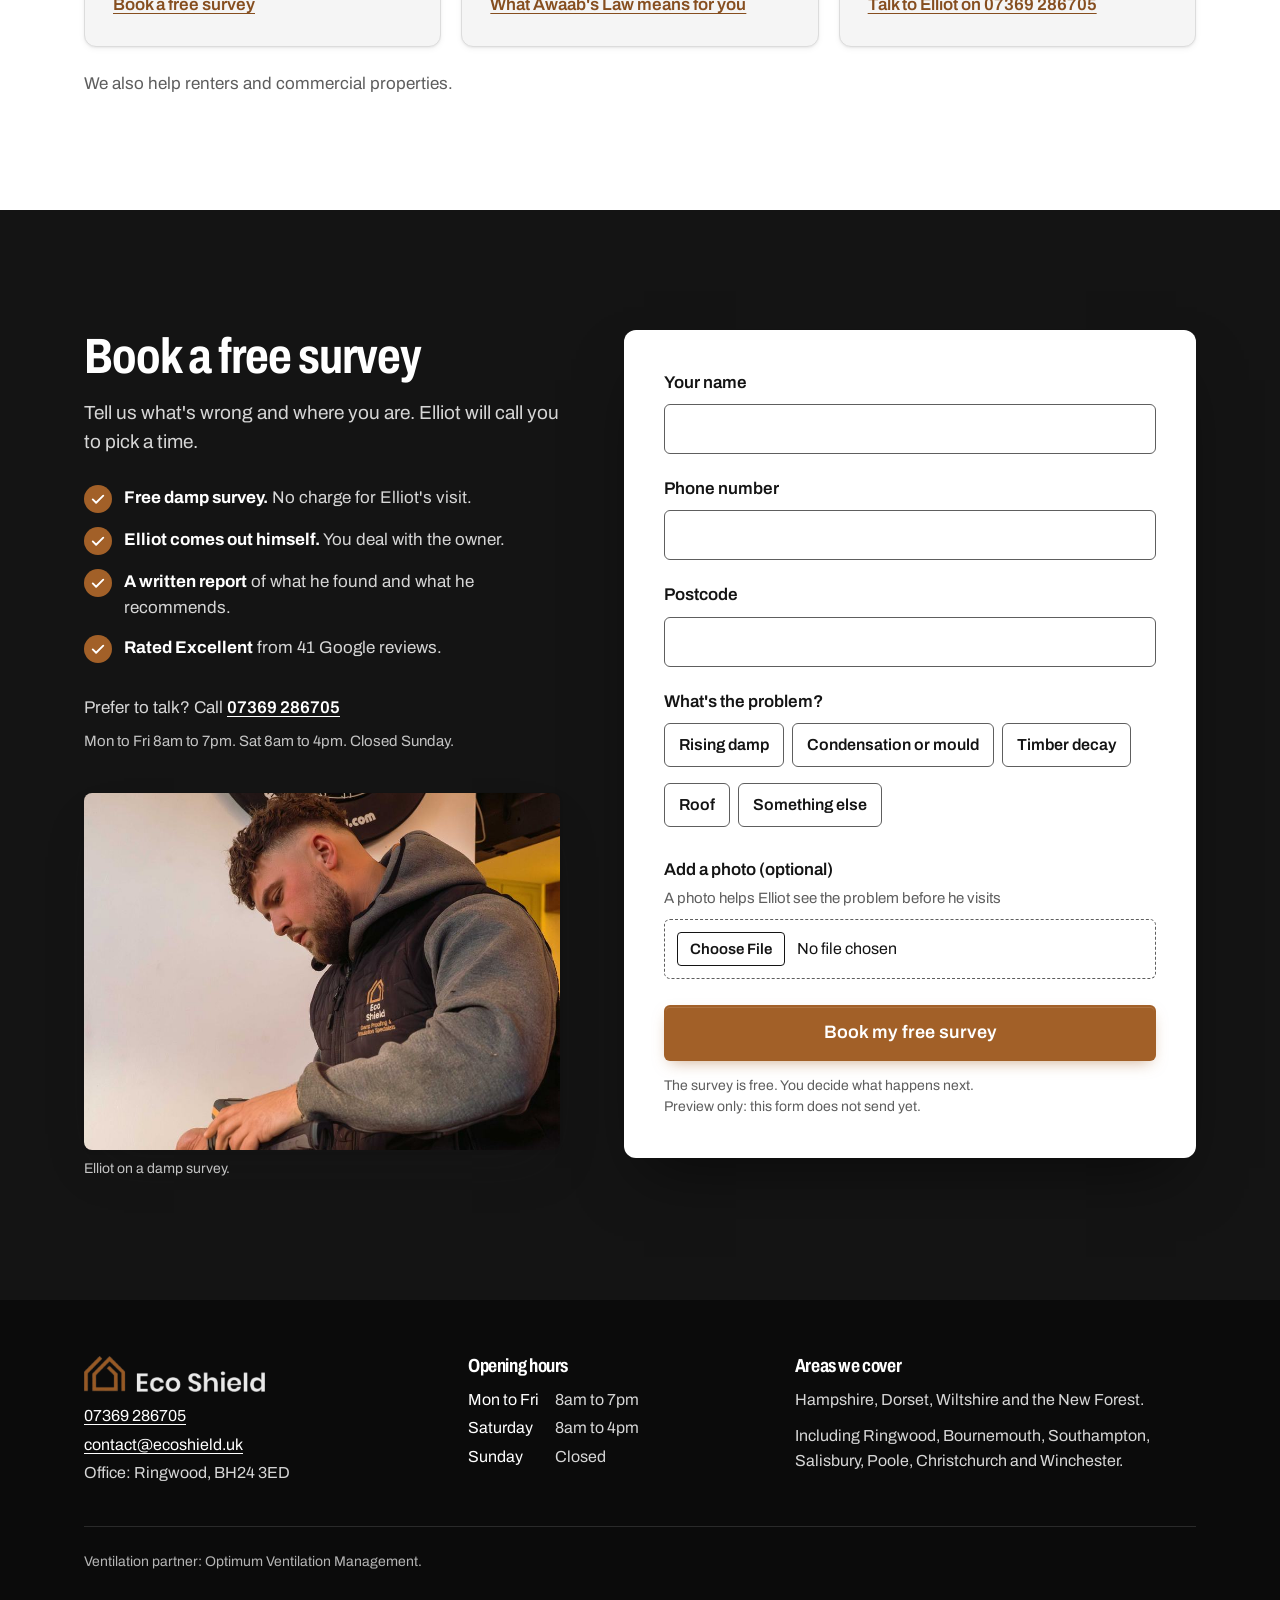
==== commit dde7087b: "Restate the easy yes beside the booking form Co-Authored-By: Claude Opus 5.5 <noreply@anthropic.com>" ====
--- a/ecoshield-preview/index.html
+++ b/ecoshield-preview/index.html
@@ -1023,6 +1023,13 @@
   .late .damage, .late .late-notes { grid-template-columns: 1fr; }
 }
 @media (max-width: 720px) { .late .damage-col { padding: 22px; } }
+
+/* Booking: restate the easy yes */
+.book-stack { list-style: none; margin: 28px 0 0; padding: 0; display: grid; gap: 14px; }
+.book-stack li { display: grid; grid-template-columns: 28px 1fr; gap: 12px; align-items: start; color: #D6D6D6; font-size: 1.0625rem; }
+.book-stack strong { color: #fff; }
+.book-stack svg { width: 28px; height: 28px; padding: 5px; border-radius: 50%; background: var(--green); fill: none; stroke: #fff; stroke-width: 2.5; stroke-linecap: round; stroke-linejoin: round; }
+@media (max-width: 960px) { .book-photo { display: none; } }
 </style>
 </head>
 <body>
@@ -1480,6 +1487,12 @@
     <div class="book-intro">
       <h2 id="book-title">Book a free survey</h2>
       <p>Tell us what's wrong and where you are. Elliot will call you to pick a time.</p>
+      <ul class="book-stack">
+        <li><svg viewBox="0 0 24 24" aria-hidden="true"><path d="M5 12.5l4.5 4.5L19 7.5"/></svg><span><strong>Free damp survey.</strong> No charge for Elliot's visit.</span></li>
+        <li><svg viewBox="0 0 24 24" aria-hidden="true"><path d="M5 12.5l4.5 4.5L19 7.5"/></svg><span><strong>Elliot comes out himself.</strong> You deal with the owner.</span></li>
+        <li><svg viewBox="0 0 24 24" aria-hidden="true"><path d="M5 12.5l4.5 4.5L19 7.5"/></svg><span><strong>A written report</strong> of what he found and what he recommends.</span></li>
+        <li><svg viewBox="0 0 24 24" aria-hidden="true"><path d="M5 12.5l4.5 4.5L19 7.5"/></svg><span><strong>Rated Excellent</strong> from 41 Google reviews.</span></li>
+      </ul>
       <p class="call-line">Prefer to talk? Call <a href="tel:07369286705">07369 286705</a></p>
       <p class="hours">Mon to Fri 8am to 7pm. Sat 8am to 4pm. Closed Sunday.</p>
       <figure class="book-photo">
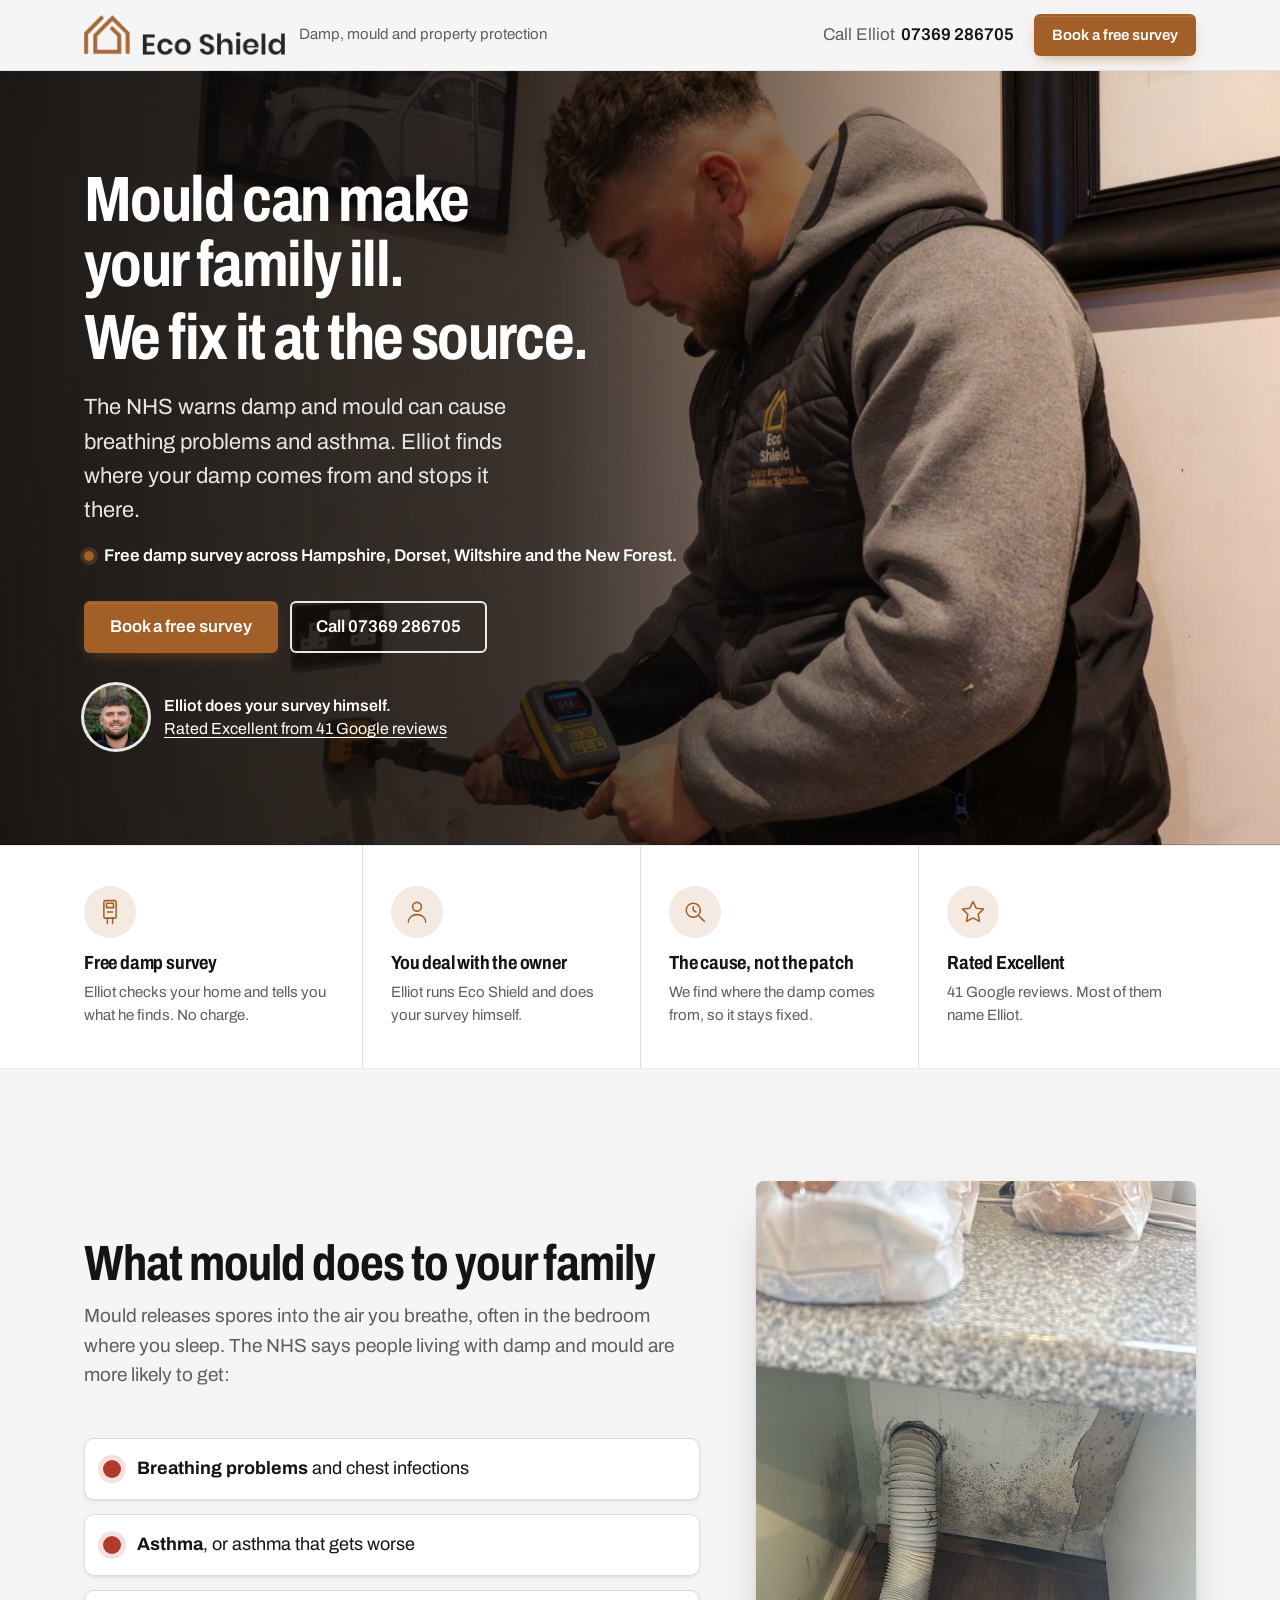
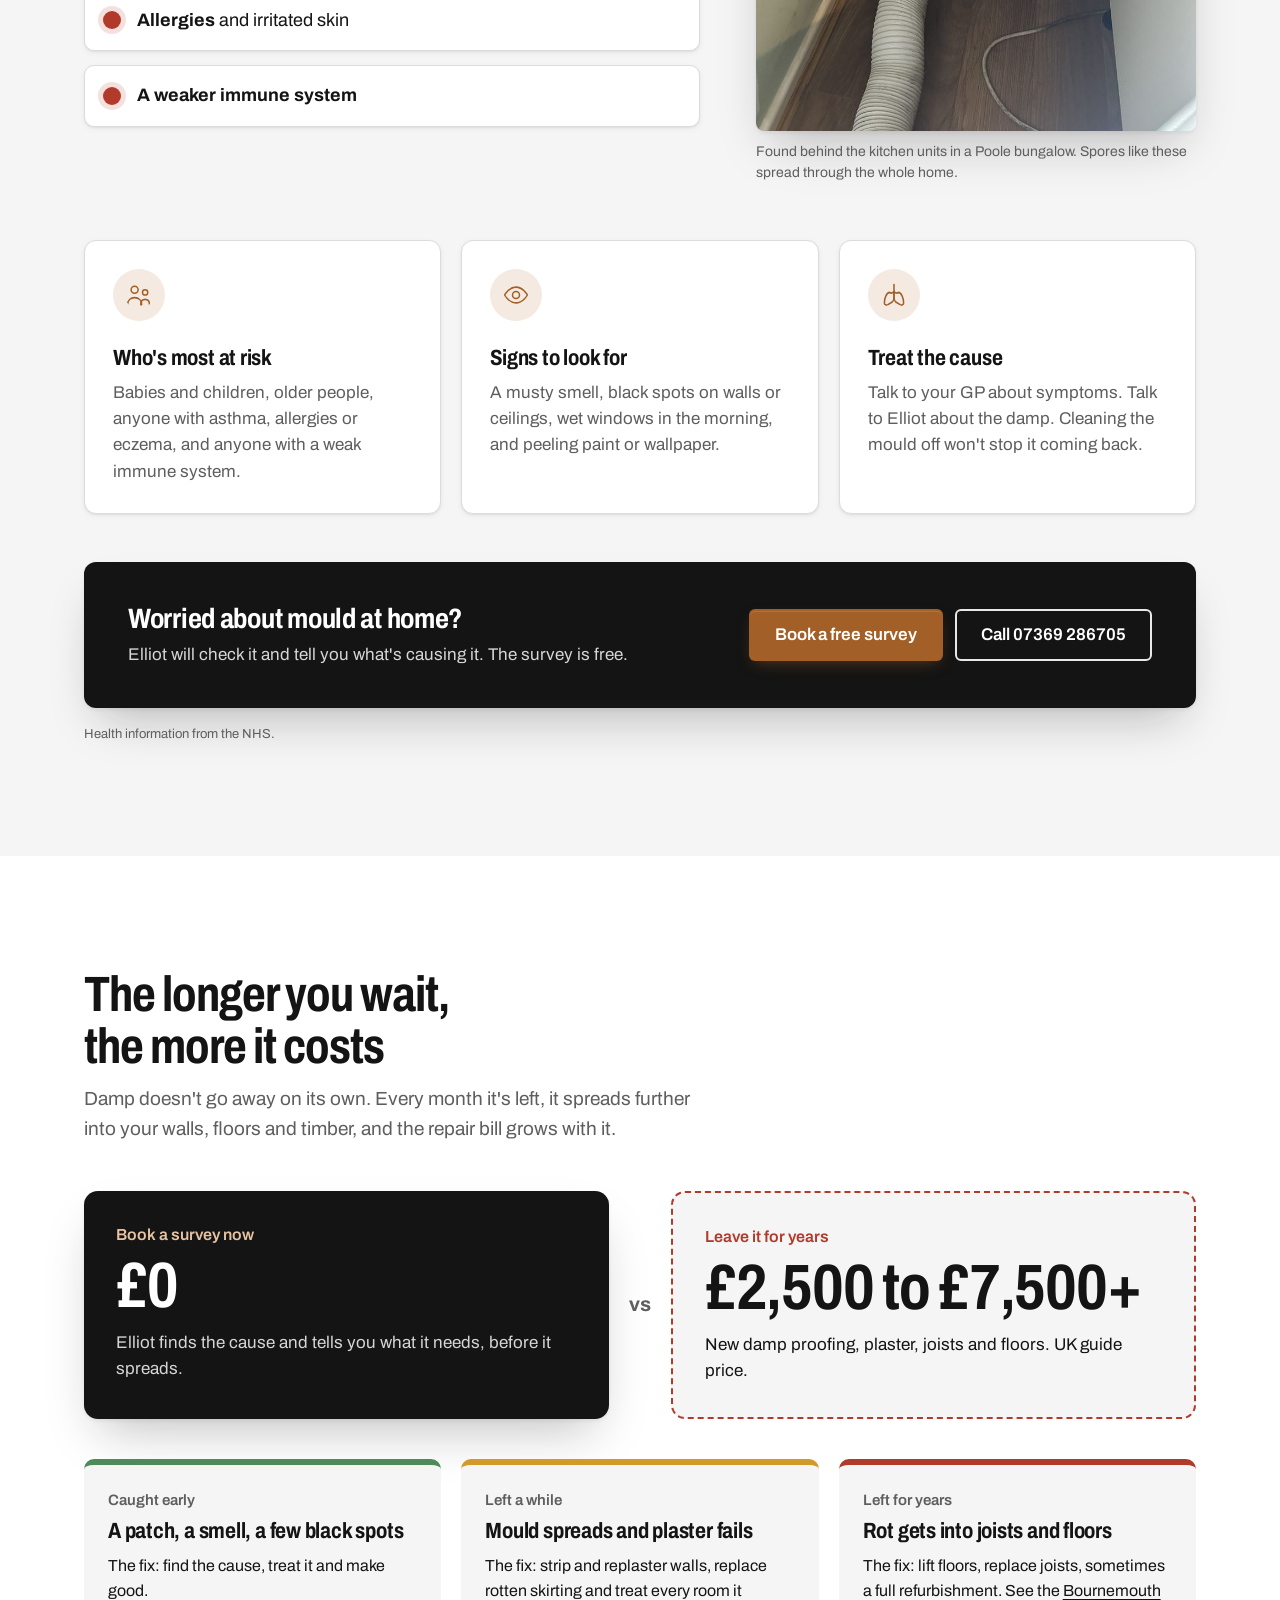
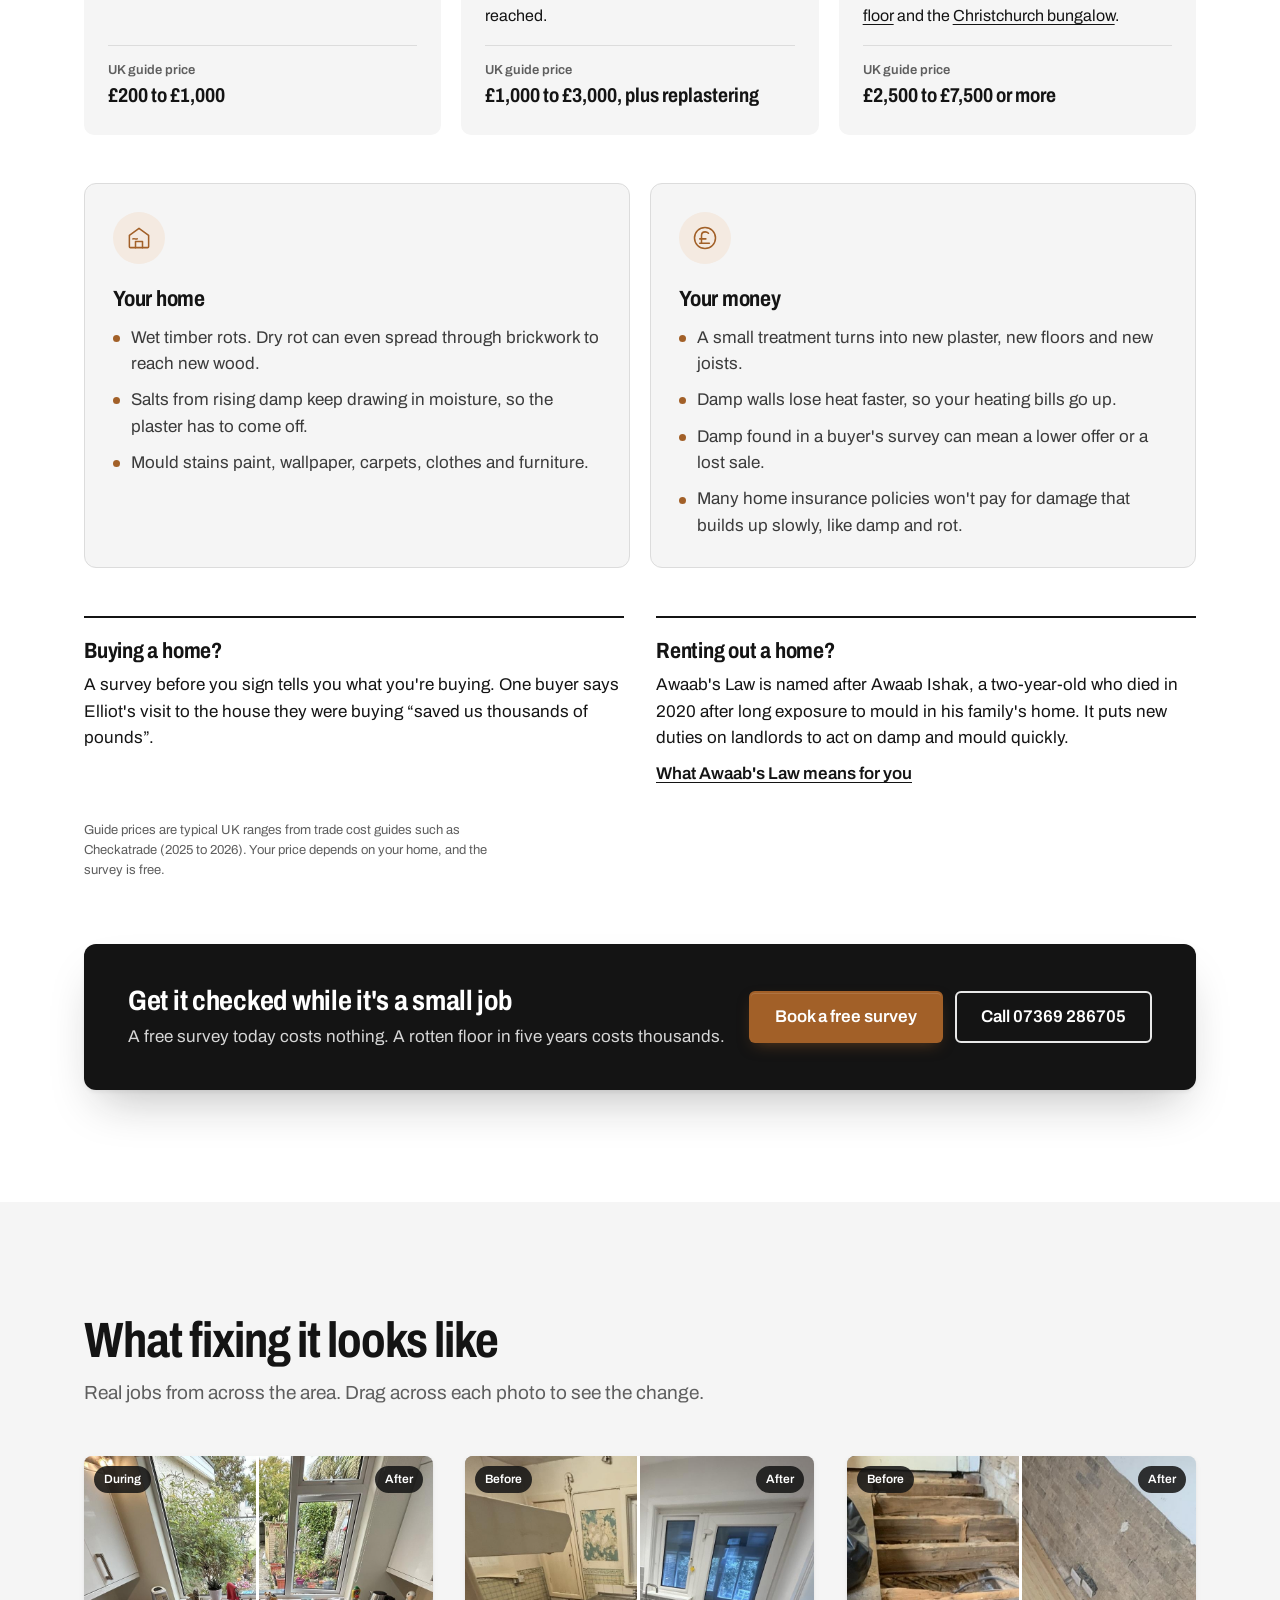
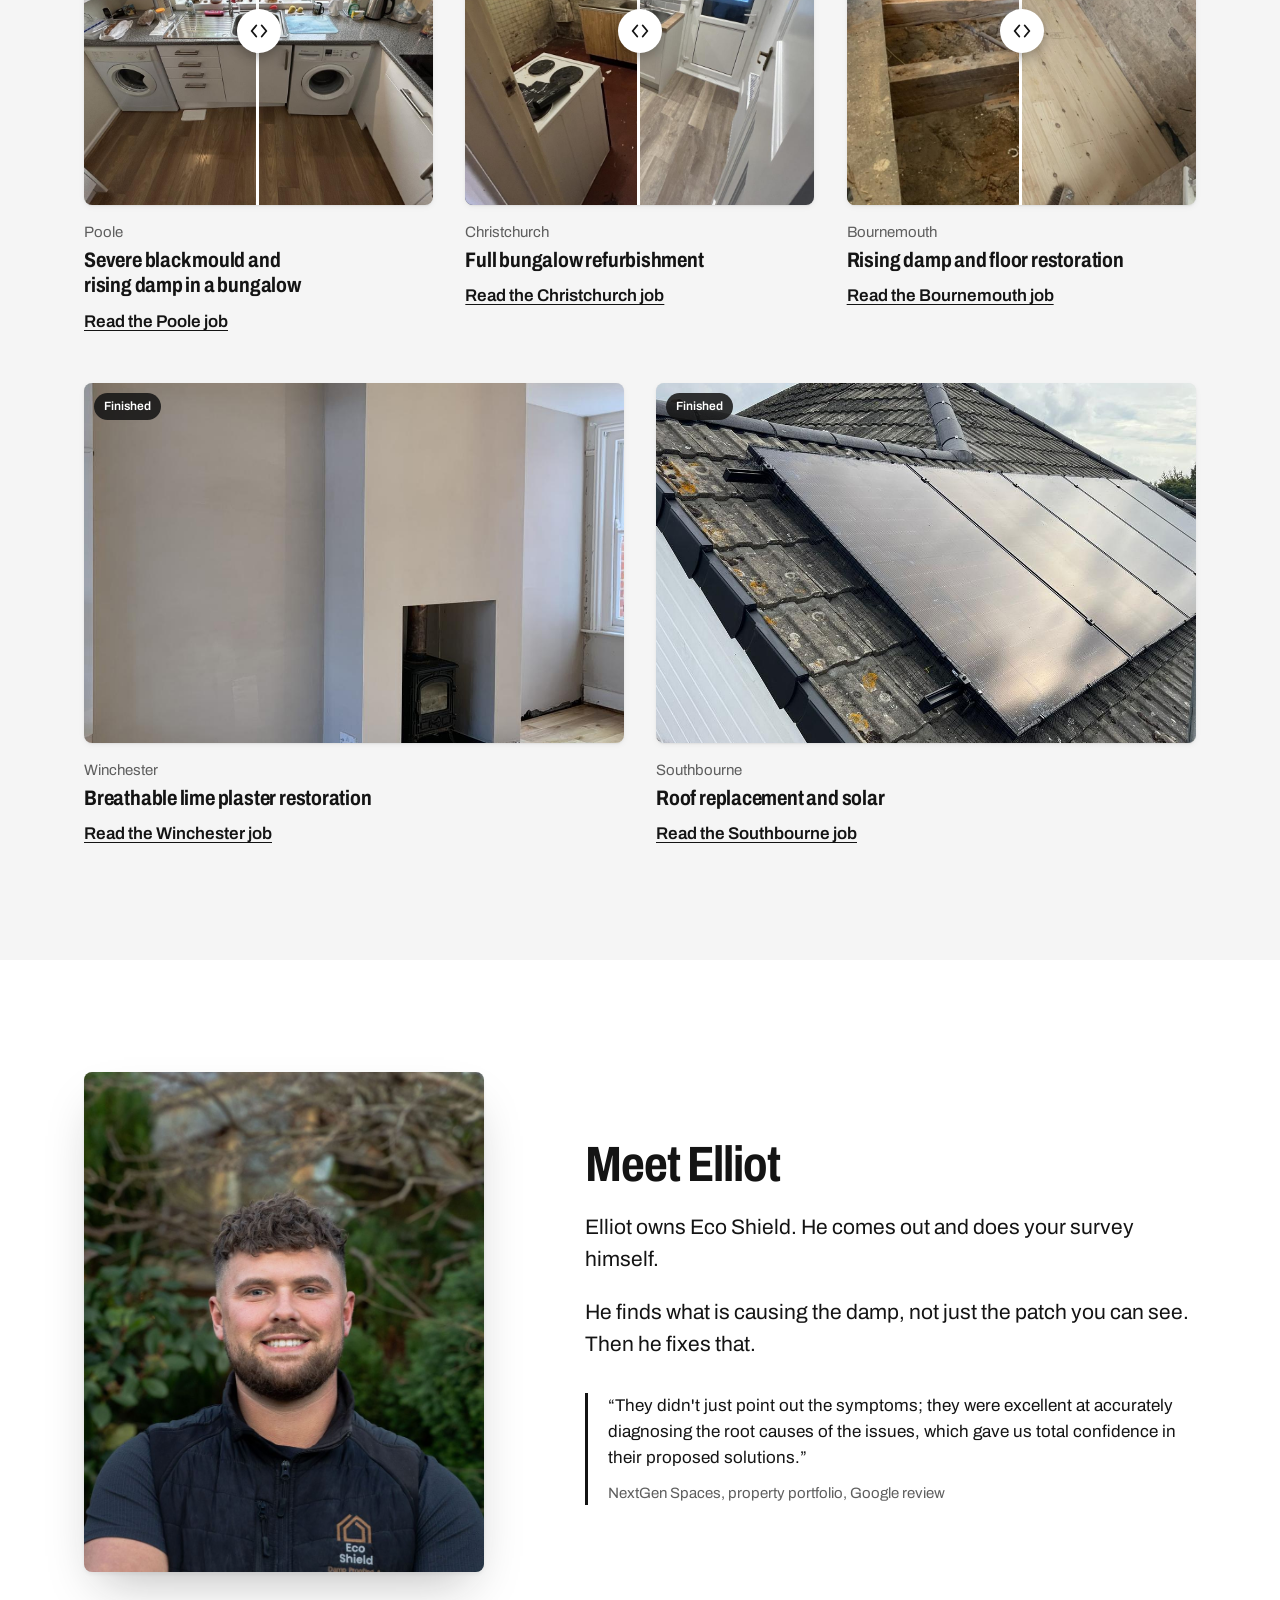
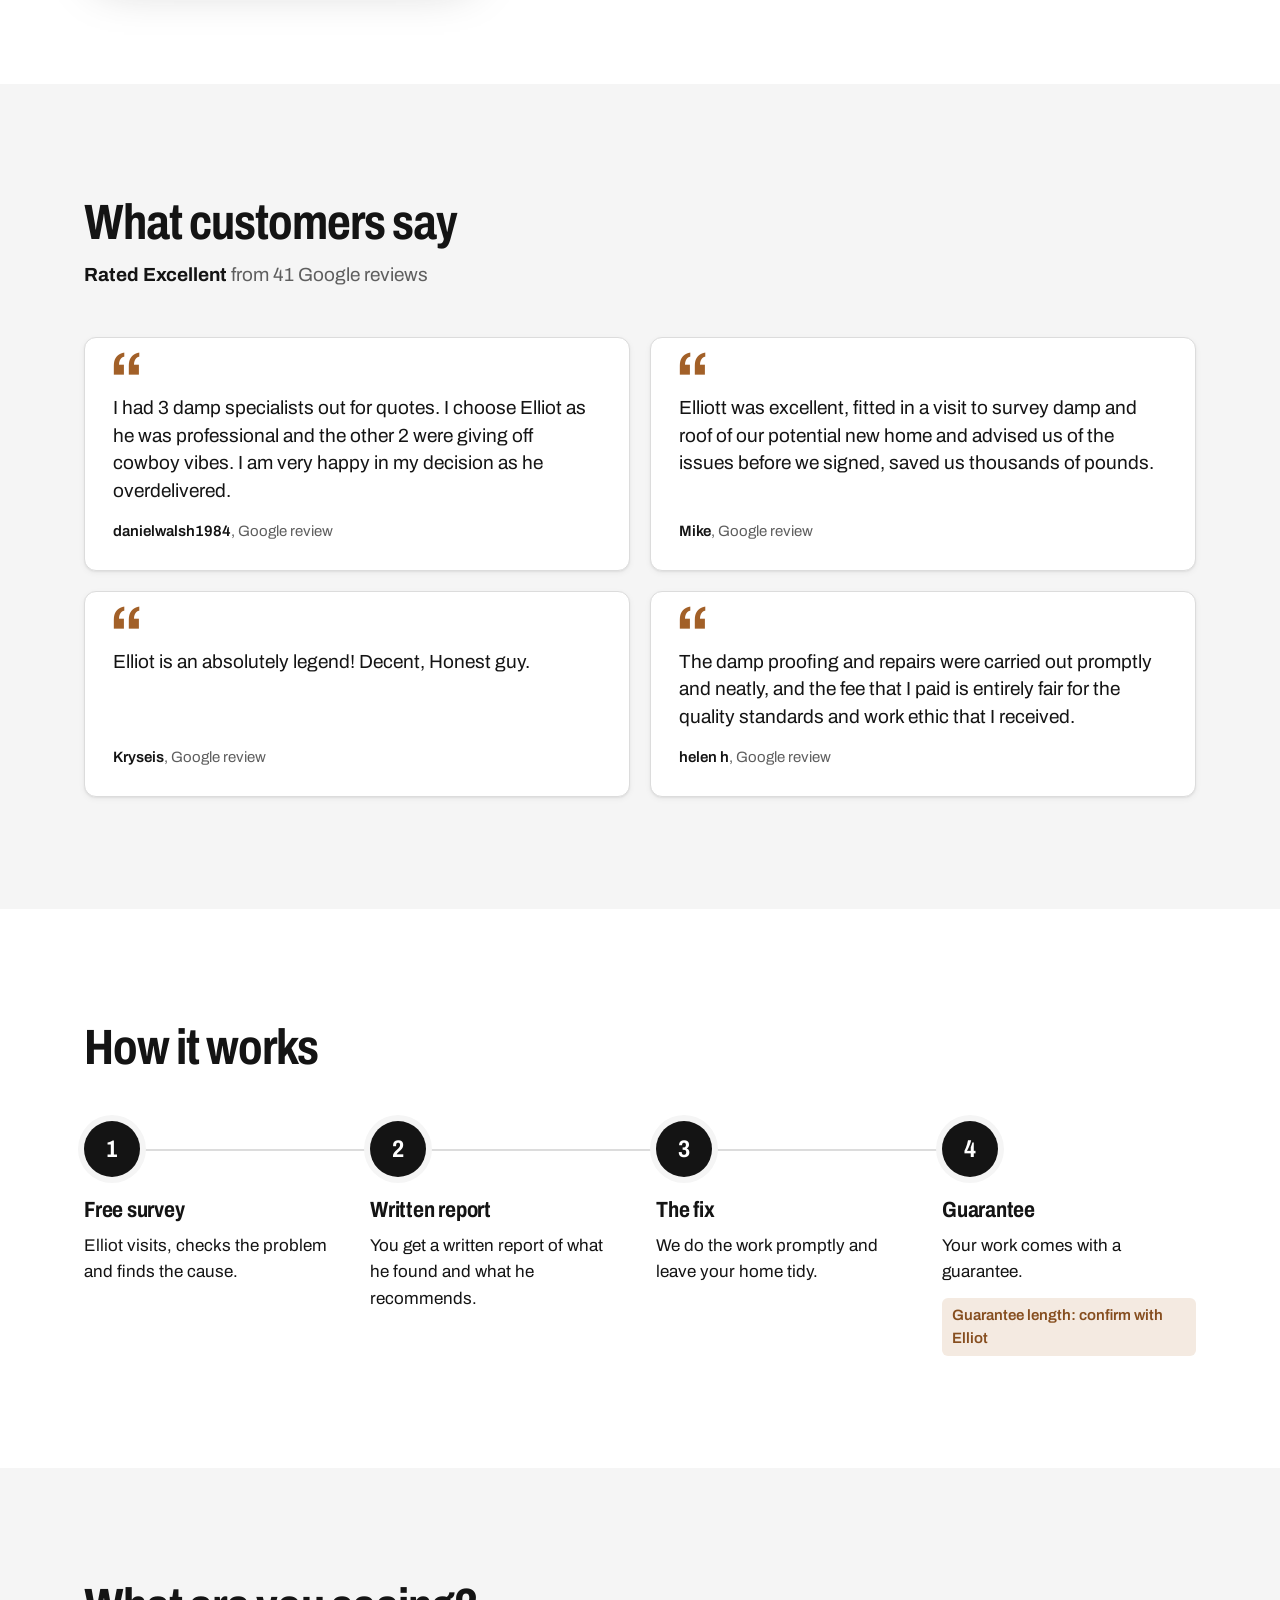
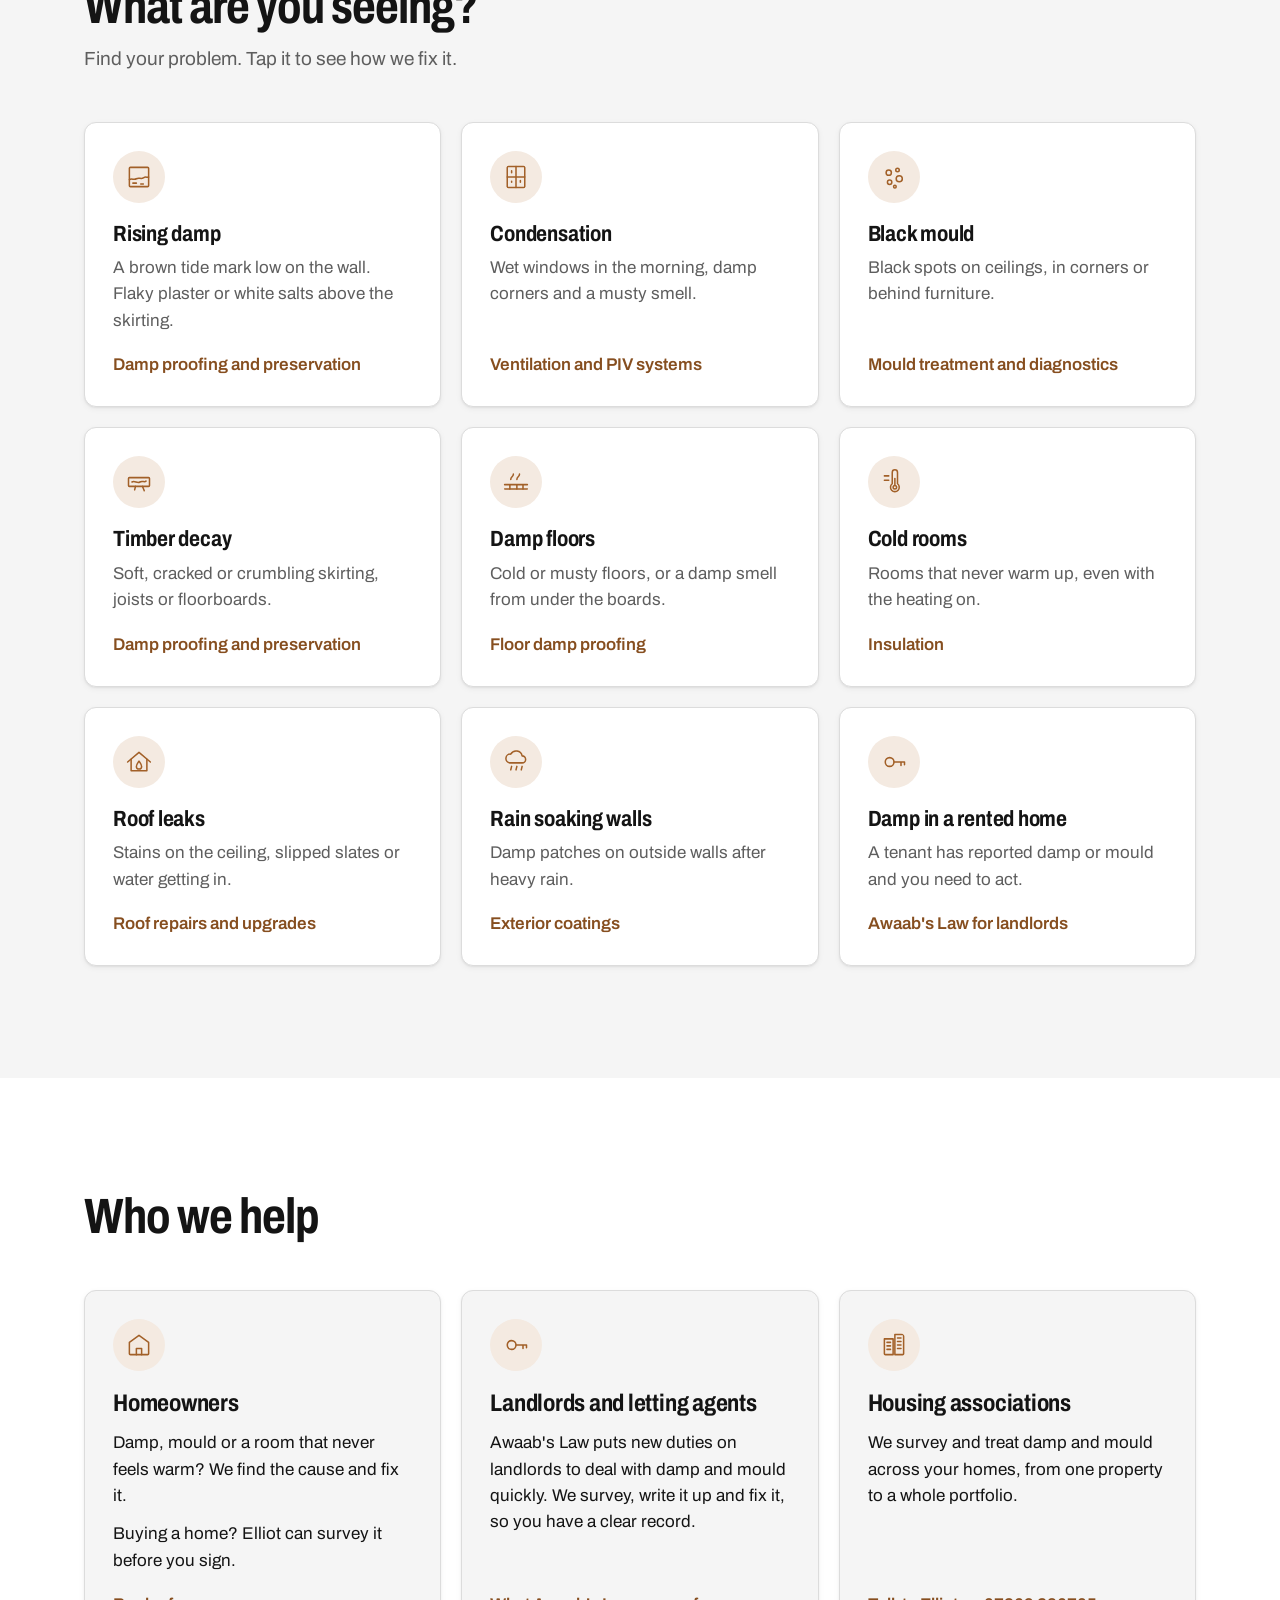
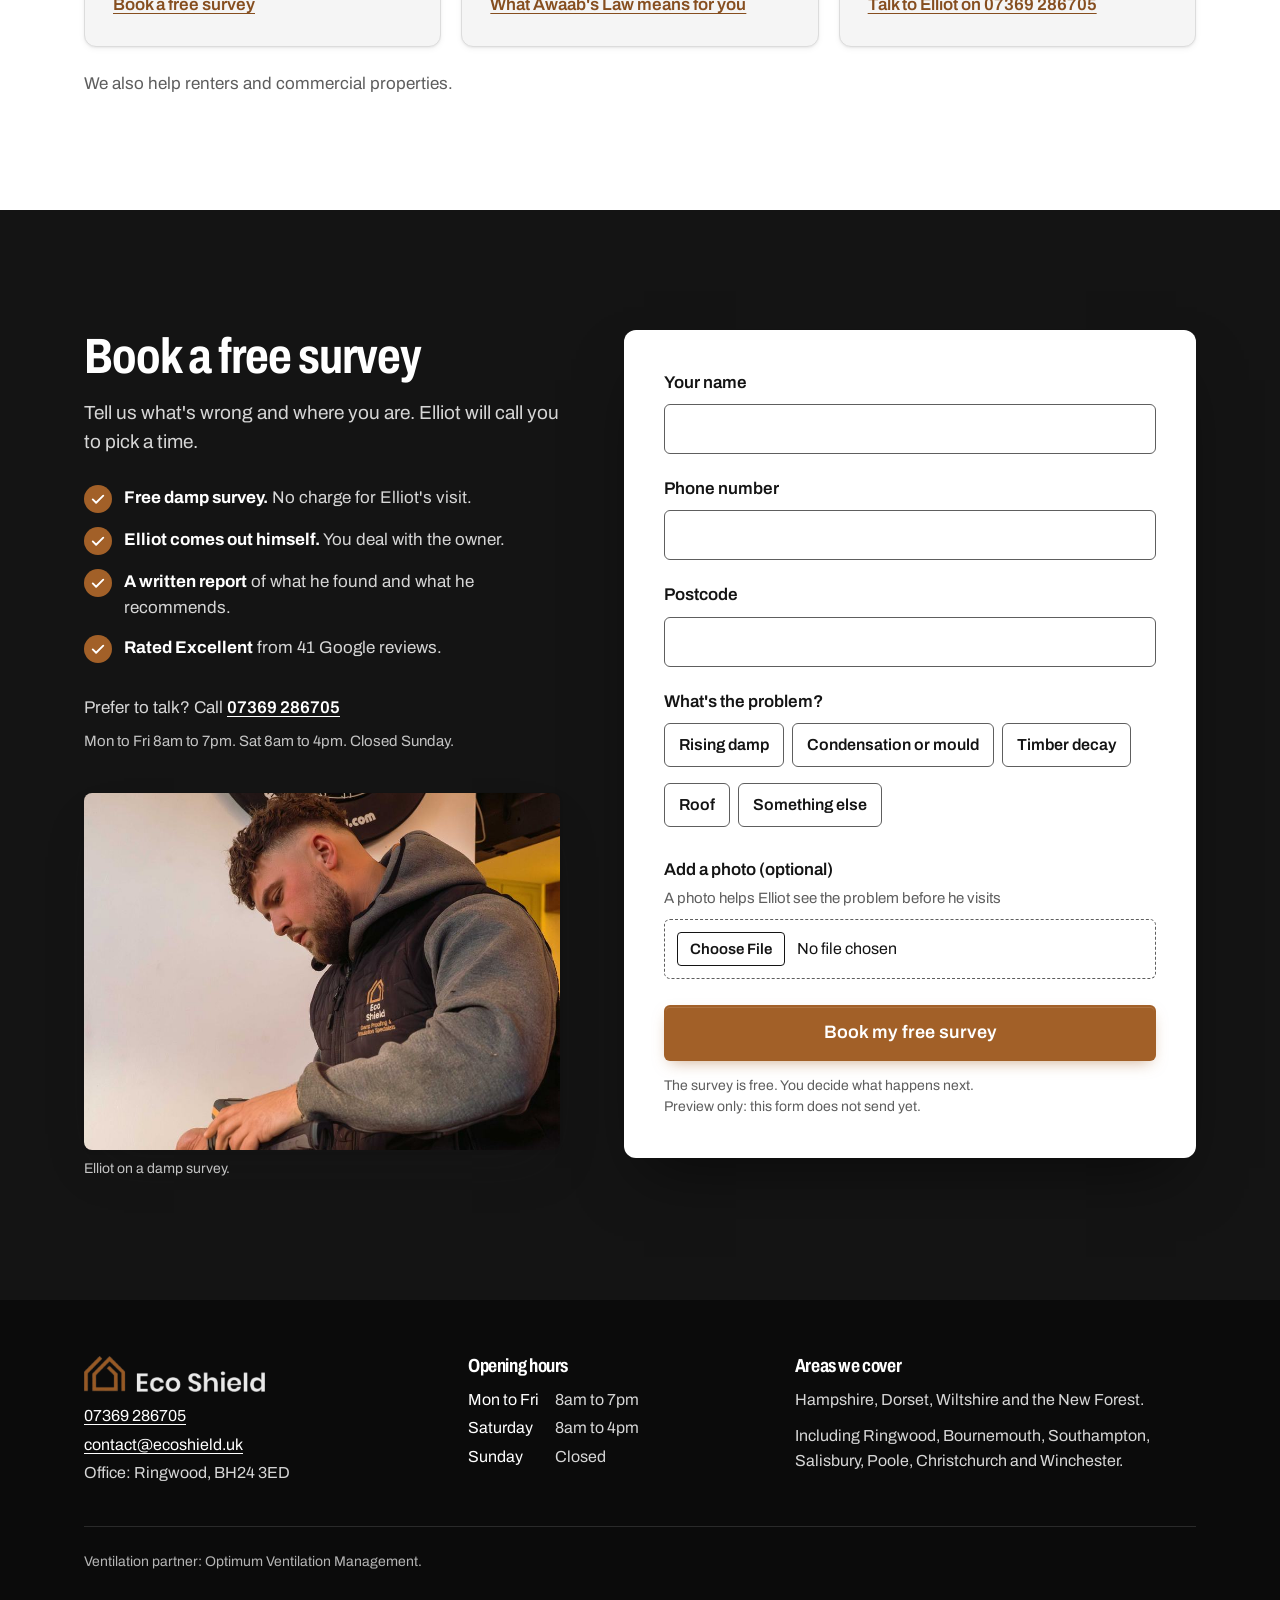
==== commit 64ba44e9: "Add motion and UI polish Hero entrance, scroll reveals, cost count-up, slider nudge, header progress" ====
--- a/ecoshield-preview/index.html
+++ b/ecoshield-preview/index.html
@@ -1030,12 +1030,106 @@
 .book-stack strong { color: #fff; }
 .book-stack svg { width: 28px; height: 28px; padding: 5px; border-radius: 50%; background: var(--green); fill: none; stroke: #fff; stroke-width: 2.5; stroke-linecap: round; stroke-linejoin: round; }
 @media (max-width: 960px) { .book-photo { display: none; } }
+
+/* ===== Motion and UI polish ===== */
+.site-header { transition: box-shadow .25s ease, background-color .25s ease; }
+.site-header.is-scrolled { box-shadow: 0 6px 24px -12px rgba(20, 20, 20, 0.35); background: rgba(245, 245, 245, 0.94); }
+.progress {
+  position: absolute; left: 0; right: 0; bottom: -1px; height: 3px;
+  background: var(--green); transform-origin: 0 50%; transform: scaleX(0);
+}
+@supports (animation-timeline: scroll()) {
+  .progress { animation: grow-x linear both; animation-timeline: scroll(root); }
+}
+@keyframes grow-x { to { transform: scaleX(1); } }
+
+/* Hero entrance */
+@keyframes rise-in { from { opacity: 0; transform: translateY(22px); } to { opacity: 1; transform: none; } }
+@keyframes settle { from { transform: scale(1.08); } to { transform: scale(1); } }
+.hero-bg img { animation: settle 1.8s cubic-bezier(.2,.7,.2,1) both; }
+.hero h1 span, .hero .hero-sub, .hero-offer, .hero-actions, .hero-trust { animation: rise-in .8s cubic-bezier(.2,.7,.2,1) both; }
+.hero h1 span:nth-child(1) { animation-delay: .1s; }
+.hero h1 span:nth-child(2) { animation-delay: .25s; }
+.hero .hero-sub { animation-delay: .4s; }
+.hero-offer { animation-delay: .5s; }
+.hero-actions { animation-delay: .6s; }
+.hero-trust { animation-delay: .75s; }
+
+/* Gentle reveal on scroll (content stays readable before it animates) */
+@supports (animation-timeline: view()) {
+  .section-head, .pcard, .hcard, .route, .reviews li, .stage, .case, .anchor-side, .why-list li,
+  .health-list li, .damage-col, .step, .late-cta, .elliot .portrait, .health-photo, .form-panel {
+    animation: reveal linear both;
+    animation-timeline: view();
+    animation-range: entry 0% entry 70%;
+  }
+}
+@keyframes reveal { from { translate: 0 36px; scale: .97; } to { translate: 0 0; scale: 1; } }
+
+/* Pulsing warning dots */
+@keyframes pulse-ring { 0% { box-shadow: 0 0 0 0 rgba(178, 58, 42, .45); } 70% { box-shadow: 0 0 0 10px rgba(178, 58, 42, 0); } 100% { box-shadow: 0 0 0 0 rgba(178, 58, 42, 0); } }
+.health-list li::before { animation: pulse-ring 2.4s ease-out infinite; }
+.health-list li:nth-child(2)::before { animation-delay: .6s; }
+.health-list li:nth-child(3)::before { animation-delay: 1.2s; }
+.health-list li:nth-child(4)::before { animation-delay: 1.8s; }
+
+/* Card hover lift, shared */
+.hcard, .route, .review, .stage, .damage-col, .anchor-side, .why-list li {
+  transition: transform .25s ease, box-shadow .25s ease, border-color .25s ease;
+}
+.hcard:hover, .route:hover, .review:hover, .stage:hover, .damage-col:hover {
+  transform: translateY(-4px); box-shadow: var(--shadow-lg);
+}
+.why-list li:hover svg, .hcard:hover svg, .pcard:hover svg, .route:hover svg { transform: scale(1.08) rotate(-4deg); }
+.why-list svg, .hcard svg, .pcard svg, .route svg { transition: transform .3s cubic-bezier(.2,.7,.2,1); }
+.anchor-now:hover { transform: translateY(-4px); }
+
+/* Buttons: shine sweep on primary */
+.btn-primary { position: relative; overflow: hidden; }
+.btn-primary::after {
+  content: ""; position: absolute; top: 0; bottom: 0; left: -60%; width: 40%;
+  background: linear-gradient(100deg, transparent, rgba(255,255,255,.28), transparent);
+  transform: skewX(-20deg); transition: left .6s ease;
+}
+.btn-primary:hover::after { left: 130%; }
+
+/* Count-up figure */
+.count { font-variant-numeric: tabular-nums; }
+
+/* Slider hint */
+.ba.is-nudging .ba-before, .ba.is-nudging .ba-handle { transition: width .5s cubic-bezier(.45,.05,.3,1), left .5s cubic-bezier(.45,.05,.3,1); }
+.js .ba-handle { transition: box-shadow .2s ease, transform .2s ease; }
+.ba:hover .ba-handle { transform: translate(-50%, -50%) scale(1.1); box-shadow: 0 6px 20px rgba(0,0,0,.35); }
+
+/* Form polish */
+.field input[type="text"], .field input[type="tel"] { transition: border-color .2s ease, box-shadow .2s ease; }
+.field input[type="text"]:focus, .field input[type="tel"]:focus { border-color: var(--green); box-shadow: 0 0 0 4px var(--green-tint); outline: none; }
+.field input:focus-visible { outline: none; }
+.choice span { transition: background-color .15s ease, border-color .15s ease, transform .15s ease; }
+.choice span:hover { border-color: var(--green); transform: translateY(-1px); }
+.choice input:checked + span { background: var(--green); border-color: var(--green); }
+.success-tick { width: 56px; height: 56px; margin-bottom: 14px; fill: none; stroke: var(--green); stroke-width: 3; stroke-linecap: round; stroke-linejoin: round; }
+.success-tick circle { stroke-dasharray: 151; stroke-dashoffset: 151; }
+.success-tick path { stroke-dasharray: 36; stroke-dashoffset: 36; }
+.form-panel.is-sent .success-tick circle, .success:target .success-tick circle { animation: draw .6s ease forwards; }
+.form-panel.is-sent .success-tick path, .success:target .success-tick path { animation: draw .4s ease .5s forwards; }
+@keyframes draw { to { stroke-dashoffset: 0; } }
+
+@media (prefers-reduced-motion: reduce) {
+  .hero-bg img, .hero h1 span, .hero .hero-sub, .hero-offer, .hero-actions, .hero-trust,
+  .section-head, .pcard, .hcard, .route, .reviews li, .stage, .case, .anchor-side, .why-list li,
+  .health-list li, .health-list li::before, .damage-col, .step, .late-cta, .elliot .portrait, .health-photo, .form-panel, .progress { animation: none !important; }
+  .success-tick circle, .success-tick path { stroke-dashoffset: 0; }
+  .hcard:hover, .route:hover, .review:hover, .stage:hover, .damage-col:hover, .anchor-now:hover, .choice span:hover { transform: none; }
+  .btn-primary::after { display: none; }
+}
 </style>
 </head>
 <body>
 <a class="skip" href="#main">Skip to content</a>
 
 <header class="site-header">
+  <div class="progress" aria-hidden="true"></div>
   <div class="wrap">
     <a class="brand" href="#top">
       <img class="brand-logo" src="images/logo.png" width="483" height="96" alt="Eco Shield">
@@ -1157,7 +1251,7 @@
       <div class="anchor-vs" aria-hidden="true">vs</div>
       <div class="anchor-side anchor-later">
         <p class="anchor-label">Leave it for years</p>
-        <p class="anchor-price">£2,500 to £7,500+</p>
+        <p class="anchor-price">£<span class="count" data-to="2500">2,500</span> to £<span class="count" data-to="7500">7,500</span>+</p>
         <p>New damp proofing, plaster, joists and floors. UK guide price.</p>
       </div>
     </div>
@@ -1538,6 +1632,7 @@
         <p class="form-note">The survey is free. You decide what happens next.<br>Preview only: this form does not send yet.</p>
       </form>
       <div class="success" role="status" aria-live="polite" tabindex="-1" id="booked">
+        <svg class="success-tick" viewBox="0 0 52 52" aria-hidden="true"><circle cx="26" cy="26" r="24"/><path d="M15 27l7 7 15-16"/></svg>
         <h3>Your survey request is in.</h3>
         <p id="success-msg">Elliot will call you to pick a time for your free survey.</p>
         <p>Need him sooner? Call <a href="tel:07369286705">07369 286705</a>.</p>
@@ -1597,6 +1692,72 @@
     range.addEventListener('input', set);
     set();
   });
+
+
+  // ===== Motion and UI polish =====
+  var reduceMotion = window.matchMedia('(prefers-reduced-motion: reduce)').matches;
+  var header = document.querySelector('.site-header');
+  var progress = document.querySelector('.progress');
+  var supportsScrollTimeline = window.CSS && CSS.supports && CSS.supports('animation-timeline: scroll()');
+  var ticking = false;
+  function onScroll() {
+    if (ticking) return; ticking = true;
+    requestAnimationFrame(function () {
+      var y = window.scrollY || 0;
+      header.classList.toggle('is-scrolled', y > 8);
+      if (!supportsScrollTimeline && progress) {
+        var max = document.documentElement.scrollHeight - window.innerHeight;
+        progress.style.transform = 'scaleX(' + (max > 0 ? Math.min(1, y / max) : 0) + ')';
+      }
+      ticking = false;
+    });
+  }
+  window.addEventListener('scroll', onScroll, { passive: true });
+  onScroll();
+
+  if (!reduceMotion && 'IntersectionObserver' in window) {
+    // Count the cost up when it comes into view.
+    var counted = false;
+    var anchor = document.querySelector('.anchor');
+    if (anchor) {
+      var zeroed = false;
+      new IntersectionObserver(function (entries, obs) {
+        var e0 = entries[0];
+        if (!e0.isIntersecting || counted) return;
+        if (!zeroed) { zeroed = true; Array.prototype.forEach.call(anchor.querySelectorAll('.count'), function (el) { el.textContent = '0'; }); }
+        if (e0.intersectionRatio < 0.5) return;
+        counted = true; obs.disconnect();
+        Array.prototype.forEach.call(anchor.querySelectorAll('.count'), function (el) {
+          var to = +el.getAttribute('data-to'), start = null, dur = 1400;
+          function step(t) {
+            if (!start) start = t;
+            var k = Math.min(1, (t - start) / dur), e = 1 - Math.pow(1 - k, 3);
+            el.textContent = Math.round(to * e).toLocaleString('en-GB');
+            if (k < 1) requestAnimationFrame(step);
+          }
+          requestAnimationFrame(step);
+        });
+      }, { threshold: [0, 0.5] }).observe(anchor);
+    }
+    // Nudge each slider once so people see it can be dragged.
+    Array.prototype.forEach.call(document.querySelectorAll('.ba .ba-range'), function (range) {
+      var box = range.closest('.ba');
+      var io = new IntersectionObserver(function (entries) {
+        if (!entries[0].isIntersecting) return;
+        io.disconnect();
+        var touched = false;
+        range.addEventListener('pointerdown', function () { touched = true; box.classList.remove('is-nudging'); }, { once: true });
+        var seq = [36, 64, 50], i = 0;
+        box.classList.add('is-nudging');
+        (function next() {
+          if (touched || i >= seq.length) { box.classList.remove('is-nudging'); return; }
+          range.value = seq[i]; box.style.setProperty('--pos', seq[i] + '%'); i++;
+          setTimeout(next, 550);
+        })();
+      }, { threshold: 0.7 });
+      io.observe(box);
+    });
+  }
 
   // Survey form: front end only.
   var form = document.getElementById('survey-form');
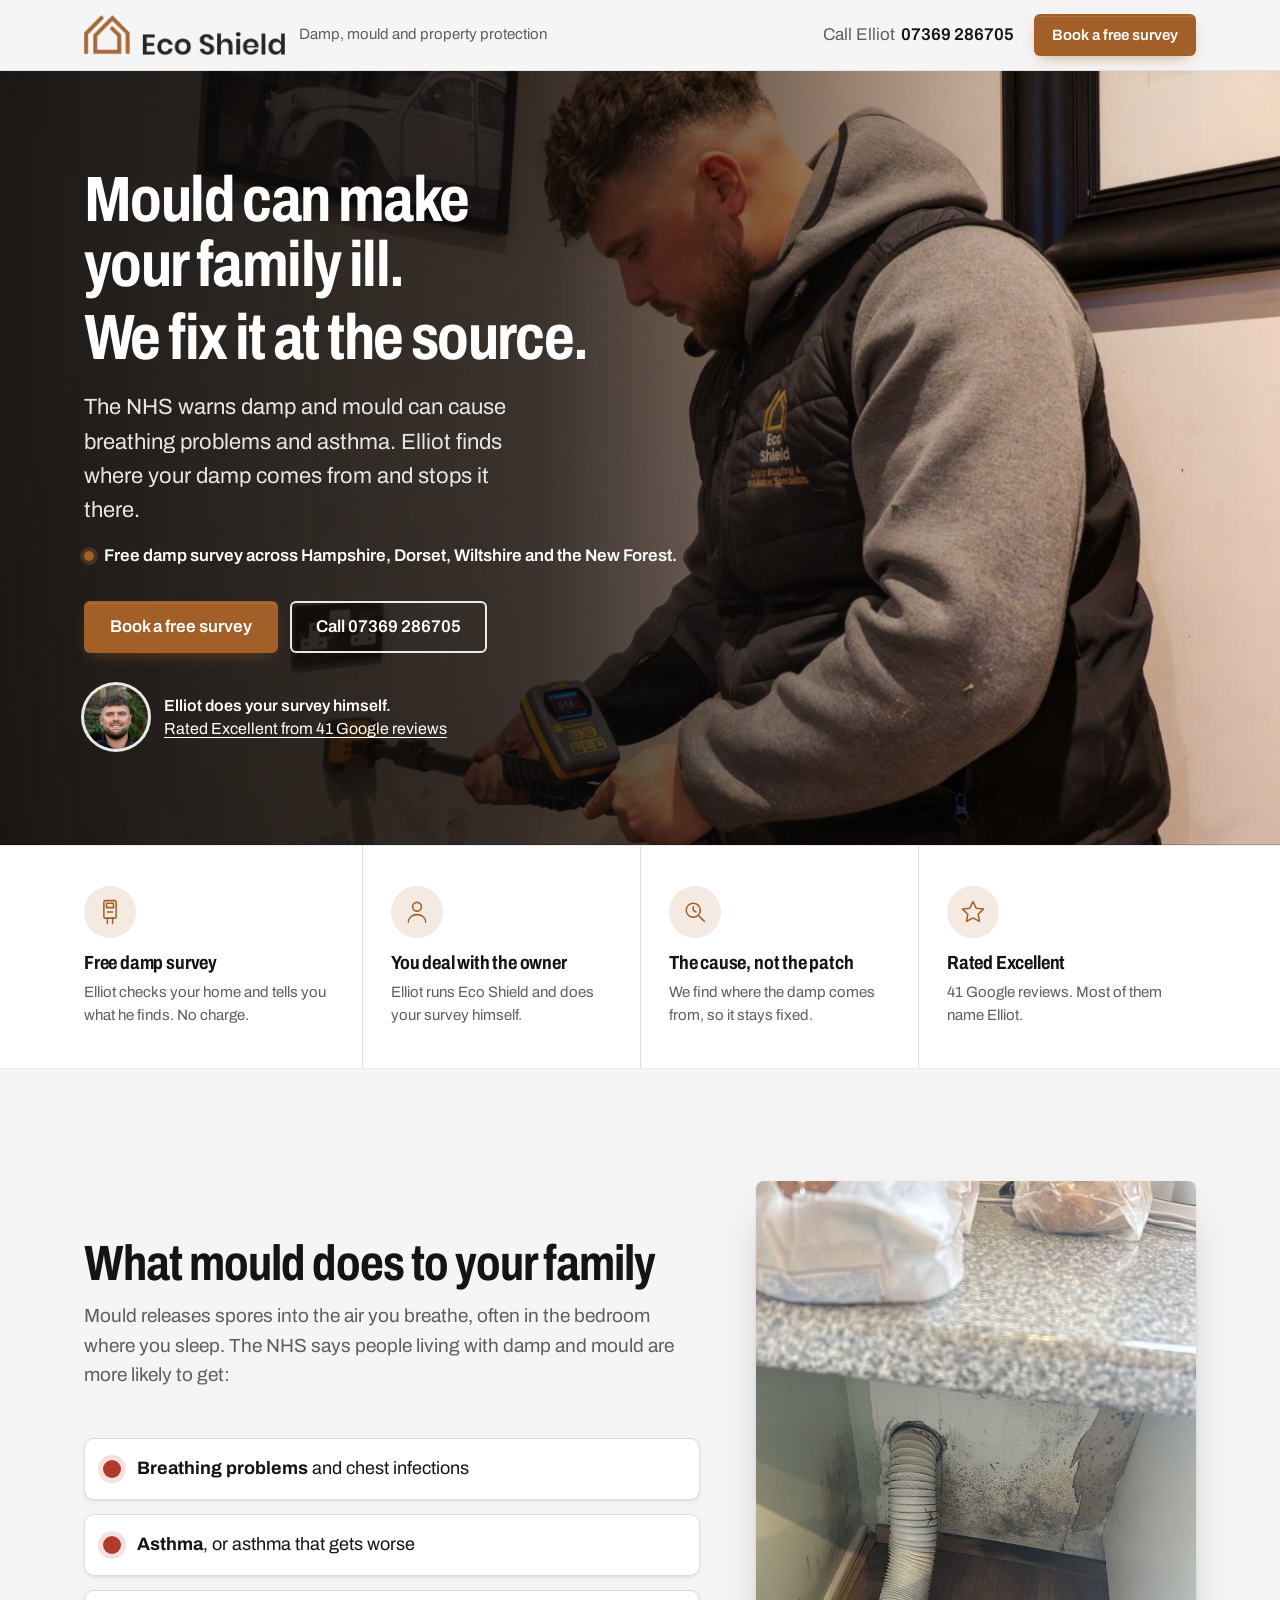
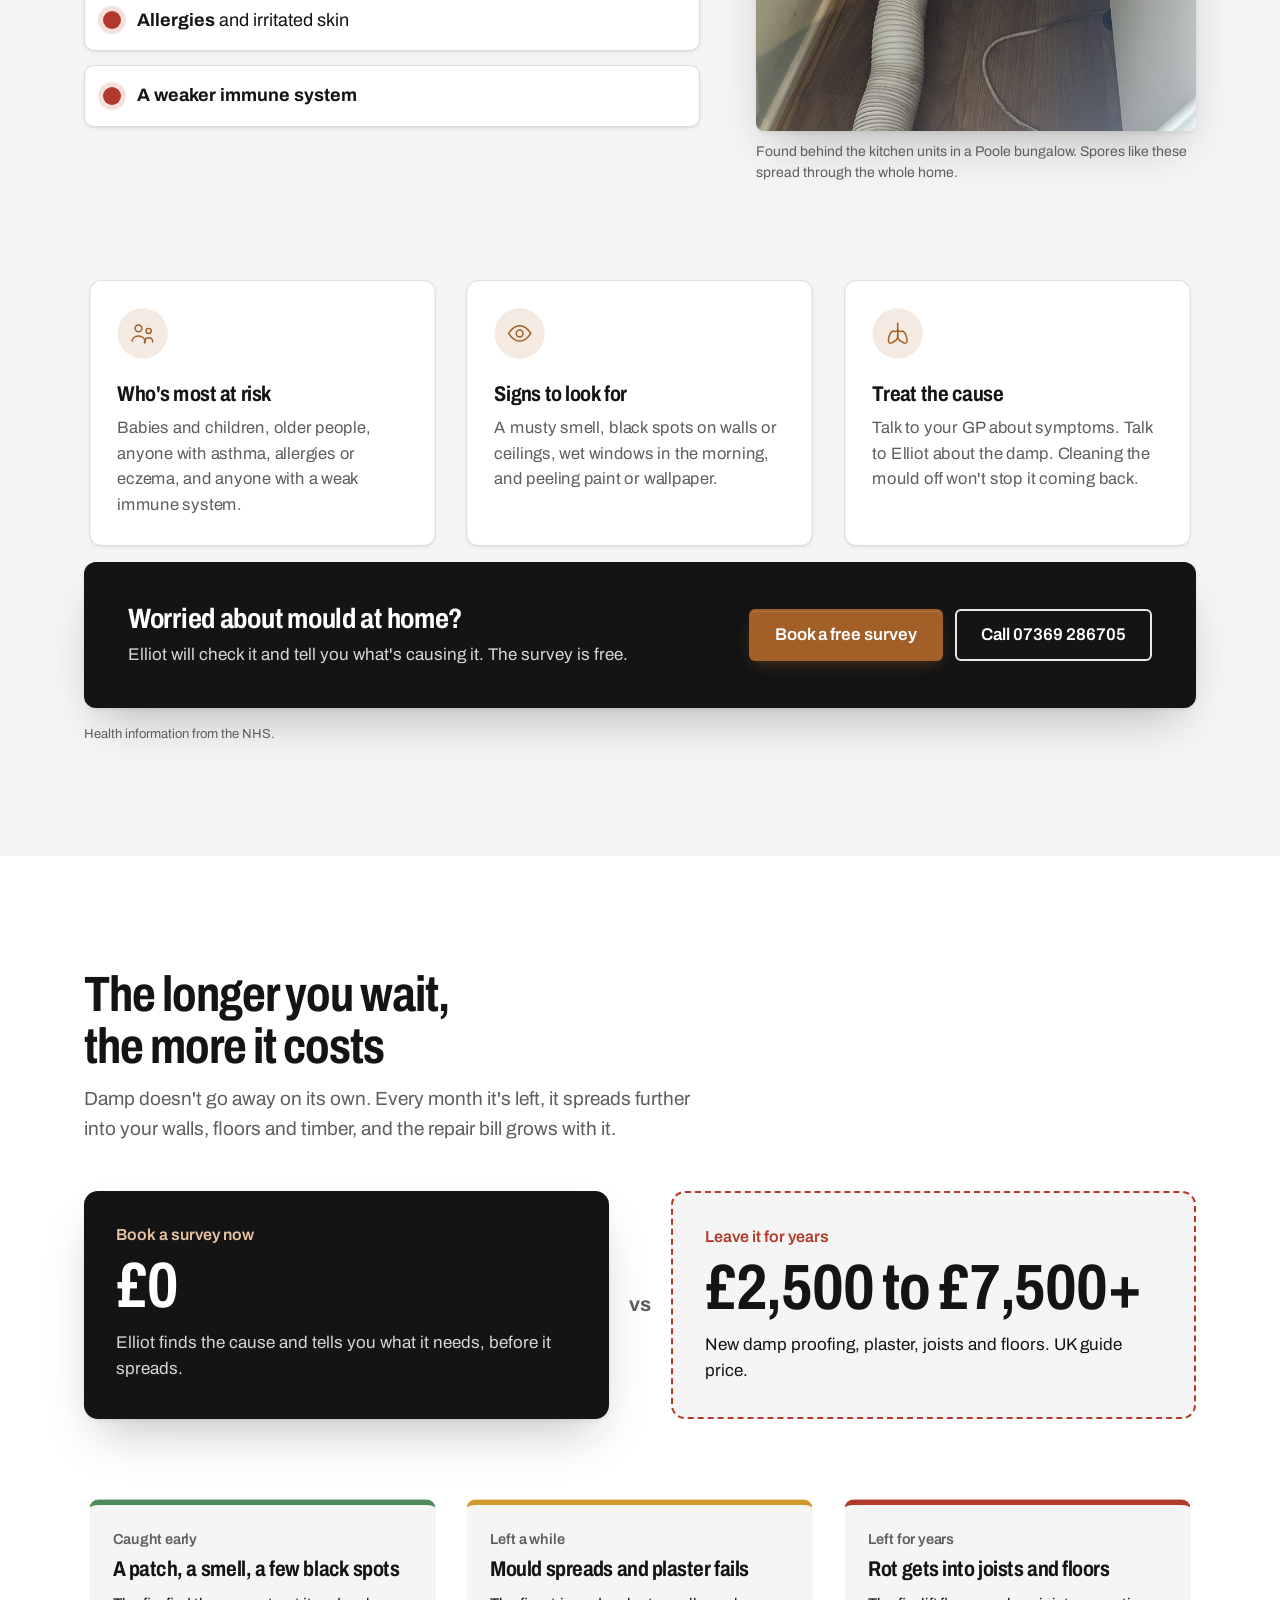
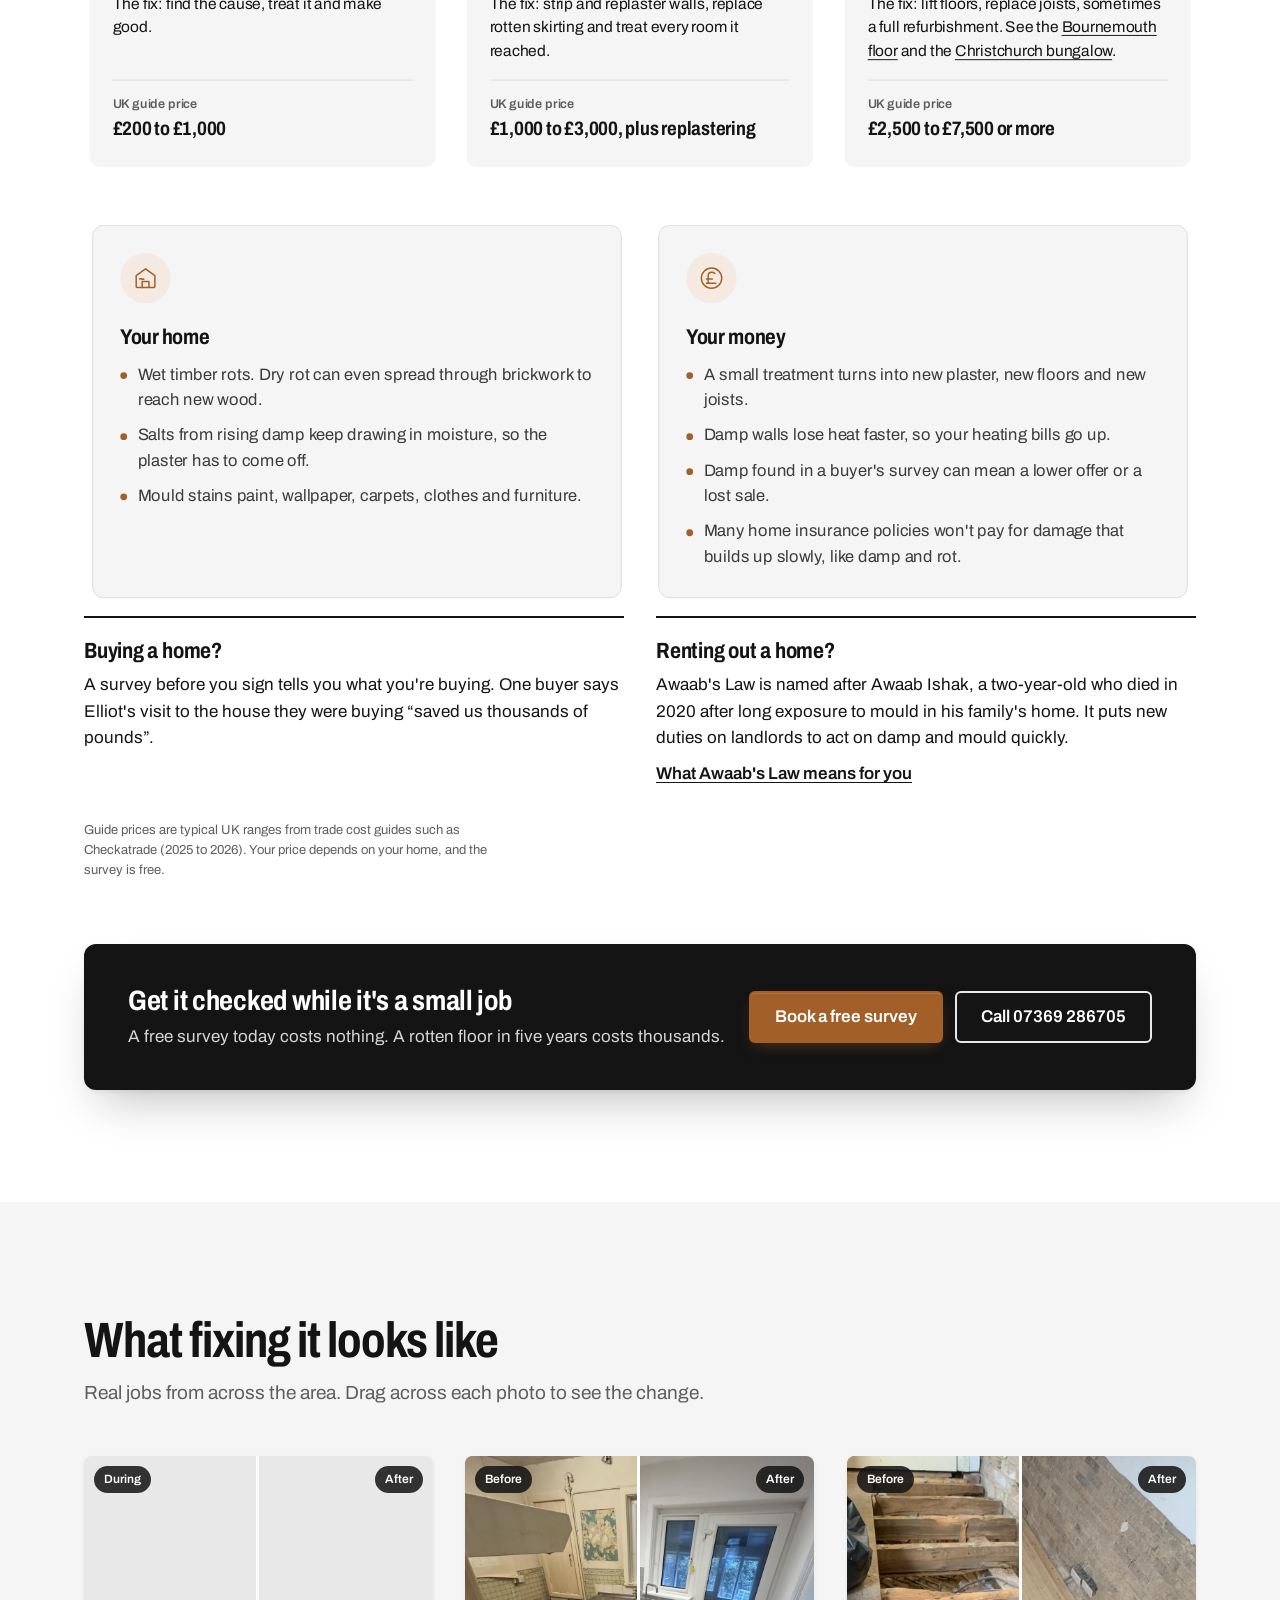
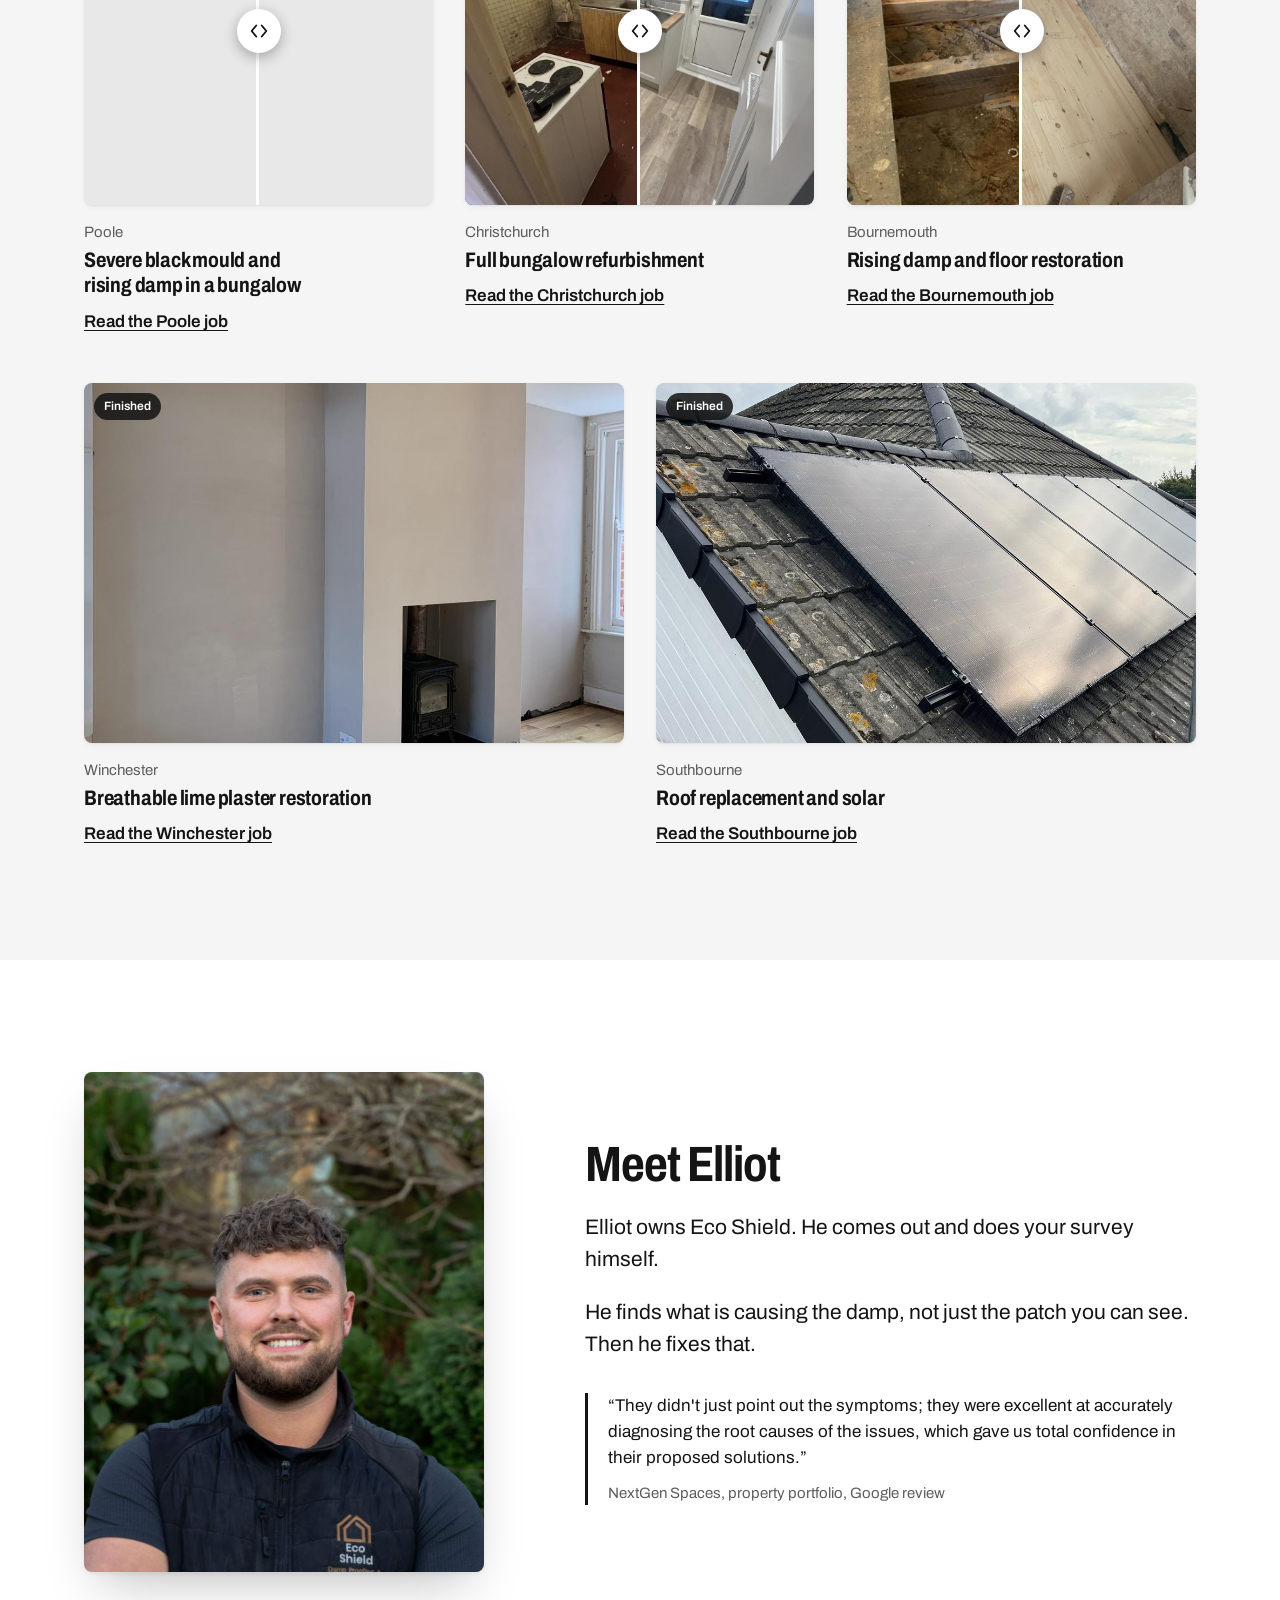
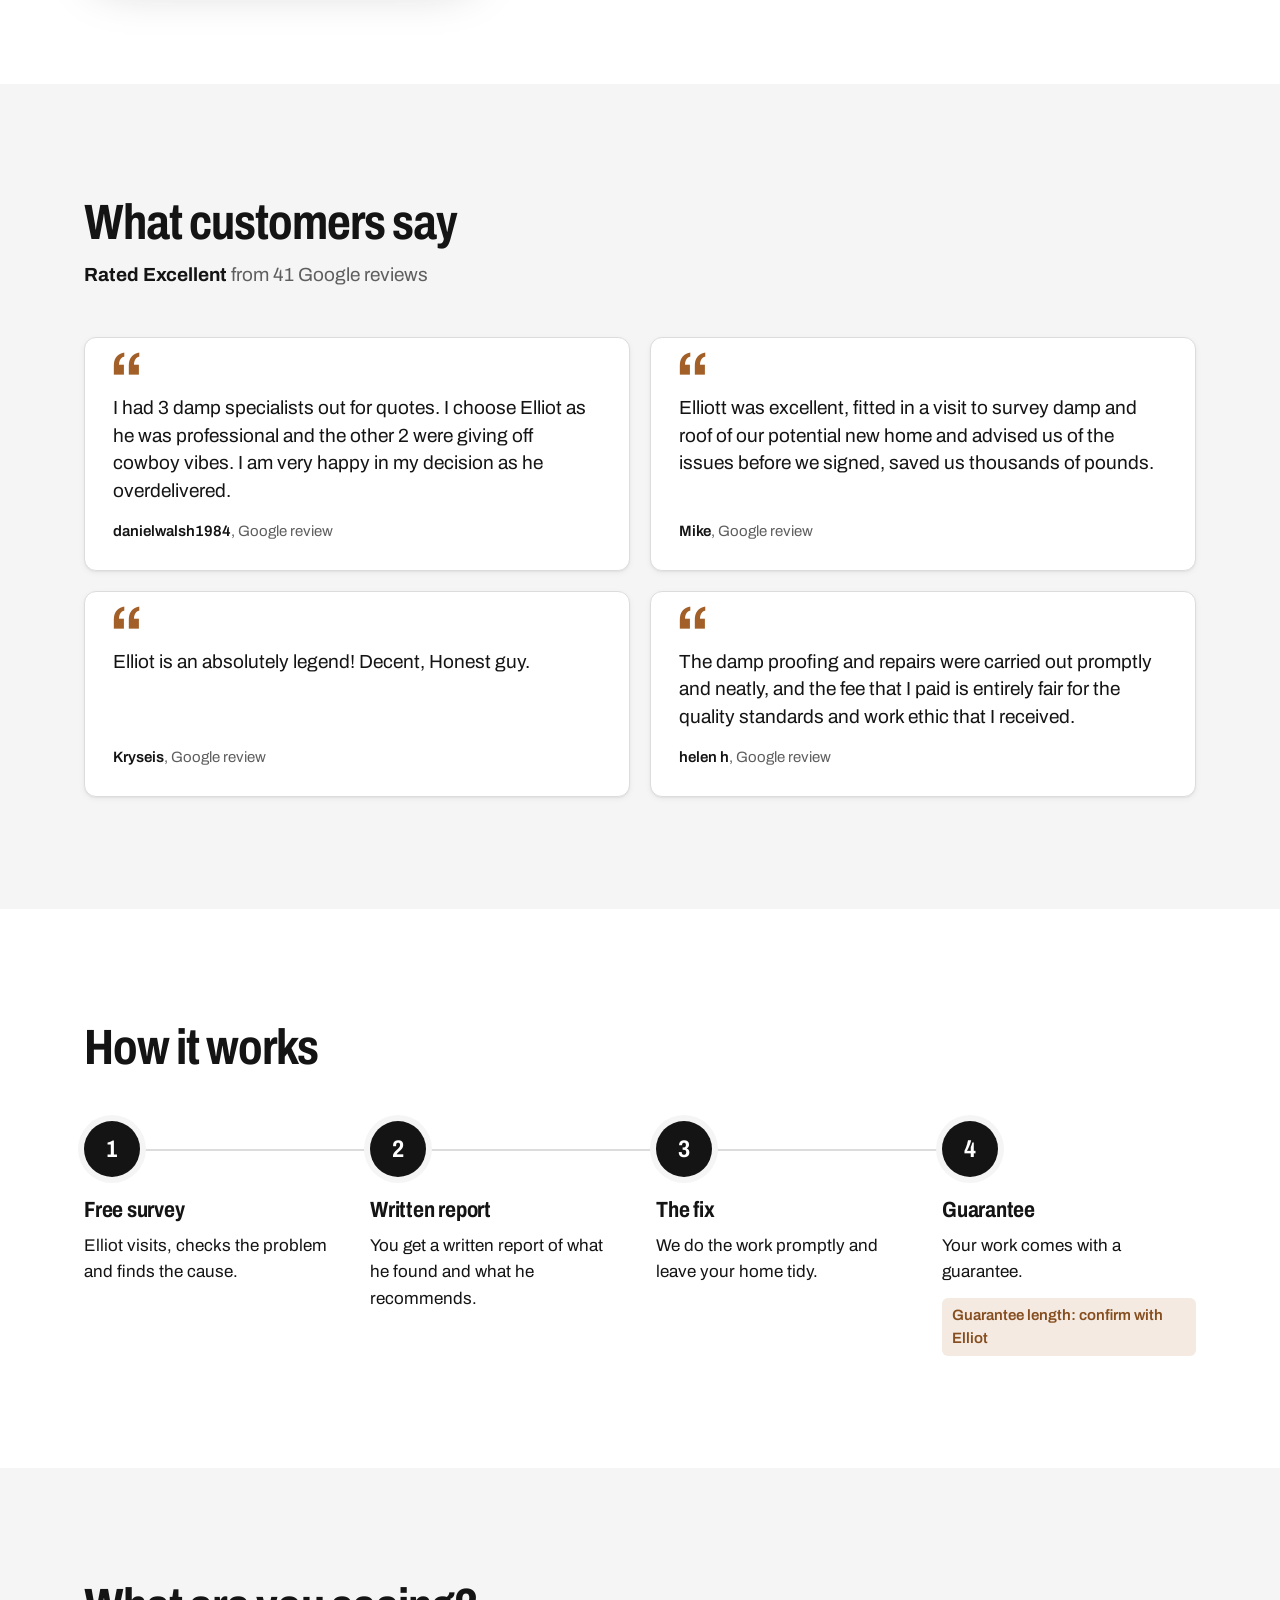
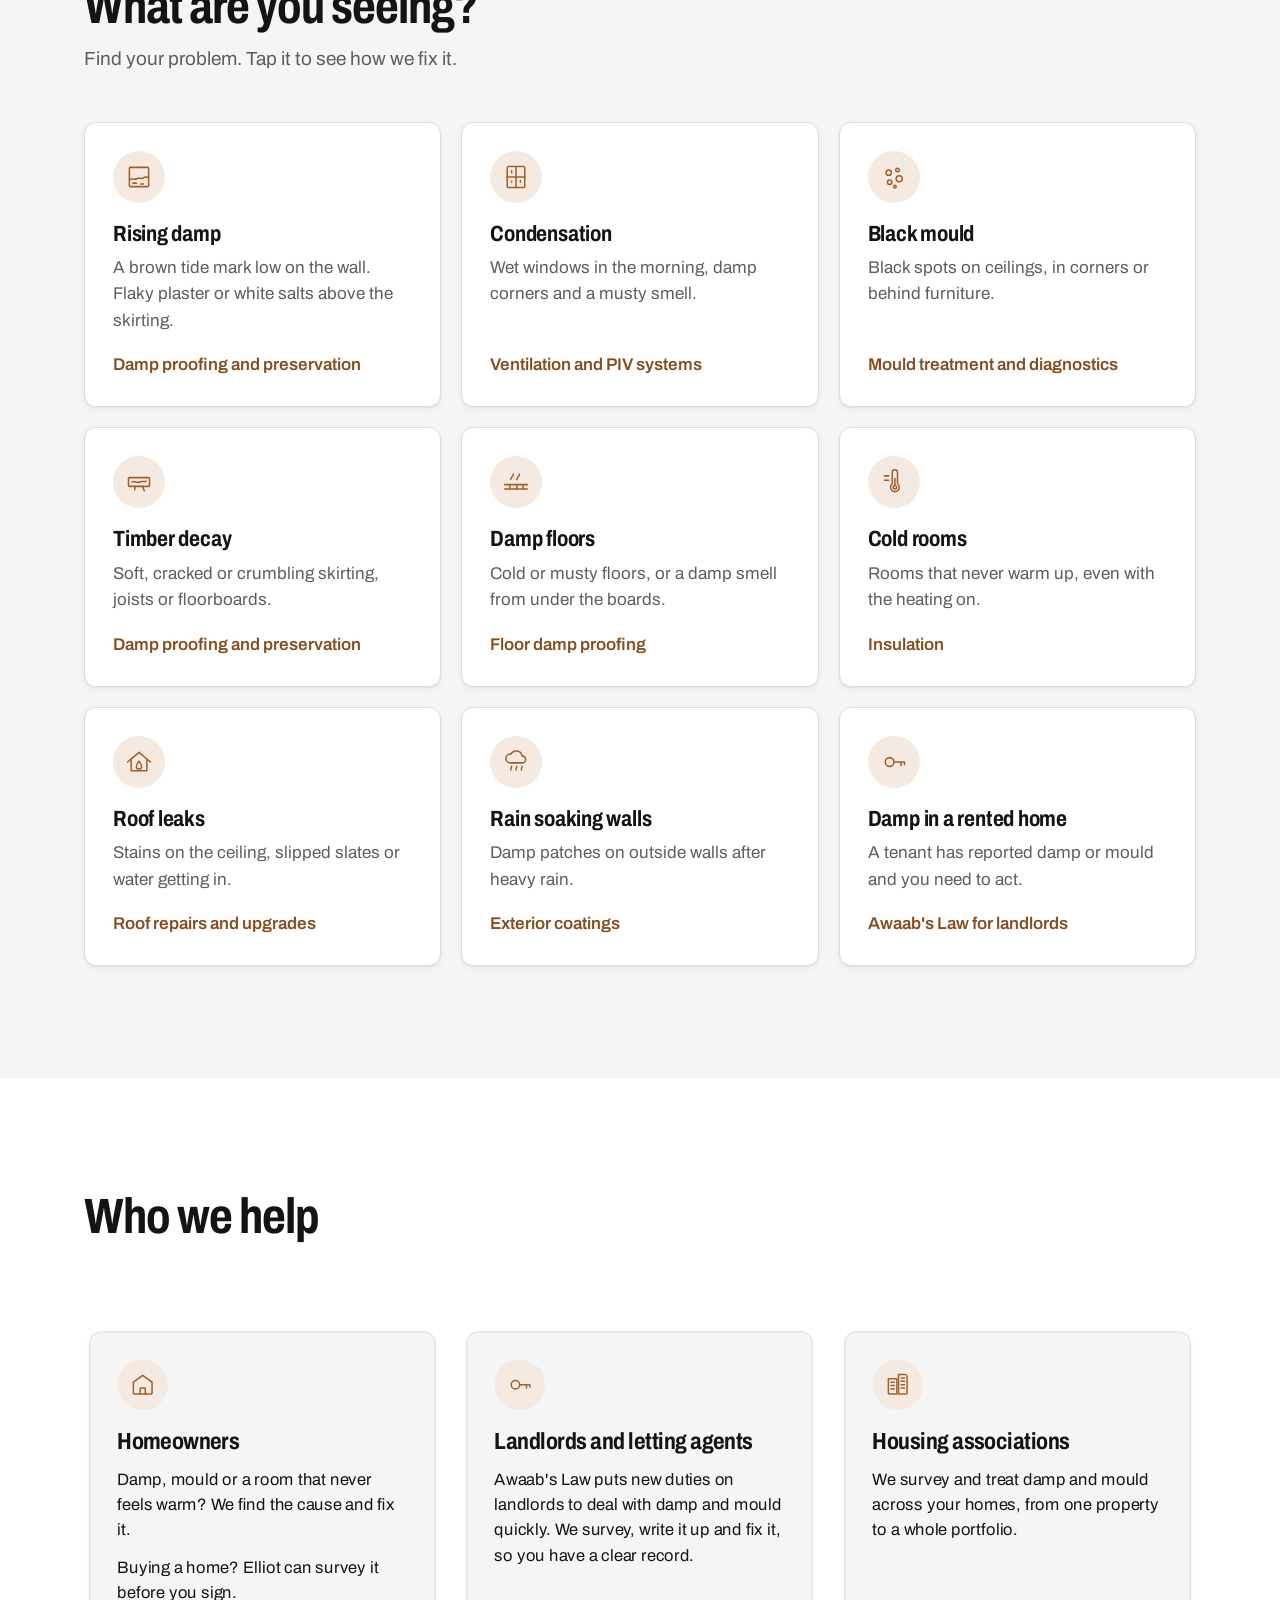
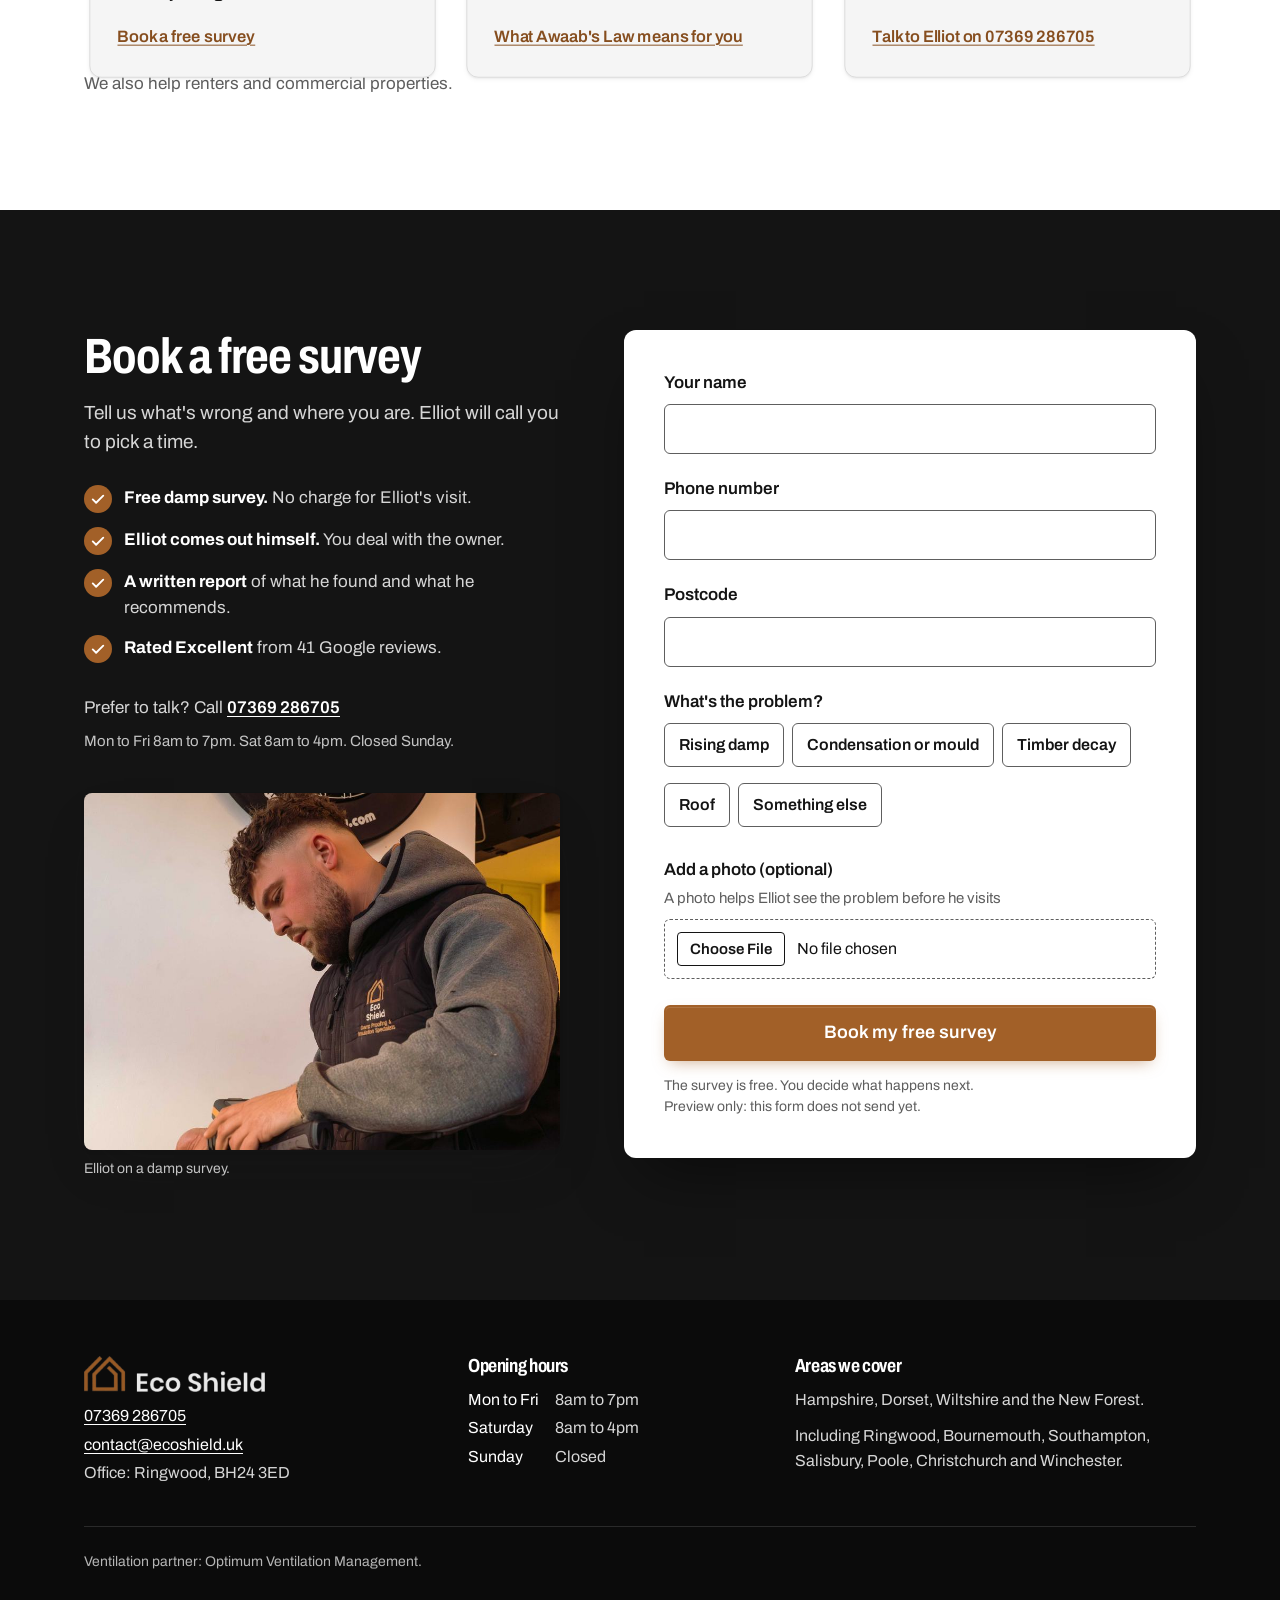
==== commit aae68b0c: "Mobile UI pass: swipe rows, compact card grids, tidier form Co-Authored-By: Claude Opus 5.5 <noreply" ====
--- a/ecoshield-preview/index.html
+++ b/ecoshield-preview/index.html
@@ -1123,6 +1123,91 @@
   .hcard:hover, .route:hover, .review:hover, .stage:hover, .damage-col:hover, .anchor-now:hover, .choice span:hover { transform: none; }
   .btn-primary::after { display: none; }
 }
+
+/* ===== Mobile UI pass ===== */
+@media (max-width: 720px) {
+  .section, .book { padding-block: 56px; }
+  .section-head { margin-bottom: 24px; }
+  h2 { font-size: 2rem; }
+
+  /* Why choose us: tidy 2x2 tiles */
+  .why { padding: 16px 0; }
+  .why-list { grid-template-columns: 1fr 1fr; gap: 10px; }
+  .why-list li, .why-list li + li, .why-list li:nth-child(even), .why-list li:nth-child(3) {
+    padding: 16px 14px; border: 1px solid var(--rule); border-radius: 12px; background: var(--lime);
+  }
+  .why-list li:nth-child(n+3) { border-top: 1px solid var(--rule); }
+  .why-list svg { width: 40px; height: 40px; padding: 9px; }
+  .why-list h3 { font-size: 1rem; margin-top: 10px; }
+  .why-list p { font-size: 0.875rem; }
+
+  /* Swipe rows instead of long stacks */
+  .stages, .health-cards, .routes {
+    display: grid; grid-auto-flow: column; grid-auto-columns: 84%;
+    grid-template-columns: none;
+    gap: 12px; overflow-x: auto; overscroll-behavior-x: contain;
+    scroll-snap-type: x mandatory; scroll-padding-inline: 16px;
+    margin-inline: -16px; padding: 4px 16px 18px;
+    scrollbar-width: none;
+  }
+  .stages::-webkit-scrollbar, .health-cards::-webkit-scrollbar, .routes::-webkit-scrollbar { display: none; }
+  .stages > *, .health-cards > *, .routes > * { scroll-snap-align: start; animation: none !important; }
+  .health-cards { margin-top: 32px; }
+  .swipe-hint { display: flex; }
+
+  /* Problem cards: compact 2 columns */
+  .problem-cards { grid-template-columns: 1fr 1fr; gap: 10px; }
+  .pcard { padding: 16px 14px; border-radius: 12px; }
+  .pcard svg { width: 40px; height: 40px; padding: 9px; }
+  .pcard h3 { font-size: 1.0625rem; margin-top: 12px; }
+  .pcard p { font-size: 0.875rem; margin-top: 6px; }
+  .pcard a { font-size: 0.875rem; padding-top: 12px; }
+
+  /* Cost comparison: vs as a badge */
+  .anchor { gap: 0; position: relative; margin-bottom: 28px; }
+  .anchor-vs {
+    position: relative; z-index: 2; margin: -14px auto; width: 40px; height: 40px;
+    display: flex; align-items: center; justify-content: center;
+    border-radius: 50%; background: var(--limewash); border: 2px solid var(--rule); font-size: 0.9375rem;
+  }
+  .anchor-price { font-size: 2.5rem; }
+
+  /* Photos sized for a phone */
+  .health-photo img { aspect-ratio: 4 / 3; }
+  .health-grid { gap: 24px; }
+  .health-list li { font-size: 1rem; padding: 14px 14px 14px 46px; }
+  .health-list li::before { left: 16px; width: 14px; height: 14px; margin-top: -7px; }
+
+  /* Reviews: tighter */
+  .review { padding: 48px 20px 20px; }
+  .review::before { font-size: 3.75rem; left: 18px; }
+  .review blockquote p { font-size: 1.0625rem; }
+
+  /* Form: even problem buttons */
+  .choices { display: grid; grid-template-columns: 1fr 1fr; gap: 8px; }
+  .choice span { width: 100%; justify-content: center; text-align: center; min-height: 48px; font-size: 0.9375rem; }
+  .choice:last-child { grid-column: 1 / -1; }
+  .form-panel { padding: 24px 18px; }
+  .book-stack li { font-size: 1rem; }
+
+  /* Cards: a touch of press feedback */
+  .pcard:active, .hcard:active, .route:active { transform: scale(.98); }
+}
+.swipe-hint { display: none; align-items: center; gap: 8px; margin-top: -6px; font-size: 0.8125rem; font-weight: 600; color: var(--slate-grey); }
+.swipe-hint svg { width: 18px; height: 18px; fill: none; stroke: currentColor; stroke-width: 2; stroke-linecap: round; stroke-linejoin: round; }
+
+@media (max-width: 720px) {
+  p.swipe-hint { display: flex; }
+  .problem-cards > .pcard:last-child:nth-child(odd) { grid-column: 1 / -1; }
+  .late .damage {
+    display: grid; grid-auto-flow: column; grid-auto-columns: 84%; grid-template-columns: none;
+    gap: 12px; overflow-x: auto; overscroll-behavior-x: contain; scroll-snap-type: x mandatory; scroll-padding-inline: 16px;
+    margin: 32px -16px 0; padding: 4px 16px 18px; scrollbar-width: none;
+  }
+  .late .damage::-webkit-scrollbar { display: none; }
+  .late .damage > * { scroll-snap-align: start; animation: none !important; }
+}
+.health-cards:focus-visible, .damage:focus-visible { outline: 3px solid var(--slate); outline-offset: 4px; border-radius: 12px; }
 </style>
 </head>
 <body>
@@ -1202,7 +1287,7 @@
       </figure>
     </div>
 
-    <div class="health-cards">
+    <div class="health-cards" tabindex="0" role="region" aria-label="Who is at risk, signs and what to do">
       <div class="hcard">
         <svg viewBox="0 0 32 32" aria-hidden="true"><circle cx="11" cy="10" r="4"/><circle cx="23" cy="13" r="3"/><path d="M3 27c0-5 3.5-8 8-8s8 3 8 8"/><path d="M18 27c0-3.5 2-6 5-6s5 2.5 5 6"/></svg>
         <h3>Who's most at risk</h3>
@@ -1219,6 +1304,8 @@
         <p>Talk to your GP about symptoms. Talk to Elliot about the damp. Cleaning the mould off won't stop it coming back.</p>
       </div>
     </div>
+
+    <p class="swipe-hint" aria-hidden="true"><svg viewBox="0 0 24 24"><path d="M4 12h16M15 7l5 5-5 5"/></svg>Swipe for more</p>
 
     <div class="late-cta">
       <div>
@@ -1276,8 +1363,9 @@
         <p class="stage-cost"><span>UK guide price</span> £2,500 to £7,500 or more</p>
       </li>
     </ol>
-
-    <div class="damage">
+    <p class="swipe-hint" aria-hidden="true"><svg viewBox="0 0 24 24"><path d="M4 12h16M15 7l5 5-5 5"/></svg>Swipe for more</p>
+
+    <div class="damage" tabindex="0" role="region" aria-label="Damage to your home and your money">
       <div class="damage-col">
         <svg viewBox="0 0 32 32" aria-hidden="true"><path d="M5 27V13l11-8 11 8v14z"/><path d="M12 27v-7h8v7"/><path d="M9 17c2-1 3 1 5 0"/></svg>
         <h3>Your home</h3>
@@ -1298,6 +1386,8 @@
         </ul>
       </div>
     </div>
+
+    <p class="swipe-hint" aria-hidden="true"><svg viewBox="0 0 24 24"><path d="M4 12h16M15 7l5 5-5 5"/></svg>Swipe for more</p>
 
     <div class="late-proof">
       <div class="late-notes">
@@ -1571,6 +1661,7 @@
         <a class="route-link" href="tel:07369286705">Talk to Elliot on 07369 286705</a>
       </div>
     </div>
+    <p class="swipe-hint" aria-hidden="true"><svg viewBox="0 0 24 24"><path d="M4 12h16M15 7l5 5-5 5"/></svg>Swipe for more</p>
     <p class="routes-note">We also help renters and commercial properties.</p>
   </div>
 </section>
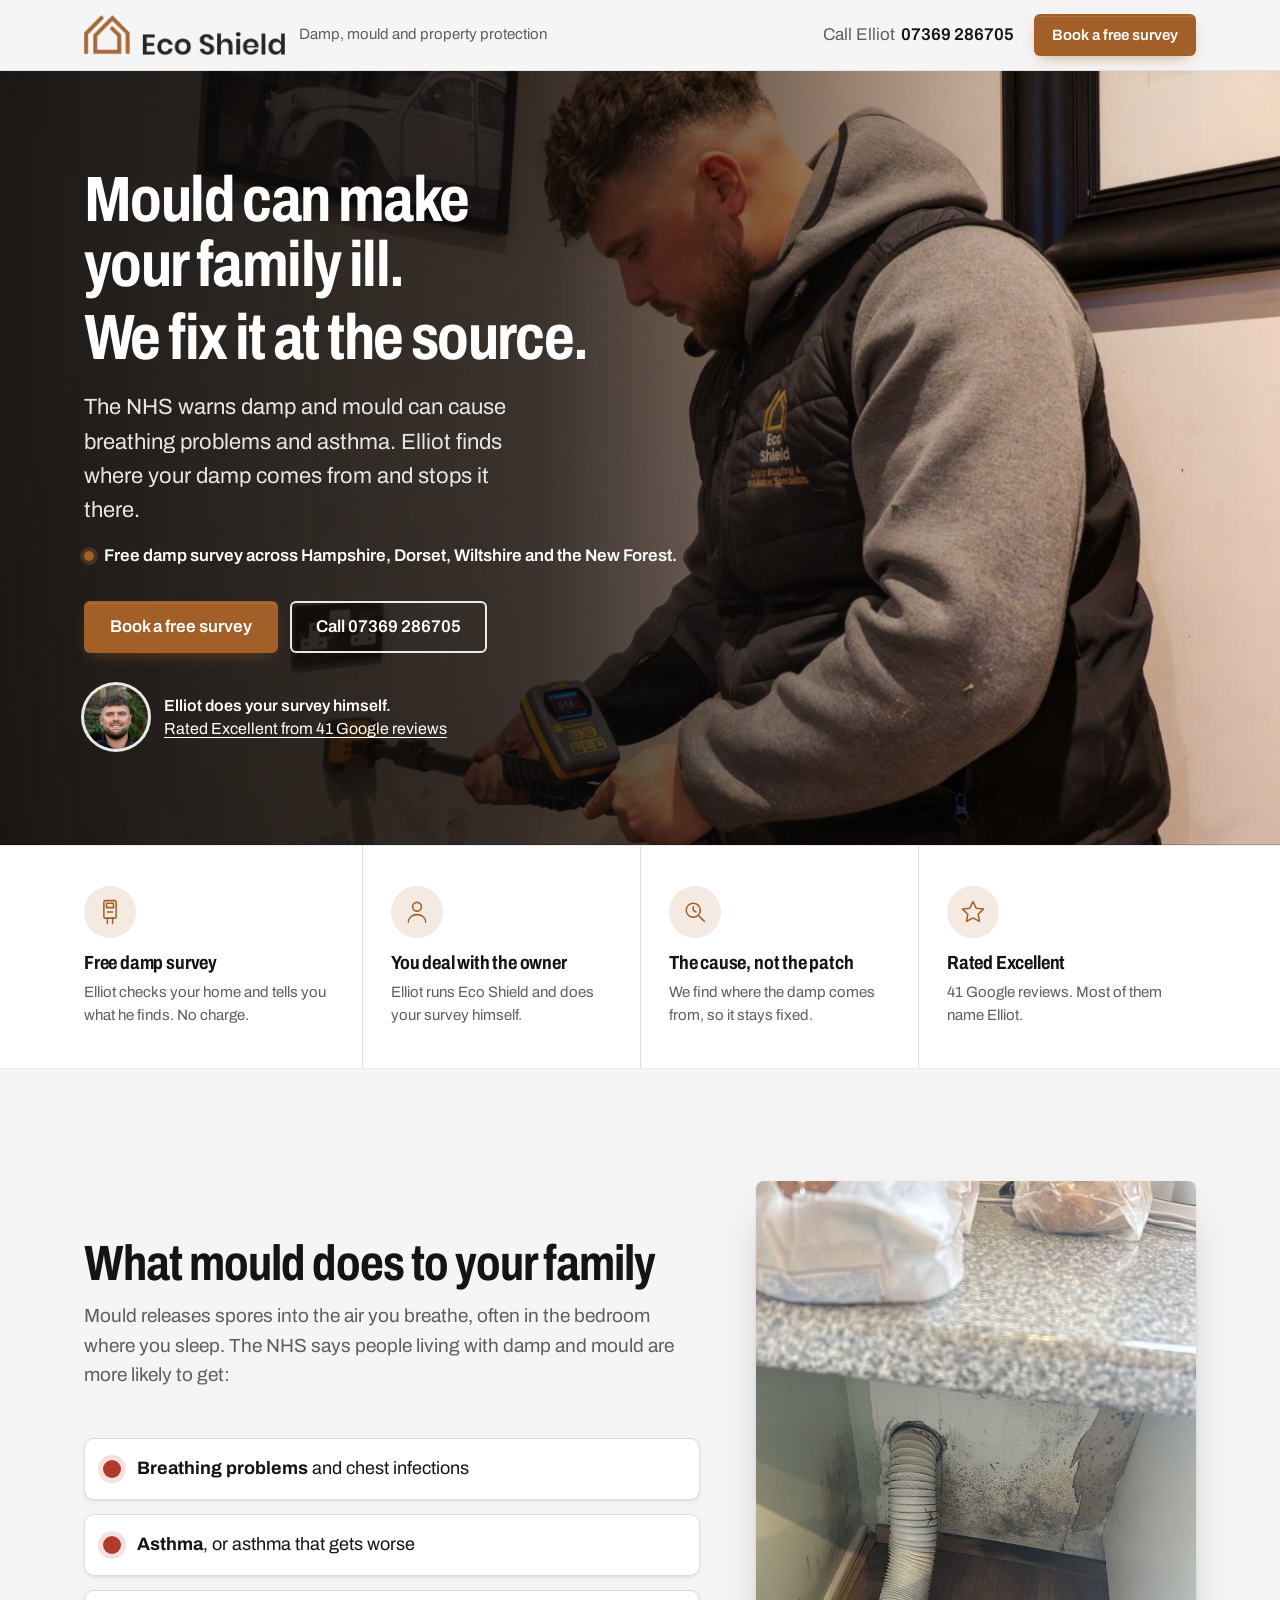
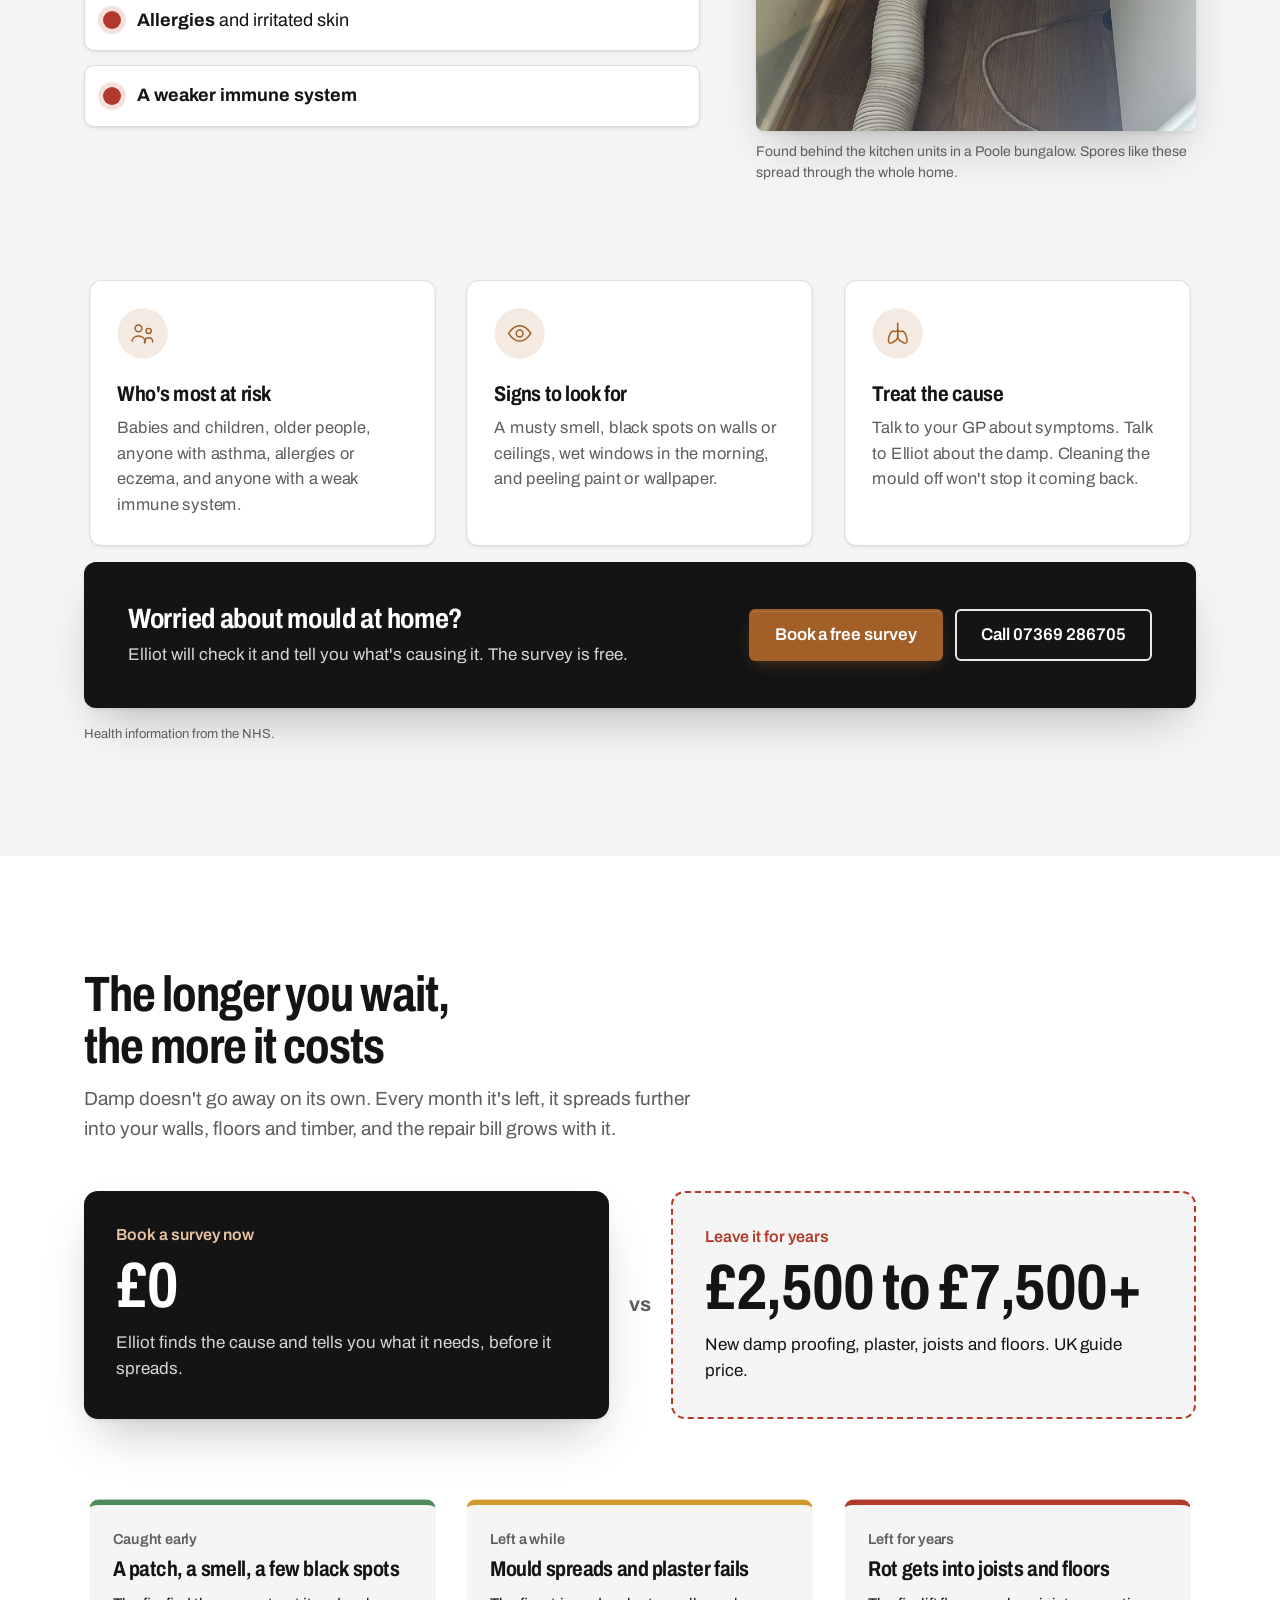
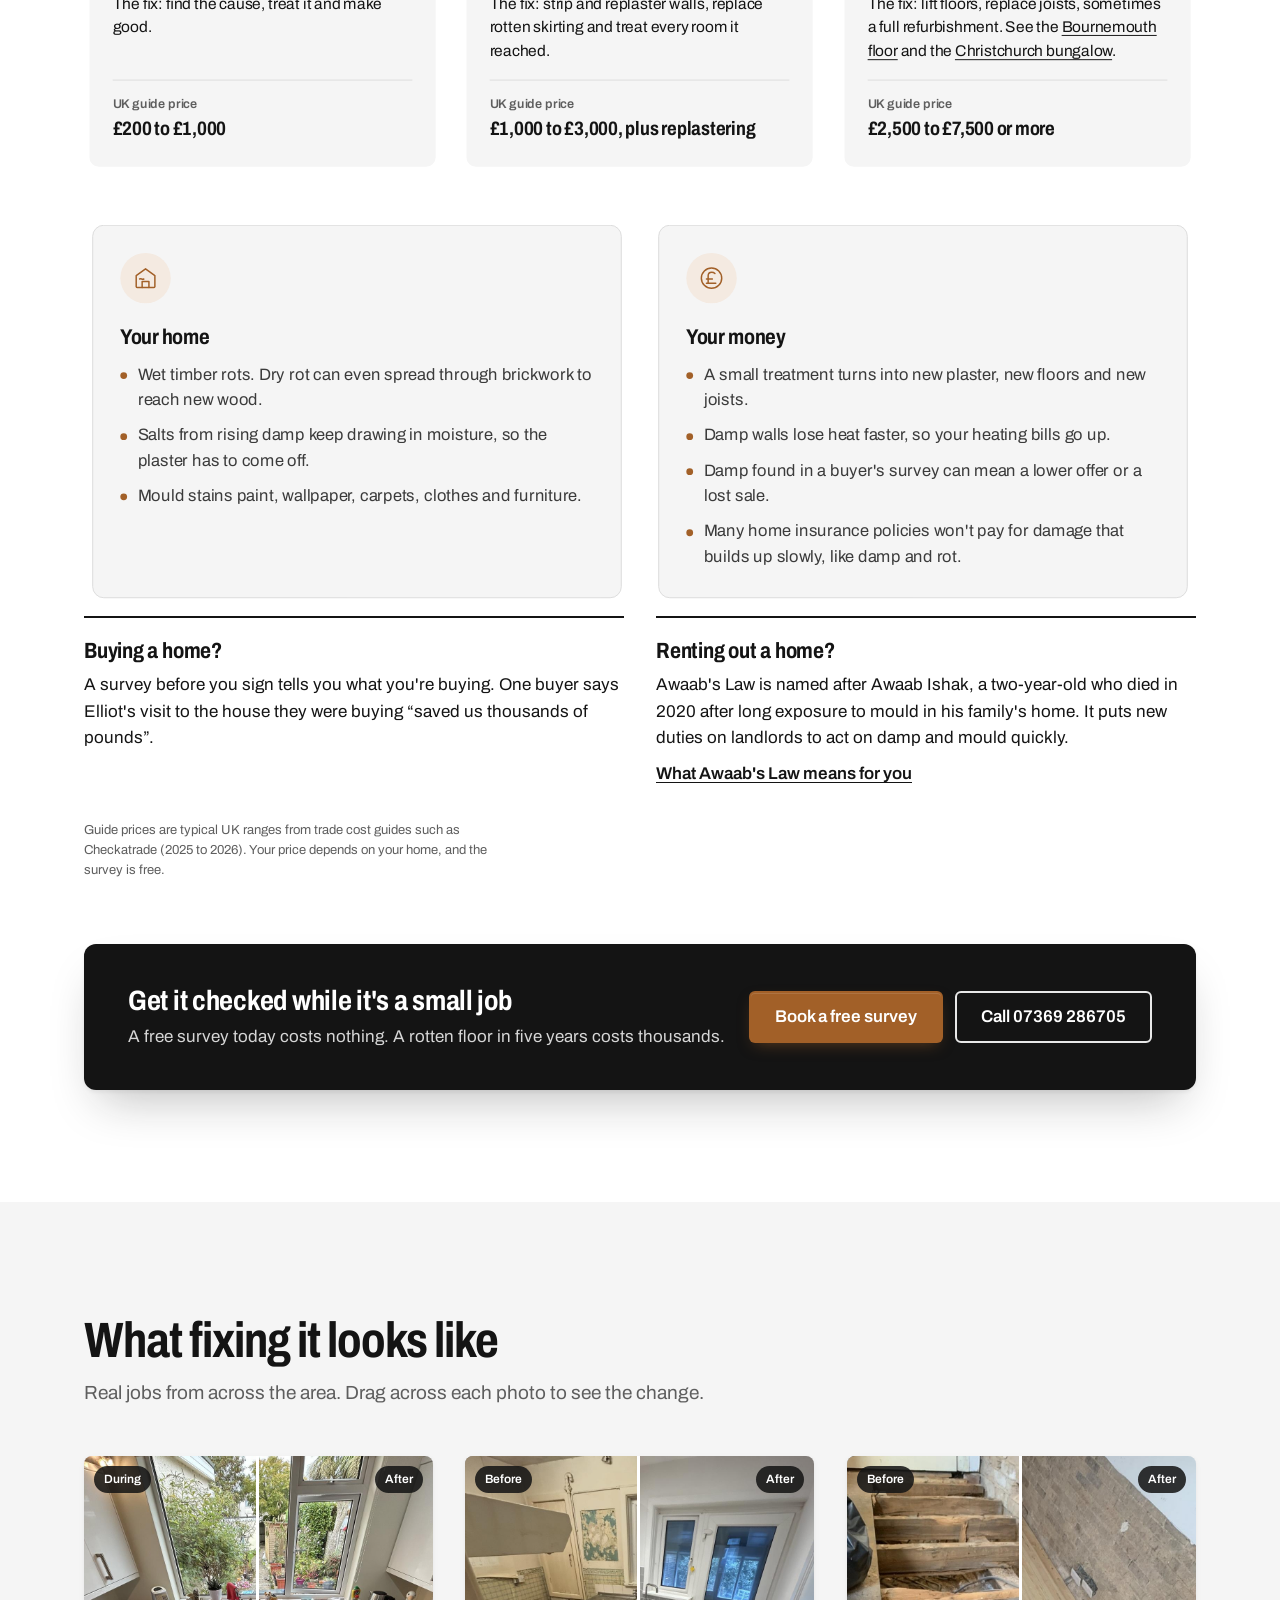
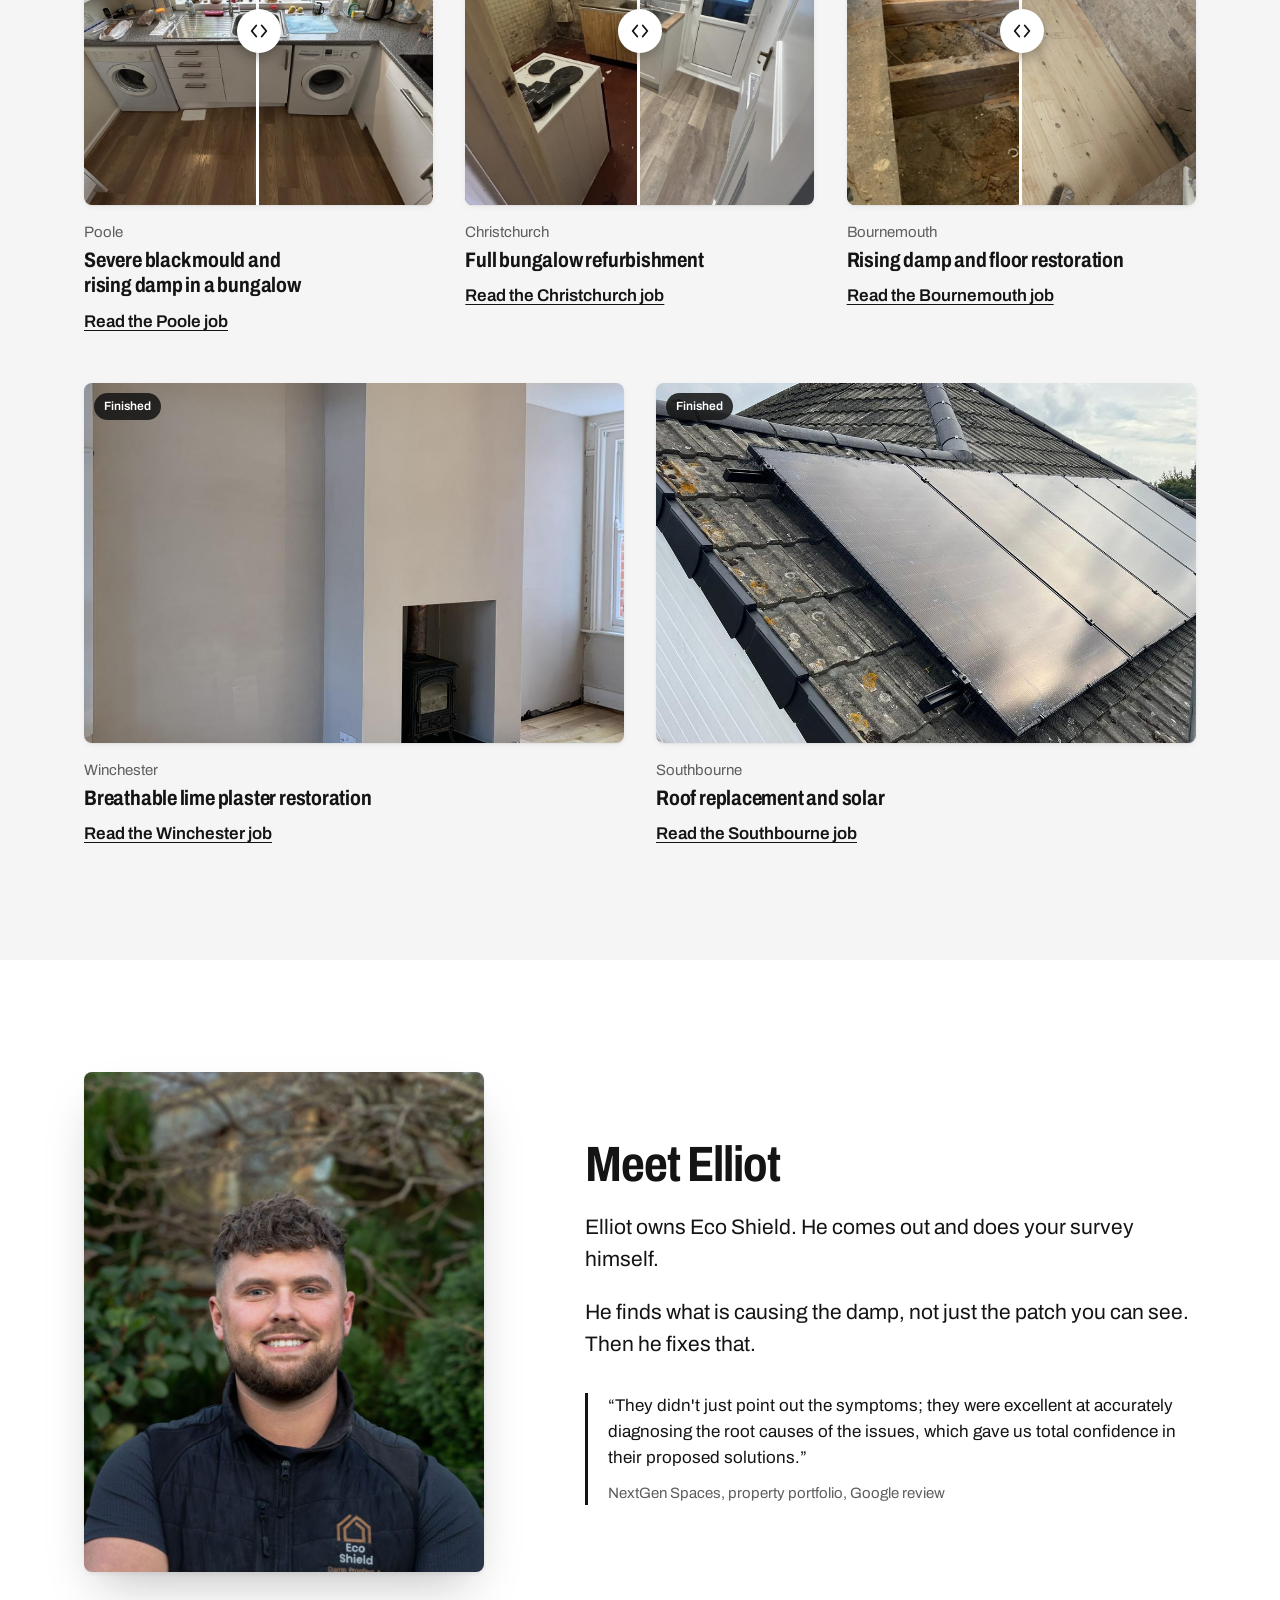
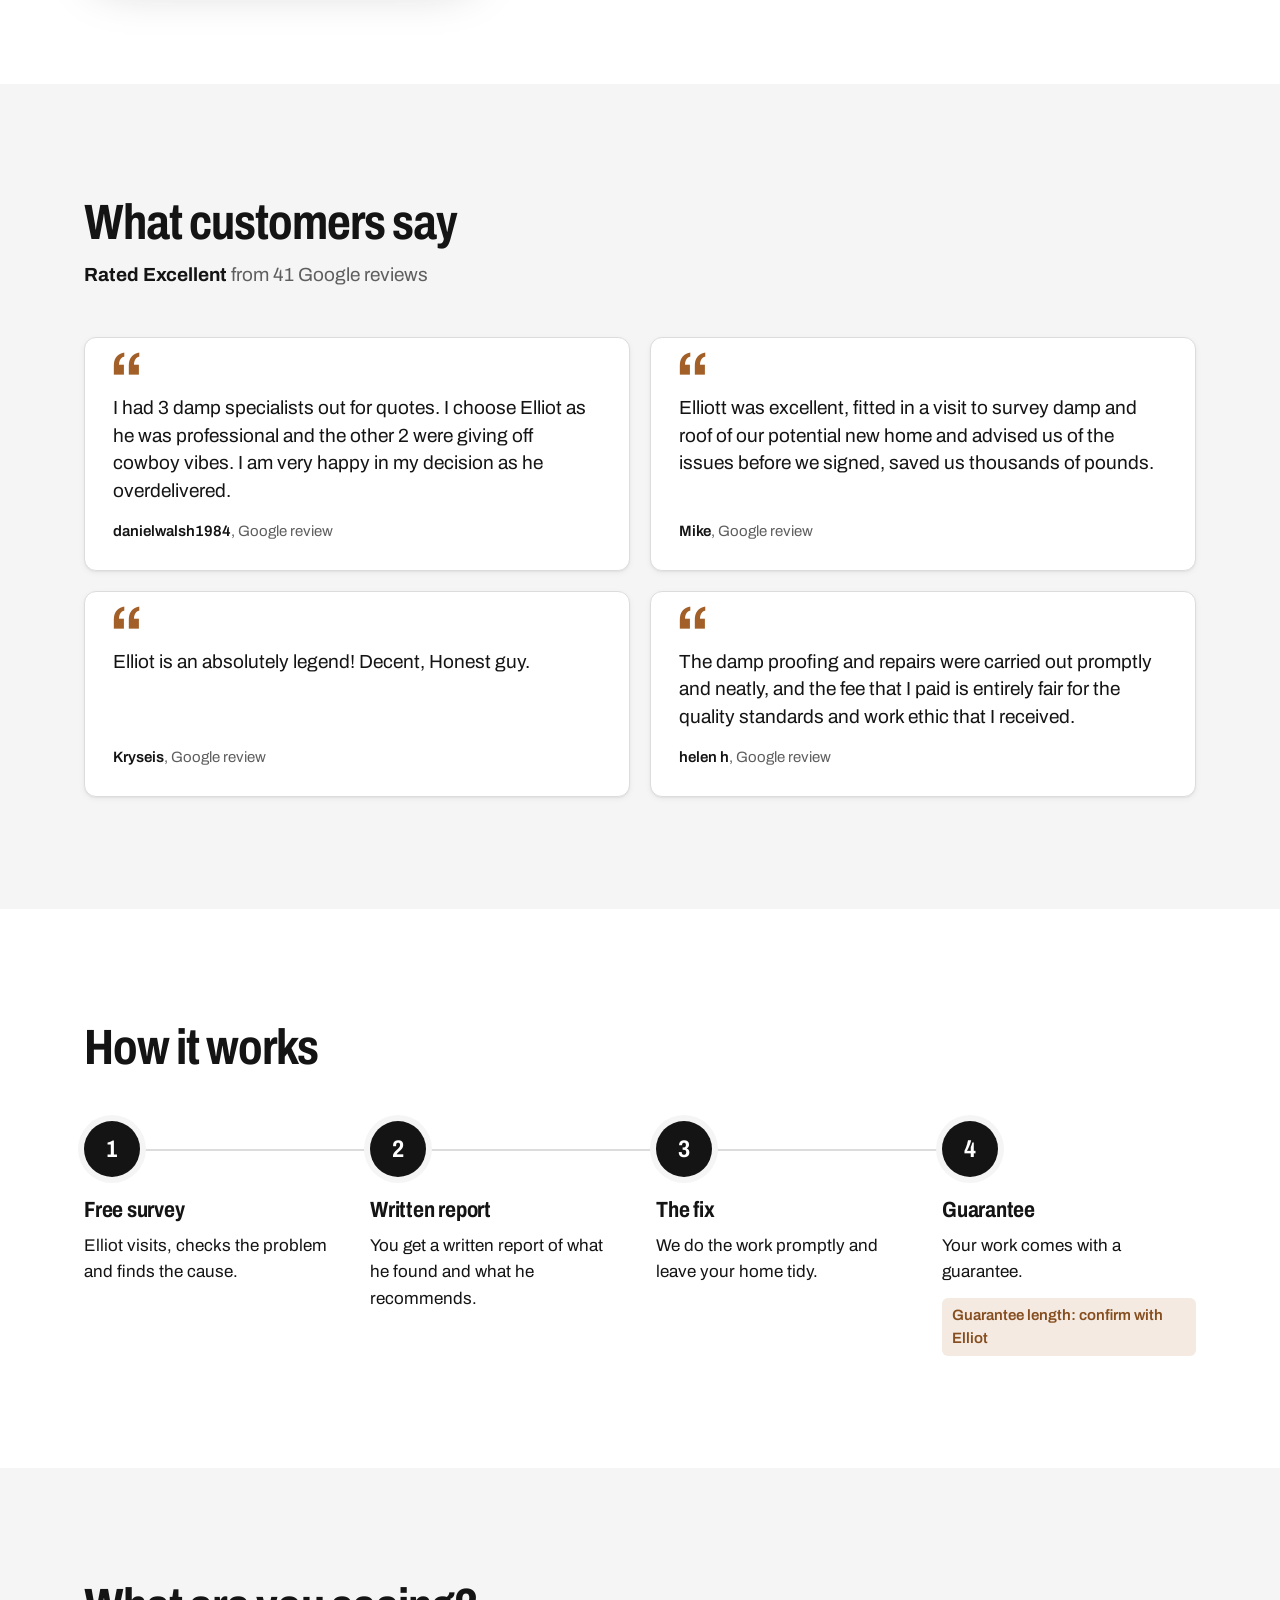
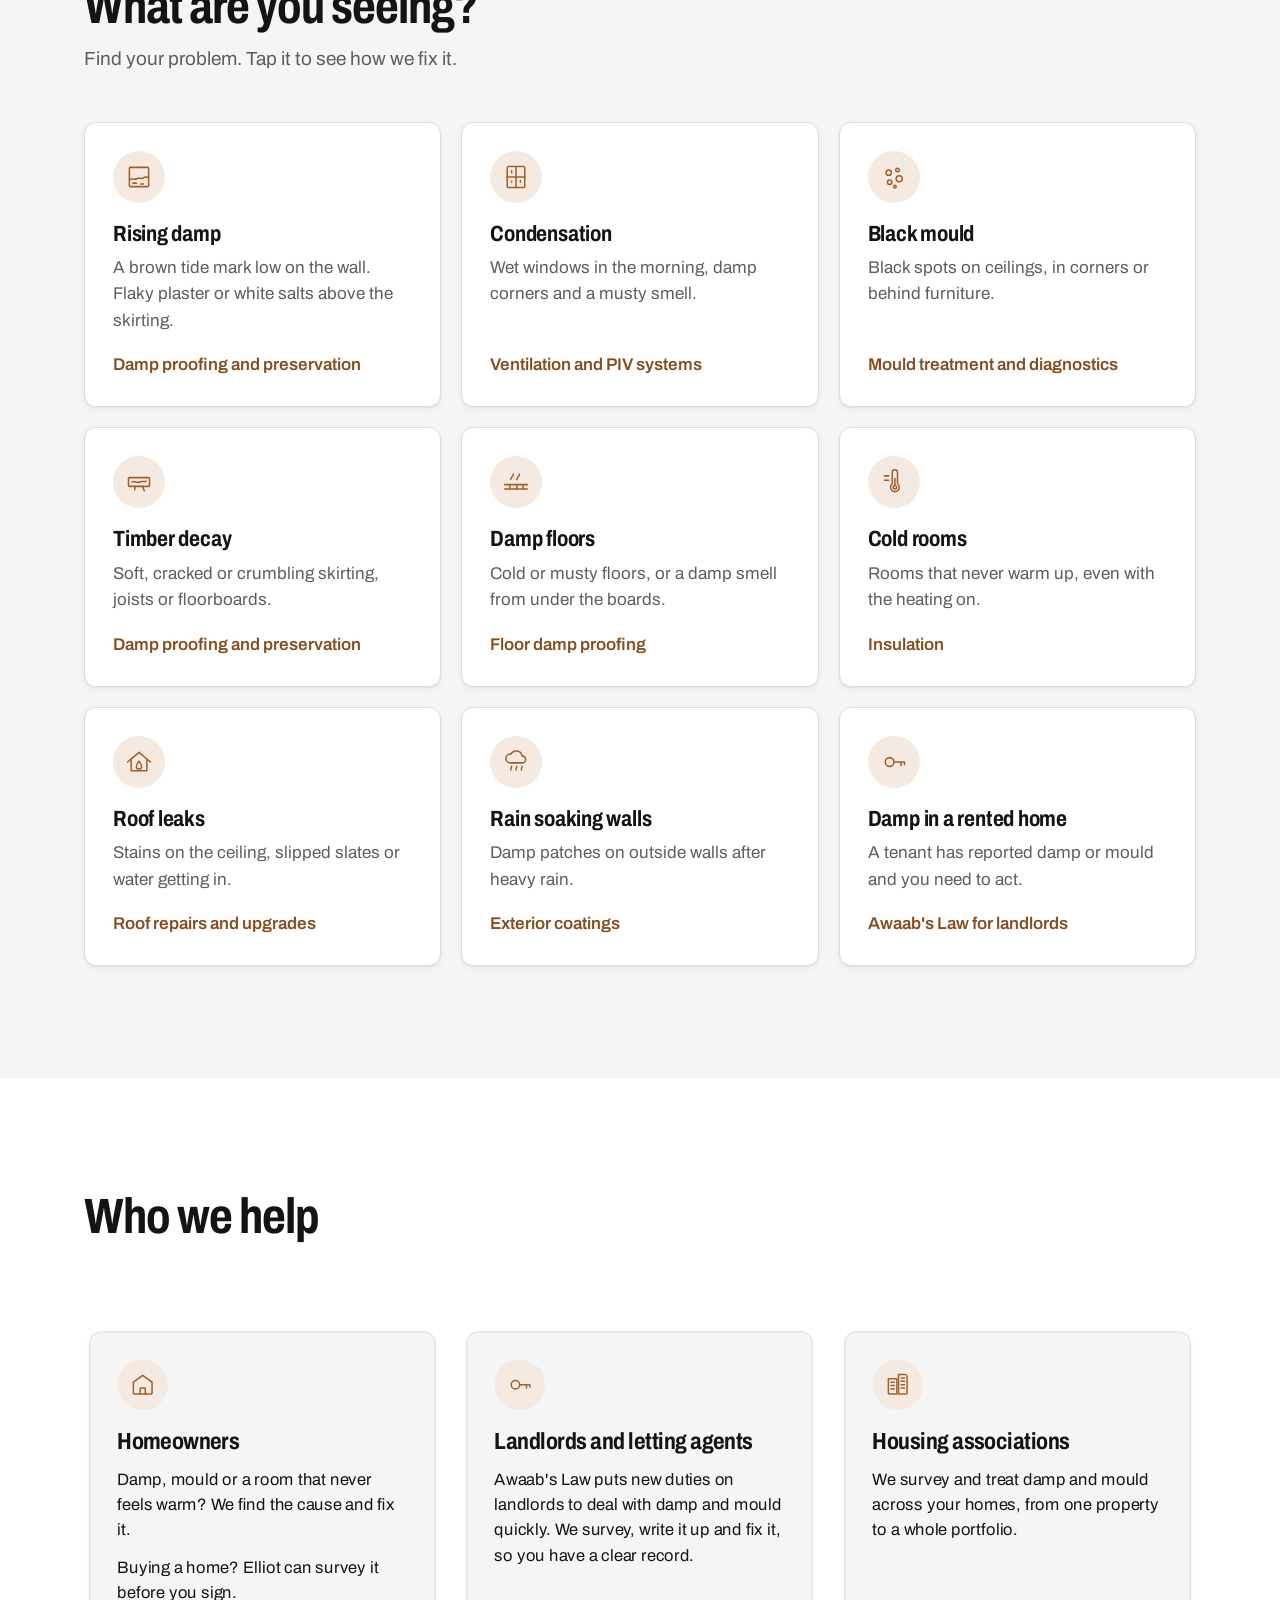
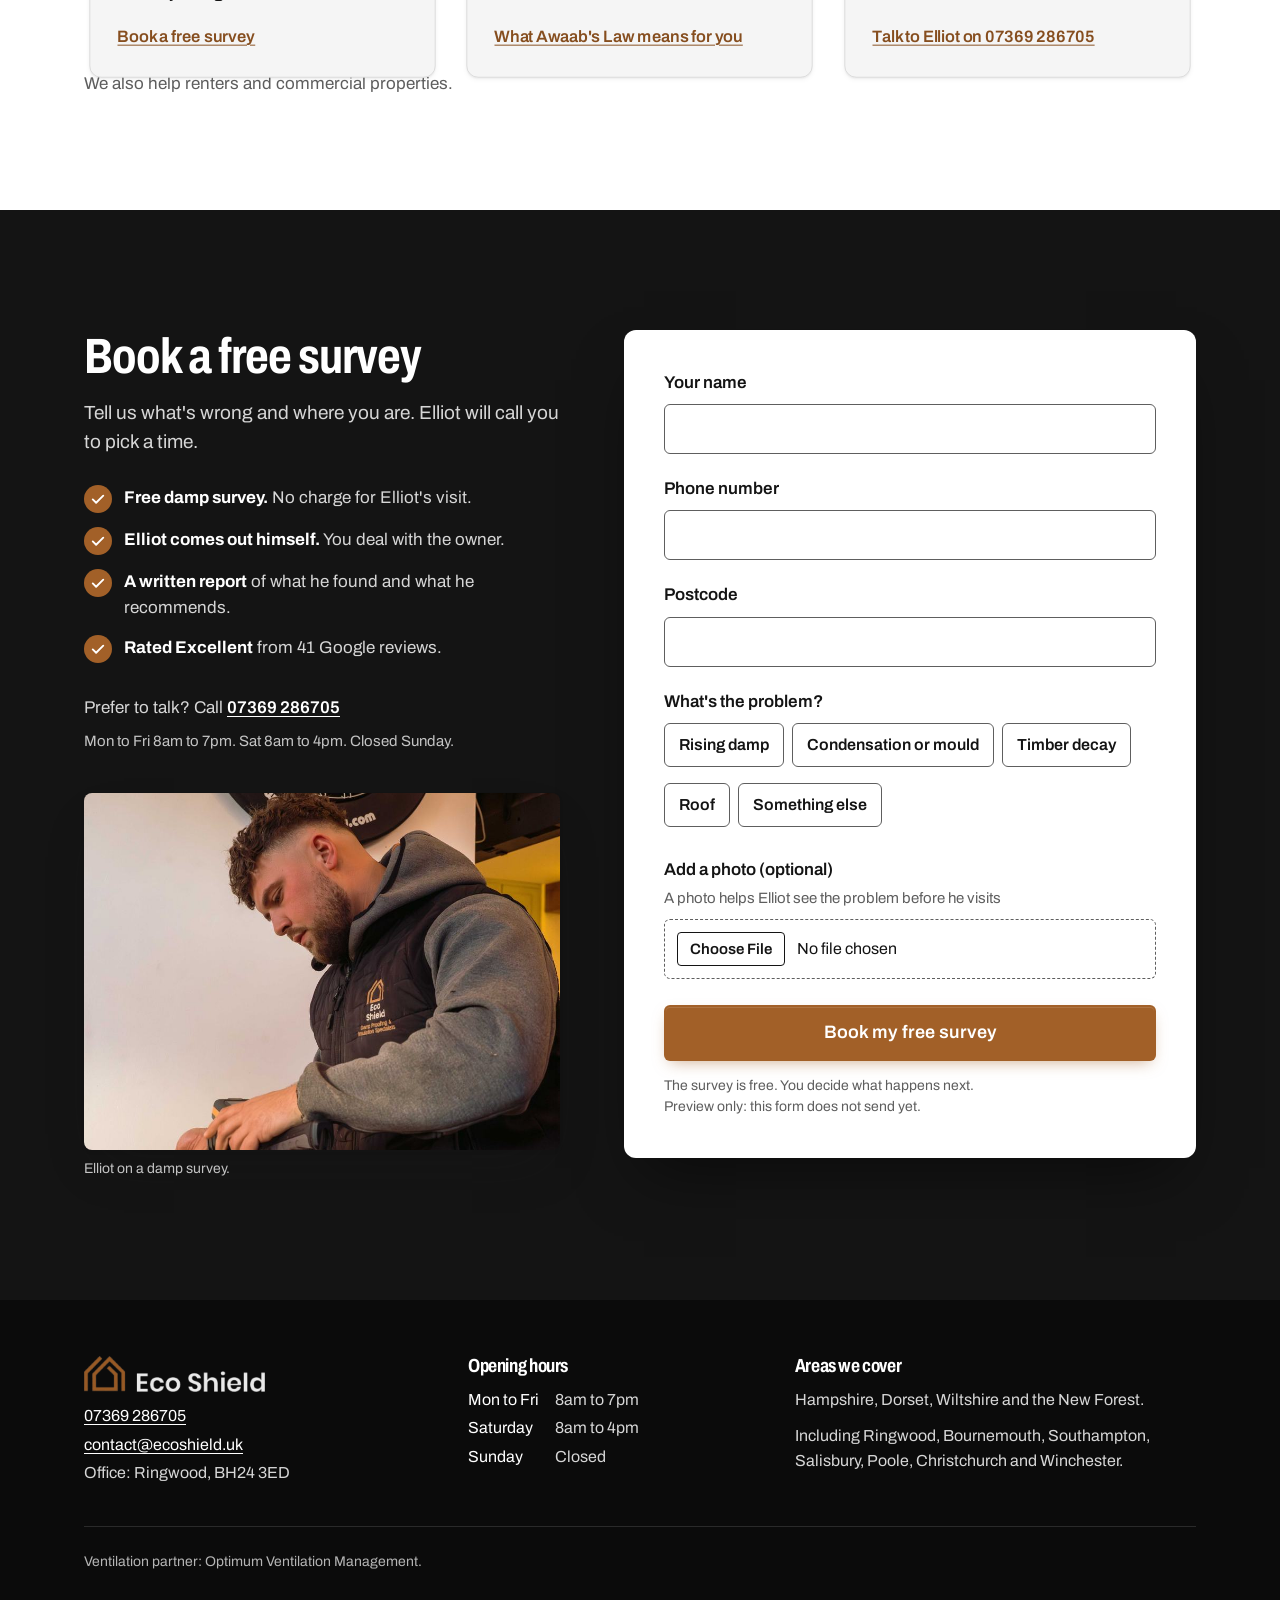
==== commit 509e8800: "Mobile: stack cards compactly and reframe the mould photo Co-Authored-By: Claude Opus 5.5 <noreply@a" ====
--- a/ecoshield-preview/index.html
+++ b/ecoshield-preview/index.html
@@ -1208,6 +1208,48 @@
   .late .damage > * { scroll-snap-align: start; animation: none !important; }
 }
 .health-cards:focus-visible, .damage:focus-visible { outline: 3px solid var(--slate); outline-offset: 4px; border-radius: 12px; }
+
+/* ===== Mobile: stacked compact cards, better photo ===== */
+@media (max-width: 720px) {
+  .stages, .health-cards, .routes, .late .damage {
+    display: grid; grid-auto-flow: row; grid-template-columns: 1fr; grid-auto-columns: auto;
+    overflow: visible; margin-inline: 0; padding: 0; gap: 12px; scroll-snap-type: none;
+  }
+  .late .damage { margin-top: 24px; }
+  .health-cards { margin-top: 24px; }
+
+  /* icon beside text */
+  .hcard, .route, .route + .route, .late .damage-col {
+    display: grid; grid-template-columns: 44px 1fr; column-gap: 14px; align-items: start;
+    padding: 18px 16px;
+  }
+  .hcard > svg, .route > svg, .late .damage-col > svg { width: 44px; height: 44px; padding: 10px; margin: 0; grid-row: 1 / span 6; }
+  .hcard h3, .route h3, .late .damage h3 { margin-top: 2px; font-size: 1.125rem; }
+  .hcard p, .route p { font-size: 0.9375rem; margin-top: 4px; }
+  .route p + p { margin-top: 8px; }
+  .route .route-link { padding-top: 10px; font-size: 0.9375rem; }
+  .late .damage ul { margin-top: 6px; }
+  .late .damage li { font-size: 0.9375rem; margin-top: 6px; }
+
+  /* price stages: compact rows with price on the right */
+  .stage { padding: 16px; border-top-width: 5px; }
+  .stage h3 { font-size: 1.125rem; margin-top: 2px; }
+  .stage p:not(.stage-when):not(.stage-cost) { font-size: 0.9375rem; margin-top: 6px; }
+  .stage > p:nth-last-child(2) { margin-bottom: 0; }
+  .stage p.stage-cost { margin-top: 12px; padding-top: 10px; display: flex; justify-content: space-between; align-items: baseline; gap: 12px; font-size: 1.125rem; }
+  .stage p.stage-cost span { display: inline; }
+
+  /* mould photo: edge to edge, caption on the image */
+  .health-grid { gap: 20px; }
+  .health-photo { position: relative; max-width: none; margin-inline: -16px; }
+  .health-photo img { aspect-ratio: 16 / 11; border-radius: 0; box-shadow: none; object-position: 50% 62%; }
+  .health-photo figcaption {
+    position: absolute; left: 0; right: 0; bottom: 0; margin: 0;
+    padding: 36px 16px 12px; color: #fff; font-size: 0.8125rem;
+    background: linear-gradient(180deg, rgba(10,10,10,0) 0%, rgba(10,10,10,.82) 70%);
+  }
+}
+@media (max-width: 720px) { .stage p.stage-cost span { white-space: nowrap; } .stage p.stage-cost { text-align: right; } }
 </style>
 </head>
 <body>
@@ -1287,7 +1329,7 @@
       </figure>
     </div>
 
-    <div class="health-cards" tabindex="0" role="region" aria-label="Who is at risk, signs and what to do">
+    <div class="health-cards">
       <div class="hcard">
         <svg viewBox="0 0 32 32" aria-hidden="true"><circle cx="11" cy="10" r="4"/><circle cx="23" cy="13" r="3"/><path d="M3 27c0-5 3.5-8 8-8s8 3 8 8"/><path d="M18 27c0-3.5 2-6 5-6s5 2.5 5 6"/></svg>
         <h3>Who's most at risk</h3>
@@ -1305,7 +1347,7 @@
       </div>
     </div>
 
-    <p class="swipe-hint" aria-hidden="true"><svg viewBox="0 0 24 24"><path d="M4 12h16M15 7l5 5-5 5"/></svg>Swipe for more</p>
+    
 
     <div class="late-cta">
       <div>
@@ -1363,9 +1405,9 @@
         <p class="stage-cost"><span>UK guide price</span> £2,500 to £7,500 or more</p>
       </li>
     </ol>
-    <p class="swipe-hint" aria-hidden="true"><svg viewBox="0 0 24 24"><path d="M4 12h16M15 7l5 5-5 5"/></svg>Swipe for more</p>
-
-    <div class="damage" tabindex="0" role="region" aria-label="Damage to your home and your money">
+    
+
+    <div class="damage">
       <div class="damage-col">
         <svg viewBox="0 0 32 32" aria-hidden="true"><path d="M5 27V13l11-8 11 8v14z"/><path d="M12 27v-7h8v7"/><path d="M9 17c2-1 3 1 5 0"/></svg>
         <h3>Your home</h3>
@@ -1387,7 +1429,7 @@
       </div>
     </div>
 
-    <p class="swipe-hint" aria-hidden="true"><svg viewBox="0 0 24 24"><path d="M4 12h16M15 7l5 5-5 5"/></svg>Swipe for more</p>
+    
 
     <div class="late-proof">
       <div class="late-notes">
@@ -1661,7 +1703,7 @@
         <a class="route-link" href="tel:07369286705">Talk to Elliot on 07369 286705</a>
       </div>
     </div>
-    <p class="swipe-hint" aria-hidden="true"><svg viewBox="0 0 24 24"><path d="M4 12h16M15 7l5 5-5 5"/></svg>Swipe for more</p>
+    
     <p class="routes-note">We also help renters and commercial properties.</p>
   </div>
 </section>
